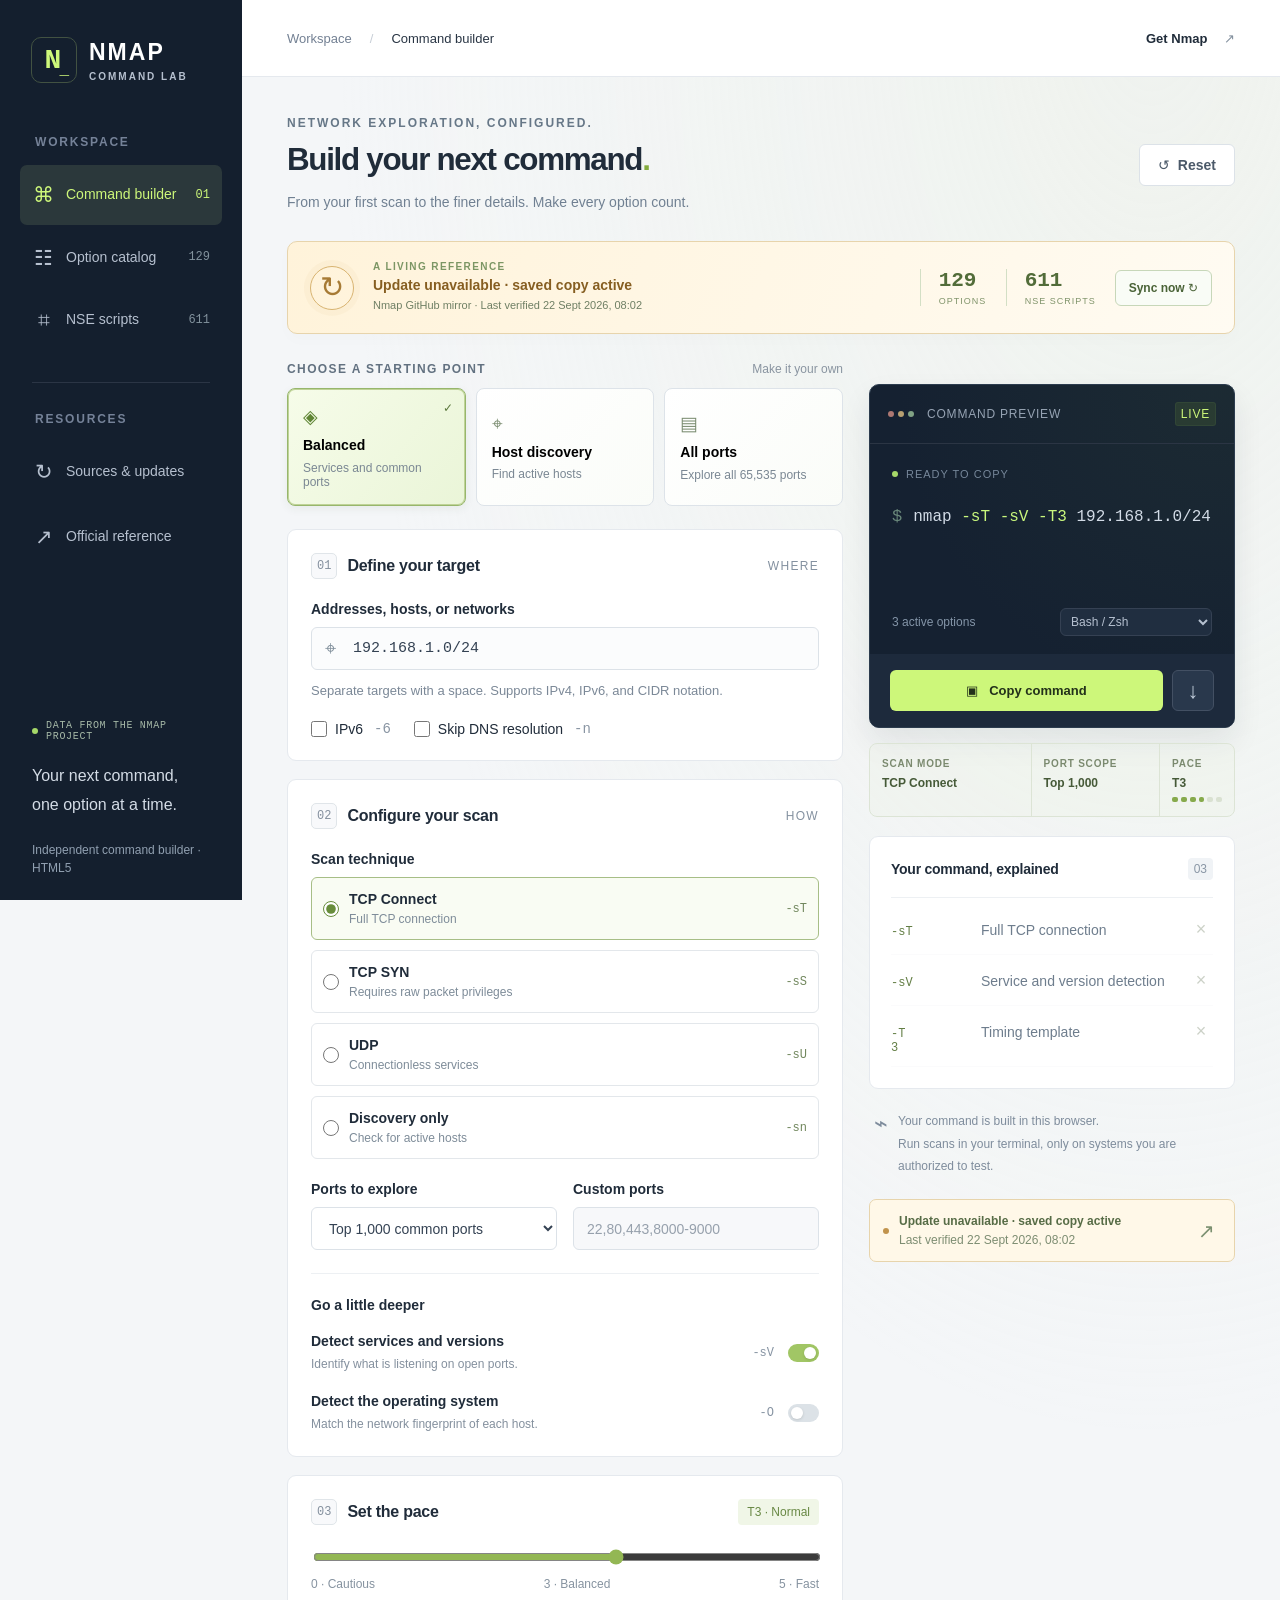
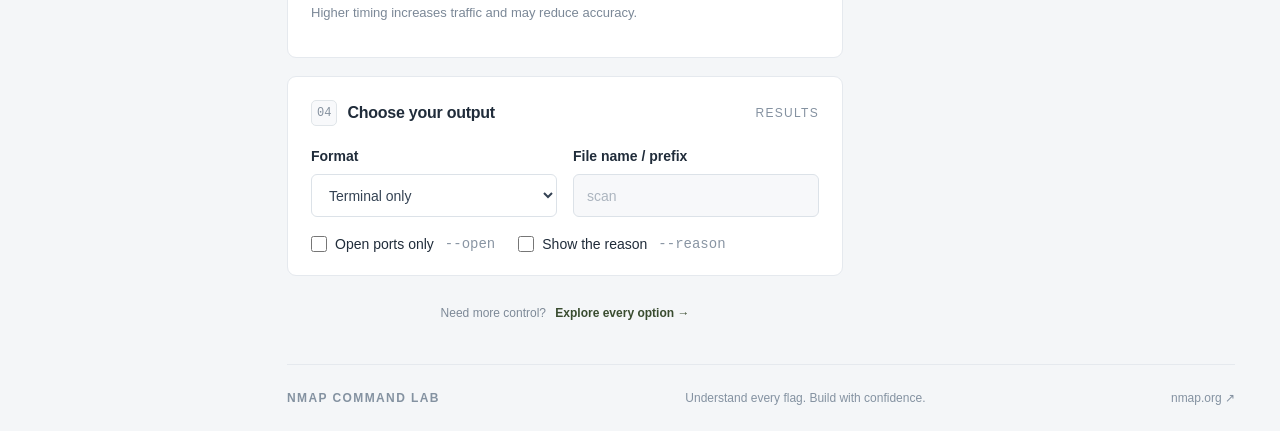
==== index.html @ 3e1b9a52 "Add files via upload" ====
<!doctype html>
<html lang="en">
<head>
  <meta charset="utf-8"><meta name="viewport" content="width=device-width, initial-scale=1">
  <title>Nmap Command Lab — Command builder</title>
  <meta name="description" content="Build Nmap commands with a live preview, an updatable official catalog, and NSE scripts.">
  <link rel="icon" type="image/svg+xml" href="data:image/svg+xml,%3Csvg xmlns='http://www.w3.org/2000/svg' viewBox='0 0 32 32'%3E%3Crect width='32' height='32' rx='8' fill='%23141e2c'/%3E%3Cpath d='M8 23V9l16 14V9' stroke='%23c9f565' stroke-width='3' fill='none'/%3E%3C/svg%3E">
  <style>:root{font-family:Inter,ui-sans-serif,-apple-system,BlinkMacSystemFont,"Segoe UI",sans-serif;color:#202c3a;background:#f4f6f8;font-synthesis:none;--navy:#141f2e;--lime:#cdf77a;--muted:#708092;--line:#e5e9ee}*{box-sizing:border-box}body{margin:0}button,input,select{font:inherit}button,a,input,select{-webkit-tap-highlight-color:transparent}button,a{touch-action:manipulation}button{cursor:pointer}button:disabled{opacity:.45;cursor:not-allowed}a{color:inherit}button:focus-visible,a:focus-visible,input:focus-visible,select:focus-visible{outline:3px solid #799e38;outline-offset:3px}button{transition:background .16s,transform .16s}button:active:not(:disabled){transform:translateY(1px)}.sidebar{width:242px;background:var(--navy);color:#b6c0cf;position:fixed;inset:0 auto 0 0;padding:37px 20px 24px;display:flex;flex-direction:column;z-index:5}.brand{display:flex;gap:12px;align-items:center;color:#fff;text-decoration:none;font-size:23px;letter-spacing:2px;font-weight:750;margin:0 11px 52px}.brand-icon{color:var(--lime);font:700 28px ui-monospace,monospace;border:1px solid #425242;width:46px;height:46px;display:grid;place-content:center;border-radius:10px;position:relative}.brand-icon span{position:absolute;right:5px;bottom:3px;font-size:16px}.brand-sub{display:block;font-size:12px;letter-spacing:2px;margin-top:5px;color:#b6c0cf}.nav-label{font-size:12px;letter-spacing:1.8px;color:#758298;font-weight:700;margin:0 15px 13px}.nav-item{display:flex;align-items:center;gap:11px;width:100%;background:none;border:0;color:inherit;padding:14px 12px;text-align:left;font-size:14px;border-radius:7px;margin:3px 0;text-decoration:none;line-height:1.5}.nav-item:hover{background:#223043;color:#fff}.nav-item.active{background:#2b383b;color:var(--lime)}.nav-icon{font-size:21px;width:23px;text-align:center}.nav-tail{font-size:12px;margin-left:auto;font-family:ui-monospace,monospace;color:#82929d}.nav-item.active .nav-tail{color:var(--lime)}.sidebar-line{border-top:1px solid #2b3545;margin:29px 12px}.sidebar-bottom{margin-top:auto;padding:35px 12px 0}.source-mark{font:10px ui-monospace,monospace;letter-spacing:.7px;color:#a6b9a7;display:flex;align-items:center;gap:8px}.status-dot{width:6px;height:6px;display:inline-block;background:#a6d869;border-radius:50%;flex-shrink:0}.sidebar-bottom p{font-size:16px;line-height:1.8;color:#d4dce6;margin:20px 0}.sidebar-caption{font-size:12px;color:#91a0b1}.application{margin-left:242px}.topbar{height:77px;padding:0 45px;border-bottom:1px solid var(--line);background:#fff;display:flex;align-items:center;justify-content:space-between;font-size:13px}.breadcrumb{color:#738093;display:flex;gap:18px;align-items:center}.breadcrumb strong{font-weight:500;color:#293544}.breadcrumb>span{color:#c7ced6}.download-nmap{text-decoration:none;font-weight:550}.download-nmap span{margin-left:13px;color:#83909e}main{padding:39px 45px 0;max-width:1700px;margin:auto}.page-heading{display:flex;align-items:center;justify-content:space-between;gap:18px;margin-bottom:34px}.eyebrow{font-size:12px;letter-spacing:2px;font-weight:700;color:#667787;margin-bottom:12px}h1{font-size:clamp(25px,2.45vw,37px);letter-spacing:-1.3px;line-height:1.16;margin:0;font-weight:700}h1>span{color:#83ab3d}.page-heading p{font-size:14px;color:#708092;margin:13px 0 0;line-height:1.6}.button{display:inline-flex;align-items:center;justify-content:center;gap:8px;border-radius:6px;padding:12px 18px;border:1px solid transparent;font-size:13px;font-weight:650;white-space:nowrap}.secondary{background:#fff;border-color:#dce2e8;color:#4b5969}.secondary:hover{background:#edf1f5}.primary{background:var(--lime);color:#23311a}.primary:hover{background:#dcff9b}.workspace-grid{display:grid;grid-template-columns:minmax(0,1fr) 366px;gap:26px;align-items:start}.section-label{font-size:12px;letter-spacing:1.4px;font-weight:700;color:#627180;display:flex;justify-content:space-between;margin:0 0 12px}.section-label span{letter-spacing:0;font-size:12px;font-weight:400;color:#8994a0}.profiles{display:grid;grid-template-columns:repeat(3,1fr);gap:10px;margin-bottom:23px}.profile{border:1px solid #dde3e9;background:#fff;border-radius:8px;padding:16px 15px;text-align:left;position:relative;min-height:109px}.profile.active{border-color:#97b66c;background:#f4f9ec;box-shadow:inset 0 0 0 1px #c5d8ab}.profile.active:after{content:'✓';position:absolute;right:12px;top:12px;color:#5a773c;font-size:12px}.profile-symbol{font-size:19px;color:#7b8d71;display:block;margin-bottom:8px}.profile strong{display:block;font-size:13px;font-weight:650}.profile small{display:block;font-size:12px;color:#7a8793;margin-top:5px}.panel{border:1px solid var(--line);border-radius:9px;background:white;padding:23px;margin-bottom:18px}.panel-heading{display:flex;align-items:center;gap:10px;margin-bottom:22px}.step{font-family:ui-monospace,monospace;font-size:12px;border:1px solid #e0e5e9;background:#f8f9fb;color:#84909e;padding:5px;border-radius:5px}h2{font-size:16px;letter-spacing:-.25px;margin:0;font-weight:650}h3{font-size:16px}.panel-meta{margin-left:auto;color:#8491a0;font-size:12px;letter-spacing:1.3px}.panel label:not(.check,.switch,.scan-choice),.field-label{display:block;font-size:13px;font-weight:550;margin:0 0 10px}input:not([type=checkbox],[type=radio],[type=range]),select{width:100%;padding:11px 13px;background:#fff;border:1px solid #dce2e8;border-radius:6px;min-height:43px;color:#344253;font-size:14px}input::placeholder{color:#96a0ac}input:disabled{background:#f7f8fa;color:#acb5bf}input[type=checkbox],input[type=radio]{accent-color:#688d3b;width:16px;height:16px;margin:0;flex-shrink:0}.target-input{position:relative}.target-input>span{position:absolute;left:14px;top:10px;font-size:20px;color:#82909c}.target-input input{padding-left:41px!important;font:15px ui-monospace,SFMono-Regular,Consolas,monospace!important;background:#fbfcfd!important}.input-hint{font-size:12px;color:#7b8897;line-height:1.7;margin:10px 0}.inline-options{display:flex;gap:23px;margin-top:19px;flex-wrap:wrap}.check{font-size:12px;display:flex;align-items:center;gap:8px;cursor:pointer}.check code{color:#8995a3;margin-left:3px}code{font-family:ui-monospace,SFMono-Regular,Consolas,monospace}.scan-choices{display:grid;grid-template-columns:1fr 1fr;gap:10px;margin-bottom:22px}.scan-choice{display:flex;align-items:center;gap:10px;border:1px solid #e3e7eb;border-radius:6px;padding:13px 11px;cursor:pointer}.scan-choice:has(input:checked){border-color:#a7be86;background:#f9fcf3}.scan-choice strong{font-size:12px;display:block;font-weight:600}.scan-choice small{font-size:12px;color:#7e8c99;display:block;margin-top:5px}.scan-choice code{margin-left:auto;color:#71875d;font-size:12px}.form-row{display:grid;grid-template-columns:1fr 1fr;gap:16px}.divider{border-top:1px solid #edf0f3;margin:23px 0}.switch-row{display:flex;align-items:center;gap:14px;margin-top:19px}.switch-row strong{font-size:13px;font-weight:550}.switch-row small{display:block;font-size:12px;color:#84909e;margin-top:5px;line-height:1.5}.switch-row>code{margin-left:auto;font-size:12px;color:#8794a3}.switch{position:relative;display:block;width:31px;height:18px;flex-shrink:0;cursor:pointer}.switch input{position:absolute;opacity:0}.switch span{display:block;width:31px;height:18px;border-radius:10px;background:#dce2e7;transition:.15s}.switch span:after{content:'';width:12px;height:12px;position:absolute;left:3px;top:3px;background:#fff;border-radius:50%;box-shadow:0 1px 3px #0002;transition:.15s}.switch input:checked+span{background:#a1c665}.switch input:checked+span:after{transform:translateX(13px)}.switch input:focus-visible+span{outline:3px solid #738f41;outline-offset:3px}.timing-tag{margin-left:auto;color:#688844;font-size:12px;background:#f0f6e7;padding:6px 9px;border-radius:4px}input[type=range]{width:100%;accent-color:#93b754;cursor:pointer}.range-labels{display:flex;justify-content:space-between;font-size:12px;color:#8693a0;margin-top:8px}.advanced-link{width:100%;padding:12px 0;background:transparent;border:0;color:#7d8997;font-size:12px}.advanced-link strong{color:#394c30;margin-left:6px}.result-column{position:sticky;top:25px;padding-top:22px}.terminal{background:#152131;color:#b5c0cf;border-radius:10px;overflow:hidden;box-shadow:0 10px 30px #15213110}.terminal-top{display:flex;align-items:center;padding:17px 18px;border-bottom:1px solid #2b3544;gap:13px;font-size:12px;letter-spacing:1.4px;color:#96a3b3}.terminal-dots{display:flex;gap:4px}.terminal-dots i{height:6px;width:6px;background:#526173;border-radius:50%}.terminal-dots i:first-child{background:#ad7872}.terminal-dots i:nth-child(2){background:#b7a071}.terminal-dots i:nth-child(3){background:#80a284}.live{margin-left:auto;color:var(--lime);font-size:12px;background:#293b32;padding:4px 5px;border-radius:3px}.terminal-body{padding:24px 22px 18px}.terminal-caption{color:#76879a;font-size:12px;letter-spacing:1.2px}.command-line{display:flex;align-items:baseline;gap:11px;margin:22px 0 27px;min-height:79px}.prompt{font-family:monospace;color:#69877a;font-size:17px}.command-line code{font-size:16px;line-height:1.9;color:var(--lime);overflow-wrap:anywhere;white-space:pre-wrap}.terminal-bottom{display:flex;align-items:center;justify-content:space-between;gap:10px;font-size:12px;color:#8495a8}.terminal-bottom select{font-size:12px;width:139px;min-height:28px;padding:4px 6px;background:#202e40;border-color:#354153;color:#b5c0cf}.terminal-actions{padding:16px 20px;background:#1d2a3c;display:flex;gap:9px}.terminal-actions .primary{flex:1;font-size:13px}.export{color:#bdc9d7;background:#29384c;border:1px solid #435063;border-radius:6px;width:42px;font-size:22px}.command-details{background:#fff;border:1px solid var(--line);border-radius:9px;padding:21px;margin-top:19px}.details-heading{display:flex;align-items:center;justify-content:space-between;border-bottom:1px solid #edf0f3;padding-bottom:17px;margin-bottom:6px}.details-heading h2{font-size:14px}.details-heading>span{font-size:12px;background:#f0f3f6;border-radius:4px;padding:4px 6px;color:#8996a5}.command-part{display:grid;grid-template-columns:76px 1fr;align-items:baseline;gap:10px;padding:11px 0}.command-part code{font-size:12px;color:#637e45;overflow-wrap:anywhere}.command-part div{font-size:12px;color:#6e7d8d;line-height:1.65}.local-note{display:flex;gap:10px;margin:21px 5px;color:#7e8c9c}.local-note>span{font-size:23px}.local-note p{font-size:12px;line-height:1.9;margin:0}.catalog-status{display:flex;align-items:center;gap:10px;border:1px solid #dce4d8;background:#f0f5eb;padding:14px 13px;border-radius:7px;margin-top:21px}.catalog-status strong{display:block;font-size:12px;font-weight:600;color:#576c46}.catalog-status small{display:block;font-size:12px;color:#7d8d72;margin-top:5px}.catalog-status button{background:none;border:0;color:#7b9070;margin-left:auto;font-size:20px}.notice,.error,.warning{font-size:12px;line-height:1.7;padding:13px 15px;border-radius:6px;margin-top:12px}.notice,.warning{background:#fff8e8;color:#85642c;border:1px solid #eee2c7}.error{background:#fff0ef;color:#a64747;border:1px solid #efd0cd}.filter-row{display:flex;gap:10px;margin:18px 0}.filter-row select{max-width:200px}.catalog-option{padding:17px 0;border-top:1px solid #e8edf1}.catalog-option .check{align-items:flex-start;font-size:14px}.catalog-option code{font-size:13px;color:#47612f;display:block;margin:0 0 6px}.catalog-option .option-text{flex:1}.catalog-option a,.script-row a{font-size:13px;color:#788a9b;text-decoration:none}.catalog-option small{display:block;color:#80909e;margin:7px 0;font-size:12px}.catalog-option input[type=text]{margin:10px 0 0 24px;width:calc(100% - 24px);font-family:monospace}.script-row{display:flex;align-items:center;gap:10px;padding:14px 0;border-top:1px solid var(--line)}.script-row .check{flex:1}.script-row code{font-size:13px;color:#455564}.script-row small{display:block;font-size:12px;color:#8493a2;margin-top:6px}.script-row input{margin-right:8px}#script-expression,#script-args{margin-bottom:19px;font-family:monospace}.source-details{margin:25px 0;line-height:1.8;font-size:14px}.source-details a{display:block;overflow-wrap:anywhere;color:#476d32}.source-details small{display:block;font-size:12px;color:#7f8b98;overflow-wrap:anywhere}.explanation{padding-left:21px;font-size:14px;line-height:1.9;color:#667786}.panel>p{font-size:14px;line-height:1.8}.empty{padding:25px;color:#768596;line-height:1.8;font-size:14px}footer{display:flex;justify-content:space-between;gap:15px;padding:26px 0;margin-top:32px;border-top:1px solid var(--line);font-size:12px;color:#8492a1}footer>span:first-child{letter-spacing:1.4px;font-weight:650}footer a{text-decoration:none}#toast{position:fixed;bottom:25px;left:50%;transform:translateX(-50%);background:#25362a;color:#dff6bf;padding:15px 24px;border-radius:8px;box-shadow:0 5px 20px #0002;z-index:20;font-size:14px}.sr-only,.skip:not(:focus){position:absolute;width:1px;height:1px;overflow:hidden;clip-path:inset(50%)}.skip:focus{position:fixed;top:10px;left:10px;z-index:100;background:#fff;padding:15px}[hidden]{display:none!important}
@media(min-width:1500px){.workspace-grid{grid-template-columns:minmax(0,1fr) 410px}.command-line code{font-size:18px}.sidebar{width:262px}.application{margin-left:262px}.panel{padding:27px}.profile{padding:20px}.scan-choice{padding:17px}}
@media(max-width:1180px){.sidebar{width:210px;padding:30px 12px}.application{margin-left:210px}main{padding:30px 25px 0}.topbar{padding:0 25px}.workspace-grid{grid-template-columns:minmax(0,1fr) 310px;gap:19px}.panel{padding:19px}.scan-choices{grid-template-columns:1fr}.profile{padding:12px 9px}.profile small{font-size:12px}.terminal-body{padding:21px 17px}.terminal-actions{padding:14px}.brand{margin-left:6px;gap:9px;font-size:21px}.section-label span{display:none}.page-heading{align-items:flex-start}}
@media(max-width:970px){.sidebar{width:76px;padding:24px 9px}.brand{margin:0 auto 28px;justify-content:center}.brand>span:last-child,.nav-label,.nav-tail,.sidebar-bottom,.sidebar-line{display:none}.nav-item{font-size:0;justify-content:center;padding:13px 4px;gap:0}.nav-icon{font-size:23px}.sidebar>.nav-item{font-size:0}.sidebar>.nav-item:not(:has(.nav-icon)){display:none}.application{margin-left:76px}.workspace-grid{grid-template-columns:minmax(0,1fr) 300px;gap:18px}h1{font-size:27px}.page-heading p{font-size:12px}.page-heading .button{padding:10px;font-size:12px}.profiles{gap:7px}.profile strong{font-size:12px}.profile small{font-size:12px}.form-row{grid-template-columns:1fr}.inline-options{gap:13px}}
@media(max-width:760px){.sidebar{position:static;width:auto;flex-direction:row;align-items:center;padding:12px 16px;gap:12px}.brand{margin:0 auto 0 0}.brand-icon{width:34px;height:34px;font-size:23px}.sidebar nav{display:flex}.sidebar>.nav-item{width:40px;margin:0}.sidebar>.nav-item:last-of-type{display:none}.nav-item{margin:0;width:44px;height:40px}.application{margin-left:0}.topbar{height:56px;padding:0 20px}main{padding:27px 18px 0}.page-heading{margin-bottom:25px}.eyebrow{font-size:12px;letter-spacing:1.4px}h1{font-size:27px;max-width:360px}.page-heading p{font-size:13px}.page-heading .button span{display:none}.page-heading .button{font-size:20px;line-height:1;padding:8px}.workspace-grid{grid-template-columns:1fr}.result-column{position:static;padding-top:0;grid-row:1}.terminal-body{padding:18px}.terminal-caption{display:none}.command-line{min-height:0;margin:0 0 20px}.command-line code{font-size:15px}.terminal-top{padding:12px 16px}.terminal-actions{padding:12px 16px}.command-details,.local-note{display:none}.catalog-status{margin-top:12px;padding:10px}.catalog-status small{display:inline;margin-left:8px}.catalog-status strong{display:inline}.catalog-status button{font-size:16px}.profiles{margin-top:10px}.profile{padding:13px}.profile strong{font-size:13px}.profile small{font-size:12px}.scan-choices,.form-row{grid-template-columns:1fr 1fr}.scan-choice{padding:12px 9px;gap:7px}.scan-choice code{font-size:12px}.scan-choice small{font-size:12px}.scan-choice strong{font-size:12px}.filter-row{flex-direction:column}.filter-row select{max-width:none}footer>span:nth-child(2){display:none}.terminal-bottom select{min-height:30px}.catalog-status .status-dot{align-self:center}}
@media(prefers-reduced-motion:reduce){*{transition:none!important;animation:none!important;scroll-behavior:auto!important}}

/* Readable control labels at every breakpoint. */
.button,.panel label:not(.check,.switch,.scan-choice),.field-label,.check,.scan-choice strong,.switch-row strong,.profile strong,.command-part div{font-size:14px}.panel>p{font-size:16px}.panel .input-hint{font-size:13px}.scan-choice small,.switch-row small,.local-note p,.command-part code{font-size:12px}.terminal-top{letter-spacing:.8px}.terminal-caption{font-size:12px;letter-spacing:.7px}.terminal-bottom{font-size:12px}.terminal-bottom select{font-size:12px;width:152px}.terminal-top .live{font-size:12px}.profile{min-width:0}.profile strong{line-height:1.4}.brand-sub{font-size:10px}.nav-tail{font-size:12px}.scan-choices{grid-template-columns:1fr}.range-labels{font-size:12px}.catalog-status small,.catalog-status strong{font-size:12px}.command-part{grid-template-columns:85px 1fr}.command-details{max-height:430px;overflow:auto}@media(min-width:1300px){.scan-choices{grid-template-columns:1fr 1fr}}@media(max-width:420px){.profiles{grid-template-columns:1fr}.profile{min-height:0;display:grid;grid-template-columns:24px 1fr;gap:4px 10px}.profile-symbol{grid-row:span 2;margin:0}.profile small{margin:0}.form-row{grid-template-columns:1fr}.catalog-status small{display:block;margin-left:0}.page-heading h1{font-size:25px}.terminal-bottom select{width:148px}}
/* Interaction feedback follows the actual configuration, never a simulated scan. */
body{background:radial-gradient(ellipse at 90% 0,#e8eedf66,transparent 50%),#f4f6f8}
.profile{transition:transform .2s,box-shadow .2s,border-color .2s;background-image:linear-gradient(135deg,#fff,#fafcf8)}
.profile:hover{transform:translateY(-3px);box-shadow:0 10px 22px #22331b0e;border-color:#a5bc8c}
.profile.active{background:linear-gradient(130deg,#f6fce9,#eaf5d8);box-shadow:inset 0 0 0 1px #bfd397,0 3px 10px #344b2010}
.profile.active .profile-symbol{color:#5f8534}
.panel{transition:border-color .2s,box-shadow .2s}.panel:focus-within{border-color:#afc491;box-shadow:0 0 0 3px #a6c97610}
.view:not([hidden]){animation:reveal-panel .25s ease-out}.scan-choice{transition:background .18s,border-color .18s,box-shadow .18s}.scan-choice:hover{border-color:#abc087;box-shadow:0 2px 8px #314a1010}
.terminal{background:radial-gradient(ellipse at 95% 0,#2d42384a,transparent 65%),#152131;border:1px solid #2c3c4e;transition:border-color .25s,box-shadow .25s;box-shadow:0 14px 30px #14233315}
.terminal.has-errors{border-color:#b36558}.terminal .terminal-caption{display:flex;align-items:center;gap:8px;letter-spacing:1px;text-transform:uppercase;font-size:11px}.terminal.has-errors .terminal-caption{color:#ffc0ae}.terminal.has-errors .terminal-caption .status-dot{background:#ef977c}
.command-line code{color:#d2dbe6}.command-line .syntax-flag{color:#c9f77d}.terminal-actions .primary:not(:disabled):hover{box-shadow:0 0 22px #c9f77d24}.live{border:1px solid #4b644442}
.plan-strip{display:grid;grid-template-columns:1.5fr 1.2fr .7fr;background:#eaf0e44d;border:1px solid #dce4d5;border-radius:8px;margin-top:15px;overflow:hidden}.plan-strip>div{padding:14px 12px;min-width:0}.plan-strip>div+div{border-left:1px solid #dce4d5}.plan-strip small{font-size:10px;color:#7b8a6f;font-weight:600;letter-spacing:.8px;display:block;margin-bottom:7px}.plan-strip strong{font-size:12px;color:#465a38;display:block;overflow-wrap:anywhere;font-weight:600}.pace-meter{display:flex;gap:3px;margin-top:7px;height:5px}.pace-meter span{flex:1;background:#d9e1d1;border-radius:2px;transition:background .2s}.pace-meter .lit{background:#86aa4c}
body .command-part{grid-template-columns:80px minmax(0,1fr) 24px;border-bottom:1px solid #edf0f340;transition:background .15s}.command-part:hover{background:#f7faef}.remove-option{border:0;background:none;color:#8e9a84;width:24px;height:28px;font-size:18px;border-radius:4px;opacity:.45}.command-part:hover .remove-option,.remove-option:focus-visible{opacity:1}.remove-option:hover{background:#edf2e2;color:#405c28}
#connected-edition{text-decoration:none}.catalog-option{transition:background .2s}.catalog-option:has(input:checked){background:#f8fbf2}.script-row:has(input:checked){background:#f1f7e8}.script-row{transition:background .15s}.script-row:hover{background:#f8faf4}
@keyframes reveal-panel{from{opacity:.65;transform:translateY(6px)}to{opacity:1;transform:translateY(0)}}
@media(max-width:760px){.plan-strip{margin-top:12px}.plan-strip>div{padding:10px}.plan-strip small{font-size:10px}.terminal .terminal-caption{display:flex;margin-bottom:14px}.command-line{margin-bottom:18px}.result-column{padding-bottom:5px}}
@media(prefers-reduced-motion:reduce){.view:not([hidden]){animation:none}.profile:hover{transform:none}}
.sync-banner{display:flex;align-items:center;gap:19px;margin:-7px 0 28px;padding:19px 22px;border:1px solid #dce6d2;border-radius:10px;background:linear-gradient(110deg,#eaf4db,#f8fbf3 65%,#fff);box-shadow:0 6px 16px #22351104;position:relative;overflow:hidden}
.sync-emblem{flex:0 0 44px;width:44px;height:44px;border:1px solid #afca91;border-radius:50%;display:grid;place-items:center;box-shadow:0 0 0 6px #aac77613;color:#719441;font-size:29px}.sync-emblem span{display:block;line-height:1}.sync-description{flex:1;min-width:0}.sync-kicker{display:block;font-size:10px;letter-spacing:1.4px;color:#7c9664;font-weight:750;margin-bottom:5px}.sync-description>strong{display:block;font-size:14px;font-weight:650;color:#34492a}.sync-description>small{display:block;font-size:11px;line-height:1.6;color:#6f7f64;margin-top:4px}.sync-stat{border-left:1px solid #d3dfc5;padding-left:18px;min-width:67px}.sync-stat strong{display:block;font:600 21px ui-monospace,monospace;color:#526c39}.sync-stat span{display:block;font-size:9px;letter-spacing:1px;color:#80946b;margin-top:4px}.sync-button{background:#f9fcf6;border:1px solid #c7d7b9;color:#4a6337;padding:10px 13px;font-size:12px}.sync-button:hover{background:#e4efd9}.sync-banner.is-stale{background:linear-gradient(110deg,#fff3da,#fffbf2);border-color:#e7d4ac}.is-stale .sync-emblem{color:#a77b35;border-color:#d8b370;box-shadow:0 0 0 6px #d5b56f14}.is-stale .sync-description strong{color:#865e21}.catalog-status.is-stale{background:#fff8e8;border-color:#e7d4ac}.catalog-status.is-stale .status-dot{background:#c1934c}.sync-banner.is-syncing .sync-emblem span{animation:sync-rotate 1.5s linear infinite}.sync-banner.is-syncing:after{content:'';height:2px;width:35%;position:absolute;left:0;bottom:0;background:#89b04f;animation:sync-track 1.3s ease-in-out infinite}
.source-overview{padding:23px;background:#152131;border-radius:9px;color:#dae6cd;position:relative;overflow:hidden;background-image:radial-gradient(ellipse at 110% 0,#aaca6033,transparent 60%)}.source-edition{font:11px ui-monospace,monospace;letter-spacing:1.4px;color:#c8ec8d}.source-overview h3{font-size:25px;color:white;letter-spacing:-.7px;margin:15px 0 8px}.source-overview p{font-size:14px;color:#a5b0ba;line-height:1.7;margin:0}.verification-time{border-top:1px solid #ffffff16;padding-top:16px;margin-top:18px}.verification-time>span{font-size:10px;color:#758994;letter-spacing:1px;display:block}.verification-time strong{display:block;font:14px ui-monospace,monospace;color:#d2ecac;margin-top:6px}.source-cards{display:grid;grid-template-columns:1fr;gap:11px;margin-top:15px}.source-card{border:1px solid #e0e7dc;border-radius:8px;padding:17px;background:linear-gradient(135deg,#fff,#fbfcf8)}.source-card-top{display:flex;justify-content:space-between;font:11px ui-monospace,monospace;color:#8b9980}.source-state{border:1px solid #d6e5c3;border-radius:12px;padding:1px 8px;color:#6c8c45;background:#f4f9ed}.source-card h3{font-size:16px;margin:12px 0 5px}.source-card p{font-size:13px;color:#75816e;line-height:1.6;margin:0 0 12px}.source-card>a{font-size:13px;font-weight:600;text-decoration:none;color:#5b8131}.source-card details{border-top:1px solid #e7ecdf;margin-top:13px;padding-top:9px}.source-card summary{font-size:11px;color:#92a081;cursor:pointer}.source-card details code{display:block;overflow-wrap:anywhere;color:#7c8972;font-size:11px;margin-top:10px}.catalog-changes{font-size:13px;line-height:1.7;padding:13px;background:#f3f6ed;border-left:2px solid #a5c177;color:#687858;border-radius:0 5px 5px 0;margin:14px 0}
@keyframes sync-rotate{to{transform:rotate(360deg)}}@keyframes sync-track{from{transform:translateX(-100%)}to{transform:translateX(390%)}}
@media(max-width:1180px){.sync-stat{display:none}.sync-banner{gap:14px;padding:17px}.sync-description>small{font-size:11px}}
@media(max-width:760px){.sync-banner{margin-top:0;gap:12px;flex-wrap:wrap;padding:15px}.sync-description{min-width:170px}.sync-button{margin-left:55px}.sync-description>strong{font-size:13px}.sync-emblem{width:36px;height:36px;flex-basis:36px;font-size:24px}.source-overview h3{font-size:23px}}
@media(prefers-reduced-motion:reduce){.sync-banner.is-syncing .sync-emblem span,.sync-banner.is-syncing:after{animation:none}}
</style>
</head>
<body>
<a class="skip" href="#workspace">Skip to command builder</a>
<aside class="sidebar">
  <a class="brand" href="./index.html" aria-label="Nmap Command Lab"><span class="brand-icon">N<span>_</span></span><span>NMAP<span class="brand-sub">COMMAND LAB</span></span></a>
  <div class="nav-label">WORKSPACE</div>
  <nav aria-label="Main navigation">
    <button class="nav-item active" data-view="builder"><span class="nav-icon">⌘</span> Command builder <span class="nav-tail">01</span></button>
    <button class="nav-item" data-view="catalog"><span class="nav-icon">☷</span> Option catalog <span class="nav-tail" id="option-count">—</span></button>
    <button class="nav-item" data-view="scripts"><span class="nav-icon">⌗</span> NSE scripts <span class="nav-tail" id="script-count">—</span></button>
  </nav>
  <div class="sidebar-line"></div><div class="nav-label">RESOURCES</div>
  <button class="nav-item" data-view="sources"><span class="nav-icon">↻</span> Sources & updates</button>
  <a class="nav-item" href="https://nmap.org/book/man.html" target="_blank" rel="noreferrer"><span class="nav-icon">↗</span> Official reference</a>
  <div class="sidebar-bottom"><div class="source-mark"><span class="status-dot"></span> DATA FROM THE NMAP PROJECT</div><p>Your next command,<br>one option at a time.</p><span class="sidebar-caption">Independent command builder · HTML5</span></div>
</aside>
<div class="application">
  <header class="topbar"><div class="breadcrumb">Workspace <span>/</span> <strong id="breadcrumb">Command builder</strong></div><a href="https://nmap.org/download.html" target="_blank" rel="noreferrer" class="download-nmap">Get Nmap <span>↗</span></a></header>
  <main id="workspace">
    <div class="page-heading"><div><div class="eyebrow">NETWORK EXPLORATION, CONFIGURED.</div><h1 id="page-title">Build your next command<span>.</span></h1><p id="page-subtitle">From your first scan to the finer details. Make every option count.</p></div><button id="reset" class="button secondary" aria-label="Reset configuration">↺ <span>Reset</span></button></div>
    <section class="sync-banner" aria-label="Catalog freshness"><div class="sync-emblem" aria-hidden="true"><span>↻</span></div><div class="sync-description"><span class="sync-kicker">A LIVING REFERENCE</span><strong id="sync-title">Loading your verified catalog</strong><small id="sync-subtitle">Official Nmap sources · Automatic updates</small></div><div class="sync-stat"><strong id="sync-options">—</strong><span>OPTIONS</span></div><div class="sync-stat"><strong id="sync-scripts">—</strong><span>NSE SCRIPTS</span></div><button id="sync-now" class="button sync-button">Sync now ↻</button></section>
    <div class="workspace-grid">
      <div class="editor">
        <section id="builder-view" class="view">
          <div class="section-label">CHOOSE A STARTING POINT <span>Make it your own</span></div>
          <div class="profiles" aria-label="Quick profiles">
            <button data-profile="balanced" class="profile active"><span class="profile-symbol">◈</span><strong>Balanced</strong><small>Services and common ports</small></button>
            <button data-profile="discovery" class="profile"><span class="profile-symbol">⌖</span><strong>Host discovery</strong><small>Find active hosts</small></button>
            <button data-profile="complete" class="profile"><span class="profile-symbol">▤</span><strong>All ports</strong><small>Explore all 65,535 ports</small></button>
          </div>
          <section class="panel target-panel"><div class="panel-heading"><span class="step">01</span><h2>Define your target</h2><span class="panel-meta">WHERE</span></div><label for="target">Addresses, hosts, or networks</label><div class="target-input"><span>⌖</span><input id="target" value="192.168.1.0/24" placeholder="192.168.1.0/24 or host.example" spellcheck="false" autocomplete="off"></div><div class="input-hint">Separate targets with a space. Supports IPv4, IPv6, and CIDR notation.</div><div class="inline-options"><label class="check"><input type="checkbox" data-flag="-6"> IPv6 <code>-6</code></label><label class="check"><input type="checkbox" data-flag="-n"> Skip DNS resolution <code>-n</code></label></div></section>
          <section class="panel"><div class="panel-heading"><span class="step">02</span><h2>Configure your scan</h2><span class="panel-meta">HOW</span></div><div class="field-label">Scan technique</div><div class="scan-choices">
            <label class="scan-choice"><input type="radio" name="scan" value="-sT" checked><span><strong>TCP Connect</strong><small>Full TCP connection</small></span><code>-sT</code></label>
            <label class="scan-choice"><input type="radio" name="scan" value="-sS"><span><strong>TCP SYN</strong><small>Requires raw packet privileges</small></span><code>-sS</code></label>
            <label class="scan-choice"><input type="radio" name="scan" value="-sU"><span><strong>UDP</strong><small>Connectionless services</small></span><code>-sU</code></label>
            <label class="scan-choice"><input type="radio" name="scan" value="-sn"><span><strong>Discovery only</strong><small>Check for active hosts</small></span><code>-sn</code></label>
          </div><div class="form-row"><div><label for="ports-mode">Ports to explore</label><select id="ports-mode"><option value="default">Top 1,000 common ports</option><option value="fast">Top 100 common ports</option><option value="all">All ports (1–65535)</option><option value="custom">Custom port range</option></select></div><div><label for="ports">Custom ports</label><input id="ports" placeholder="22,80,443,8000-9000" disabled></div></div>
            <div class="divider"></div><div class="field-label">Go a little deeper</div><div class="switch-row"><div><strong>Detect services and versions</strong><small>Identify what is listening on open ports.</small></div><code>-sV</code><label class="switch"><input type="checkbox" data-flag="-sV" checked aria-label="Detect services and versions"><span></span></label></div><div class="switch-row"><div><strong>Detect the operating system</strong><small>Match the network fingerprint of each host.</small></div><code>-O</code><label class="switch"><input type="checkbox" data-flag="-O" aria-label="Detect the operating system"><span></span></label></div>
          </section>
          <section class="panel"><div class="panel-heading"><span class="step">03</span><h2>Set the pace</h2><span id="timing-name" class="timing-tag">T3 · Normal</span></div><label for="timing" class="sr-only">Timing template from 0 to 5</label><input id="timing" type="range" min="0" max="5" value="3"><div class="range-labels"><span>0 · Cautious</span><span>3 · Balanced</span><span>5 · Fast</span></div><p class="input-hint">Higher timing increases traffic and may reduce accuracy.</p></section>
          <section class="panel"><div class="panel-heading"><span class="step">04</span><h2>Choose your output</h2><span class="panel-meta">RESULTS</span></div><div class="form-row"><div><label for="output-format">Format</label><select id="output-format"><option value="">Terminal only</option><option value="-oN">Normal text</option><option value="-oX">XML</option><option value="-oG">Grepable</option><option value="-oA">All main formats</option></select></div><div><label for="output-file">File name / prefix</label><input id="output-file" value="scan" disabled></div></div><div class="inline-options"><label class="check"><input type="checkbox" data-flag="--open"> Open ports only <code>--open</code></label><label class="check"><input type="checkbox" data-flag="--reason"> Show the reason <code>--reason</code></label></div></section>
          <button class="advanced-link" data-view="catalog">Need more control? <strong>Explore every option →</strong></button>
        </section>
        <section id="catalog-view" class="view" hidden><div class="panel"><div class="panel-heading"><h2>Official option catalog</h2><span class="panel-meta" id="catalog-total"></span></div><p class="input-hint">Enable an option and set its value. Each entry links to the official reference.</p><div class="filter-row"><input id="option-search" type="search" placeholder="Search flags or descriptions…" aria-label="Search options"><select id="category-filter" aria-label="Category"><option value="">All categories</option></select></div><label class="check"><input id="only-active" type="checkbox"> Show active options only</label><div id="option-list"></div></div></section>
        <section id="scripts-view" class="view" hidden><div class="panel"><div class="panel-heading"><h2>Nmap Scripting Engine</h2><code>--script</code></div><p class="input-hint">Select individual scripts from the official index, or write an NSE expression.</p><label for="script-expression">Scripts, categories, or expression</label><input id="script-expression" placeholder="default and safe" spellcheck="false"><label for="script-args">Script arguments</label><input id="script-args" placeholder="http.useragent=MyAgent" spellcheck="false"><div class="filter-row"><input id="script-search" type="search" placeholder="Search for a script…" aria-label="Search scripts"><select id="script-category" aria-label="NSE category"><option value="">All categories</option></select></div><div id="script-selection" class="input-hint"></div><div id="script-list"></div><button id="more-scripts" class="button secondary">Load more scripts</button></div></section>
        <section id="sources-view" class="view" hidden><div class="panel"><div class="panel-heading"><h2>One catalog. Traceable sources.</h2></div><p>Options come from the Nmap reference; scripts come from the NSE index. The connected edition checks Nmap SVN, with the official Nmap GitHub mirror as a fallback. The standalone HTML checks that mirror directly. No third-party proxy is used.</p><div class="source-details" id="source-details"></div><button id="refresh" class="button primary">↻ Check for updates</button><p id="refresh-status" role="status"></p><div id="catalog-changes" class="catalog-changes"></div><a id="connected-edition" class="button secondary" href="https://nmap-command-lab.grissinbon.chatgpt.site" target="_blank" rel="noreferrer" hidden>Open connected edition ↗</a><div class="divider"></div><h3>Freshness you can verify</h3><p class="input-hint">The official GitHub mirror is synchronized from SVN hourly. A verified catalog means the sources were checked at the displayed time; it does not guarantee that an offline copy is current. <a href="https://github.com/nmap/nmap/blob/master/CONTRIBUTING.md" target="_blank" rel="noreferrer">Nmap mirror policy ↗</a></p><ol class="explanation"><li>Automatic verification runs when the catalog is over 24 hours old, while the page stays open, and when you return to the tab.</li><li>The server uses conditional requests. Direct browser updates use the CORS-enabled official mirror. Both enforce timeouts, size limits and schema checks.</li><li>A new catalog becomes active only when every source passes validation.</li><li>A failed check keeps the previous catalog and displays a warning. Successful updates are saved in this browser when storage is available.</li></ol><div class="notice">The SVN channel includes features in development. Check <code>nmap --version</code>: your installation may not support every option. Local checks cover major conflicts, not every possible combination.</div><p class="input-hint">Nmap is a trademark of Insecure.Com LLC. This is an independent, unaffiliated project. Technical labels are derived from the official reference. <a href="https://nmap.org/book/man-legal.html" target="_blank" rel="noreferrer">Licensing and attribution ↗</a></p></div></section>
      </div>
      <aside class="result-column" aria-label="Generated command"><section class="terminal"><div class="terminal-top"><div class="terminal-dots"><i></i><i></i><i></i></div><span>COMMAND PREVIEW</span><span class="live">LIVE</span></div><div class="terminal-body"><div class="terminal-caption"><span class="status-dot"></span><span id="config-state">Ready to copy</span></div><div class="command-line"><span class="prompt">$</span><code id="command">Loading catalog…</code></div><div class="terminal-bottom"><span id="active-count">— active options</span><select id="shell" aria-label="Command shell"><option value="posix">Bash / Zsh</option><option value="powershell">PowerShell 7.3+</option></select></div></div><div class="terminal-actions"><button id="copy" class="button primary" disabled>▣ &nbsp; Copy command</button><button id="export" class="export" aria-label="Download command" title="Download command" disabled>↓</button></div></section>
        <section class="plan-strip" aria-label="Live scan plan"><div><small>SCAN MODE</small><strong id="plan-scan">TCP Connect</strong></div><div><small>PORT SCOPE</small><strong id="plan-ports">Top 1,000</strong></div><div><small>PACE</small><strong id="plan-timing">T3</strong><div class="pace-meter" aria-hidden="true"><span></span><span></span><span></span><span></span><span></span><span></span></div></div></section><section class="command-details"><div class="details-heading"><h2>Your command, explained</h2><span id="parts-count">00</span></div><div id="command-parts"></div></section>
        <div id="validation" aria-live="polite"></div>
        <div class="local-note"><span>⌁</span><p>Your command is built in this browser.<br>Run scans in your terminal, only on systems you are authorized to test.</p></div>
        <div class="catalog-status"><span class="status-dot"></span><div><strong id="catalog-status">Loading the catalog</strong><small id="catalog-date">Connecting to sources</small></div><button data-view="sources" aria-label="Catalog details">↗</button></div>
      </aside>
    </div>
    <footer><span>NMAP COMMAND LAB</span><span>Understand every flag. Build with confidence.</span><a href="https://nmap.org" target="_blank" rel="noreferrer">nmap.org ↗</a></footer>
  </main>
</div><div id="toast" role="status" hidden></div>
<script>(()=>{
'use strict';
const EMBEDDED_CATALOG={"schemaVersion":1,"parserRevision":2,"version":"7.991SVN","channel":"Official SVN / development","transport":"github-mirror","checkedAt":"2026-09-22T08:02:59.886Z","changedAt":"2026-09-21T16:42:23.843Z","changes":{"updated":false,"addedOptions":[],"addedScripts":[]},"options":[{"flag":"-iL","label":"Input from list","category":"man-target-specification","argument":"required","placeholder":"inputfilename","join":"separate","docs":"https://nmap.org/book/man-target-specification.html"},{"flag":"-iR","label":"Choose random targets","category":"man-target-specification","argument":"required","placeholder":"num hosts","join":"separate","docs":"https://nmap.org/book/man-target-specification.html"},{"flag":"--exclude","label":"Exclude hosts/networks","category":"man-target-specification","argument":"required","placeholder":"host1","join":"separate","docs":"https://nmap.org/book/man-target-specification.html"},{"flag":"--excludefile","label":"Exclude list from file","category":"man-target-specification","argument":"required","placeholder":"exclude_file","join":"separate","docs":"https://nmap.org/book/man-target-specification.html"},{"flag":"-n","label":"No reverse DNS resolution","category":"man-target-specification","argument":"none","placeholder":"","join":"separate","docs":"https://nmap.org/book/man-target-specification.html"},{"flag":"-R","label":"Reverse DNS resolution for all targets","category":"man-target-specification","argument":"none","placeholder":"","join":"separate","docs":"https://nmap.org/book/man-target-specification.html"},{"flag":"--resolve-all","label":"Scan each resolved address","category":"man-target-specification","argument":"none","placeholder":"","join":"separate","docs":"https://nmap.org/book/man-target-specification.html"},{"flag":"--unique","label":"Scan each address only once","category":"man-target-specification","argument":"none","placeholder":"","join":"separate","docs":"https://nmap.org/book/man-target-specification.html"},{"flag":"--system-dns","label":"Use system DNS resolver","category":"man-target-specification","argument":"none","placeholder":"","join":"separate","docs":"https://nmap.org/book/man-target-specification.html"},{"flag":"--dns-servers","label":"Servers to use for DNS queries","category":"man-target-specification","argument":"required","placeholder":"server1","join":"separate","docs":"https://nmap.org/book/man-target-specification.html"},{"flag":"-sL","label":"List Scan","category":"man-host-discovery","argument":"none","placeholder":"","join":"separate","docs":"https://nmap.org/book/man-host-discovery.html"},{"flag":"-sn","label":"No port scan","category":"man-host-discovery","argument":"none","placeholder":"","join":"separate","docs":"https://nmap.org/book/man-host-discovery.html"},{"flag":"-Pn","label":"No ping","category":"man-host-discovery","argument":"none","placeholder":"","join":"separate","docs":"https://nmap.org/book/man-host-discovery.html"},{"flag":"-PS","label":"TCP SYN Ping","category":"man-host-discovery","argument":"optional","placeholder":"port list","join":"attached","docs":"https://nmap.org/book/man-host-discovery.html"},{"flag":"-PA","label":"TCP ACK Ping","category":"man-host-discovery","argument":"optional","placeholder":"port list","join":"attached","docs":"https://nmap.org/book/man-host-discovery.html"},{"flag":"-PU","label":"UDP Ping","category":"man-host-discovery","argument":"optional","placeholder":"port list","join":"attached","docs":"https://nmap.org/book/man-host-discovery.html"},{"flag":"-PY","label":"SCTP INIT Ping","category":"man-host-discovery","argument":"optional","placeholder":"port list","join":"attached","docs":"https://nmap.org/book/man-host-discovery.html"},{"flag":"-PE","label":"ICMP Ping Types","category":"man-host-discovery","argument":"none","placeholder":"","join":"separate","docs":"https://nmap.org/book/man-host-discovery.html"},{"flag":"-PP","label":"ICMP Ping Types","category":"man-host-discovery","argument":"none","placeholder":"","join":"separate","docs":"https://nmap.org/book/man-host-discovery.html"},{"flag":"-PM","label":"ICMP Ping Types","category":"man-host-discovery","argument":"none","placeholder":"","join":"separate","docs":"https://nmap.org/book/man-host-discovery.html"},{"flag":"-PO","label":"IP Protocol Ping","category":"man-host-discovery","argument":"optional","placeholder":"protocol list","join":"attached","docs":"https://nmap.org/book/man-host-discovery.html"},{"flag":"--disable-arp-ping","label":"No ARP or ND Ping","category":"man-host-discovery","argument":"none","placeholder":"","join":"separate","docs":"https://nmap.org/book/man-host-discovery.html"},{"flag":"--discovery-ignore-rst","label":"--discovery-ignore-rst","category":"man-host-discovery","argument":"none","placeholder":"","join":"separate","docs":"https://nmap.org/book/man-host-discovery.html"},{"flag":"--traceroute","label":"Trace path to host","category":"man-host-discovery","argument":"none","placeholder":"","join":"separate","docs":"https://nmap.org/book/man-host-discovery.html"},{"flag":"-sS","label":"TCP SYN scan","category":"man-port-scanning-techniques","argument":"none","placeholder":"","join":"separate","docs":"https://nmap.org/book/man-port-scanning-techniques.html"},{"flag":"-sT","label":"TCP connect scan","category":"man-port-scanning-techniques","argument":"none","placeholder":"","join":"separate","docs":"https://nmap.org/book/man-port-scanning-techniques.html"},{"flag":"-sU","label":"UDP scans","category":"man-port-scanning-techniques","argument":"none","placeholder":"","join":"separate","docs":"https://nmap.org/book/man-port-scanning-techniques.html"},{"flag":"-sY","label":"SCTP INIT scan","category":"man-port-scanning-techniques","argument":"none","placeholder":"","join":"separate","docs":"https://nmap.org/book/man-port-scanning-techniques.html"},{"flag":"-sN","label":"TCP NULL, FIN, and Xmas scans","category":"man-port-scanning-techniques","argument":"none","placeholder":"","join":"separate","docs":"https://nmap.org/book/man-port-scanning-techniques.html"},{"flag":"-sF","label":"TCP NULL, FIN, and Xmas scans","category":"man-port-scanning-techniques","argument":"none","placeholder":"","join":"separate","docs":"https://nmap.org/book/man-port-scanning-techniques.html"},{"flag":"-sX","label":"TCP NULL, FIN, and Xmas scans","category":"man-port-scanning-techniques","argument":"none","placeholder":"","join":"separate","docs":"https://nmap.org/book/man-port-scanning-techniques.html"},{"flag":"-sA","label":"TCP ACK scan","category":"man-port-scanning-techniques","argument":"none","placeholder":"","join":"separate","docs":"https://nmap.org/book/man-port-scanning-techniques.html"},{"flag":"-sW","label":"TCP Window scan","category":"man-port-scanning-techniques","argument":"none","placeholder":"","join":"separate","docs":"https://nmap.org/book/man-port-scanning-techniques.html"},{"flag":"-sM","label":"TCP Maimon scan","category":"man-port-scanning-techniques","argument":"none","placeholder":"","join":"separate","docs":"https://nmap.org/book/man-port-scanning-techniques.html"},{"flag":"--scanflags","label":"Custom TCP scan","category":"man-port-scanning-techniques","argument":"required","placeholder":"flags","join":"separate","docs":"https://nmap.org/book/man-port-scanning-techniques.html"},{"flag":"-sZ","label":"SCTP COOKIE ECHO scan","category":"man-port-scanning-techniques","argument":"none","placeholder":"","join":"separate","docs":"https://nmap.org/book/man-port-scanning-techniques.html"},{"flag":"-sI","label":"idle scan","category":"man-port-scanning-techniques","argument":"required","placeholder":"zombie host","join":"separate","docs":"https://nmap.org/book/man-port-scanning-techniques.html"},{"flag":"-sO","label":"IP protocol scan","category":"man-port-scanning-techniques","argument":"none","placeholder":"","join":"separate","docs":"https://nmap.org/book/man-port-scanning-techniques.html"},{"flag":"-b","label":"FTP bounce scan","category":"man-port-scanning-techniques","argument":"required","placeholder":"FTP relay host","join":"separate","docs":"https://nmap.org/book/man-port-scanning-techniques.html"},{"flag":"-p","label":"Only scan specified ports","category":"man-port-specification","argument":"required","placeholder":"port ranges","join":"separate","docs":"https://nmap.org/book/man-port-specification.html"},{"flag":"--exclude-ports","label":"Exclude the specified ports from scanning","category":"man-port-specification","argument":"required","placeholder":"port ranges","join":"separate","docs":"https://nmap.org/book/man-port-specification.html"},{"flag":"-F","label":"Fast (limited port) scan","category":"man-port-specification","argument":"none","placeholder":"","join":"separate","docs":"https://nmap.org/book/man-port-specification.html"},{"flag":"-r","label":"Don't randomize ports","category":"man-port-specification","argument":"none","placeholder":"","join":"separate","docs":"https://nmap.org/book/man-port-specification.html"},{"flag":"--port-ratio","label":"--port-ratio","category":"man-port-specification","argument":"required","placeholder":"ratio","join":"separate","docs":"https://nmap.org/book/man-port-specification.html"},{"flag":"--top-ports","label":"--top-ports","category":"man-port-specification","argument":"required","placeholder":"n","join":"separate","docs":"https://nmap.org/book/man-port-specification.html"},{"flag":"-sV","label":"Version detection","category":"man-version-detection","argument":"none","placeholder":"","join":"separate","docs":"https://nmap.org/book/man-version-detection.html"},{"flag":"--allports","label":"Don't exclude any ports from version detection","category":"man-version-detection","argument":"none","placeholder":"","join":"separate","docs":"https://nmap.org/book/man-version-detection.html"},{"flag":"--version-intensity","label":"Set version scan intensity","category":"man-version-detection","argument":"required","placeholder":"intensity","join":"separate","docs":"https://nmap.org/book/man-version-detection.html"},{"flag":"--version-light","label":"Enable light mode","category":"man-version-detection","argument":"none","placeholder":"","join":"separate","docs":"https://nmap.org/book/man-version-detection.html"},{"flag":"--version-all","label":"Try every single probe","category":"man-version-detection","argument":"none","placeholder":"","join":"separate","docs":"https://nmap.org/book/man-version-detection.html"},{"flag":"--version-trace","label":"Trace version scan activity","category":"man-version-detection","argument":"none","placeholder":"","join":"separate","docs":"https://nmap.org/book/man-version-detection.html"},{"flag":"-O","label":"Enable OS detection","category":"man-os-detection","argument":"none","placeholder":"","join":"separate","docs":"https://nmap.org/book/man-os-detection.html"},{"flag":"--osscan-limit","label":"Limit OS detection to promising targets","category":"man-os-detection","argument":"none","placeholder":"","join":"separate","docs":"https://nmap.org/book/man-os-detection.html"},{"flag":"--osscan-guess","label":"Guess OS detection results","category":"man-os-detection","argument":"none","placeholder":"","join":"separate","docs":"https://nmap.org/book/man-os-detection.html"},{"flag":"--fuzzy","label":"Guess OS detection results","category":"man-os-detection","argument":"none","placeholder":"","join":"separate","docs":"https://nmap.org/book/man-os-detection.html"},{"flag":"--max-os-tries","label":"Set the maximum number of OS detection tries against a target","category":"man-os-detection","argument":"required","placeholder":"number","join":"separate","docs":"https://nmap.org/book/man-os-detection.html"},{"flag":"-sC","label":"-sC","category":"man-nse","argument":"none","placeholder":"","join":"separate","docs":"https://nmap.org/book/man-nse.html"},{"flag":"--script","label":"--script","category":"man-nse","argument":"required","placeholder":"filename","join":"separate","docs":"https://nmap.org/book/man-nse.html"},{"flag":"--script-args","label":"--script-args","category":"man-nse","argument":"required","placeholder":"n1","join":"separate","docs":"https://nmap.org/book/man-nse.html"},{"flag":"--script-args-file","label":"--script-args-file","category":"man-nse","argument":"required","placeholder":"filename","join":"separate","docs":"https://nmap.org/book/man-nse.html"},{"flag":"--script-help","label":"--script-help","category":"man-nse","argument":"required","placeholder":"filename","join":"separate","docs":"https://nmap.org/book/man-nse.html"},{"flag":"--script-trace","label":"--script-trace","category":"man-nse","argument":"none","placeholder":"","join":"separate","docs":"https://nmap.org/book/man-nse.html"},{"flag":"--script-updatedb","label":"--script-updatedb","category":"man-nse","argument":"none","placeholder":"","join":"separate","docs":"https://nmap.org/book/man-nse.html"},{"flag":"--min-hostgroup","label":"Adjust parallel scan group sizes","category":"man-performance","argument":"required","placeholder":"numhosts","join":"separate","docs":"https://nmap.org/book/man-performance.html"},{"flag":"--max-hostgroup","label":"Adjust parallel scan group sizes","category":"man-performance","argument":"required","placeholder":"numhosts","join":"separate","docs":"https://nmap.org/book/man-performance.html"},{"flag":"--min-parallelism","label":"Adjust probe parallelization","category":"man-performance","argument":"required","placeholder":"numprobes","join":"separate","docs":"https://nmap.org/book/man-performance.html"},{"flag":"--max-parallelism","label":"Adjust probe parallelization","category":"man-performance","argument":"required","placeholder":"numprobes","join":"separate","docs":"https://nmap.org/book/man-performance.html"},{"flag":"--min-rtt-timeout","label":"Adjust probe timeouts","category":"man-performance","argument":"required","placeholder":"time","join":"separate","docs":"https://nmap.org/book/man-performance.html"},{"flag":"--max-rtt-timeout","label":"Adjust probe timeouts","category":"man-performance","argument":"required","placeholder":"time","join":"separate","docs":"https://nmap.org/book/man-performance.html"},{"flag":"--initial-rtt-timeout","label":"Adjust probe timeouts","category":"man-performance","argument":"required","placeholder":"time","join":"separate","docs":"https://nmap.org/book/man-performance.html"},{"flag":"--max-retries","label":"Specify the maximum number of port scan probe retransmissions","category":"man-performance","argument":"required","placeholder":"numtries","join":"separate","docs":"https://nmap.org/book/man-performance.html"},{"flag":"--host-timeout","label":"Give up on slow target hosts","category":"man-performance","argument":"required","placeholder":"time","join":"separate","docs":"https://nmap.org/book/man-performance.html"},{"flag":"--script-timeout","label":"--script-timeout","category":"man-performance","argument":"required","placeholder":"time","join":"separate","docs":"https://nmap.org/book/man-performance.html"},{"flag":"--scan-delay","label":"Adjust delay between probes","category":"man-performance","argument":"required","placeholder":"time","join":"separate","docs":"https://nmap.org/book/man-performance.html"},{"flag":"--max-scan-delay","label":"Adjust delay between probes","category":"man-performance","argument":"required","placeholder":"time","join":"separate","docs":"https://nmap.org/book/man-performance.html"},{"flag":"--min-rate","label":"Directly control the scanning rate","category":"man-performance","argument":"required","placeholder":"number","join":"separate","docs":"https://nmap.org/book/man-performance.html"},{"flag":"--max-rate","label":"Directly control the scanning rate","category":"man-performance","argument":"required","placeholder":"number","join":"separate","docs":"https://nmap.org/book/man-performance.html"},{"flag":"--defeat-rst-ratelimit","label":"--defeat-rst-ratelimit","category":"man-performance","argument":"none","placeholder":"","join":"separate","docs":"https://nmap.org/book/man-performance.html"},{"flag":"--defeat-icmp-ratelimit","label":"--defeat-icmp-ratelimit","category":"man-performance","argument":"none","placeholder":"","join":"separate","docs":"https://nmap.org/book/man-performance.html"},{"flag":"--nsock-engine","label":"--nsock-engine","category":"man-performance","argument":"required","placeholder":"engine","join":"separate","docs":"https://nmap.org/book/man-performance.html"},{"flag":"-T","label":"Set a timing template","category":"man-performance","argument":"required","placeholder":"0–5","join":"attached","docs":"https://nmap.org/book/man-performance.html"},{"flag":"-f","label":"using the specified MTU","category":"man-bypass-firewalls-ids","argument":"none","placeholder":"","join":"separate","docs":"https://nmap.org/book/man-bypass-firewalls-ids.html"},{"flag":"--mtu","label":"using the specified MTU","category":"man-bypass-firewalls-ids","argument":"required","placeholder":"number","join":"separate","docs":"https://nmap.org/book/man-bypass-firewalls-ids.html"},{"flag":"-D","label":"Cloak a scan with decoys","category":"man-bypass-firewalls-ids","argument":"required","placeholder":"decoy1","join":"separate","docs":"https://nmap.org/book/man-bypass-firewalls-ids.html"},{"flag":"-S","label":"Spoof source address","category":"man-bypass-firewalls-ids","argument":"required","placeholder":"IP_Address","join":"separate","docs":"https://nmap.org/book/man-bypass-firewalls-ids.html"},{"flag":"-e","label":"Use specified interface","category":"man-bypass-firewalls-ids","argument":"required","placeholder":"interface","join":"separate","docs":"https://nmap.org/book/man-bypass-firewalls-ids.html"},{"flag":"--source-port","label":"Spoof source port number","category":"man-bypass-firewalls-ids","argument":"required","placeholder":"portnumber","join":"separate","docs":"https://nmap.org/book/man-bypass-firewalls-ids.html"},{"flag":"-g","label":"Spoof source port number","category":"man-bypass-firewalls-ids","argument":"required","placeholder":"portnumber","join":"separate","docs":"https://nmap.org/book/man-bypass-firewalls-ids.html"},{"flag":"--data","label":"Append custom binary data to sent packets","category":"man-bypass-firewalls-ids","argument":"required","placeholder":"hex string","join":"separate","docs":"https://nmap.org/book/man-bypass-firewalls-ids.html"},{"flag":"--data-string","label":"Append custom string to sent packets","category":"man-bypass-firewalls-ids","argument":"required","placeholder":"string","join":"separate","docs":"https://nmap.org/book/man-bypass-firewalls-ids.html"},{"flag":"--data-length","label":"Append random data to sent packets","category":"man-bypass-firewalls-ids","argument":"required","placeholder":"number","join":"separate","docs":"https://nmap.org/book/man-bypass-firewalls-ids.html"},{"flag":"--ip-options","label":"Send packets with specified ip options","category":"man-bypass-firewalls-ids","argument":"required","placeholder":"R|S [route]|L [route]|T|U ...","join":"separate","docs":"https://nmap.org/book/man-bypass-firewalls-ids.html"},{"flag":"--ttl","label":"Set IP time-to-live field","category":"man-bypass-firewalls-ids","argument":"required","placeholder":"value","join":"separate","docs":"https://nmap.org/book/man-bypass-firewalls-ids.html"},{"flag":"--randomize-hosts","label":"Randomize target host order","category":"man-bypass-firewalls-ids","argument":"none","placeholder":"","join":"separate","docs":"https://nmap.org/book/man-bypass-firewalls-ids.html"},{"flag":"--spoof-mac","label":"Spoof MAC address","category":"man-bypass-firewalls-ids","argument":"required","placeholder":"MAC address, prefix, or vendor name","join":"separate","docs":"https://nmap.org/book/man-bypass-firewalls-ids.html"},{"flag":"--proxies","label":"Relay TCP connections through a chain of proxies","category":"man-bypass-firewalls-ids","argument":"required","placeholder":"Comma-separated list of proxy URLs","join":"separate","docs":"https://nmap.org/book/man-bypass-firewalls-ids.html"},{"flag":"--badsum","label":"Send packets with bogus TCP/UDP checksums","category":"man-bypass-firewalls-ids","argument":"none","placeholder":"","join":"separate","docs":"https://nmap.org/book/man-bypass-firewalls-ids.html"},{"flag":"--adler32","label":"Use deprecated Adler32 instead of CRC32C for SCTP checksums","category":"man-bypass-firewalls-ids","argument":"none","placeholder":"","join":"separate","docs":"https://nmap.org/book/man-bypass-firewalls-ids.html"},{"flag":"-oN","label":"normal output","category":"man-output","argument":"required","placeholder":"filespec","join":"separate","docs":"https://nmap.org/book/man-output.html"},{"flag":"-oX","label":"XML output","category":"man-output","argument":"required","placeholder":"filespec","join":"separate","docs":"https://nmap.org/book/man-output.html"},{"flag":"-oS","label":"ScRipT KIdd|3 oUTpuT","category":"man-output","argument":"required","placeholder":"filespec","join":"separate","docs":"https://nmap.org/book/man-output.html"},{"flag":"-oG","label":"grepable output","category":"man-output","argument":"required","placeholder":"filespec","join":"separate","docs":"https://nmap.org/book/man-output.html"},{"flag":"-oA","label":"Output to all formats","category":"man-output","argument":"required","placeholder":"basename","join":"separate","docs":"https://nmap.org/book/man-output.html"},{"flag":"-v","label":"Set verbosity level","category":"man-output","argument":"optional","placeholder":"level","join":"attached","docs":"https://nmap.org/book/man-output.html"},{"flag":"-d","label":"Set debugging level","category":"man-output","argument":"optional","placeholder":"level","join":"attached","docs":"https://nmap.org/book/man-output.html"},{"flag":"--reason","label":"Host and port state reasons","category":"man-output","argument":"none","placeholder":"","join":"separate","docs":"https://nmap.org/book/man-output.html"},{"flag":"--stats-every","label":"Print periodic timing stats","category":"man-output","argument":"required","placeholder":"time","join":"separate","docs":"https://nmap.org/book/man-output.html"},{"flag":"--packet-trace","label":"Trace packets and data sent and received","category":"man-output","argument":"none","placeholder":"","join":"separate","docs":"https://nmap.org/book/man-output.html"},{"flag":"--open","label":"Show only open (or possibly open) ports","category":"man-output","argument":"none","placeholder":"","join":"separate","docs":"https://nmap.org/book/man-output.html"},{"flag":"--iflist","label":"List interfaces and routes","category":"man-output","argument":"none","placeholder":"","join":"separate","docs":"https://nmap.org/book/man-output.html"},{"flag":"--append-output","label":"Append to rather than clobber output files","category":"man-output","argument":"none","placeholder":"","join":"separate","docs":"https://nmap.org/book/man-output.html"},{"flag":"--resume","label":"Resume aborted scan","category":"man-output","argument":"required","placeholder":"filename","join":"separate","docs":"https://nmap.org/book/man-output.html"},{"flag":"--noninteractive","label":"Disable runtime interactions","category":"man-output","argument":"none","placeholder":"","join":"separate","docs":"https://nmap.org/book/man-output.html"},{"flag":"--stylesheet","label":"Set XSL stylesheet to transform XML output","category":"man-output","argument":"required","placeholder":"path or URL","join":"separate","docs":"https://nmap.org/book/man-output.html"},{"flag":"--webxml","label":"Load stylesheet from Nmap.Org","category":"man-output","argument":"none","placeholder":"","join":"separate","docs":"https://nmap.org/book/man-output.html"},{"flag":"--no-stylesheet","label":"Omit XSL stylesheet declaration from XML","category":"man-output","argument":"none","placeholder":"","join":"separate","docs":"https://nmap.org/book/man-output.html"},{"flag":"-6","label":"Enable IPv6 scanning","category":"man-misc-options","argument":"none","placeholder":"","join":"separate","docs":"https://nmap.org/book/man-misc-options.html"},{"flag":"-A","label":"Aggressive scan options","category":"man-misc-options","argument":"none","placeholder":"","join":"separate","docs":"https://nmap.org/book/man-misc-options.html"},{"flag":"--datadir","label":"Specify custom Nmap data file location","category":"man-misc-options","argument":"required","placeholder":"directoryname","join":"separate","docs":"https://nmap.org/book/man-misc-options.html"},{"flag":"--servicedb","label":"Specify custom services file","category":"man-misc-options","argument":"required","placeholder":"services file","join":"separate","docs":"https://nmap.org/book/man-misc-options.html"},{"flag":"--versiondb","label":"Specify custom service probes file","category":"man-misc-options","argument":"required","placeholder":"service probes file","join":"separate","docs":"https://nmap.org/book/man-misc-options.html"},{"flag":"--send-eth","label":"Use raw ethernet sending","category":"man-misc-options","argument":"none","placeholder":"","join":"separate","docs":"https://nmap.org/book/man-misc-options.html"},{"flag":"--send-ip","label":"Send at raw IP level","category":"man-misc-options","argument":"none","placeholder":"","join":"separate","docs":"https://nmap.org/book/man-misc-options.html"},{"flag":"--privileged","label":"Assume that the user is fully privileged","category":"man-misc-options","argument":"none","placeholder":"","join":"separate","docs":"https://nmap.org/book/man-misc-options.html"},{"flag":"--unprivileged","label":"Assume that the user lacks raw socket privileges","category":"man-misc-options","argument":"none","placeholder":"","join":"separate","docs":"https://nmap.org/book/man-misc-options.html"},{"flag":"-V","label":"Print version number","category":"man-misc-options","argument":"none","placeholder":"","join":"separate","docs":"https://nmap.org/book/man-misc-options.html"},{"flag":"--version","label":"Print version number","category":"man-misc-options","argument":"none","placeholder":"","join":"separate","docs":"https://nmap.org/book/man-misc-options.html"},{"flag":"-h","label":"Print help summary page","category":"man-misc-options","argument":"none","placeholder":"","join":"separate","docs":"https://nmap.org/book/man-misc-options.html"},{"flag":"--help","label":"Print help summary page","category":"man-misc-options","argument":"none","placeholder":"","join":"separate","docs":"https://nmap.org/book/man-misc-options.html"}],"scripts":[{"name":"acarsd-info","categories":["discovery","safe"]},{"name":"address-info","categories":["default","safe"]},{"name":"afp-brute","categories":["brute","intrusive"]},{"name":"afp-ls","categories":["discovery","safe"]},{"name":"afp-path-vuln","categories":["exploit","intrusive","vuln"]},{"name":"afp-serverinfo","categories":["default","discovery","safe"]},{"name":"afp-showmount","categories":["discovery","safe"]},{"name":"ajp-auth","categories":["auth","default","safe"]},{"name":"ajp-brute","categories":["brute","intrusive"]},{"name":"ajp-headers","categories":["discovery","safe"]},{"name":"ajp-methods","categories":["default","safe"]},{"name":"ajp-request","categories":["discovery","safe"]},{"name":"allseeingeye-info","categories":["discovery","safe","version"]},{"name":"amqp-info","categories":["default","discovery","safe","version"]},{"name":"asn-query","categories":["discovery","external","safe"]},{"name":"auth-owners","categories":["default","safe"]},{"name":"auth-spoof","categories":["malware","safe"]},{"name":"backorifice-brute","categories":["brute","intrusive"]},{"name":"backorifice-info","categories":["default","discovery","safe"]},{"name":"bacnet-info","categories":["discovery","version"]},{"name":"banner","categories":["discovery","safe"]},{"name":"bitcoin-getaddr","categories":["discovery","safe"]},{"name":"bitcoin-info","categories":["discovery","safe"]},{"name":"bitcoinrpc-info","categories":["default","discovery","safe"]},{"name":"bittorrent-discovery","categories":["discovery","safe"]},{"name":"bjnp-discover","categories":["discovery","safe"]},{"name":"broadcast-ataoe-discover","categories":["broadcast","safe"]},{"name":"broadcast-avahi-dos","categories":["broadcast","dos","intrusive","vuln"]},{"name":"broadcast-bjnp-discover","categories":["broadcast","safe"]},{"name":"broadcast-db2-discover","categories":["broadcast","safe"]},{"name":"broadcast-dhcp-discover","categories":["broadcast","safe"]},{"name":"broadcast-dhcp6-discover","categories":["broadcast","safe"]},{"name":"broadcast-dns-service-discovery","categories":["broadcast","safe"]},{"name":"broadcast-dropbox-listener","categories":["broadcast","safe"]},{"name":"broadcast-eigrp-discovery","categories":["broadcast","discovery","safe"]},{"name":"broadcast-hid-discoveryd","categories":["broadcast","discovery","safe"]},{"name":"broadcast-igmp-discovery","categories":["broadcast","discovery","safe"]},{"name":"broadcast-jenkins-discover","categories":["broadcast","discovery","safe"]},{"name":"broadcast-listener","categories":["broadcast","safe"]},{"name":"broadcast-ms-sql-discover","categories":["broadcast","safe"]},{"name":"broadcast-netbios-master-browser","categories":["broadcast","safe"]},{"name":"broadcast-networker-discover","categories":["broadcast","safe"]},{"name":"broadcast-novell-locate","categories":["broadcast","safe"]},{"name":"broadcast-ospf2-discover","categories":["broadcast","discovery","safe"]},{"name":"broadcast-pc-anywhere","categories":["broadcast","safe"]},{"name":"broadcast-pc-duo","categories":["broadcast","safe"]},{"name":"broadcast-pim-discovery","categories":["broadcast","discovery","safe"]},{"name":"broadcast-ping","categories":["broadcast","discovery","safe"]},{"name":"broadcast-pppoe-discover","categories":["broadcast","safe"]},{"name":"broadcast-rip-discover","categories":["broadcast","safe"]},{"name":"broadcast-ripng-discover","categories":["broadcast","safe"]},{"name":"broadcast-sonicwall-discover","categories":["broadcast","safe"]},{"name":"broadcast-sybase-asa-discover","categories":["broadcast","safe"]},{"name":"broadcast-tellstick-discover","categories":["broadcast","safe"]},{"name":"broadcast-upnp-info","categories":["broadcast","safe"]},{"name":"broadcast-versant-locate","categories":["broadcast","safe"]},{"name":"broadcast-wake-on-lan","categories":["broadcast","safe"]},{"name":"broadcast-wpad-discover","categories":["broadcast","safe"]},{"name":"broadcast-wsdd-discover","categories":["broadcast","safe"]},{"name":"broadcast-xdmcp-discover","categories":["broadcast","safe"]},{"name":"cassandra-brute","categories":["brute","intrusive"]},{"name":"cassandra-info","categories":["default","discovery","safe"]},{"name":"cccam-version","categories":["version"]},{"name":"cics-enum","categories":["brute","intrusive"]},{"name":"cics-info","categories":["discovery","safe"]},{"name":"cics-user-brute","categories":["brute","intrusive"]},{"name":"cics-user-enum","categories":["brute","intrusive"]},{"name":"citrix-brute-xml","categories":["brute","intrusive"]},{"name":"citrix-enum-apps-xml","categories":["discovery","safe"]},{"name":"citrix-enum-apps","categories":["discovery","safe"]},{"name":"citrix-enum-servers-xml","categories":["discovery","safe"]},{"name":"citrix-enum-servers","categories":["discovery","safe"]},{"name":"clamav-exec","categories":["exploit","vuln"]},{"name":"clock-skew","categories":["default","safe"]},{"name":"coap-resources","categories":["discovery","safe"]},{"name":"couchdb-databases","categories":["discovery","safe"]},{"name":"couchdb-stats","categories":["discovery","safe"]},{"name":"creds-summary","categories":["auth","default","safe"]},{"name":"cups-info","categories":["discovery","safe"]},{"name":"cups-queue-info","categories":["discovery","safe"]},{"name":"cvs-brute-repository","categories":["brute","intrusive"]},{"name":"cvs-brute","categories":["brute","intrusive"]},{"name":"daap-get-library","categories":["discovery","safe"]},{"name":"daytime","categories":["discovery","safe"]},{"name":"db2-das-info","categories":["discovery","safe","version"]},{"name":"deluge-rpc-brute","categories":["brute","intrusive"]},{"name":"dhcp-discover","categories":["discovery","safe"]},{"name":"dicom-brute","categories":["auth","brute"]},{"name":"dicom-ping","categories":["auth","default","discovery","safe"]},{"name":"dict-info","categories":["discovery","safe"]},{"name":"distcc-cve2004-2687","categories":["exploit","intrusive","vuln"]},{"name":"dns-blacklist","categories":["external","safe"]},{"name":"dns-brute","categories":["discovery","intrusive"]},{"name":"dns-cache-snoop","categories":["discovery","intrusive"]},{"name":"dns-check-zone","categories":["discovery","external","safe"]},{"name":"dns-client-subnet-scan","categories":["discovery","safe"]},{"name":"dns-fuzz","categories":["fuzzer","intrusive"]},{"name":"dns-ip6-arpa-scan","categories":["discovery","intrusive"]},{"name":"dns-nsec-enum","categories":["discovery","intrusive"]},{"name":"dns-nsec3-enum","categories":["discovery","intrusive"]},{"name":"dns-nsid","categories":["default","discovery","safe"]},{"name":"dns-random-srcport","categories":["external","intrusive"]},{"name":"dns-random-txid","categories":["external","intrusive"]},{"name":"dns-recursion","categories":["default","safe"]},{"name":"dns-service-discovery","categories":["default","discovery","safe"]},{"name":"dns-srv-enum","categories":["discovery","safe"]},{"name":"dns-update","categories":["intrusive","vuln"]},{"name":"dns-zeustracker","categories":["discovery","external","malware","safe"]},{"name":"dns-zone-transfer","categories":["discovery","intrusive"]},{"name":"docker-version","categories":["version"]},{"name":"domcon-brute","categories":["brute","intrusive"]},{"name":"domcon-cmd","categories":["auth","intrusive"]},{"name":"domino-enum-users","categories":["auth","intrusive"]},{"name":"dpap-brute","categories":["brute","intrusive"]},{"name":"drda-brute","categories":["brute","intrusive"]},{"name":"drda-info","categories":["discovery","safe","version"]},{"name":"duplicates","categories":["safe"]},{"name":"eap-info","categories":["broadcast","safe"]},{"name":"enip-info","categories":["discovery","version"]},{"name":"epmd-info","categories":["default","discovery","safe"]},{"name":"eppc-enum-processes","categories":["discovery","safe"]},{"name":"fcrdns","categories":["discovery","safe"]},{"name":"finger","categories":["default","discovery","safe"]},{"name":"fingerprint-strings","categories":["version"]},{"name":"firewalk","categories":["discovery","safe"]},{"name":"firewall-bypass","categories":["intrusive","vuln"]},{"name":"flume-master-info","categories":["default","discovery","safe"]},{"name":"fox-info","categories":["discovery","version"]},{"name":"freelancer-info","categories":["default","discovery","safe","version"]},{"name":"ftp-anon","categories":["auth","default","safe"]},{"name":"ftp-bounce","categories":["default","safe"]},{"name":"ftp-brute","categories":["brute","intrusive"]},{"name":"ftp-libopie","categories":["intrusive","vuln"]},{"name":"ftp-proftpd-backdoor","categories":["exploit","intrusive","malware","vuln"]},{"name":"ftp-syst","categories":["default","discovery","safe"]},{"name":"ftp-vsftpd-backdoor","categories":["exploit","intrusive","malware","vuln"]},{"name":"ftp-vuln-cve2010-4221","categories":["intrusive","vuln"]},{"name":"ganglia-info","categories":["default","discovery","safe"]},{"name":"giop-info","categories":["default","discovery","safe"]},{"name":"gkrellm-info","categories":["discovery","safe"]},{"name":"gopher-ls","categories":["default","discovery","safe"]},{"name":"gpsd-info","categories":["discovery","safe"]},{"name":"hadoop-datanode-info","categories":["default","discovery","safe"]},{"name":"hadoop-jobtracker-info","categories":["default","discovery","safe"]},{"name":"hadoop-namenode-info","categories":["default","discovery","safe"]},{"name":"hadoop-secondary-namenode-info","categories":["default","discovery","safe"]},{"name":"hadoop-tasktracker-info","categories":["default","discovery","safe"]},{"name":"hartip-info","categories":["discovery","intrusive"]},{"name":"hbase-master-info","categories":["default","discovery","safe"]},{"name":"hbase-region-info","categories":["default","discovery","safe"]},{"name":"hddtemp-info","categories":["default","discovery","safe"]},{"name":"hnap-info","categories":["default","discovery","safe","version"]},{"name":"hostmap-crtsh","categories":["discovery","external"]},{"name":"hostmap-robtex","categories":["discovery","external","safe"]},{"name":"http-adobe-coldfusion-apsa1301","categories":["exploit","vuln"]},{"name":"http-affiliate-id","categories":["discovery","safe"]},{"name":"http-apache-negotiation","categories":["discovery","safe"]},{"name":"http-apache-server-status","categories":["discovery","safe"]},{"name":"http-aspnet-debug","categories":["discovery","vuln"]},{"name":"http-auth-finder","categories":["discovery","safe"]},{"name":"http-auth","categories":["auth","default","safe"]},{"name":"http-avaya-ipoffice-users","categories":["exploit","vuln"]},{"name":"http-awstatstotals-exec","categories":["exploit","intrusive","vuln"]},{"name":"http-axis2-dir-traversal","categories":["exploit","intrusive","vuln"]},{"name":"http-backup-finder","categories":["discovery","safe"]},{"name":"http-barracuda-dir-traversal","categories":["auth","exploit","intrusive"]},{"name":"http-bigip-cookie","categories":["discovery","safe"]},{"name":"http-brute","categories":["brute","intrusive"]},{"name":"http-cakephp-version","categories":["discovery","safe"]},{"name":"http-chrono","categories":["discovery","intrusive"]},{"name":"http-cisco-anyconnect","categories":["default","discovery","safe"]},{"name":"http-coldfusion-subzero","categories":["exploit"]},{"name":"http-comments-displayer","categories":["discovery","safe"]},{"name":"http-config-backup","categories":["auth","intrusive"]},{"name":"http-cookie-flags","categories":["default","safe","vuln"]},{"name":"http-cors","categories":["default","discovery","safe"]},{"name":"http-cross-domain-policy","categories":["external","safe","vuln"]},{"name":"http-csrf","categories":["exploit","intrusive","vuln"]},{"name":"http-date","categories":["discovery","safe"]},{"name":"http-default-accounts","categories":["auth","discovery","intrusive"]},{"name":"http-devframework","categories":["discovery","intrusive"]},{"name":"http-dlink-backdoor","categories":["exploit","vuln"]},{"name":"http-dombased-xss","categories":["exploit","intrusive","vuln"]},{"name":"http-domino-enum-passwords","categories":["auth","intrusive"]},{"name":"http-drupal-enum-users","categories":["discovery","intrusive"]},{"name":"http-drupal-enum","categories":["discovery","intrusive"]},{"name":"http-enum","categories":["discovery","intrusive","vuln"]},{"name":"http-errors","categories":["discovery","intrusive"]},{"name":"http-exif-spider","categories":["intrusive"]},{"name":"http-favicon","categories":["default","discovery","safe"]},{"name":"http-feed","categories":["discovery","intrusive"]},{"name":"http-fetch","categories":["safe"]},{"name":"http-fileupload-exploiter","categories":["exploit","intrusive","vuln"]},{"name":"http-form-brute","categories":["brute","intrusive"]},{"name":"http-form-fuzzer","categories":["fuzzer","intrusive"]},{"name":"http-frontpage-login","categories":["safe","vuln"]},{"name":"http-generator","categories":["default","discovery","safe"]},{"name":"http-git","categories":["default","safe","vuln"]},{"name":"http-gitweb-projects-enum","categories":["discovery","safe"]},{"name":"http-google-malware","categories":["discovery","external","malware","safe"]},{"name":"http-grep","categories":["discovery","safe"]},{"name":"http-headers","categories":["discovery","safe"]},{"name":"http-hp-ilo-info","categories":["discovery","safe"]},{"name":"http-huawei-hg5xx-vuln","categories":["exploit","vuln"]},{"name":"http-icloud-findmyiphone","categories":["discovery","external","safe"]},{"name":"http-icloud-sendmsg","categories":["discovery","external","safe"]},{"name":"http-iis-short-name-brute","categories":["brute","intrusive"]},{"name":"http-iis-webdav-vuln","categories":["intrusive","vuln"]},{"name":"http-internal-ip-disclosure","categories":["discovery","safe","vuln"]},{"name":"http-joomla-brute","categories":["brute","intrusive"]},{"name":"http-jsonp-detection","categories":["discovery","safe","vuln"]},{"name":"http-litespeed-sourcecode-download","categories":["exploit","intrusive","vuln"]},{"name":"http-ls","categories":["default","discovery","safe"]},{"name":"http-majordomo2-dir-traversal","categories":["exploit","intrusive","vuln"]},{"name":"http-malware-host","categories":["malware","safe"]},{"name":"http-mcmp","categories":["discovery","safe"]},{"name":"http-method-tamper","categories":["auth","vuln"]},{"name":"http-methods","categories":["default","safe"]},{"name":"http-mobileversion-checker","categories":["discovery","safe"]},{"name":"http-ntlm-info","categories":["default","discovery","safe"]},{"name":"http-open-proxy","categories":["default","discovery","external","safe"]},{"name":"http-open-redirect","categories":["discovery","intrusive"]},{"name":"http-passwd","categories":["intrusive","vuln"]},{"name":"http-php-version","categories":["discovery","safe"]},{"name":"http-phpmyadmin-dir-traversal","categories":["exploit","vuln"]},{"name":"http-phpself-xss","categories":["fuzzer","intrusive","vuln"]},{"name":"http-proxy-brute","categories":["brute","external","intrusive"]},{"name":"http-put","categories":["discovery","intrusive"]},{"name":"http-qnap-nas-info","categories":["discovery","safe"]},{"name":"http-referer-checker","categories":["discovery","safe"]},{"name":"http-rfi-spider","categories":["intrusive"]},{"name":"http-robtex-reverse-ip","categories":["discovery","external","safe"]},{"name":"http-robtex-shared-ns","categories":["discovery","external","safe"]},{"name":"http-sap-netweaver-leak","categories":["discovery","safe"]},{"name":"http-security-headers","categories":["discovery","safe"]},{"name":"http-server-header","categories":["version"]},{"name":"http-shellshock","categories":["exploit","intrusive","vuln"]},{"name":"http-sitemap-generator","categories":["discovery","intrusive"]},{"name":"http-slowloris-check","categories":["safe","vuln"]},{"name":"http-slowloris","categories":["dos","intrusive"]},{"name":"http-sql-injection","categories":["intrusive","vuln"]},{"name":"http-stored-xss","categories":["exploit","intrusive","vuln"]},{"name":"http-svn-enum","categories":["default","discovery","safe"]},{"name":"http-svn-info","categories":["default","discovery","safe"]},{"name":"http-title","categories":["default","discovery","safe"]},{"name":"http-tplink-dir-traversal","categories":["exploit","vuln"]},{"name":"http-trace","categories":["discovery","safe","vuln"]},{"name":"http-traceroute","categories":["discovery","safe"]},{"name":"http-trane-info","categories":["discovery","safe","version"]},{"name":"http-unsafe-output-escaping","categories":["discovery","intrusive"]},{"name":"http-useragent-tester","categories":["discovery","safe"]},{"name":"http-userdir-enum","categories":["auth","intrusive"]},{"name":"http-vhosts","categories":["discovery","intrusive"]},{"name":"http-virustotal","categories":["external","malware","safe"]},{"name":"http-vlcstreamer-ls","categories":["discovery","safe"]},{"name":"http-vmware-path-vuln","categories":["safe","vuln"]},{"name":"http-vuln-cve2006-3392","categories":["exploit","intrusive","vuln"]},{"name":"http-vuln-cve2009-3960","categories":["exploit","intrusive","vuln"]},{"name":"http-vuln-cve2010-0738","categories":["auth","safe","vuln"]},{"name":"http-vuln-cve2010-2861","categories":["intrusive","vuln"]},{"name":"http-vuln-cve2011-3192","categories":["safe","vuln"]},{"name":"http-vuln-cve2011-3368","categories":["intrusive","vuln"]},{"name":"http-vuln-cve2012-1823","categories":["exploit","intrusive","vuln"]},{"name":"http-vuln-cve2013-0156","categories":["exploit","vuln"]},{"name":"http-vuln-cve2013-6786","categories":["exploit","vuln"]},{"name":"http-vuln-cve2013-7091","categories":["exploit","intrusive","vuln"]},{"name":"http-vuln-cve2014-2126","categories":["safe","vuln"]},{"name":"http-vuln-cve2014-2127","categories":["safe","vuln"]},{"name":"http-vuln-cve2014-2128","categories":["safe","vuln"]},{"name":"http-vuln-cve2014-2129","categories":["safe","vuln"]},{"name":"http-vuln-cve2014-3704","categories":["exploit","intrusive","vuln"]},{"name":"http-vuln-cve2014-8877","categories":["exploit","intrusive","vuln"]},{"name":"http-vuln-cve2015-1427","categories":["intrusive","vuln"]},{"name":"http-vuln-cve2015-1635","categories":["safe","vuln"]},{"name":"http-vuln-cve2017-1001000","categories":["safe","vuln"]},{"name":"http-vuln-cve2017-5638","categories":["vuln"]},{"name":"http-vuln-cve2017-5689","categories":["auth","exploit","vuln"]},{"name":"http-vuln-cve2017-8917","categories":["intrusive","vuln"]},{"name":"http-vuln-misfortune-cookie","categories":["intrusive","vuln"]},{"name":"http-vuln-wnr1000-creds","categories":["exploit","intrusive","vuln"]},{"name":"http-waf-detect","categories":["discovery","intrusive"]},{"name":"http-waf-fingerprint","categories":["discovery","intrusive"]},{"name":"http-webdav-scan","categories":["default","discovery","safe"]},{"name":"http-wordpress-brute","categories":["brute","intrusive"]},{"name":"http-wordpress-enum","categories":["discovery","intrusive"]},{"name":"http-wordpress-users","categories":["auth","intrusive","vuln"]},{"name":"http-xssed","categories":["discovery","external","safe"]},{"name":"https-redirect","categories":["version"]},{"name":"iax2-brute","categories":["brute","intrusive"]},{"name":"iax2-version","categories":["version"]},{"name":"icap-info","categories":["discovery","safe"]},{"name":"iec-identify","categories":["discovery","intrusive"]},{"name":"iec61850-mms","categories":["discovery","intrusive","version"]},{"name":"ike-version","categories":["default","discovery","safe","version"]},{"name":"imap-brute","categories":["brute","intrusive"]},{"name":"imap-capabilities","categories":["default","safe"]},{"name":"imap-ntlm-info","categories":["default","discovery","safe"]},{"name":"impress-remote-discover","categories":["brute","intrusive"]},{"name":"informix-brute","categories":["brute","intrusive"]},{"name":"informix-query","categories":["auth","intrusive"]},{"name":"informix-tables","categories":["auth","intrusive"]},{"name":"ip-forwarding","categories":["discovery","safe"]},{"name":"ip-geolocation-geoplugin","categories":["discovery","external","safe"]},{"name":"ip-geolocation-ipinfodb","categories":["discovery","external","safe"]},{"name":"ip-geolocation-map-bing","categories":["external","safe"]},{"name":"ip-geolocation-map-google","categories":["external","safe"]},{"name":"ip-geolocation-map-kml","categories":["safe"]},{"name":"ip-geolocation-maxmind","categories":["discovery","external","safe"]},{"name":"ip-https-discover","categories":["default","discovery","safe"]},{"name":"ipidseq","categories":["discovery","safe"]},{"name":"ipmi-brute","categories":["brute","intrusive"]},{"name":"ipmi-cipher-zero","categories":["safe","vuln"]},{"name":"ipmi-version","categories":["discovery","safe"]},{"name":"ipv6-multicast-mld-list","categories":["broadcast","discovery"]},{"name":"ipv6-node-info","categories":["default","discovery","safe"]},{"name":"ipv6-ra-flood","categories":["dos","intrusive"]},{"name":"irc-botnet-channels","categories":["discovery","safe","vuln"]},{"name":"irc-brute","categories":["brute","intrusive"]},{"name":"irc-info","categories":["default","discovery","safe"]},{"name":"irc-sasl-brute","categories":["brute","intrusive"]},{"name":"irc-unrealircd-backdoor","categories":["exploit","intrusive","malware","vuln"]},{"name":"iscsi-brute","categories":["brute","intrusive"]},{"name":"iscsi-info","categories":["default","discovery","safe"]},{"name":"isns-info","categories":["discovery","safe"]},{"name":"jdwp-exec","categories":["exploit","intrusive"]},{"name":"jdwp-info","categories":["default","discovery","safe"]},{"name":"jdwp-inject","categories":["exploit","intrusive"]},{"name":"jdwp-version","categories":["version"]},{"name":"knx-gateway-discover","categories":["broadcast","discovery","safe"]},{"name":"knx-gateway-info","categories":["default","discovery","safe"]},{"name":"krb5-enum-users","categories":["auth","intrusive"]},{"name":"ldap-brute","categories":["brute","intrusive"]},{"name":"ldap-novell-getpass","categories":["discovery","safe"]},{"name":"ldap-rootdse","categories":["discovery","safe"]},{"name":"ldap-search","categories":["discovery","safe"]},{"name":"lexmark-config","categories":["discovery","safe"]},{"name":"llmnr-resolve","categories":["broadcast","discovery","safe"]},{"name":"lltd-discovery","categories":["broadcast","discovery","safe"]},{"name":"lu-enum","categories":["brute","intrusive"]},{"name":"maxdb-info","categories":["default","safe","version"]},{"name":"mcafee-epo-agent","categories":["safe","version"]},{"name":"membase-brute","categories":["brute","intrusive"]},{"name":"membase-http-info","categories":["discovery","safe"]},{"name":"memcached-info","categories":["discovery","safe"]},{"name":"metasploit-info","categories":["intrusive","safe"]},{"name":"metasploit-msgrpc-brute","categories":["brute","intrusive"]},{"name":"metasploit-xmlrpc-brute","categories":["brute","intrusive"]},{"name":"mikrotik-routeros-brute","categories":["brute","intrusive"]},{"name":"mikrotik-routeros-username-brute","categories":["discovery","intrusive"]},{"name":"mikrotik-routeros-version","categories":["default","discovery","safe","version"]},{"name":"mmouse-brute","categories":["brute","intrusive"]},{"name":"mmouse-exec","categories":["intrusive"]},{"name":"modbus-discover","categories":["discovery","intrusive"]},{"name":"mongodb-brute","categories":["brute","intrusive"]},{"name":"mongodb-databases","categories":["default","discovery","safe"]},{"name":"mongodb-info","categories":["default","discovery","safe"]},{"name":"mqtt-subscribe","categories":["discovery","safe","version"]},{"name":"mrinfo","categories":["broadcast","discovery","safe"]},{"name":"ms-sql-brute","categories":["brute","intrusive"]},{"name":"ms-sql-config","categories":["discovery","safe"]},{"name":"ms-sql-dac","categories":["discovery","safe"]},{"name":"ms-sql-dump-hashes","categories":["auth","discovery","safe"]},{"name":"ms-sql-empty-password","categories":["auth","intrusive"]},{"name":"ms-sql-hasdbaccess","categories":["auth","discovery","safe"]},{"name":"ms-sql-info","categories":["default","discovery","safe"]},{"name":"ms-sql-ntlm-info","categories":["default","discovery","safe"]},{"name":"ms-sql-query","categories":["discovery","safe"]},{"name":"ms-sql-tables","categories":["discovery","safe"]},{"name":"ms-sql-xp-cmdshell","categories":["intrusive"]},{"name":"msrpc-enum","categories":["discovery","safe"]},{"name":"mtrace","categories":["broadcast","discovery","safe"]},{"name":"multicast-profinet-discovery","categories":["broadcast","discovery","info","safe"]},{"name":"murmur-version","categories":["version"]},{"name":"mysql-audit","categories":["discovery","safe"]},{"name":"mysql-brute","categories":["brute","intrusive"]},{"name":"mysql-databases","categories":["discovery","intrusive"]},{"name":"mysql-dump-hashes","categories":["auth","discovery","safe"]},{"name":"mysql-empty-password","categories":["auth","intrusive"]},{"name":"mysql-enum","categories":["brute","intrusive"]},{"name":"mysql-info","categories":["default","discovery","safe"]},{"name":"mysql-query","categories":["auth","discovery","safe"]},{"name":"mysql-users","categories":["auth","intrusive"]},{"name":"mysql-variables","categories":["discovery","intrusive"]},{"name":"mysql-vuln-cve2012-2122","categories":["discovery","intrusive","vuln"]},{"name":"nat-pmp-info","categories":["default","discovery","safe"]},{"name":"nat-pmp-mapport","categories":["discovery","safe"]},{"name":"nbd-info","categories":["discovery","intrusive"]},{"name":"nbns-interfaces","categories":["default","discovery","safe"]},{"name":"nbstat","categories":["default","discovery","safe"]},{"name":"ncp-enum-users","categories":["auth","safe"]},{"name":"ncp-serverinfo","categories":["default","discovery","safe"]},{"name":"ndmp-fs-info","categories":["discovery","safe"]},{"name":"ndmp-version","categories":["version"]},{"name":"nessus-brute","categories":["brute","intrusive"]},{"name":"nessus-xmlrpc-brute","categories":["brute","intrusive"]},{"name":"netbus-auth-bypass","categories":["auth","safe","vuln"]},{"name":"netbus-brute","categories":["brute","intrusive"]},{"name":"netbus-info","categories":["default","discovery","safe"]},{"name":"netbus-version","categories":["version"]},{"name":"nexpose-brute","categories":["brute","intrusive"]},{"name":"nfs-ls","categories":["discovery","safe"]},{"name":"nfs-showmount","categories":["discovery","safe"]},{"name":"nfs-statfs","categories":["discovery","safe"]},{"name":"nje-node-brute","categories":["brute","intrusive"]},{"name":"nje-pass-brute","categories":["brute","intrusive"]},{"name":"nntp-ntlm-info","categories":["default","discovery","safe"]},{"name":"nping-brute","categories":["brute","intrusive"]},{"name":"nrpe-enum","categories":["discovery","intrusive"]},{"name":"ntp-info","categories":["default","discovery","safe"]},{"name":"ntp-monlist","categories":["discovery","intrusive"]},{"name":"omp2-brute","categories":["brute","intrusive"]},{"name":"omp2-enum-targets","categories":["discovery","safe"]},{"name":"omron-info","categories":["discovery","version"]},{"name":"openflow-info","categories":["default","safe"]},{"name":"openlookup-info","categories":["default","discovery","safe","version"]},{"name":"openvas-otp-brute","categories":["brute","intrusive"]},{"name":"openwebnet-discovery","categories":["discovery","safe"]},{"name":"oracle-brute-stealth","categories":["brute","intrusive"]},{"name":"oracle-brute","categories":["brute","intrusive"]},{"name":"oracle-enum-users","categories":["auth","intrusive"]},{"name":"oracle-sid-brute","categories":["brute","intrusive"]},{"name":"oracle-tns-version","categories":["safe","version"]},{"name":"ovs-agent-version","categories":["version"]},{"name":"p2p-conficker","categories":["default","safe"]},{"name":"path-mtu","categories":["discovery","safe"]},{"name":"pcanywhere-brute","categories":["brute","intrusive"]},{"name":"pcworx-info","categories":["discovery"]},{"name":"pgsql-brute","categories":["brute","intrusive"]},{"name":"pjl-ready-message","categories":["intrusive"]},{"name":"pop3-brute","categories":["brute","intrusive"]},{"name":"pop3-capabilities","categories":["default","discovery","safe"]},{"name":"pop3-ntlm-info","categories":["default","discovery","safe"]},{"name":"port-states","categories":["safe"]},{"name":"pptp-version","categories":["version"]},{"name":"profinet-cm-lookup","categories":["discovery","intrusive"]},{"name":"puppet-naivesigning","categories":["intrusive","vuln"]},{"name":"qconn-exec","categories":["exploit","intrusive","vuln"]},{"name":"qscan","categories":["discovery","safe"]},{"name":"quake1-info","categories":["default","discovery","safe","version"]},{"name":"quake3-info","categories":["default","discovery","safe","version"]},{"name":"quake3-master-getservers","categories":["default","discovery","safe"]},{"name":"rdp-enum-encryption","categories":["discovery","safe"]},{"name":"rdp-ntlm-info","categories":["default","discovery","safe"]},{"name":"rdp-vuln-ms12-020","categories":["intrusive","vuln"]},{"name":"realvnc-auth-bypass","categories":["auth","safe","vuln"]},{"name":"redis-brute","categories":["brute","intrusive"]},{"name":"redis-info","categories":["discovery","safe"]},{"name":"resolveall","categories":["discovery","safe"]},{"name":"reverse-index","categories":["safe"]},{"name":"rexec-brute","categories":["brute","intrusive"]},{"name":"rfc868-time","categories":["discovery","safe","version"]},{"name":"riak-http-info","categories":["discovery","safe"]},{"name":"rlogin-brute","categories":["brute","intrusive"]},{"name":"rmi-dumpregistry","categories":["default","discovery","safe"]},{"name":"rmi-vuln-classloader","categories":["intrusive","vuln"]},{"name":"rpc-grind","categories":["version"]},{"name":"rpcap-brute","categories":["brute","intrusive"]},{"name":"rpcap-info","categories":["discovery","safe"]},{"name":"rpcinfo","categories":["default","discovery","safe","version"]},{"name":"rsa-vuln-roca","categories":["safe","vuln"]},{"name":"rsync-brute","categories":["brute","intrusive"]},{"name":"rsync-list-modules","categories":["discovery","safe"]},{"name":"rtsp-methods","categories":["default","safe"]},{"name":"rtsp-url-brute","categories":["brute","intrusive"]},{"name":"rusers","categories":["discovery","safe"]},{"name":"s7-info","categories":["discovery","version"]},{"name":"samba-vuln-cve-2012-1182","categories":["intrusive","vuln"]},{"name":"sap-hana-auth","categories":[]},{"name":"servicetags","categories":["default","discovery","safe"]},{"name":"shodan-api","categories":["discovery","external","safe"]},{"name":"sip-brute","categories":["brute","intrusive"]},{"name":"sip-call-spoof","categories":["discovery","intrusive"]},{"name":"sip-enum-users","categories":["auth","intrusive"]},{"name":"sip-methods","categories":["default","discovery","safe"]},{"name":"skypev2-version","categories":["version"]},{"name":"smb-brute","categories":["brute","intrusive"]},{"name":"smb-double-pulsar-backdoor","categories":["malware","safe","vuln"]},{"name":"smb-enum-domains","categories":["discovery","intrusive"]},{"name":"smb-enum-groups","categories":["discovery","intrusive"]},{"name":"smb-enum-processes","categories":["discovery","intrusive"]},{"name":"smb-enum-services","categories":["discovery","intrusive","safe"]},{"name":"smb-enum-sessions","categories":["discovery","intrusive"]},{"name":"smb-enum-shares","categories":["discovery","intrusive"]},{"name":"smb-enum-users","categories":["auth","intrusive"]},{"name":"smb-flood","categories":["dos","intrusive"]},{"name":"smb-ls","categories":["discovery","safe"]},{"name":"smb-mbenum","categories":["discovery","safe"]},{"name":"smb-os-discovery","categories":["default","discovery","safe"]},{"name":"smb-print-text","categories":["intrusive"]},{"name":"smb-protocols","categories":["discovery","safe"]},{"name":"smb-psexec","categories":["intrusive"]},{"name":"smb-security-mode","categories":["default","discovery","safe"]},{"name":"smb-server-stats","categories":["discovery","intrusive"]},{"name":"smb-system-info","categories":["discovery","intrusive"]},{"name":"smb-vuln-conficker","categories":["dos","exploit","intrusive","vuln"]},{"name":"smb-vuln-cve-2017-7494","categories":["intrusive","vuln"]},{"name":"smb-vuln-cve2009-3103","categories":["dos","exploit","intrusive","vuln"]},{"name":"smb-vuln-ms06-025","categories":["dos","exploit","intrusive","vuln"]},{"name":"smb-vuln-ms07-029","categories":["dos","exploit","intrusive","vuln"]},{"name":"smb-vuln-ms08-067","categories":["dos","exploit","intrusive","vuln"]},{"name":"smb-vuln-ms10-054","categories":["dos","intrusive","vuln"]},{"name":"smb-vuln-ms10-061","categories":["intrusive","vuln"]},{"name":"smb-vuln-ms17-010","categories":["safe","vuln"]},{"name":"smb-vuln-regsvc-dos","categories":["dos","exploit","intrusive","vuln"]},{"name":"smb-vuln-webexec","categories":["intrusive","vuln"]},{"name":"smb-webexec-exploit","categories":["exploit","intrusive"]},{"name":"smb2-capabilities","categories":["discovery","safe"]},{"name":"smb2-security-mode","categories":["default","discovery","safe"]},{"name":"smb2-time","categories":["default","discovery","safe"]},{"name":"smb2-vuln-uptime","categories":["safe","vuln"]},{"name":"smtp-brute","categories":["brute","intrusive"]},{"name":"smtp-commands","categories":["default","discovery","safe"]},{"name":"smtp-enum-users","categories":["auth","external","intrusive"]},{"name":"smtp-ntlm-info","categories":["default","discovery","safe"]},{"name":"smtp-open-relay","categories":["discovery","external","intrusive"]},{"name":"smtp-strangeport","categories":["malware","safe"]},{"name":"smtp-vuln-cve2010-4344","categories":["exploit","intrusive","vuln"]},{"name":"smtp-vuln-cve2011-1720","categories":["intrusive","vuln"]},{"name":"smtp-vuln-cve2011-1764","categories":["intrusive","vuln"]},{"name":"sniffer-detect","categories":["discovery","intrusive"]},{"name":"snmp-brute","categories":["brute","intrusive"]},{"name":"snmp-hh3c-logins","categories":["default","discovery","safe"]},{"name":"snmp-info","categories":["default","safe","version"]},{"name":"snmp-interfaces","categories":["default","discovery","safe"]},{"name":"snmp-ios-config","categories":["intrusive"]},{"name":"snmp-netstat","categories":["default","discovery","safe"]},{"name":"snmp-processes","categories":["default","discovery","safe"]},{"name":"snmp-sysdescr","categories":["default","discovery","safe"]},{"name":"snmp-win32-services","categories":["default","discovery","safe"]},{"name":"snmp-win32-shares","categories":["default","discovery","safe"]},{"name":"snmp-win32-software","categories":["default","discovery","safe"]},{"name":"snmp-win32-users","categories":["auth","default","safe"]},{"name":"socks-auth-info","categories":["default","discovery","safe"]},{"name":"socks-brute","categories":["brute","intrusive"]},{"name":"socks-open-proxy","categories":["default","discovery","external","safe"]},{"name":"ssh-auth-methods","categories":["auth","intrusive"]},{"name":"ssh-brute","categories":["brute","intrusive"]},{"name":"ssh-hostkey","categories":["default","discovery","safe"]},{"name":"ssh-publickey-acceptance","categories":["auth","intrusive"]},{"name":"ssh-run","categories":["intrusive"]},{"name":"ssh2-enum-algos","categories":["discovery","safe"]},{"name":"sshv1","categories":["default","safe"]},{"name":"ssl-ccs-injection","categories":["safe","vuln"]},{"name":"ssl-cert-intaddr","categories":["discovery","safe","vuln"]},{"name":"ssl-cert","categories":["default","discovery","safe"]},{"name":"ssl-date","categories":["default","discovery","safe"]},{"name":"ssl-dh-params","categories":["safe","vuln"]},{"name":"ssl-enum-ciphers","categories":["discovery","intrusive"]},{"name":"ssl-heartbleed","categories":["safe","vuln"]},{"name":"ssl-known-key","categories":["default","discovery","safe","vuln"]},{"name":"ssl-poodle","categories":["safe","vuln"]},{"name":"sslv2-drown","categories":["intrusive","vuln"]},{"name":"sslv2","categories":["default","safe"]},{"name":"sstp-discover","categories":["default","discovery","safe"]},{"name":"stun-info","categories":["discovery","safe"]},{"name":"stun-version","categories":["version"]},{"name":"stuxnet-detect","categories":["discovery","intrusive"]},{"name":"supermicro-ipmi-conf","categories":["exploit","vuln"]},{"name":"svn-brute","categories":["brute","intrusive"]},{"name":"targets-asn","categories":["discovery","external","safe"]},{"name":"targets-ipv6-eui64","categories":["discovery"]},{"name":"targets-ipv6-map4to6","categories":["discovery"]},{"name":"targets-ipv6-multicast-echo","categories":["broadcast","discovery","safe"]},{"name":"targets-ipv6-multicast-invalid-dst","categories":["broadcast","discovery","safe"]},{"name":"targets-ipv6-multicast-mld","categories":["broadcast","discovery","safe"]},{"name":"targets-ipv6-multicast-slaac","categories":["broadcast","discovery"]},{"name":"targets-ipv6-wordlist","categories":["discovery"]},{"name":"targets-sniffer","categories":["broadcast","discovery","safe"]},{"name":"targets-traceroute","categories":["discovery","safe"]},{"name":"targets-xml","categories":["safe"]},{"name":"teamspeak2-version","categories":["version"]},{"name":"telnet-brute","categories":["brute","intrusive"]},{"name":"telnet-encryption","categories":["discovery","safe"]},{"name":"telnet-ntlm-info","categories":["default","discovery","safe"]},{"name":"tftp-enum","categories":["discovery","intrusive"]},{"name":"tftp-version","categories":["default","safe","version"]},{"name":"tls-alpn","categories":["default","discovery","safe"]},{"name":"tls-nextprotoneg","categories":["default","discovery","safe"]},{"name":"tls-ticketbleed","categories":["safe","vuln"]},{"name":"tn3270-screen","categories":["discovery","safe"]},{"name":"tor-consensus-checker","categories":["external","safe"]},{"name":"traceroute-geolocation","categories":["discovery","external","safe"]},{"name":"tso-brute","categories":["intrusive"]},{"name":"tso-enum","categories":["brute","intrusive"]},{"name":"ubiquiti-discovery","categories":["default","discovery","safe","version"]},{"name":"unittest","categories":["safe"]},{"name":"unusual-port","categories":["safe"]},{"name":"upnp-info","categories":["default","discovery","safe"]},{"name":"uptime-agent-info","categories":["default","safe"]},{"name":"url-snarf","categories":["safe"]},{"name":"ventrilo-info","categories":["default","discovery","safe","version"]},{"name":"versant-info","categories":["discovery","safe"]},{"name":"vmauthd-brute","categories":["brute","intrusive"]},{"name":"vmware-version","categories":["discovery","safe","version"]},{"name":"vnc-brute","categories":["brute","intrusive"]},{"name":"vnc-info","categories":["default","discovery","safe"]},{"name":"vnc-title","categories":["discovery","intrusive"]},{"name":"voldemort-info","categories":["discovery","safe"]},{"name":"vtam-enum","categories":["brute","intrusive"]},{"name":"vulners","categories":["external","safe","vuln"]},{"name":"vuze-dht-info","categories":["discovery","safe"]},{"name":"wdb-version","categories":["default","discovery","safe","version","vuln"]},{"name":"weblogic-t3-info","categories":["default","discovery","safe","version"]},{"name":"whois-domain","categories":["discovery","external","safe"]},{"name":"whois-ip","categories":["discovery","external","safe"]},{"name":"wsdd-discover","categories":["default","discovery","safe"]},{"name":"x11-access","categories":["auth","default","safe"]},{"name":"xdmcp-discover","categories":["discovery","safe"]},{"name":"xmlrpc-methods","categories":["default","discovery","safe"]},{"name":"xmpp-brute","categories":["brute","intrusive"]},{"name":"xmpp-info","categories":["default","discovery","safe","version"]}],"sources":{"reference":{"url":"https://raw.githubusercontent.com/nmap/nmap/master/docs/refguide.xml","etag":"W/\"7de3eb26f4323875291d791b5d977d53bffec435304c7fd94df20bc93342f8c0\"","lastModified":null,"sha256":"863dce2ddc74d2492191d5d0b22d10fc66963a37985e807cddf2fa8a3b7f8f26"},"usage":{"url":"https://raw.githubusercontent.com/nmap/nmap/master/docs/nmap.usage.txt","etag":"W/\"458dd5187da8cdd14dbade768814dbb15a2e64456fc9c5b6f8878fc10c25927f\"","lastModified":null,"sha256":"2582ee3d0f2d8e42d64655b655a2c886b3bbaf2d4ac131d29daa409c8f27b19a"},"scripts":{"url":"https://raw.githubusercontent.com/nmap/nmap/master/scripts/script.db","etag":"W/\"5bf1598232f392b8bac1cd73394b6b983a91daea926f20d06b4f5e81f440b861\"","lastModified":null,"sha256":"062e06a1fdfa50747bd8f06ed3b1e4da04376163d8ccc0b1c31b7d6c6e8ace3e"}}};
const SOURCES = {
  reference: 'https://svn.nmap.org/nmap/docs/refguide.xml',
  usage: 'https://svn.nmap.org/nmap/docs/nmap.usage.txt',
  scripts: 'https://svn.nmap.org/nmap/scripts/script.db',
};
const MIRROR_SOURCES = {
  reference: 'https://raw.githubusercontent.com/nmap/nmap/master/docs/refguide.xml',
  usage: 'https://raw.githubusercontent.com/nmap/nmap/master/docs/nmap.usage.txt',
  scripts: 'https://raw.githubusercontent.com/nmap/nmap/master/scripts/script.db',
};
const REFRESH_INTERVAL = 86400000;
const CATEGORIES = {
  'man-target-specification': 'Targets and DNS', 'man-host-discovery': 'Host discovery',
  'man-port-scanning-techniques': 'Scan techniques', 'man-port-specification': 'Ports',
  'man-version-detection': 'Services and versions', 'man-os-detection': 'Operating system',
  'man-nse': 'NSE scripting', 'man-performance': 'Timing and performance',
  'man-bypass-firewalls-ids': 'Packets and source', 'man-output': 'Output', 'man-misc-options': 'Other options',
};
const plain = s => s.replace(/<indexterm\b[\s\S]*?<\/indexterm>/g, '').replace(/<[^>]*>/g, '').replace(/&lt;/g, '<').replace(/&gt;/g, '>').replace(/&amp;/g, '&').replace(/&quot;/g, '"').replace(/&apos;/g, "'").replace(/\s+/g, ' ').trim();
const requiredOverrides = { '--scanflags': 'flags', '--max-os-tries': 'number', '--mtu': 'number', '--nsock-engine': 'engine', '-T': '0–5' };
const optionalAttached = new Set(['-PS', '-PA', '-PU', '-PY', '-PO', '-v', '-d']);

function parseReference(xml) {
  if (!xml.includes("id='man-nmap1'") && !xml.includes('id="man-nmap1"')) throw new Error('Unrecognized reference format');
  const found = new Map();
  for (const section of xml.split(/<refsect1\s/).slice(1)) {
    const id = section.match(/id=['"]([^'"]+)['"]/)?.[1];
    if (!CATEGORIES[id]) continue;
    for (const match of section.matchAll(/<term>([\s\S]*?)<\/term>/g)) {
      const term = match[1].replace(/<indexterm\b[\s\S]*?<\/indexterm>/g, '');
      const label = plain(term).match(/\(([^()]*(?:\([^()]*\)[^()]*)*)\)\s*$/)?.[1];
      for (const option of term.matchAll(/<option\b[^>]*>([\s\S]*?)<\/option>/g)) {
        const flag = plain(option[1].replace(/<replaceable>[\s\S]*?<\/replaceable>/g, ' ')).match(/^(--[a-z][a-z0-9-]*|-[A-Za-z0-9]+)/)?.[0];
        if (!flag) continue;
        const placeholder = requiredOverrides[flag] || plain(option[1].match(/<replaceable>([\s\S]*?)<\/replaceable>/)?.[1] || '');
        const mode = optionalAttached.has(flag) ? 'optional' : placeholder ? 'required' : 'none';
        const item = { flag, label: label || flag, category: id, argument: mode, placeholder,
          join: optionalAttached.has(flag) || flag === '-T' ? 'attached' : 'separate',
          docs: `https://nmap.org/book/${id}.html` };
        if (!found.has(flag) || (placeholder && !found.get(flag).placeholder)) found.set(flag, item);
      }
    }
  }
  const result = [...found.values()];
  if (result.length < 110 || result.length > 500 || !found.has('-sS') || !found.has('--script')) throw new Error('Incomplete option catalog: keeping the previous copy');
  return result;
}

function parseScripts(db) {
  const scripts = [...db.matchAll(/Entry\s*\{\s*filename\s*=\s*"([a-zA-Z0-9_-]+)\.nse"\s*,\s*categories\s*=\s*\{([^}]+)\}\s*\}/g)].map(m => ({name: m[1], categories: [...m[2].matchAll(/"([a-z]+)"/g)].map(c => c[1])}));
  if (scripts.length < 500 || scripts.length > 3000 || new Set(scripts.map(s => s.name)).size !== scripts.length) throw new Error('Invalid NSE index');
  return scripts;
}

function validateCatalog(candidate) {
  const fail = () => { throw new Error('Invalid or incompatible catalog'); };
  if (!candidate || candidate.schemaVersion !== 1 || candidate.parserRevision !== 2 || !/^[\w.+-]{1,40}$/.test(candidate.version)) fail();
  const checked = Date.parse(candidate.checkedAt);
  if (!Number.isFinite(checked) || checked > Date.now() + 300000) fail();
  if (!Array.isArray(candidate.options) || candidate.options.length < 110 || candidate.options.length > 500 || !Array.isArray(candidate.scripts) || candidate.scripts.length < 500 || candidate.scripts.length > 3000) fail();
  const flags = new Set();
  for (const option of candidate.options) {
    if (!/^--?[A-Za-z0-9][A-Za-z0-9-]*$/.test(option.flag) || flags.has(option.flag) || !CATEGORIES[option.category] || !['none','required','optional'].includes(option.argument) || !['attached','separate'].includes(option.join) || typeof option.label !== 'string' || option.label.length > 500 || typeof option.placeholder !== 'string' || option.placeholder.length > 300 || option.docs !== `https://nmap.org/book/${option.category}.html`) fail();
    flags.add(option.flag);
  }
  if (!flags.has('-sS') || !flags.has('--script')) fail();
  const scripts = new Set();
  for (const script of candidate.scripts) {
    if (!/^[a-zA-Z0-9_-]+$/.test(script.name) || scripts.has(script.name) || !Array.isArray(script.categories) || script.categories.some(c => !/^[a-z]+$/.test(c))) fail();
    scripts.add(script.name);
  }
  for (const key of Object.keys(SOURCES)) {
    const source = candidate.sources?.[key];
    if (!source || ![SOURCES[key],MIRROR_SOURCES[key]].includes(source.url) || !/^[a-f0-9]{64}$/.test(source.sha256)) fail();
  }
  if (candidate.changes && (typeof candidate.changes.updated !== 'boolean' || !Array.isArray(candidate.changes.addedOptions) || !Array.isArray(candidate.changes.addedScripts))) fail();
  return candidate;
}

function newestCatalog(...candidates) {
  const valid = candidates.filter(candidate => { try { validateCatalog(candidate); return true; } catch { return false; } });
  return valid.sort((a,b) => Date.parse(b.checkedAt) - Date.parse(a.checkedAt))[0];
}

function catalogFreshness(catalog, now = Date.now()) {
  const age = now - Date.parse(catalog.checkedAt);
  return { stale: !Number.isFinite(age) || age >= REFRESH_INTERVAL, age: Math.max(0,age), nextCheckAt: new Date(Date.parse(catalog.checkedAt)+REFRESH_INTERVAL).toISOString() };
}

async function downloadCatalog(previous, fetcher = fetch, { mirror = false, conditional = true, onProgress = () => {} } = {}) {
  const sources = mirror ? MIRROR_SOURCES : SOURCES;
  const downloaded = await Promise.all(Object.entries(sources).map(async ([key, url]) => {
    const old = conditional && previous?.parserRevision === 2 && previous.sources?.[key]?.url === url ? previous.sources[key] : undefined;
    const headers = { Accept: 'text/plain, application/xml;q=0.9' };
    if (old?.etag) headers['If-None-Match'] = old.etag;
    if (old?.lastModified) headers['If-Modified-Since'] = old.lastModified;
    onProgress(key, 'checking');
    const response = await fetcher(url, { headers, signal: AbortSignal.timeout(12000), redirect: 'error', credentials: 'omit' });
    if (response.status === 304 && old) { onProgress(key, 'verified'); return [key, null, old]; }
    if (!response.ok || response.status !== 200) throw new Error(`Source ${key}: HTTP ${response.status}`);
    const reader = response.body.getReader();
    let length = 0; const chunks = [];
    while (true) {
      const {done, value} = await reader.read(); if (done) break;
      length += value.length;
      if (length > 1500000) { await reader.cancel(); throw new Error('Source size limit exceeded'); }
      chunks.push(value);
    }
    const bytes = new Uint8Array(length); let offset = 0;
    for (const chunk of chunks) { bytes.set(chunk, offset); offset += chunk.length; }
    const body = new TextDecoder().decode(bytes);
    const hash = [...new Uint8Array(await crypto.subtle.digest('SHA-256', bytes))].map(b => b.toString(16).padStart(2,'0')).join('');
    onProgress(key, 'verified');
    return [key, body, { url, etag: response.headers.get('etag'), lastModified: response.headers.get('last-modified'), sha256: hash }];
  }));
  const contents = Object.fromEntries(downloaded.map(([k,v]) => [k,v]));
  const version = contents.usage === null ? previous.version : contents.usage.match(/^Nmap\s+(\S+)/)?.[1];
  if (!version) throw new Error('Unrecognized Nmap version');
  const options = contents.reference === null ? previous.options : parseReference(contents.reference);
  const scripts = contents.scripts === null ? previous.scripts : parseScripts(contents.scripts);
  if (previous && (options.length < previous.options.length * .95 || scripts.length < previous.scripts.length * .95)) throw new Error('Unexpected catalog reduction: update rejected');
  const now = new Date().toISOString();
  const changed = downloaded.some(([key,,value]) => value.sha256 !== previous?.sources?.[key]?.sha256);
  const before = new Set(previous?.options?.map(o => o.flag) || []);
  const beforeScripts = new Set(previous?.scripts?.map(s => s.name) || []);
  return validateCatalog({ schemaVersion: 1, parserRevision: 2, version, channel: 'Official SVN / development', transport: mirror ? 'github-mirror' : 'svn', checkedAt: now,
    changedAt: changed ? now : previous?.changedAt || previous?.checkedAt || now,
    changes: { updated: changed, addedOptions: previous ? options.filter(o => !before.has(o.flag)).map(o => o.flag) : [], addedScripts: previous ? scripts.filter(s => !beforeScripts.has(s.name)).map(s => s.name) : [] },
    options, scripts, sources: Object.fromEntries(downloaded.map(([k,,v]) => [k,v])) });
}

async function synchronizeCatalog(previous, fetcher = fetch) {
  try { return await downloadCatalog(previous, fetcher); }
  catch { return await downloadCatalog(previous, fetcher, { mirror:true }); }
}

function quote(value, shell = 'posix') {
  if (/[\x00-\x1f\x7f]/.test(value)) throw new Error('Control characters are not allowed.');
  if ((shell === 'powershell' ? /^[a-zA-Z0-9_./:-]+$/ : /^[a-zA-Z0-9_./:,=+@%-]+$/).test(value)) return value;
  return shell === 'powershell' ? `'${value.replaceAll("'", "''")}'` : `'${value.replaceAll("'", "'\"'\"'")}'`;
}
function buildCommand(state, catalog) {
  const selected = new Map(state.options);
  const errors = [], warnings = [], tokens = ['nmap'], parts = [];
  const standalone = ['-h', '--help', '-V', '--version', '--iflist', '--script-updatedb', '--script-help', '--resume'].filter(f => selected.has(f));
  const targets = state.target.trim().split(/[\s,]+/).filter(Boolean);
  if (!targets.length && !selected.has('-iL') && !selected.has('-iR') && !standalone.length) errors.push('Enter at least one target or a host list.');
  if (targets.some(t => t.startsWith('-') || !/^[a-zA-Z0-9_:.\/%-]+$/.test(t))) errors.push('Invalid target: use IP addresses, CIDR, ranges, or hostnames separated by spaces.');
  const exclusive = [
    ['-sS','-sT','-sA','-sW','-sM','-sN','-sF','-sX','-sI','-b'],
    ['-sY','-sZ'], ['-sn','-sL','-Pn'], ['-n','-R'], ['-F','-p','--top-ports','--port-ratio'],
    ['--privileged','--unprivileged'], ['--send-eth','--send-ip'], ['--version-light','--version-all','--version-intensity'],
    ['--stylesheet','--webxml','--no-stylesheet'], ['--source-port','-g'], ['--osscan-guess','--fuzzy'],
  ];
  for (const group of exclusive) { const present = group.filter(f => selected.has(f)); if (present.length > 1) errors.push(`Choose only one of these options: ${present.join(', ')}.`); }
  const scans = [...selected.keys()].filter(f => /^-s[STUAWMNFXIYOZ]$/.test(f) || f === '-b');
  if (selected.has('-sO') && scans.length > 1) errors.push('-sO cannot be combined with other scan techniques.');
  if (selected.has('-sL') || selected.has('-sn')) {
    if (scans.length || ['-p','--top-ports','-F','--port-ratio','-sV','-O','-A'].some(f => selected.has(f))) errors.push('A discovery-only scan cannot include port scanning techniques, port selection, or service/OS detection.');
  }
  if (standalone.length && (selected.size > 1 || (targets.length && !selected.has('--script-help')))) errors.push('Utility and resume commands require an empty profile and no targets.');
  if ([...selected.keys()].some(f => ['-sS','-sU','-sA','-sW','-sM','-sN','-sF','-sX','-sI','-sY','-sZ','-sO','-O','-A','-f'].includes(f))) warnings.push('This configuration may require administrator privileges and raw packet support.');
  if (selected.has('-A')) warnings.push('-A enables OS detection, version detection, default scripts, and traceroute.');
  if (selected.has('--script') || selected.has('-sC')) warnings.push('Scripts may make active requests. Review their categories and documentation before use.');
  for (const [flag, raw] of selected) {
    const item = catalog.options.find(o => o.flag === flag);
    if (!item) { errors.push(`Option not found in the catalog: ${flag}`); continue; }
    const value = String(raw ?? '').trim();
    if (item.argument === 'required' && !value) errors.push(`Enter a value for ${flag}.`);
    if (item.argument === 'none' && value) errors.push(`${flag} does not accept a value.`);
    if (flag === '-T' && !/^[0-5]$/.test(value)) errors.push('Timing must be between 0 and 5.');
    if (['-v','-d'].includes(flag) && value && !/^\d+$/.test(value)) errors.push(`${flag}: the level must be a non-negative integer.`);
    if (['-PS','-PA','-PU','-PY','-PO'].includes(flag) && value && !validPorts(value, flag === '-PO' ? 255 : 65535)) errors.push(`${flag}: invalid port/protocol list.`);
    if (flag === '--version-intensity' && !/^[0-9]$/.test(value)) errors.push('Intensity must be between 0 and 9.');
    if (['--top-ports','--min-rate','--max-rate','--min-hostgroup','--max-hostgroup','--min-parallelism','--max-parallelism','--max-os-tries'].includes(flag) && (!/^\d+$/.test(value) || Number(value) < 1)) errors.push(`${flag}: a positive integer is required.`);
    if (['--max-retries','-iR','--data-length'].includes(flag) && !/^\d+$/.test(value)) errors.push(`${flag}: a non-negative integer is required.`);
    if (['-p','--exclude-ports'].includes(flag) && !validPorts(value, selected.has('-sO') ? 255 : 65535)) errors.push(`${flag}: invalid port/protocol list.`);
    if (['-g','--source-port'].includes(flag) && (!/^\d+$/.test(value) || Number(value) > 65535)) errors.push(`${flag}: invalid port number.`);
    if (flag === '--port-ratio' && (!/^0?(?:\.\d+)$|^0$|^1(?:\.0+)?$/.test(value))) errors.push('The port ratio must be between 0 and 1.');
    if (['--min-rtt-timeout','--max-rtt-timeout','--initial-rtt-timeout','--host-timeout','--script-timeout','--scan-delay','--max-scan-delay','--stats-every'].includes(flag) && !/^\d+(?:\.\d+)?(?:ms|s|m|h)?$/.test(value)) errors.push(`${flag}: invalid duration (e.g. 500ms, 30s, 5m).`);
    try {
      const args = value ? (item.join === 'attached' ? [flag + value] : [flag, value]) : [flag];
      tokens.push(...args.map(t => quote(t, state.shell)));
      parts.push({flag, value, label:item.label});
    } catch(e) { errors.push(e.message); }
  }
  for (const [min,max] of [['--min-rate','--max-rate'],['--min-hostgroup','--max-hostgroup'],['--min-parallelism','--max-parallelism']]) if (selected.has(min) && selected.has(max) && Number(selected.get(min)) > Number(selected.get(max))) errors.push(`${min} exceeds ${max}.`);
  if (selected.has('--unprivileged') && warnings.some(w => w.includes('privileges'))) errors.push('The selected raw packet options conflict with --unprivileged.');
  if (targets.some(t => t.includes(':')) && !selected.has('-6')) warnings.push('Enable -6 for an IPv6 target.');
  if (selected.has('-T') && Number(selected.get('-T')) > 3) warnings.push('Aggressive timing may reduce accuracy on slow or rate-limited networks.');
  for (const target of targets) { try {tokens.push(quote(target, state.shell));} catch(e) {errors.push(e.message);} }
  return {command:tokens.join(' '), errors:[...new Set(errors)], warnings:[...new Set(warnings)], parts};
}
function validPorts(value, maximum = 65535) {
  if (value === '-') return true;
  return value.split(',').every(part => {
    const p = part.replace(/^[TUSP]:/, '');
    if (/^[a-zA-Z][a-zA-Z0-9*?-]*$/.test(p) && maximum === 65535) return true;
    if (!/^\d+(?:-\d*)?$|^-\d+$/.test(p)) return false;
    const [a,b] = p.split('-'); const low = a === '' ? 1 : Number(a); const high = b === undefined ? low : b === '' ? maximum : Number(b);
    return low >= 0 && high <= maximum && low <= high;
  });
}

const $ = selector => document.querySelector(selector);
const $$ = selector => [...document.querySelectorAll(selector)];
const categories = {'man-target-specification':'Targets and DNS','man-host-discovery':'Host discovery','man-port-scanning-techniques':'Scan techniques','man-port-specification':'Ports','man-version-detection':'Services and versions','man-os-detection':'Operating system','man-nse':'NSE scripting','man-performance':'Timing and performance','man-bypass-firewalls-ids':'Packets and source','man-output':'Output','man-misc-options':'Other options'};
const translations = {'-sT':'Full TCP connection','-sS':'TCP SYN scan','-sU':'UDP port scan','-sn':'Discover active hosts only','-sV':'Service and version detection','-O':'Operating system detection','-T':'Timing template','-p':'Ports to explore','-F':'Top 100 common ports','-6':'IPv6 scan','-n':'Disable DNS resolution','--open':'Show open ports only','--reason':'Explain port states','--script':'Run the selected scripts','--script-args':'Script arguments','-oA':'Save in all three main formats','-oN':'Save a text report','-oX':'Save an XML report'};
let catalog = null, currentView = 'builder', scriptLimit = 60, result;
let syncing = false, lastAttempt = 0, refreshTimer;
const sourceProgress = new Map();
const state = {target:'192.168.1.0/24',shell:'posix', options:new Map([['-sT',''],['-sV',''],['-T','3']])};
const escape = value => String(value).replace(/[&<>"']/g, c => ({'&':'&amp;','<':'&lt;','>':'&gt;','"':'&quot;',"'":'&#39;'}[c]));
function toast(message) { $('#toast').textContent = message; $('#toast').hidden = false; clearTimeout(toast.timer); toast.timer = setTimeout(() => $('#toast').hidden = true, 3000); }
function customProfile() { $$('[data-profile]').forEach(b => b.classList.remove('active')); }
function setOption(flag, enabled, value = '') { if (enabled) state.options.set(flag, value); else state.options.delete(flag); customProfile(); update(); }
function update() {
  if (!catalog) return;
  result = buildCommand(state, catalog);
  $('#command').innerHTML = escape(result.command).replace(/(^|\s)(--?[a-zA-Z0-9][a-zA-Z0-9-]*)/g, '$1<span class="syntax-flag">$2</span>');
  $('#active-count').textContent = `${state.options.size} active options`;
  $('#parts-count').textContent = String(state.options.size).padStart(2,'0');
  $('#command-parts').innerHTML = result.parts.map(p => `<div class="command-part"><code>${escape(p.flag)}${p.value ? '<br>'+escape(p.value) : ''}</code><div>${escape(translations[p.flag] || p.label)}</div><button class="remove-option" data-remove="${escape(p.flag)}" aria-label="Remove ${escape(p.flag)}" title="Remove ${escape(p.flag)}">×</button></div>`).join('') || '<p class="input-hint">Choose a profile or add options from the catalog.</p>';
  $('#validation').innerHTML = [...result.errors.map(e=>`<div class="error">${escape(e)}</div>`),...result.warnings.map(w=>`<div class="warning">${escape(w)}</div>`)].join('');
  $('#copy').disabled = $('#export').disabled = result.errors.length > 0;
  $('#config-state').textContent = result.errors.length ? `${result.errors.length} issue${result.errors.length===1?'':'s'} to resolve` : 'Ready to copy';
  $('.terminal').classList.toggle('has-errors',result.errors.length>0);
  const scanNames={'-sT':'TCP Connect','-sS':'TCP SYN','-sU':'UDP','-sn':'Discovery','-sL':'List only','-sO':'IP protocol'};
  $('#plan-scan').textContent = [...state.options.keys()].filter(f=>scanNames[f]).map(f=>scanNames[f]).join(' + ') || 'Default / custom';
  $('#plan-ports').textContent = state.options.has('-sn') || state.options.has('-sL') ? 'No port scan' : state.options.get('-p') === '-' ? 'All 65,535' : state.options.has('-p') ? 'Custom range' : state.options.has('-F') ? 'Top 100' : state.options.has('--top-ports') ? `Top ${state.options.get('--top-ports')}` : 'Top 1,000';
  $('#plan-timing').textContent = `T${state.options.get('-T')||'3'}`;
  $$('.pace-meter span').forEach((bar,i)=>bar.classList.toggle('lit',i<=Number(state.options.get('-T')||3)));
  if(!matchMedia('(prefers-reduced-motion: reduce)').matches) $('#command').animate([{opacity:.5,transform:'translateY(3px)'},{opacity:1,transform:'translateY(0)'}],{duration:190});
}
function syncControls() {
  $('#target').value = state.target;
  $$('[data-flag]').forEach(input => {input.checked = state.options.has(input.dataset.flag);});
  $$('[name=scan]').forEach(input => input.checked = state.options.has(input.value));
  const p = state.options.get('-p');
  $('#ports-mode').value = state.options.has('-F') ? 'fast' : p === '-' ? 'all' : p !== undefined ? 'custom' : 'default';
  $('#ports').disabled = $('#ports-mode').value !== 'custom'; $('#ports').value = p && p !== '-' ? p : '';
  $('#timing').value = state.options.get('-T') || '3';
  $('#timing-name').textContent = state.options.has('-T') ? `T${state.options.get('-T')} · ${['Paranoid','Sneaky','Polite','Normal','Aggressive','Insane'][state.options.get('-T')] || 'Custom'}` : 'Default timing';
  const out = ['-oN','-oX','-oG','-oA'].find(f => state.options.has(f));
  $('#output-format').value = out || ''; $('#output-file').disabled = !out;
  if (out) $('#output-file').value = state.options.get(out);
  $('#script-expression').value = state.options.get('--script') || '';
  $('#script-args').value = state.options.get('--script-args') || '';
}
function profile(name) {
  state.options = new Map(name === 'discovery' ? [['-sn',''],['-T','3']] : name === 'complete' ? [['-sT',''],['-sV',''],['-p','-'],['-T','3']] : [['-sT',''],['-sV',''],['-T','3']]);
  $$('[data-profile]').forEach(b => b.classList.toggle('active',b.dataset.profile === name)); syncControls(); update();
}
const titles = {builder:['Command builder','Build your next command','From your first scan to the finer details. Make every option count.'], catalog:['Option catalog','Every option at your fingertips','Explore the official reference and shape your configuration.'], scripts:['NSE scripts','Give your scan new capabilities','Scripts and categories from the official Nmap index.'], sources:['Sources & updates','Official data. Clear provenance','Verify your catalog and inspect the sources behind every update.']};
function showView(view) {
  if (!titles[view]) return;
  currentView = view;
  $$('.view').forEach(section => section.hidden = section.id !== `${view}-view`);
  $$('.nav-item[data-view]').forEach(b => b.classList.toggle('active',b.dataset.view === view));
  $('#breadcrumb').textContent = titles[view][0]; $('#page-title').innerHTML = escape(titles[view][1])+'<span>.</span>'; $('#page-subtitle').textContent = titles[view][2];
  if (catalog) {syncControls(); if(view === 'catalog') renderOptions(); if(view === 'scripts') renderScripts();}
}
function renderOptions() {
  const query = $('#option-search').value.toLowerCase(); const category = $('#category-filter').value;
  const options = catalog.options.filter(o => (!category || o.category === category) && (!$('#only-active').checked || state.options.has(o.flag)) && `${o.flag} ${o.label} ${translations[o.flag] || ''}`.toLowerCase().includes(query));
  $('#catalog-total').textContent = `${options.length} OPTIONS`;
  $('#option-list').innerHTML = options.map(o => `<div class="catalog-option"><div class="check"><input type="checkbox" data-option="${escape(o.flag)}" aria-label="Enable ${escape(o.flag)}" ${state.options.has(o.flag)?'checked':''}><div class="option-text"><code>${escape(o.flag)}</code>${escape(translations[o.flag] || o.label)}<small>${escape(categories[o.category] || o.category)}</small></div><a href="${escape(o.docs)}" target="_blank" rel="noreferrer" aria-label="Reference for ${escape(o.flag)}">↗</a></div>${o.argument !== 'none' ? `<input type="text" data-value="${escape(o.flag)}" aria-label="Value for ${escape(o.flag)}" placeholder="${escape(o.placeholder || 'optional value')}${o.argument==='optional'?' (optional)':''}" value="${escape(state.options.get(o.flag)||'')}" ${state.options.has(o.flag)?'':'disabled'}>`:''}</div>`).join('') || '<div class="empty">No options match your search.</div>';
}
function renderScripts() {
  const query = $('#script-search').value.toLowerCase(), category = $('#script-category').value;
  const scripts = catalog.scripts.filter(s => s.name.includes(query) && (!category || s.categories.includes(category)));
  const selected = (state.options.get('--script') || '').split(',').map(s=>s.trim());
  $('#script-selection').textContent = `${scripts.length} scripts found · ${selected.filter(s => catalog.scripts.some(c => c.name === s)).length} selected individually`;
  $('#script-list').innerHTML = scripts.slice(0,scriptLimit).map(s=>`<div class="script-row"><label class="check"><input type="checkbox" data-script="${s.name}" ${selected.includes(s.name)?'checked':''}><span><code>${s.name}</code><small>${s.categories.join(' · ')}</small></span></label><a href="https://nmap.org/nsedoc/scripts/${s.name}.html" target="_blank" rel="noreferrer" aria-label="Documentation for ${s.name}">↗</a></div>`).join('') || '<div class="empty">No scripts match your search.</div>';
  $('#more-scripts').hidden = scripts.length <= scriptLimit;
}
function renderSources() {
  $('#option-count').textContent = catalog.options.length; $('#script-count').textContent = catalog.scripts.length;
  const freshness = catalogFreshness(catalog);
  const failed = catalog.status === 'fallback';
  const status = syncing ? 'Checking official sources' : failed ? 'Update unavailable · saved copy active' : freshness.stale ? 'Verification overdue' : 'Verified against official sources';
  const sourceName = catalog.sources.reference.url.includes('githubusercontent') ? 'Nmap GitHub mirror' : 'Nmap SVN';
  const checked = new Date(catalog.checkedAt).toLocaleString('en-GB',{dateStyle:'medium',timeStyle:'short'});
  $('#catalog-status').textContent = syncing ? 'Checking for updates…' : failed || freshness.stale ? status : `Nmap ${catalog.version} · Verified`;
  $('#catalog-date').textContent = `Last verified ${checked}`;
  $('#sync-title').textContent = status;
  $('#sync-subtitle').textContent = `${sourceName} · Last verified ${checked}`;
  $('#sync-options').textContent = catalog.options.length;
  $('#sync-scripts').textContent = catalog.scripts.length;
  $('.sync-banner').classList.toggle('is-stale', !syncing && (failed || freshness.stale));
  $('.sync-banner').classList.toggle('is-syncing', syncing);
  $('.catalog-status').classList.toggle('is-stale', failed || freshness.stale);
  $('#sync-now').disabled = $('#refresh').disabled = syncing;
  $('#sync-now').textContent = syncing ? 'Syncing…' : 'Sync now ↻';
  $('#source-details').innerHTML = `<div class="source-overview"><span class="source-edition">NMAP ${escape(catalog.version)}</span><h3>Your catalog. Connected.</h3><p>${catalog.options.length} documented options and ${catalog.scripts.length} NSE scripts, from the Nmap project.</p><div class="verification-time"><span>LAST SUCCESSFUL VERIFICATION</span><strong>${checked}</strong></div></div><div class="source-cards">`+Object.entries(catalog.sources).map(([key,source],i)=>`<article class="source-card"><div class="source-card-top"><span>0${i+1}</span><span class="source-state">${syncing ? sourceProgress.get(key)||'checking' : failed ? 'saved copy' : freshness.stale ? 'check due' : 'verified'}</span></div><h3>${escape({reference:'Command reference',usage:'CLI version',scripts:'NSE script index'}[key] || key)}</h3><p>${escape({reference:'Flags, parameters, syntax and categories.',usage:'The development version behind this catalog.',scripts:'Script names and their official categories.'}[key])}</p><a href="${escape(source.url)}" target="_blank" rel="noreferrer">View official source ↗</a><details><summary>Source fingerprint</summary><code>${escape(source.sha256)}</code></details></article>`).join('')+'</div>';
  const changes = catalog.changes;
  $('#catalog-changes').textContent = changes?.updated ? `Last successful check: source content changed. ${changes.addedOptions.length} new options and ${changes.addedScripts.length} new scripts detected.` : changes ? 'Last successful check: source content is unchanged. Verification time has been refreshed.' : 'Embedded reference loaded. Sync to compare it with the official sources.';
  $('#refresh-status').textContent = syncing ? 'Downloading and validating the three official source files…' : catalog.warning || `Automatic verification is enabled. Next check due ${new Date(freshness.nextCheckAt).toLocaleString('en-GB',{dateStyle:'medium',timeStyle:'short'})}.`;
}
function activateCatalog(candidate) {
  validateCatalog(candidate);
  const selectedCategory = $('#category-filter').value;
  const selectedScriptCategory = $('#script-category').value;
  catalog = candidate;
  $('#category-filter').innerHTML = '<option value="">All categories</option>'+Object.entries(categories).map(([k,v])=>`<option value="${k}">${v}</option>`).join('');
  $('#script-category').innerHTML = '<option value="">All categories</option>'+[...new Set(catalog.scripts.flatMap(s=>s.categories))].sort().map(c=>`<option>${escape(c)}</option>`).join('');
  $('#category-filter').value = selectedCategory;
  $('#script-category').value = selectedScriptCategory;
  renderSources(); syncControls(); update(); showView(currentView);
}
async function loadCatalog(refresh = false) {
  if(syncing || Date.now()-lastAttempt < 60000) { if(refresh && !syncing) toast('Please wait one minute between checks.'); return; }
  if(!refresh && catalog && catalog.status !== 'fallback' && !catalogFreshness(catalog).stale) {renderSources();scheduleRefresh();return;}
  syncing = true; lastAttempt = Date.now(); sourceProgress.clear(); renderSources();
  try {
    let candidate;
    if(location.protocol !== 'file:') {
      try {
        const response = await fetch('/api/catalog'+(refresh?'?refresh=1':''), {signal:AbortSignal.timeout(28000)});
        if(!response.ok)throw new Error('Catalog service unavailable');
        candidate=validateCatalog(await response.json());
        if(candidate.status==='fallback') candidate=undefined;
      } catch { candidate=undefined; }
    }
    if(!candidate) candidate={...await downloadCatalog(catalog,fetch,{mirror:true,conditional:false,onProgress(key,status){sourceProgress.set(key,status);renderSources();}}),status:'verified'};
    const newest = newestCatalog(candidate,catalog);
    activateCatalog({...newest,status:candidate.status||'verified',warning:undefined});
    try {const {status,warning,...persisted}=catalog;localStorage.setItem('nmap-catalog-v1',JSON.stringify(persisted));} catch {}
    if (refresh) toast(catalog.changes?.updated ? 'Catalog updated from the Nmap project.' : 'Catalog verified. You have the latest available source data.');
  } catch {
    if (catalog) {activateCatalog({...catalog,status:'fallback',warning:'Live verification failed. The last available verified catalog is still usable; its date has not been changed.'});if(refresh)toast('Sources could not be verified. Your saved catalog is still available.');}
    else {$('#command').textContent='Catalog unavailable';$('#catalog-status').textContent='Connection unavailable';$('#catalog-date').textContent='Try again in Sources & updates';$('#refresh-status').textContent='Unable to load the catalog. Select Check for updates to try again.';}
  } finally {syncing=false;renderSources();scheduleRefresh();}
}
function scheduleRefresh(){clearTimeout(refreshTimer);const age=catalog?catalogFreshness(catalog).age:REFRESH_INTERVAL;const delay=catalog?.status==='fallback'?300000:Math.max(60000,REFRESH_INTERVAL-age);refreshTimer=setTimeout(()=>{if(!document.hidden)loadCatalog();else scheduleRefresh();},delay);}
$$('[data-view]').forEach(b => b.addEventListener('click',()=>showView(b.dataset.view)));
$$('[data-profile]').forEach(b => b.addEventListener('click',()=>profile(b.dataset.profile)));
$('#target').addEventListener('input',e=>{state.target=e.target.value;update();});
$$('[data-flag]').forEach(input=>input.addEventListener('change',()=>setOption(input.dataset.flag,input.checked)));
$$('[name=scan]').forEach(input=>input.addEventListener('change',()=>{
  ['-sS','-sT','-sU','-sA','-sW','-sM','-sN','-sF','-sX','-sI','-sY','-sZ','-sO','-b','-sn','-sL'].forEach(f=>state.options.delete(f));
  if(input.value==='-sn') ['-sV','-O','-A','-p','-F','--top-ports','--port-ratio','-Pn'].forEach(f=>state.options.delete(f));
  setOption(input.value,true);syncControls();
}));
$('#ports-mode').addEventListener('change',e=>{['-p','-F','--top-ports','--port-ratio'].forEach(f=>state.options.delete(f));if(e.target.value==='fast')state.options.set('-F','');if(e.target.value==='all')state.options.set('-p','-');if(e.target.value==='custom')state.options.set('-p',$('#ports').value);$('#ports').disabled=e.target.value!=='custom';customProfile();update();});
$('#ports').addEventListener('input',e=>setOption('-p',true,e.target.value));
$('#timing').addEventListener('input',e=>{setOption('-T',true,e.target.value);$('#timing-name').textContent=`T${e.target.value} · ${['Paranoid','Sneaky','Polite','Normal','Aggressive','Insane'][e.target.value]}`;});
$('#output-format').addEventListener('change',e=>{['-oN','-oX','-oG','-oA'].forEach(f=>state.options.delete(f));$('#output-file').disabled=!e.target.value;if(e.target.value)state.options.set(e.target.value,$('#output-file').value);customProfile();update();});
$('#output-file').addEventListener('input',e=>{if($('#output-format').value)setOption($('#output-format').value,true,e.target.value);});
$('#shell').addEventListener('change',e=>{state.shell=e.target.value;update();});
$('#reset').addEventListener('click',()=>{state.target='';state.options.clear();customProfile();syncControls();update();showView(currentView);toast('Configuration cleared.');});
$('#option-search').addEventListener('input',()=>catalog&&renderOptions());$('#category-filter').addEventListener('change',()=>catalog&&renderOptions());$('#only-active').addEventListener('change',()=>catalog&&renderOptions());
$('#option-list').addEventListener('change',e=>{if(e.target.dataset.option){setOption(e.target.dataset.option,e.target.checked);renderOptions();}});
$('#option-list').addEventListener('input',e=>{if(e.target.dataset.value)setOption(e.target.dataset.value,true,e.target.value);});
for (const [id,flag] of [['script-expression','--script'],['script-args','--script-args']]) $(`#${id}`).addEventListener('input',e=>{setOption(flag,Boolean(e.target.value.trim()),e.target.value);if(id==='script-expression')renderScripts();});
for (const id of ['script-search','script-category']) $(`#${id}`).addEventListener(id==='script-search'?'input':'change',()=>{scriptLimit=60;if(catalog)renderScripts();});
$('#script-list').addEventListener('change',e=>{if(!e.target.dataset.script)return;const scripts=new Set((state.options.get('--script')||'').split(',').map(s=>s.trim()).filter(Boolean));if(e.target.checked)scripts.add(e.target.dataset.script);else scripts.delete(e.target.dataset.script);setOption('--script',scripts.size>0,[...scripts].join(','));$('#script-expression').value=state.options.get('--script')||'';renderScripts();});
$('#more-scripts').addEventListener('click',()=>{scriptLimit+=60;renderScripts();});
$('#command-parts').addEventListener('click',event=>{const button=event.target.closest('[data-remove]');if(!button)return;setOption(button.dataset.remove,false);syncControls();if(currentView==='catalog')renderOptions();if(currentView==='scripts')renderScripts();});
$('#refresh').addEventListener('click',()=>loadCatalog(true));
$('#sync-now').addEventListener('click',()=>loadCatalog(true));
document.addEventListener('visibilitychange',()=>{if(!document.hidden)loadCatalog();});
window.addEventListener('online',()=>{lastAttempt=0;loadCatalog(true);});
$('#copy').addEventListener('click',async()=>{if(!result||result.errors.length)return;try {await navigator.clipboard.writeText(result.command);toast('Command copied to the clipboard.');}catch{const range=document.createRange();range.selectNodeContents($('#command'));const selection=window.getSelection();selection.removeAllRanges();selection.addRange(range);toast('Command selected. Press Ctrl+C to copy.');}});
$('#export').addEventListener('click',()=>{if(!result||result.errors.length)return;const blob=new Blob([result.command+'\n'],{type:'text/plain;charset=utf-8'});const url=URL.createObjectURL(blob);const a=document.createElement('a');a.href=url;a.download='nmap-command.txt';a.click();setTimeout(()=>URL.revokeObjectURL(url),1000);});
if(document.modelContext?.registerTool){try {Promise.resolve(document.modelContext.registerTool({name:'read_nmap_command',title:'Read the Nmap command',description:'Return the current command and configuration errors. Does not execute scans.',inputSchema:{type:'object',properties:{},additionalProperties:false},annotations:{readOnlyHint:true,untrustedContentHint:true},execute(input){if(!input||typeof input!=='object'||Object.keys(input).length)throw new Error('No parameters are allowed');if(!result)throw new Error('Catalog is not ready');return result;}})).catch(()=>{});}catch{}}
let storedCatalog;
try {storedCatalog=JSON.parse(localStorage.getItem('nmap-catalog-v1'));} catch {}
const initialCatalog=newestCatalog(typeof EMBEDDED_CATALOG!=='undefined'?EMBEDDED_CATALOG:undefined,storedCatalog);
if(initialCatalog)activateCatalog({...initialCatalog,status:'snapshot',warning:undefined});
loadCatalog();

})();</script></body></html>
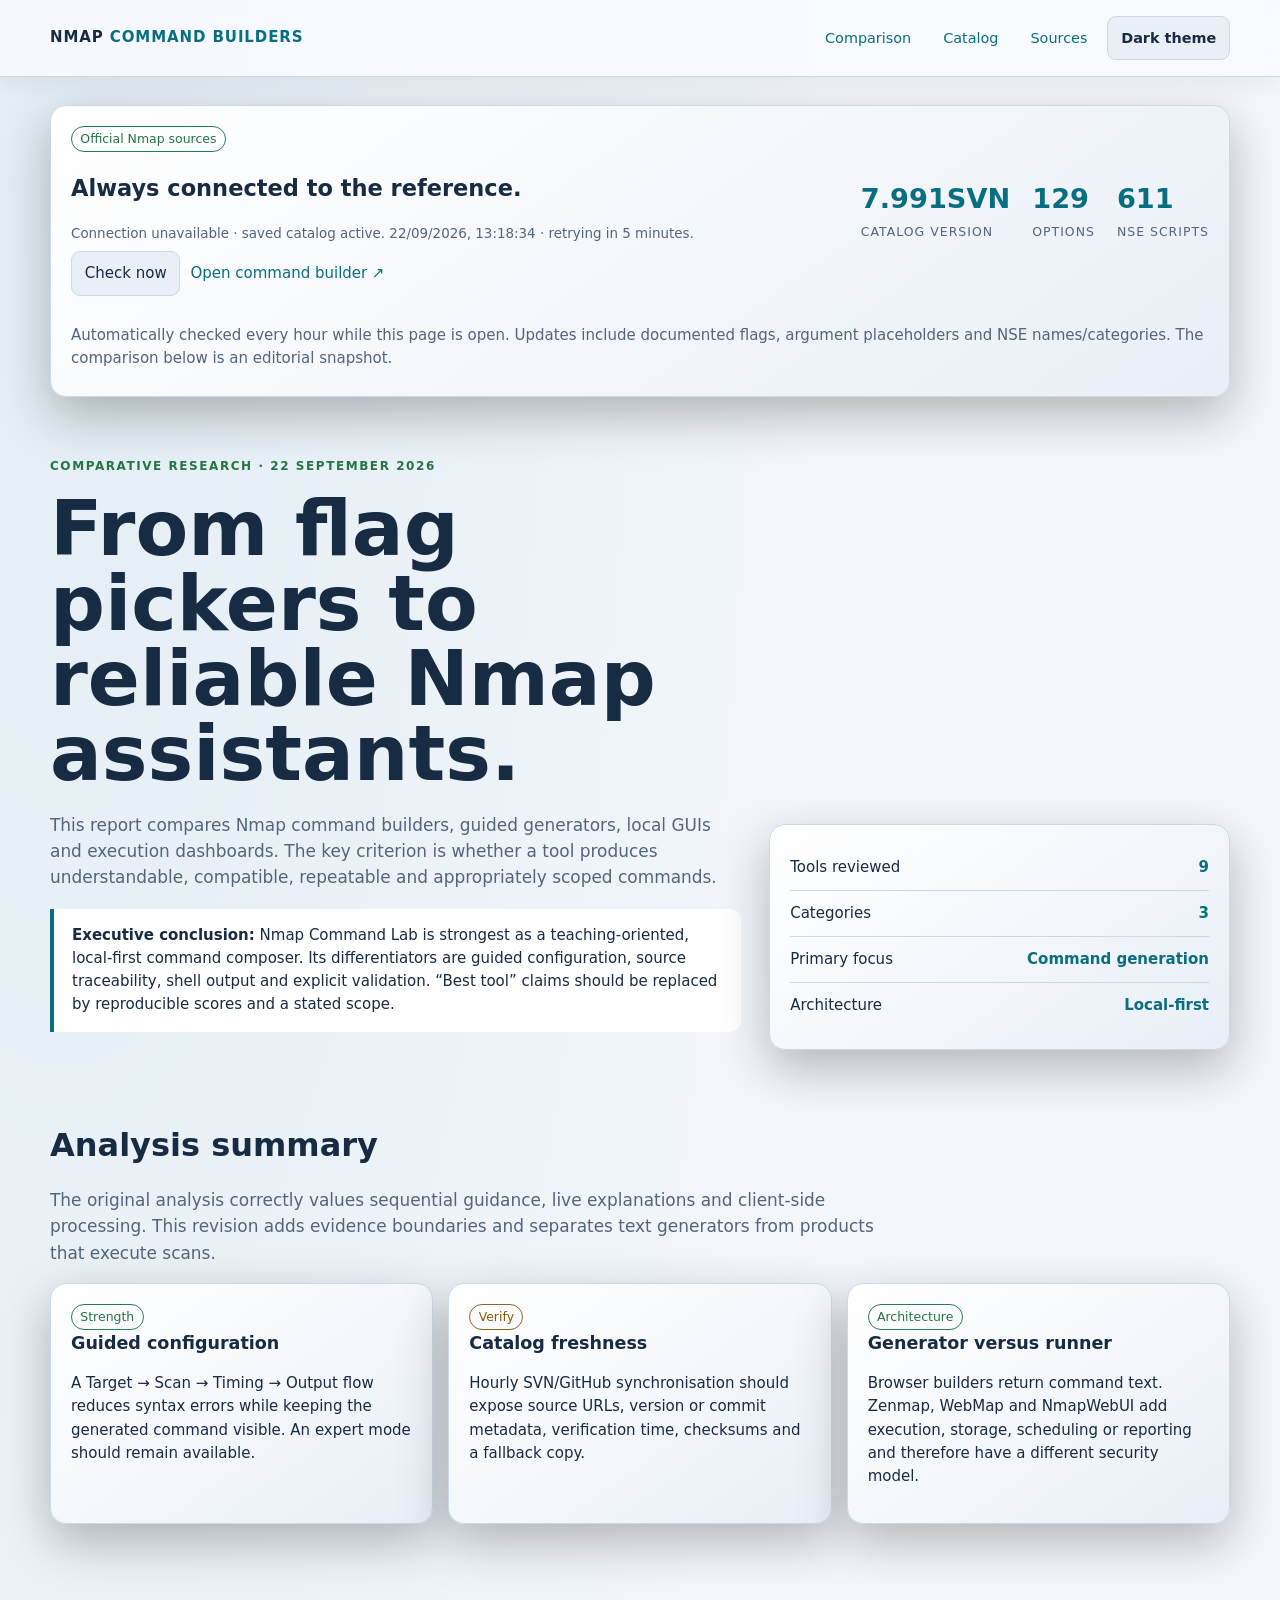
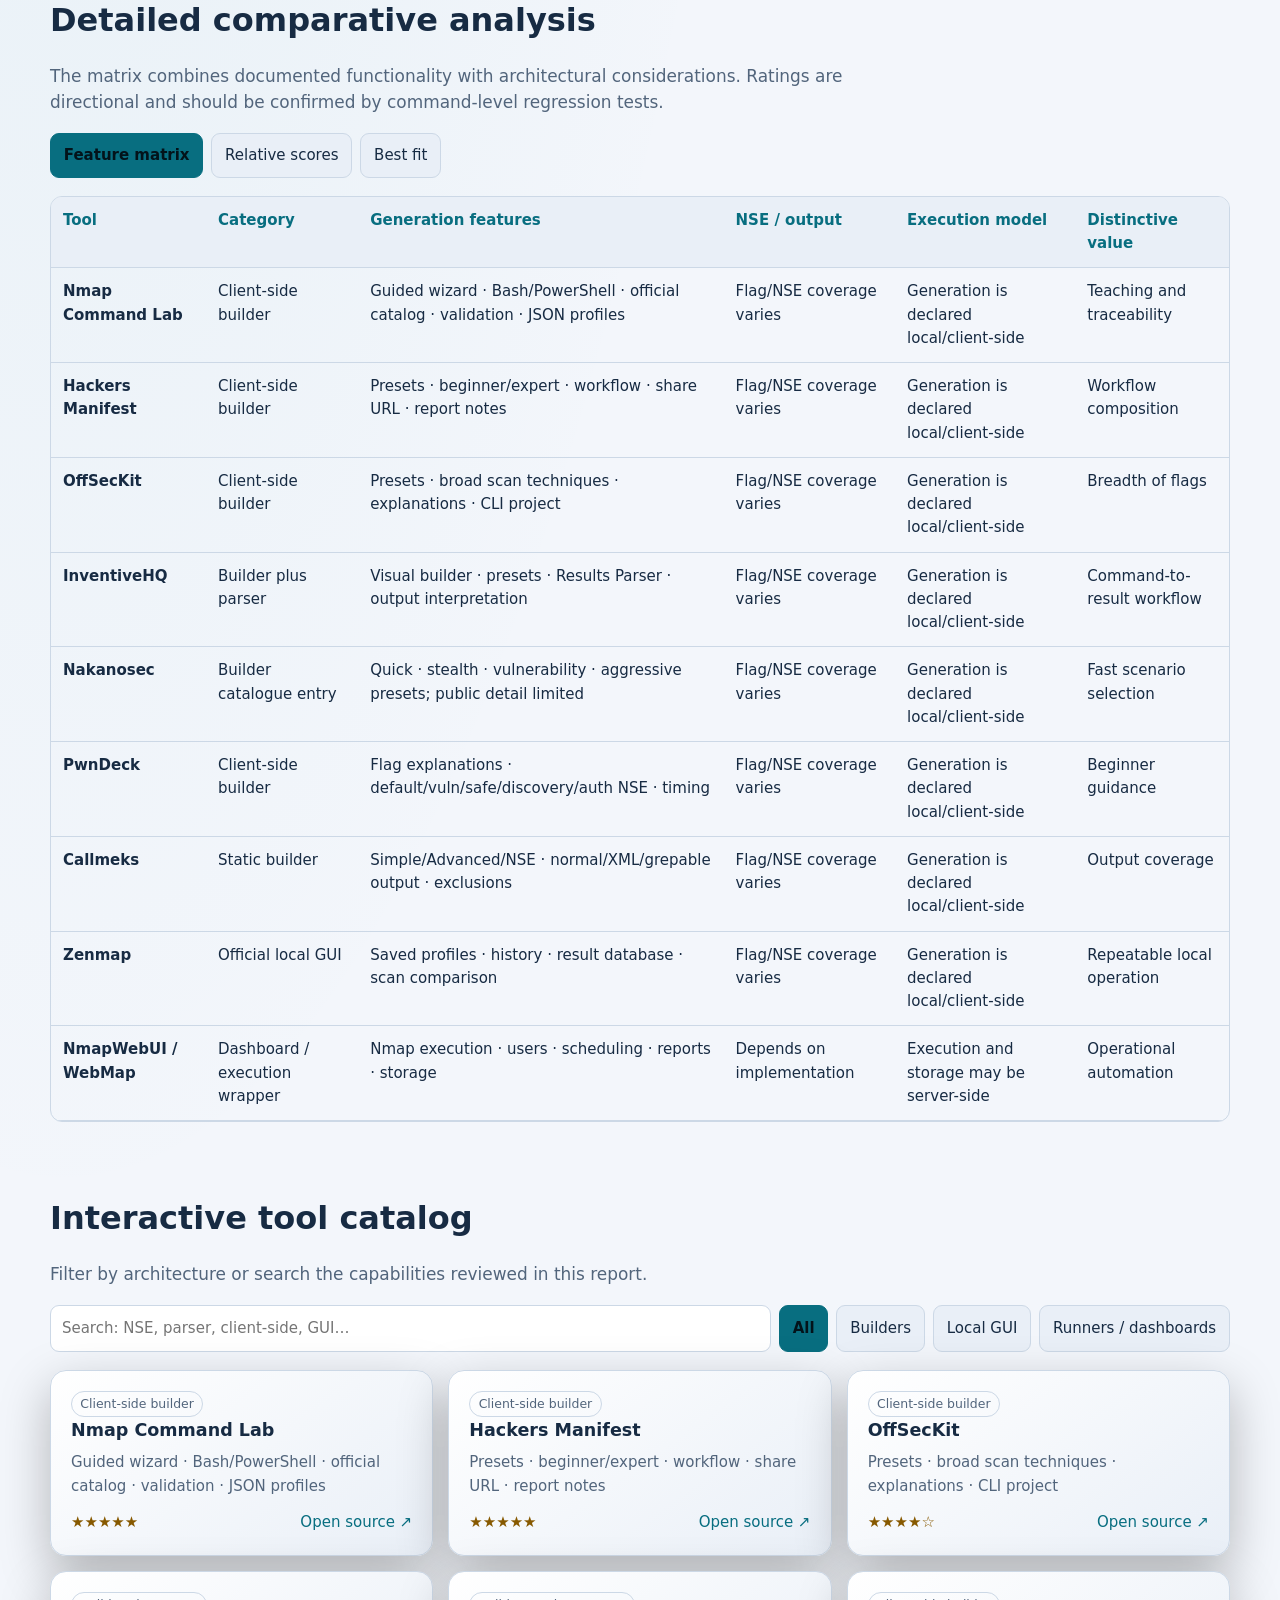
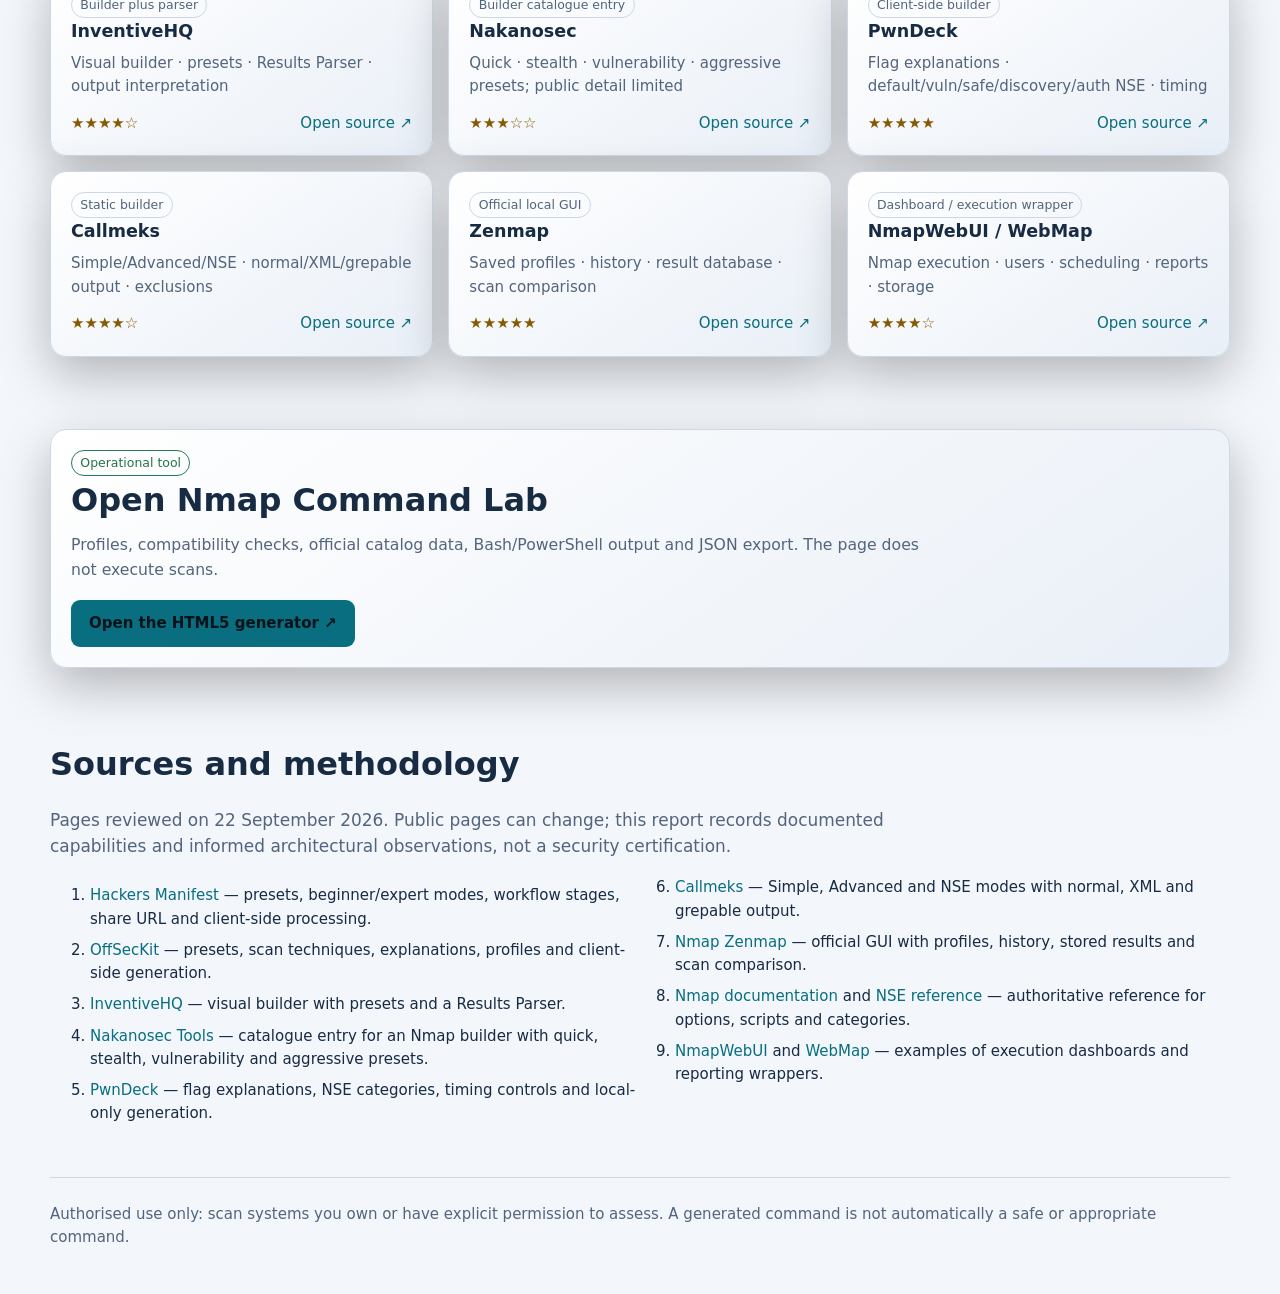
==== commit 12d08ffd: "Add files via upload" ====
--- a/index.html
+++ b/index.html
@@ -1,104 +1,61 @@
 <!doctype html>
 <html lang="en">
 <head>
-  <meta charset="utf-8"><meta name="viewport" content="width=device-width, initial-scale=1">
-  <title>Nmap Command Lab — Command builder</title>
-  <meta name="description" content="Build Nmap commands with a live preview, an updatable official catalog, and NSE scripts.">
-  <link rel="icon" type="image/svg+xml" href="data:image/svg+xml,%3Csvg xmlns='http://www.w3.org/2000/svg' viewBox='0 0 32 32'%3E%3Crect width='32' height='32' rx='8' fill='%23141e2c'/%3E%3Cpath d='M8 23V9l16 14V9' stroke='%23c9f565' stroke-width='3' fill='none'/%3E%3C/svg%3E">
-  <style>:root{font-family:Inter,ui-sans-serif,-apple-system,BlinkMacSystemFont,"Segoe UI",sans-serif;color:#202c3a;background:#f4f6f8;font-synthesis:none;--navy:#141f2e;--lime:#cdf77a;--muted:#708092;--line:#e5e9ee}*{box-sizing:border-box}body{margin:0}button,input,select{font:inherit}button,a,input,select{-webkit-tap-highlight-color:transparent}button,a{touch-action:manipulation}button{cursor:pointer}button:disabled{opacity:.45;cursor:not-allowed}a{color:inherit}button:focus-visible,a:focus-visible,input:focus-visible,select:focus-visible{outline:3px solid #799e38;outline-offset:3px}button{transition:background .16s,transform .16s}button:active:not(:disabled){transform:translateY(1px)}.sidebar{width:242px;background:var(--navy);color:#b6c0cf;position:fixed;inset:0 auto 0 0;padding:37px 20px 24px;display:flex;flex-direction:column;z-index:5}.brand{display:flex;gap:12px;align-items:center;color:#fff;text-decoration:none;font-size:23px;letter-spacing:2px;font-weight:750;margin:0 11px 52px}.brand-icon{color:var(--lime);font:700 28px ui-monospace,monospace;border:1px solid #425242;width:46px;height:46px;display:grid;place-content:center;border-radius:10px;position:relative}.brand-icon span{position:absolute;right:5px;bottom:3px;font-size:16px}.brand-sub{display:block;font-size:12px;letter-spacing:2px;margin-top:5px;color:#b6c0cf}.nav-label{font-size:12px;letter-spacing:1.8px;color:#758298;font-weight:700;margin:0 15px 13px}.nav-item{display:flex;align-items:center;gap:11px;width:100%;background:none;border:0;color:inherit;padding:14px 12px;text-align:left;font-size:14px;border-radius:7px;margin:3px 0;text-decoration:none;line-height:1.5}.nav-item:hover{background:#223043;color:#fff}.nav-item.active{background:#2b383b;color:var(--lime)}.nav-icon{font-size:21px;width:23px;text-align:center}.nav-tail{font-size:12px;margin-left:auto;font-family:ui-monospace,monospace;color:#82929d}.nav-item.active .nav-tail{color:var(--lime)}.sidebar-line{border-top:1px solid #2b3545;margin:29px 12px}.sidebar-bottom{margin-top:auto;padding:35px 12px 0}.source-mark{font:10px ui-monospace,monospace;letter-spacing:.7px;color:#a6b9a7;display:flex;align-items:center;gap:8px}.status-dot{width:6px;height:6px;display:inline-block;background:#a6d869;border-radius:50%;flex-shrink:0}.sidebar-bottom p{font-size:16px;line-height:1.8;color:#d4dce6;margin:20px 0}.sidebar-caption{font-size:12px;color:#91a0b1}.application{margin-left:242px}.topbar{height:77px;padding:0 45px;border-bottom:1px solid var(--line);background:#fff;display:flex;align-items:center;justify-content:space-between;font-size:13px}.breadcrumb{color:#738093;display:flex;gap:18px;align-items:center}.breadcrumb strong{font-weight:500;color:#293544}.breadcrumb>span{color:#c7ced6}.download-nmap{text-decoration:none;font-weight:550}.download-nmap span{margin-left:13px;color:#83909e}main{padding:39px 45px 0;max-width:1700px;margin:auto}.page-heading{display:flex;align-items:center;justify-content:space-between;gap:18px;margin-bottom:34px}.eyebrow{font-size:12px;letter-spacing:2px;font-weight:700;color:#667787;margin-bottom:12px}h1{font-size:clamp(25px,2.45vw,37px);letter-spacing:-1.3px;line-height:1.16;margin:0;font-weight:700}h1>span{color:#83ab3d}.page-heading p{font-size:14px;color:#708092;margin:13px 0 0;line-height:1.6}.button{display:inline-flex;align-items:center;justify-content:center;gap:8px;border-radius:6px;padding:12px 18px;border:1px solid transparent;font-size:13px;font-weight:650;white-space:nowrap}.secondary{background:#fff;border-color:#dce2e8;color:#4b5969}.secondary:hover{background:#edf1f5}.primary{background:var(--lime);color:#23311a}.primary:hover{background:#dcff9b}.workspace-grid{display:grid;grid-template-columns:minmax(0,1fr) 366px;gap:26px;align-items:start}.section-label{font-size:12px;letter-spacing:1.4px;font-weight:700;color:#627180;display:flex;justify-content:space-between;margin:0 0 12px}.section-label span{letter-spacing:0;font-size:12px;font-weight:400;color:#8994a0}.profiles{display:grid;grid-template-columns:repeat(3,1fr);gap:10px;margin-bottom:23px}.profile{border:1px solid #dde3e9;background:#fff;border-radius:8px;padding:16px 15px;text-align:left;position:relative;min-height:109px}.profile.active{border-color:#97b66c;background:#f4f9ec;box-shadow:inset 0 0 0 1px #c5d8ab}.profile.active:after{content:'✓';position:absolute;right:12px;top:12px;color:#5a773c;font-size:12px}.profile-symbol{font-size:19px;color:#7b8d71;display:block;margin-bottom:8px}.profile strong{display:block;font-size:13px;font-weight:650}.profile small{display:block;font-size:12px;color:#7a8793;margin-top:5px}.panel{border:1px solid var(--line);border-radius:9px;background:white;padding:23px;margin-bottom:18px}.panel-heading{display:flex;align-items:center;gap:10px;margin-bottom:22px}.step{font-family:ui-monospace,monospace;font-size:12px;border:1px solid #e0e5e9;background:#f8f9fb;color:#84909e;padding:5px;border-radius:5px}h2{font-size:16px;letter-spacing:-.25px;margin:0;font-weight:650}h3{font-size:16px}.panel-meta{margin-left:auto;color:#8491a0;font-size:12px;letter-spacing:1.3px}.panel label:not(.check,.switch,.scan-choice),.field-label{display:block;font-size:13px;font-weight:550;margin:0 0 10px}input:not([type=checkbox],[type=radio],[type=range]),select{width:100%;padding:11px 13px;background:#fff;border:1px solid #dce2e8;border-radius:6px;min-height:43px;color:#344253;font-size:14px}input::placeholder{color:#96a0ac}input:disabled{background:#f7f8fa;color:#acb5bf}input[type=checkbox],input[type=radio]{accent-color:#688d3b;width:16px;height:16px;margin:0;flex-shrink:0}.target-input{position:relative}.target-input>span{position:absolute;left:14px;top:10px;font-size:20px;color:#82909c}.target-input input{padding-left:41px!important;font:15px ui-monospace,SFMono-Regular,Consolas,monospace!important;background:#fbfcfd!important}.input-hint{font-size:12px;color:#7b8897;line-height:1.7;margin:10px 0}.inline-options{display:flex;gap:23px;margin-top:19px;flex-wrap:wrap}.check{font-size:12px;display:flex;align-items:center;gap:8px;cursor:pointer}.check code{color:#8995a3;margin-left:3px}code{font-family:ui-monospace,SFMono-Regular,Consolas,monospace}.scan-choices{display:grid;grid-template-columns:1fr 1fr;gap:10px;margin-bottom:22px}.scan-choice{display:flex;align-items:center;gap:10px;border:1px solid #e3e7eb;border-radius:6px;padding:13px 11px;cursor:pointer}.scan-choice:has(input:checked){border-color:#a7be86;background:#f9fcf3}.scan-choice strong{font-size:12px;display:block;font-weight:600}.scan-choice small{font-size:12px;color:#7e8c99;display:block;margin-top:5px}.scan-choice code{margin-left:auto;color:#71875d;font-size:12px}.form-row{display:grid;grid-template-columns:1fr 1fr;gap:16px}.divider{border-top:1px solid #edf0f3;margin:23px 0}.switch-row{display:flex;align-items:center;gap:14px;margin-top:19px}.switch-row strong{font-size:13px;font-weight:550}.switch-row small{display:block;font-size:12px;color:#84909e;margin-top:5px;line-height:1.5}.switch-row>code{margin-left:auto;font-size:12px;color:#8794a3}.switch{position:relative;display:block;width:31px;height:18px;flex-shrink:0;cursor:pointer}.switch input{position:absolute;opacity:0}.switch span{display:block;width:31px;height:18px;border-radius:10px;background:#dce2e7;transition:.15s}.switch span:after{content:'';width:12px;height:12px;position:absolute;left:3px;top:3px;background:#fff;border-radius:50%;box-shadow:0 1px 3px #0002;transition:.15s}.switch input:checked+span{background:#a1c665}.switch input:checked+span:after{transform:translateX(13px)}.switch input:focus-visible+span{outline:3px solid #738f41;outline-offset:3px}.timing-tag{margin-left:auto;color:#688844;font-size:12px;background:#f0f6e7;padding:6px 9px;border-radius:4px}input[type=range]{width:100%;accent-color:#93b754;cursor:pointer}.range-labels{display:flex;justify-content:space-between;font-size:12px;color:#8693a0;margin-top:8px}.advanced-link{width:100%;padding:12px 0;background:transparent;border:0;color:#7d8997;font-size:12px}.advanced-link strong{color:#394c30;margin-left:6px}.result-column{position:sticky;top:25px;padding-top:22px}.terminal{background:#152131;color:#b5c0cf;border-radius:10px;overflow:hidden;box-shadow:0 10px 30px #15213110}.terminal-top{display:flex;align-items:center;padding:17px 18px;border-bottom:1px solid #2b3544;gap:13px;font-size:12px;letter-spacing:1.4px;color:#96a3b3}.terminal-dots{display:flex;gap:4px}.terminal-dots i{height:6px;width:6px;background:#526173;border-radius:50%}.terminal-dots i:first-child{background:#ad7872}.terminal-dots i:nth-child(2){background:#b7a071}.terminal-dots i:nth-child(3){background:#80a284}.live{margin-left:auto;color:var(--lime);font-size:12px;background:#293b32;padding:4px 5px;border-radius:3px}.terminal-body{padding:24px 22px 18px}.terminal-caption{color:#76879a;font-size:12px;letter-spacing:1.2px}.command-line{display:flex;align-items:baseline;gap:11px;margin:22px 0 27px;min-height:79px}.prompt{font-family:monospace;color:#69877a;font-size:17px}.command-line code{font-size:16px;line-height:1.9;color:var(--lime);overflow-wrap:anywhere;white-space:pre-wrap}.terminal-bottom{display:flex;align-items:center;justify-content:space-between;gap:10px;font-size:12px;color:#8495a8}.terminal-bottom select{font-size:12px;width:139px;min-height:28px;padding:4px 6px;background:#202e40;border-color:#354153;color:#b5c0cf}.terminal-actions{padding:16px 20px;background:#1d2a3c;display:flex;gap:9px}.terminal-actions .primary{flex:1;font-size:13px}.export{color:#bdc9d7;background:#29384c;border:1px solid #435063;border-radius:6px;width:42px;font-size:22px}.command-details{background:#fff;border:1px solid var(--line);border-radius:9px;padding:21px;margin-top:19px}.details-heading{display:flex;align-items:center;justify-content:space-between;border-bottom:1px solid #edf0f3;padding-bottom:17px;margin-bottom:6px}.details-heading h2{font-size:14px}.details-heading>span{font-size:12px;background:#f0f3f6;border-radius:4px;padding:4px 6px;color:#8996a5}.command-part{display:grid;grid-template-columns:76px 1fr;align-items:baseline;gap:10px;padding:11px 0}.command-part code{font-size:12px;color:#637e45;overflow-wrap:anywhere}.command-part div{font-size:12px;color:#6e7d8d;line-height:1.65}.local-note{display:flex;gap:10px;margin:21px 5px;color:#7e8c9c}.local-note>span{font-size:23px}.local-note p{font-size:12px;line-height:1.9;margin:0}.catalog-status{display:flex;align-items:center;gap:10px;border:1px solid #dce4d8;background:#f0f5eb;padding:14px 13px;border-radius:7px;margin-top:21px}.catalog-status strong{display:block;font-size:12px;font-weight:600;color:#576c46}.catalog-status small{display:block;font-size:12px;color:#7d8d72;margin-top:5px}.catalog-status button{background:none;border:0;color:#7b9070;margin-left:auto;font-size:20px}.notice,.error,.warning{font-size:12px;line-height:1.7;padding:13px 15px;border-radius:6px;margin-top:12px}.notice,.warning{background:#fff8e8;color:#85642c;border:1px solid #eee2c7}.error{background:#fff0ef;color:#a64747;border:1px solid #efd0cd}.filter-row{display:flex;gap:10px;margin:18px 0}.filter-row select{max-width:200px}.catalog-option{padding:17px 0;border-top:1px solid #e8edf1}.catalog-option .check{align-items:flex-start;font-size:14px}.catalog-option code{font-size:13px;color:#47612f;display:block;margin:0 0 6px}.catalog-option .option-text{flex:1}.catalog-option a,.script-row a{font-size:13px;color:#788a9b;text-decoration:none}.catalog-option small{display:block;color:#80909e;margin:7px 0;font-size:12px}.catalog-option input[type=text]{margin:10px 0 0 24px;width:calc(100% - 24px);font-family:monospace}.script-row{display:flex;align-items:center;gap:10px;padding:14px 0;border-top:1px solid var(--line)}.script-row .check{flex:1}.script-row code{font-size:13px;color:#455564}.script-row small{display:block;font-size:12px;color:#8493a2;margin-top:6px}.script-row input{margin-right:8px}#script-expression,#script-args{margin-bottom:19px;font-family:monospace}.source-details{margin:25px 0;line-height:1.8;font-size:14px}.source-details a{display:block;overflow-wrap:anywhere;color:#476d32}.source-details small{display:block;font-size:12px;color:#7f8b98;overflow-wrap:anywhere}.explanation{padding-left:21px;font-size:14px;line-height:1.9;color:#667786}.panel>p{font-size:14px;line-height:1.8}.empty{padding:25px;color:#768596;line-height:1.8;font-size:14px}footer{display:flex;justify-content:space-between;gap:15px;padding:26px 0;margin-top:32px;border-top:1px solid var(--line);font-size:12px;color:#8492a1}footer>span:first-child{letter-spacing:1.4px;font-weight:650}footer a{text-decoration:none}#toast{position:fixed;bottom:25px;left:50%;transform:translateX(-50%);background:#25362a;color:#dff6bf;padding:15px 24px;border-radius:8px;box-shadow:0 5px 20px #0002;z-index:20;font-size:14px}.sr-only,.skip:not(:focus){position:absolute;width:1px;height:1px;overflow:hidden;clip-path:inset(50%)}.skip:focus{position:fixed;top:10px;left:10px;z-index:100;background:#fff;padding:15px}[hidden]{display:none!important}
-@media(min-width:1500px){.workspace-grid{grid-template-columns:minmax(0,1fr) 410px}.command-line code{font-size:18px}.sidebar{width:262px}.application{margin-left:262px}.panel{padding:27px}.profile{padding:20px}.scan-choice{padding:17px}}
-@media(max-width:1180px){.sidebar{width:210px;padding:30px 12px}.application{margin-left:210px}main{padding:30px 25px 0}.topbar{padding:0 25px}.workspace-grid{grid-template-columns:minmax(0,1fr) 310px;gap:19px}.panel{padding:19px}.scan-choices{grid-template-columns:1fr}.profile{padding:12px 9px}.profile small{font-size:12px}.terminal-body{padding:21px 17px}.terminal-actions{padding:14px}.brand{margin-left:6px;gap:9px;font-size:21px}.section-label span{display:none}.page-heading{align-items:flex-start}}
-@media(max-width:970px){.sidebar{width:76px;padding:24px 9px}.brand{margin:0 auto 28px;justify-content:center}.brand>span:last-child,.nav-label,.nav-tail,.sidebar-bottom,.sidebar-line{display:none}.nav-item{font-size:0;justify-content:center;padding:13px 4px;gap:0}.nav-icon{font-size:23px}.sidebar>.nav-item{font-size:0}.sidebar>.nav-item:not(:has(.nav-icon)){display:none}.application{margin-left:76px}.workspace-grid{grid-template-columns:minmax(0,1fr) 300px;gap:18px}h1{font-size:27px}.page-heading p{font-size:12px}.page-heading .button{padding:10px;font-size:12px}.profiles{gap:7px}.profile strong{font-size:12px}.profile small{font-size:12px}.form-row{grid-template-columns:1fr}.inline-options{gap:13px}}
-@media(max-width:760px){.sidebar{position:static;width:auto;flex-direction:row;align-items:center;padding:12px 16px;gap:12px}.brand{margin:0 auto 0 0}.brand-icon{width:34px;height:34px;font-size:23px}.sidebar nav{display:flex}.sidebar>.nav-item{width:40px;margin:0}.sidebar>.nav-item:last-of-type{display:none}.nav-item{margin:0;width:44px;height:40px}.application{margin-left:0}.topbar{height:56px;padding:0 20px}main{padding:27px 18px 0}.page-heading{margin-bottom:25px}.eyebrow{font-size:12px;letter-spacing:1.4px}h1{font-size:27px;max-width:360px}.page-heading p{font-size:13px}.page-heading .button span{display:none}.page-heading .button{font-size:20px;line-height:1;padding:8px}.workspace-grid{grid-template-columns:1fr}.result-column{position:static;padding-top:0;grid-row:1}.terminal-body{padding:18px}.terminal-caption{display:none}.command-line{min-height:0;margin:0 0 20px}.command-line code{font-size:15px}.terminal-top{padding:12px 16px}.terminal-actions{padding:12px 16px}.command-details,.local-note{display:none}.catalog-status{margin-top:12px;padding:10px}.catalog-status small{display:inline;margin-left:8px}.catalog-status strong{display:inline}.catalog-status button{font-size:16px}.profiles{margin-top:10px}.profile{padding:13px}.profile strong{font-size:13px}.profile small{font-size:12px}.scan-choices,.form-row{grid-template-columns:1fr 1fr}.scan-choice{padding:12px 9px;gap:7px}.scan-choice code{font-size:12px}.scan-choice small{font-size:12px}.scan-choice strong{font-size:12px}.filter-row{flex-direction:column}.filter-row select{max-width:none}footer>span:nth-child(2){display:none}.terminal-bottom select{min-height:30px}.catalog-status .status-dot{align-self:center}}
-@media(prefers-reduced-motion:reduce){*{transition:none!important;animation:none!important;scroll-behavior:auto!important}}
-
-/* Readable control labels at every breakpoint. */
-.button,.panel label:not(.check,.switch,.scan-choice),.field-label,.check,.scan-choice strong,.switch-row strong,.profile strong,.command-part div{font-size:14px}.panel>p{font-size:16px}.panel .input-hint{font-size:13px}.scan-choice small,.switch-row small,.local-note p,.command-part code{font-size:12px}.terminal-top{letter-spacing:.8px}.terminal-caption{font-size:12px;letter-spacing:.7px}.terminal-bottom{font-size:12px}.terminal-bottom select{font-size:12px;width:152px}.terminal-top .live{font-size:12px}.profile{min-width:0}.profile strong{line-height:1.4}.brand-sub{font-size:10px}.nav-tail{font-size:12px}.scan-choices{grid-template-columns:1fr}.range-labels{font-size:12px}.catalog-status small,.catalog-status strong{font-size:12px}.command-part{grid-template-columns:85px 1fr}.command-details{max-height:430px;overflow:auto}@media(min-width:1300px){.scan-choices{grid-template-columns:1fr 1fr}}@media(max-width:420px){.profiles{grid-template-columns:1fr}.profile{min-height:0;display:grid;grid-template-columns:24px 1fr;gap:4px 10px}.profile-symbol{grid-row:span 2;margin:0}.profile small{margin:0}.form-row{grid-template-columns:1fr}.catalog-status small{display:block;margin-left:0}.page-heading h1{font-size:25px}.terminal-bottom select{width:148px}}
-/* Interaction feedback follows the actual configuration, never a simulated scan. */
-body{background:radial-gradient(ellipse at 90% 0,#e8eedf66,transparent 50%),#f4f6f8}
-.profile{transition:transform .2s,box-shadow .2s,border-color .2s;background-image:linear-gradient(135deg,#fff,#fafcf8)}
-.profile:hover{transform:translateY(-3px);box-shadow:0 10px 22px #22331b0e;border-color:#a5bc8c}
-.profile.active{background:linear-gradient(130deg,#f6fce9,#eaf5d8);box-shadow:inset 0 0 0 1px #bfd397,0 3px 10px #344b2010}
-.profile.active .profile-symbol{color:#5f8534}
-.panel{transition:border-color .2s,box-shadow .2s}.panel:focus-within{border-color:#afc491;box-shadow:0 0 0 3px #a6c97610}
-.view:not([hidden]){animation:reveal-panel .25s ease-out}.scan-choice{transition:background .18s,border-color .18s,box-shadow .18s}.scan-choice:hover{border-color:#abc087;box-shadow:0 2px 8px #314a1010}
-.terminal{background:radial-gradient(ellipse at 95% 0,#2d42384a,transparent 65%),#152131;border:1px solid #2c3c4e;transition:border-color .25s,box-shadow .25s;box-shadow:0 14px 30px #14233315}
-.terminal.has-errors{border-color:#b36558}.terminal .terminal-caption{display:flex;align-items:center;gap:8px;letter-spacing:1px;text-transform:uppercase;font-size:11px}.terminal.has-errors .terminal-caption{color:#ffc0ae}.terminal.has-errors .terminal-caption .status-dot{background:#ef977c}
-.command-line code{color:#d2dbe6}.command-line .syntax-flag{color:#c9f77d}.terminal-actions .primary:not(:disabled):hover{box-shadow:0 0 22px #c9f77d24}.live{border:1px solid #4b644442}
-.plan-strip{display:grid;grid-template-columns:1.5fr 1.2fr .7fr;background:#eaf0e44d;border:1px solid #dce4d5;border-radius:8px;margin-top:15px;overflow:hidden}.plan-strip>div{padding:14px 12px;min-width:0}.plan-strip>div+div{border-left:1px solid #dce4d5}.plan-strip small{font-size:10px;color:#7b8a6f;font-weight:600;letter-spacing:.8px;display:block;margin-bottom:7px}.plan-strip strong{font-size:12px;color:#465a38;display:block;overflow-wrap:anywhere;font-weight:600}.pace-meter{display:flex;gap:3px;margin-top:7px;height:5px}.pace-meter span{flex:1;background:#d9e1d1;border-radius:2px;transition:background .2s}.pace-meter .lit{background:#86aa4c}
-body .command-part{grid-template-columns:80px minmax(0,1fr) 24px;border-bottom:1px solid #edf0f340;transition:background .15s}.command-part:hover{background:#f7faef}.remove-option{border:0;background:none;color:#8e9a84;width:24px;height:28px;font-size:18px;border-radius:4px;opacity:.45}.command-part:hover .remove-option,.remove-option:focus-visible{opacity:1}.remove-option:hover{background:#edf2e2;color:#405c28}
-#connected-edition{text-decoration:none}.catalog-option{transition:background .2s}.catalog-option:has(input:checked){background:#f8fbf2}.script-row:has(input:checked){background:#f1f7e8}.script-row{transition:background .15s}.script-row:hover{background:#f8faf4}
-@keyframes reveal-panel{from{opacity:.65;transform:translateY(6px)}to{opacity:1;transform:translateY(0)}}
-@media(max-width:760px){.plan-strip{margin-top:12px}.plan-strip>div{padding:10px}.plan-strip small{font-size:10px}.terminal .terminal-caption{display:flex;margin-bottom:14px}.command-line{margin-bottom:18px}.result-column{padding-bottom:5px}}
-@media(prefers-reduced-motion:reduce){.view:not([hidden]){animation:none}.profile:hover{transform:none}}
-.sync-banner{display:flex;align-items:center;gap:19px;margin:-7px 0 28px;padding:19px 22px;border:1px solid #dce6d2;border-radius:10px;background:linear-gradient(110deg,#eaf4db,#f8fbf3 65%,#fff);box-shadow:0 6px 16px #22351104;position:relative;overflow:hidden}
-.sync-emblem{flex:0 0 44px;width:44px;height:44px;border:1px solid #afca91;border-radius:50%;display:grid;place-items:center;box-shadow:0 0 0 6px #aac77613;color:#719441;font-size:29px}.sync-emblem span{display:block;line-height:1}.sync-description{flex:1;min-width:0}.sync-kicker{display:block;font-size:10px;letter-spacing:1.4px;color:#7c9664;font-weight:750;margin-bottom:5px}.sync-description>strong{display:block;font-size:14px;font-weight:650;color:#34492a}.sync-description>small{display:block;font-size:11px;line-height:1.6;color:#6f7f64;margin-top:4px}.sync-stat{border-left:1px solid #d3dfc5;padding-left:18px;min-width:67px}.sync-stat strong{display:block;font:600 21px ui-monospace,monospace;color:#526c39}.sync-stat span{display:block;font-size:9px;letter-spacing:1px;color:#80946b;margin-top:4px}.sync-button{background:#f9fcf6;border:1px solid #c7d7b9;color:#4a6337;padding:10px 13px;font-size:12px}.sync-button:hover{background:#e4efd9}.sync-banner.is-stale{background:linear-gradient(110deg,#fff3da,#fffbf2);border-color:#e7d4ac}.is-stale .sync-emblem{color:#a77b35;border-color:#d8b370;box-shadow:0 0 0 6px #d5b56f14}.is-stale .sync-description strong{color:#865e21}.catalog-status.is-stale{background:#fff8e8;border-color:#e7d4ac}.catalog-status.is-stale .status-dot{background:#c1934c}.sync-banner.is-syncing .sync-emblem span{animation:sync-rotate 1.5s linear infinite}.sync-banner.is-syncing:after{content:'';height:2px;width:35%;position:absolute;left:0;bottom:0;background:#89b04f;animation:sync-track 1.3s ease-in-out infinite}
-.source-overview{padding:23px;background:#152131;border-radius:9px;color:#dae6cd;position:relative;overflow:hidden;background-image:radial-gradient(ellipse at 110% 0,#aaca6033,transparent 60%)}.source-edition{font:11px ui-monospace,monospace;letter-spacing:1.4px;color:#c8ec8d}.source-overview h3{font-size:25px;color:white;letter-spacing:-.7px;margin:15px 0 8px}.source-overview p{font-size:14px;color:#a5b0ba;line-height:1.7;margin:0}.verification-time{border-top:1px solid #ffffff16;padding-top:16px;margin-top:18px}.verification-time>span{font-size:10px;color:#758994;letter-spacing:1px;display:block}.verification-time strong{display:block;font:14px ui-monospace,monospace;color:#d2ecac;margin-top:6px}.source-cards{display:grid;grid-template-columns:1fr;gap:11px;margin-top:15px}.source-card{border:1px solid #e0e7dc;border-radius:8px;padding:17px;background:linear-gradient(135deg,#fff,#fbfcf8)}.source-card-top{display:flex;justify-content:space-between;font:11px ui-monospace,monospace;color:#8b9980}.source-state{border:1px solid #d6e5c3;border-radius:12px;padding:1px 8px;color:#6c8c45;background:#f4f9ed}.source-card h3{font-size:16px;margin:12px 0 5px}.source-card p{font-size:13px;color:#75816e;line-height:1.6;margin:0 0 12px}.source-card>a{font-size:13px;font-weight:600;text-decoration:none;color:#5b8131}.source-card details{border-top:1px solid #e7ecdf;margin-top:13px;padding-top:9px}.source-card summary{font-size:11px;color:#92a081;cursor:pointer}.source-card details code{display:block;overflow-wrap:anywhere;color:#7c8972;font-size:11px;margin-top:10px}.catalog-changes{font-size:13px;line-height:1.7;padding:13px;background:#f3f6ed;border-left:2px solid #a5c177;color:#687858;border-radius:0 5px 5px 0;margin:14px 0}
-@keyframes sync-rotate{to{transform:rotate(360deg)}}@keyframes sync-track{from{transform:translateX(-100%)}to{transform:translateX(390%)}}
-@media(max-width:1180px){.sync-stat{display:none}.sync-banner{gap:14px;padding:17px}.sync-description>small{font-size:11px}}
-@media(max-width:760px){.sync-banner{margin-top:0;gap:12px;flex-wrap:wrap;padding:15px}.sync-description{min-width:170px}.sync-button{margin-left:55px}.sync-description>strong{font-size:13px}.sync-emblem{width:36px;height:36px;flex-basis:36px;font-size:24px}.source-overview h3{font-size:23px}}
-@media(prefers-reduced-motion:reduce){.sync-banner.is-syncing .sync-emblem span,.sync-banner.is-syncing:after{animation:none}}
+<meta charset="utf-8"><meta name="viewport" content="width=device-width,initial-scale=1">
+<meta name="description" content="Comparative analysis of Nmap command builders, guided generators and local tools.">
+<title>Nmap Command Builders · Comparative Analysis</title>
+<style>
+:root{--bg:#09101d;--p:#111d31;--p2:#172841;--t:#eaf3ff;--m:#99acc1;--l:#29405d;--c:#61e5f4;--g:#8cf0b4;--a:#ffd166}*{box-sizing:border-box}body{margin:0;background:radial-gradient(circle at 8% 0,#1b4269,transparent 32rem),var(--bg);color:var(--t);font:15px/1.55 system-ui,sans-serif}a{color:var(--c);text-decoration:none}a:hover{text-decoration:underline}button,input{font:inherit}button{cursor:pointer;color:var(--t);background:var(--p2);border:1px solid var(--l);border-radius:9px;padding:.6rem .8rem}.wrap{max-width:1220px;margin:auto;padding:0 20px}.top{position:sticky;top:0;z-index:2;background:#09101de8;backdrop-filter:blur(14px);border-bottom:1px solid var(--l)}.nav{min-height:62px;display:flex;justify-content:space-between;align-items:center;gap:18px}.brand{font-weight:800;letter-spacing:.06em}.brand i{font-style:normal;color:var(--c)}.navlinks{display:flex;gap:14px;font-size:.9rem}.hero{padding:60px 0 35px;display:grid;grid-template-columns:1.2fr .8fr;gap:28px;align-items:end}.eyebrow{color:var(--g);font-weight:800;letter-spacing:.13em;text-transform:uppercase;font-size:.75rem}.hero h1{font-size:clamp(2.5rem,6vw,5rem);line-height:.98;margin:15px 0 20px}.hero p,.lead{color:var(--m);max-width:860px;font-size:1.06rem}.card{background:linear-gradient(145deg,var(--p),var(--p2));border:1px solid var(--l);border-radius:16px;padding:20px;box-shadow:0 18px 50px #0004}.metric{display:flex;justify-content:space-between;padding:11px 0;border-bottom:1px solid var(--l)}.metric:last-child{border:0}.metric strong{color:var(--c)}.callout{border-left:4px solid var(--c);background:var(--p);padding:15px 18px;margin:18px 0;border-radius:0 12px 12px 0}.section{padding:36px 0}.section h2{font-size:2rem;margin:0 0 8px}.grid{display:grid;grid-template-columns:repeat(3,1fr);gap:15px}.card h3{margin:0 0 7px}.tag{display:inline-block;border:1px solid var(--l);border-radius:999px;padding:.15rem .52rem;color:var(--m);font-size:.78rem}.good{color:var(--g);border-color:#267c57}.warn{color:var(--a);border-color:#84672a}.tabs,.toolbar{display:flex;flex-wrap:wrap;gap:8px;margin:18px 0}.active{background:var(--c);color:#03131a;border-color:var(--c);font-weight:700}.tabpane{display:none}.tabpane.active{display:block}.table-wrap{overflow:auto;border:1px solid var(--l);border-radius:12px}.compare{width:100%;border-collapse:collapse;min-width:960px}.compare th,.compare td{text-align:left;padding:12px;border-bottom:1px solid var(--l);vertical-align:top}.compare th{color:var(--c);background:var(--p2)}.toolbar input{flex:1;min-width:250px;background:var(--p);color:var(--t);border:1px solid var(--l);border-radius:9px;padding:.68rem}.tool-card{display:flex;flex-direction:column;gap:12px}.meta{color:var(--m);min-height:48px}.bottom{display:flex;justify-content:space-between;align-items:center;margin-top:auto}.stars{color:var(--a)}.barrow{display:grid;grid-template-columns:175px 1fr 35px;gap:9px;align-items:center;margin:10px 0}.bar{height:9px;background:var(--p2);border-radius:99px;overflow:hidden}.bar i{display:block;height:100%;background:linear-gradient(90deg,var(--c),var(--g))}.launch{display:flex;justify-content:space-between;align-items:center;gap:18px;flex-wrap:wrap}.launch a{padding:12px 18px;border-radius:9px;background:var(--c);color:#03131a;font-weight:800}.sources{columns:2;column-gap:30px}.sources li{break-inside:avoid;margin:8px 0}.foot{border-top:1px solid var(--l);padding:25px 0 45px;color:var(--m)}@media(max-width:850px){.hero{grid-template-columns:1fr}.grid{grid-template-columns:1fr 1fr}.navlinks a{display:none}.sources{columns:1}}@media(max-width:560px){.grid{grid-template-columns:1fr}.hero h1{font-size:3rem}.wrap{padding:0 14px}}
+
+:root{color-scheme:dark;--header:#09101ded}
+html[data-theme=light]{color-scheme:light;--bg:#f3f6fb;--p:#fff;--p2:#e9eff7;--t:#172b43;--m:#52657c;--l:#ccd8e6;--c:#086e80;--g:#267443;--a:#875900;--header:#f7faffed}
+html{scroll-padding-top:100px;scroll-behavior:smooth}
+body{background:radial-gradient(ellipse at 5% 0,#359daf18,transparent 48rem),var(--bg)}
+.top{background:var(--header);box-shadow:0 4px 24px #00000012}
+.nav{min-height:76px;gap:24px}.navlinks{align-items:center;gap:8px}
+.navlinks a{display:inline-flex;align-items:center;justify-content:center;min-height:42px;padding:8px 12px;border-radius:9px}
+.navlinks a:hover{background:var(--p2);text-decoration:none}.brand{line-height:1.3;flex-shrink:0}
+#theme{min-height:42px;white-space:nowrap;font-weight:650}
+.tabpane.active{background:transparent;color:var(--t);font-weight:400}
+button:focus-visible,a:focus-visible,input:focus-visible{outline:3px solid var(--c);outline-offset:4px}
+.live-catalog{display:flex;align-items:center;gap:22px;flex-wrap:wrap;margin:28px 0 0}
+.live-catalog .live-copy{flex:1;min-width:220px}.live-catalog p{margin:6px 0;color:var(--m)}
+.live-number{font-size:1.7rem;color:var(--c);display:block;font-variant-numeric:tabular-nums}
+.live-stat small{color:var(--m);font-size:.78rem;text-transform:uppercase;letter-spacing:.08em}
+.live-actions{display:flex;align-items:center;gap:10px;flex-wrap:wrap}
+#live-status{font-size:.84rem}.hero-card{min-width:0}
+.metric{gap:20px;align-items:center}.metric strong{text-align:right}
+@media(max-width:850px){.nav{align-items:flex-start;flex-direction:column;gap:10px;padding-top:14px;padding-bottom:14px}.navlinks{width:100%;flex-wrap:wrap}.navlinks a{display:inline-flex}html{scroll-padding-top:150px}.navlinks #theme{margin-left:auto}}
+@media(max-width:420px){.navlinks{gap:2px}.navlinks a{padding:6px;font-size:12px}.brand{font-size:14px}.barrow{grid-template-columns:130px 1fr 35px}.toolbar input{min-width:0;width:100%}}
+@media(prefers-reduced-motion:reduce){html{scroll-behavior:auto}*{transition:none!important}}
 </style>
 </head>
 <body>
-<a class="skip" href="#workspace">Skip to command builder</a>
-<aside class="sidebar">
-  <a class="brand" href="./index.html" aria-label="Nmap Command Lab"><span class="brand-icon">N<span>_</span></span><span>NMAP<span class="brand-sub">COMMAND LAB</span></span></a>
-  <div class="nav-label">WORKSPACE</div>
-  <nav aria-label="Main navigation">
-    <button class="nav-item active" data-view="builder"><span class="nav-icon">⌘</span> Command builder <span class="nav-tail">01</span></button>
-    <button class="nav-item" data-view="catalog"><span class="nav-icon">☷</span> Option catalog <span class="nav-tail" id="option-count">—</span></button>
-    <button class="nav-item" data-view="scripts"><span class="nav-icon">⌗</span> NSE scripts <span class="nav-tail" id="script-count">—</span></button>
-  </nav>
-  <div class="sidebar-line"></div><div class="nav-label">RESOURCES</div>
-  <button class="nav-item" data-view="sources"><span class="nav-icon">↻</span> Sources & updates</button>
-  <a class="nav-item" href="https://nmap.org/book/man.html" target="_blank" rel="noreferrer"><span class="nav-icon">↗</span> Official reference</a>
-  <div class="sidebar-bottom"><div class="source-mark"><span class="status-dot"></span> DATA FROM THE NMAP PROJECT</div><p>Your next command,<br>one option at a time.</p><span class="sidebar-caption">Independent command builder · HTML5</span></div>
-</aside>
-<div class="application">
-  <header class="topbar"><div class="breadcrumb">Workspace <span>/</span> <strong id="breadcrumb">Command builder</strong></div><a href="https://nmap.org/download.html" target="_blank" rel="noreferrer" class="download-nmap">Get Nmap <span>↗</span></a></header>
-  <main id="workspace">
-    <div class="page-heading"><div><div class="eyebrow">NETWORK EXPLORATION, CONFIGURED.</div><h1 id="page-title">Build your next command<span>.</span></h1><p id="page-subtitle">From your first scan to the finer details. Make every option count.</p></div><button id="reset" class="button secondary" aria-label="Reset configuration">↺ <span>Reset</span></button></div>
-    <section class="sync-banner" aria-label="Catalog freshness"><div class="sync-emblem" aria-hidden="true"><span>↻</span></div><div class="sync-description"><span class="sync-kicker">A LIVING REFERENCE</span><strong id="sync-title">Loading your verified catalog</strong><small id="sync-subtitle">Official Nmap sources · Automatic updates</small></div><div class="sync-stat"><strong id="sync-options">—</strong><span>OPTIONS</span></div><div class="sync-stat"><strong id="sync-scripts">—</strong><span>NSE SCRIPTS</span></div><button id="sync-now" class="button sync-button">Sync now ↻</button></section>
-    <div class="workspace-grid">
-      <div class="editor">
-        <section id="builder-view" class="view">
-          <div class="section-label">CHOOSE A STARTING POINT <span>Make it your own</span></div>
-          <div class="profiles" aria-label="Quick profiles">
-            <button data-profile="balanced" class="profile active"><span class="profile-symbol">◈</span><strong>Balanced</strong><small>Services and common ports</small></button>
-            <button data-profile="discovery" class="profile"><span class="profile-symbol">⌖</span><strong>Host discovery</strong><small>Find active hosts</small></button>
-            <button data-profile="complete" class="profile"><span class="profile-symbol">▤</span><strong>All ports</strong><small>Explore all 65,535 ports</small></button>
-          </div>
-          <section class="panel target-panel"><div class="panel-heading"><span class="step">01</span><h2>Define your target</h2><span class="panel-meta">WHERE</span></div><label for="target">Addresses, hosts, or networks</label><div class="target-input"><span>⌖</span><input id="target" value="192.168.1.0/24" placeholder="192.168.1.0/24 or host.example" spellcheck="false" autocomplete="off"></div><div class="input-hint">Separate targets with a space. Supports IPv4, IPv6, and CIDR notation.</div><div class="inline-options"><label class="check"><input type="checkbox" data-flag="-6"> IPv6 <code>-6</code></label><label class="check"><input type="checkbox" data-flag="-n"> Skip DNS resolution <code>-n</code></label></div></section>
-          <section class="panel"><div class="panel-heading"><span class="step">02</span><h2>Configure your scan</h2><span class="panel-meta">HOW</span></div><div class="field-label">Scan technique</div><div class="scan-choices">
-            <label class="scan-choice"><input type="radio" name="scan" value="-sT" checked><span><strong>TCP Connect</strong><small>Full TCP connection</small></span><code>-sT</code></label>
-            <label class="scan-choice"><input type="radio" name="scan" value="-sS"><span><strong>TCP SYN</strong><small>Requires raw packet privileges</small></span><code>-sS</code></label>
-            <label class="scan-choice"><input type="radio" name="scan" value="-sU"><span><strong>UDP</strong><small>Connectionless services</small></span><code>-sU</code></label>
-            <label class="scan-choice"><input type="radio" name="scan" value="-sn"><span><strong>Discovery only</strong><small>Check for active hosts</small></span><code>-sn</code></label>
-          </div><div class="form-row"><div><label for="ports-mode">Ports to explore</label><select id="ports-mode"><option value="default">Top 1,000 common ports</option><option value="fast">Top 100 common ports</option><option value="all">All ports (1–65535)</option><option value="custom">Custom port range</option></select></div><div><label for="ports">Custom ports</label><input id="ports" placeholder="22,80,443,8000-9000" disabled></div></div>
-            <div class="divider"></div><div class="field-label">Go a little deeper</div><div class="switch-row"><div><strong>Detect services and versions</strong><small>Identify what is listening on open ports.</small></div><code>-sV</code><label class="switch"><input type="checkbox" data-flag="-sV" checked aria-label="Detect services and versions"><span></span></label></div><div class="switch-row"><div><strong>Detect the operating system</strong><small>Match the network fingerprint of each host.</small></div><code>-O</code><label class="switch"><input type="checkbox" data-flag="-O" aria-label="Detect the operating system"><span></span></label></div>
-          </section>
-          <section class="panel"><div class="panel-heading"><span class="step">03</span><h2>Set the pace</h2><span id="timing-name" class="timing-tag">T3 · Normal</span></div><label for="timing" class="sr-only">Timing template from 0 to 5</label><input id="timing" type="range" min="0" max="5" value="3"><div class="range-labels"><span>0 · Cautious</span><span>3 · Balanced</span><span>5 · Fast</span></div><p class="input-hint">Higher timing increases traffic and may reduce accuracy.</p></section>
-          <section class="panel"><div class="panel-heading"><span class="step">04</span><h2>Choose your output</h2><span class="panel-meta">RESULTS</span></div><div class="form-row"><div><label for="output-format">Format</label><select id="output-format"><option value="">Terminal only</option><option value="-oN">Normal text</option><option value="-oX">XML</option><option value="-oG">Grepable</option><option value="-oA">All main formats</option></select></div><div><label for="output-file">File name / prefix</label><input id="output-file" value="scan" disabled></div></div><div class="inline-options"><label class="check"><input type="checkbox" data-flag="--open"> Open ports only <code>--open</code></label><label class="check"><input type="checkbox" data-flag="--reason"> Show the reason <code>--reason</code></label></div></section>
-          <button class="advanced-link" data-view="catalog">Need more control? <strong>Explore every option →</strong></button>
-        </section>
-        <section id="catalog-view" class="view" hidden><div class="panel"><div class="panel-heading"><h2>Official option catalog</h2><span class="panel-meta" id="catalog-total"></span></div><p class="input-hint">Enable an option and set its value. Each entry links to the official reference.</p><div class="filter-row"><input id="option-search" type="search" placeholder="Search flags or descriptions…" aria-label="Search options"><select id="category-filter" aria-label="Category"><option value="">All categories</option></select></div><label class="check"><input id="only-active" type="checkbox"> Show active options only</label><div id="option-list"></div></div></section>
-        <section id="scripts-view" class="view" hidden><div class="panel"><div class="panel-heading"><h2>Nmap Scripting Engine</h2><code>--script</code></div><p class="input-hint">Select individual scripts from the official index, or write an NSE expression.</p><label for="script-expression">Scripts, categories, or expression</label><input id="script-expression" placeholder="default and safe" spellcheck="false"><label for="script-args">Script arguments</label><input id="script-args" placeholder="http.useragent=MyAgent" spellcheck="false"><div class="filter-row"><input id="script-search" type="search" placeholder="Search for a script…" aria-label="Search scripts"><select id="script-category" aria-label="NSE category"><option value="">All categories</option></select></div><div id="script-selection" class="input-hint"></div><div id="script-list"></div><button id="more-scripts" class="button secondary">Load more scripts</button></div></section>
-        <section id="sources-view" class="view" hidden><div class="panel"><div class="panel-heading"><h2>One catalog. Traceable sources.</h2></div><p>Options come from the Nmap reference; scripts come from the NSE index. The connected edition checks Nmap SVN, with the official Nmap GitHub mirror as a fallback. The standalone HTML checks that mirror directly. No third-party proxy is used.</p><div class="source-details" id="source-details"></div><button id="refresh" class="button primary">↻ Check for updates</button><p id="refresh-status" role="status"></p><div id="catalog-changes" class="catalog-changes"></div><a id="connected-edition" class="button secondary" href="https://nmap-command-lab.grissinbon.chatgpt.site" target="_blank" rel="noreferrer" hidden>Open connected edition ↗</a><div class="divider"></div><h3>Freshness you can verify</h3><p class="input-hint">The official GitHub mirror is synchronized from SVN hourly. A verified catalog means the sources were checked at the displayed time; it does not guarantee that an offline copy is current. <a href="https://github.com/nmap/nmap/blob/master/CONTRIBUTING.md" target="_blank" rel="noreferrer">Nmap mirror policy ↗</a></p><ol class="explanation"><li>Automatic verification runs when the catalog is over 24 hours old, while the page stays open, and when you return to the tab.</li><li>The server uses conditional requests. Direct browser updates use the CORS-enabled official mirror. Both enforce timeouts, size limits and schema checks.</li><li>A new catalog becomes active only when every source passes validation.</li><li>A failed check keeps the previous catalog and displays a warning. Successful updates are saved in this browser when storage is available.</li></ol><div class="notice">The SVN channel includes features in development. Check <code>nmap --version</code>: your installation may not support every option. Local checks cover major conflicts, not every possible combination.</div><p class="input-hint">Nmap is a trademark of Insecure.Com LLC. This is an independent, unaffiliated project. Technical labels are derived from the official reference. <a href="https://nmap.org/book/man-legal.html" target="_blank" rel="noreferrer">Licensing and attribution ↗</a></p></div></section>
-      </div>
-      <aside class="result-column" aria-label="Generated command"><section class="terminal"><div class="terminal-top"><div class="terminal-dots"><i></i><i></i><i></i></div><span>COMMAND PREVIEW</span><span class="live">LIVE</span></div><div class="terminal-body"><div class="terminal-caption"><span class="status-dot"></span><span id="config-state">Ready to copy</span></div><div class="command-line"><span class="prompt">$</span><code id="command">Loading catalog…</code></div><div class="terminal-bottom"><span id="active-count">— active options</span><select id="shell" aria-label="Command shell"><option value="posix">Bash / Zsh</option><option value="powershell">PowerShell 7.3+</option></select></div></div><div class="terminal-actions"><button id="copy" class="button primary" disabled>▣ &nbsp; Copy command</button><button id="export" class="export" aria-label="Download command" title="Download command" disabled>↓</button></div></section>
-        <section class="plan-strip" aria-label="Live scan plan"><div><small>SCAN MODE</small><strong id="plan-scan">TCP Connect</strong></div><div><small>PORT SCOPE</small><strong id="plan-ports">Top 1,000</strong></div><div><small>PACE</small><strong id="plan-timing">T3</strong><div class="pace-meter" aria-hidden="true"><span></span><span></span><span></span><span></span><span></span><span></span></div></div></section><section class="command-details"><div class="details-heading"><h2>Your command, explained</h2><span id="parts-count">00</span></div><div id="command-parts"></div></section>
-        <div id="validation" aria-live="polite"></div>
-        <div class="local-note"><span>⌁</span><p>Your command is built in this browser.<br>Run scans in your terminal, only on systems you are authorized to test.</p></div>
-        <div class="catalog-status"><span class="status-dot"></span><div><strong id="catalog-status">Loading the catalog</strong><small id="catalog-date">Connecting to sources</small></div><button data-view="sources" aria-label="Catalog details">↗</button></div>
-      </aside>
-    </div>
-    <footer><span>NMAP COMMAND LAB</span><span>Understand every flag. Build with confidence.</span><a href="https://nmap.org" target="_blank" rel="noreferrer">nmap.org ↗</a></footer>
-  </main>
-</div><div id="toast" role="status" hidden></div>
-<script>(()=>{
-'use strict';
-const EMBEDDED_CATALOG={"schemaVersion":1,"parserRevision":2,"version":"7.991SVN","channel":"Official SVN / development","transport":"github-mirror","checkedAt":"2026-09-22T08:02:59.886Z","changedAt":"2026-09-21T16:42:23.843Z","changes":{"updated":false,"addedOptions":[],"addedScripts":[]},"options":[{"flag":"-iL","label":"Input from list","category":"man-target-specification","argument":"required","placeholder":"inputfilename","join":"separate","docs":"https://nmap.org/book/man-target-specification.html"},{"flag":"-iR","label":"Choose random targets","category":"man-target-specification","argument":"required","placeholder":"num hosts","join":"separate","docs":"https://nmap.org/book/man-target-specification.html"},{"flag":"--exclude","label":"Exclude hosts/networks","category":"man-target-specification","argument":"required","placeholder":"host1","join":"separate","docs":"https://nmap.org/book/man-target-specification.html"},{"flag":"--excludefile","label":"Exclude list from file","category":"man-target-specification","argument":"required","placeholder":"exclude_file","join":"separate","docs":"https://nmap.org/book/man-target-specification.html"},{"flag":"-n","label":"No reverse DNS resolution","category":"man-target-specification","argument":"none","placeholder":"","join":"separate","docs":"https://nmap.org/book/man-target-specification.html"},{"flag":"-R","label":"Reverse DNS resolution for all targets","category":"man-target-specification","argument":"none","placeholder":"","join":"separate","docs":"https://nmap.org/book/man-target-specification.html"},{"flag":"--resolve-all","label":"Scan each resolved address","category":"man-target-specification","argument":"none","placeholder":"","join":"separate","docs":"https://nmap.org/book/man-target-specification.html"},{"flag":"--unique","label":"Scan each address only once","category":"man-target-specification","argument":"none","placeholder":"","join":"separate","docs":"https://nmap.org/book/man-target-specification.html"},{"flag":"--system-dns","label":"Use system DNS resolver","category":"man-target-specification","argument":"none","placeholder":"","join":"separate","docs":"https://nmap.org/book/man-target-specification.html"},{"flag":"--dns-servers","label":"Servers to use for DNS queries","category":"man-target-specification","argument":"required","placeholder":"server1","join":"separate","docs":"https://nmap.org/book/man-target-specification.html"},{"flag":"-sL","label":"List Scan","category":"man-host-discovery","argument":"none","placeholder":"","join":"separate","docs":"https://nmap.org/book/man-host-discovery.html"},{"flag":"-sn","label":"No port scan","category":"man-host-discovery","argument":"none","placeholder":"","join":"separate","docs":"https://nmap.org/book/man-host-discovery.html"},{"flag":"-Pn","label":"No ping","category":"man-host-discovery","argument":"none","placeholder":"","join":"separate","docs":"https://nmap.org/book/man-host-discovery.html"},{"flag":"-PS","label":"TCP SYN Ping","category":"man-host-discovery","argument":"optional","placeholder":"port list","join":"attached","docs":"https://nmap.org/book/man-host-discovery.html"},{"flag":"-PA","label":"TCP ACK Ping","category":"man-host-discovery","argument":"optional","placeholder":"port list","join":"attached","docs":"https://nmap.org/book/man-host-discovery.html"},{"flag":"-PU","label":"UDP Ping","category":"man-host-discovery","argument":"optional","placeholder":"port list","join":"attached","docs":"https://nmap.org/book/man-host-discovery.html"},{"flag":"-PY","label":"SCTP INIT Ping","category":"man-host-discovery","argument":"optional","placeholder":"port list","join":"attached","docs":"https://nmap.org/book/man-host-discovery.html"},{"flag":"-PE","label":"ICMP Ping Types","category":"man-host-discovery","argument":"none","placeholder":"","join":"separate","docs":"https://nmap.org/book/man-host-discovery.html"},{"flag":"-PP","label":"ICMP Ping Types","category":"man-host-discovery","argument":"none","placeholder":"","join":"separate","docs":"https://nmap.org/book/man-host-discovery.html"},{"flag":"-PM","label":"ICMP Ping Types","category":"man-host-discovery","argument":"none","placeholder":"","join":"separate","docs":"https://nmap.org/book/man-host-discovery.html"},{"flag":"-PO","label":"IP Protocol Ping","category":"man-host-discovery","argument":"optional","placeholder":"protocol list","join":"attached","docs":"https://nmap.org/book/man-host-discovery.html"},{"flag":"--disable-arp-ping","label":"No ARP or ND Ping","category":"man-host-discovery","argument":"none","placeholder":"","join":"separate","docs":"https://nmap.org/book/man-host-discovery.html"},{"flag":"--discovery-ignore-rst","label":"--discovery-ignore-rst","category":"man-host-discovery","argument":"none","placeholder":"","join":"separate","docs":"https://nmap.org/book/man-host-discovery.html"},{"flag":"--traceroute","label":"Trace path to host","category":"man-host-discovery","argument":"none","placeholder":"","join":"separate","docs":"https://nmap.org/book/man-host-discovery.html"},{"flag":"-sS","label":"TCP SYN scan","category":"man-port-scanning-techniques","argument":"none","placeholder":"","join":"separate","docs":"https://nmap.org/book/man-port-scanning-techniques.html"},{"flag":"-sT","label":"TCP connect scan","category":"man-port-scanning-techniques","argument":"none","placeholder":"","join":"separate","docs":"https://nmap.org/book/man-port-scanning-techniques.html"},{"flag":"-sU","label":"UDP scans","category":"man-port-scanning-techniques","argument":"none","placeholder":"","join":"separate","docs":"https://nmap.org/book/man-port-scanning-techniques.html"},{"flag":"-sY","label":"SCTP INIT scan","category":"man-port-scanning-techniques","argument":"none","placeholder":"","join":"separate","docs":"https://nmap.org/book/man-port-scanning-techniques.html"},{"flag":"-sN","label":"TCP NULL, FIN, and Xmas scans","category":"man-port-scanning-techniques","argument":"none","placeholder":"","join":"separate","docs":"https://nmap.org/book/man-port-scanning-techniques.html"},{"flag":"-sF","label":"TCP NULL, FIN, and Xmas scans","category":"man-port-scanning-techniques","argument":"none","placeholder":"","join":"separate","docs":"https://nmap.org/book/man-port-scanning-techniques.html"},{"flag":"-sX","label":"TCP NULL, FIN, and Xmas scans","category":"man-port-scanning-techniques","argument":"none","placeholder":"","join":"separate","docs":"https://nmap.org/book/man-port-scanning-techniques.html"},{"flag":"-sA","label":"TCP ACK scan","category":"man-port-scanning-techniques","argument":"none","placeholder":"","join":"separate","docs":"https://nmap.org/book/man-port-scanning-techniques.html"},{"flag":"-sW","label":"TCP Window scan","category":"man-port-scanning-techniques","argument":"none","placeholder":"","join":"separate","docs":"https://nmap.org/book/man-port-scanning-techniques.html"},{"flag":"-sM","label":"TCP Maimon scan","category":"man-port-scanning-techniques","argument":"none","placeholder":"","join":"separate","docs":"https://nmap.org/book/man-port-scanning-techniques.html"},{"flag":"--scanflags","label":"Custom TCP scan","category":"man-port-scanning-techniques","argument":"required","placeholder":"flags","join":"separate","docs":"https://nmap.org/book/man-port-scanning-techniques.html"},{"flag":"-sZ","label":"SCTP COOKIE ECHO scan","category":"man-port-scanning-techniques","argument":"none","placeholder":"","join":"separate","docs":"https://nmap.org/book/man-port-scanning-techniques.html"},{"flag":"-sI","label":"idle scan","category":"man-port-scanning-techniques","argument":"required","placeholder":"zombie host","join":"separate","docs":"https://nmap.org/book/man-port-scanning-techniques.html"},{"flag":"-sO","label":"IP protocol scan","category":"man-port-scanning-techniques","argument":"none","placeholder":"","join":"separate","docs":"https://nmap.org/book/man-port-scanning-techniques.html"},{"flag":"-b","label":"FTP bounce scan","category":"man-port-scanning-techniques","argument":"required","placeholder":"FTP relay host","join":"separate","docs":"https://nmap.org/book/man-port-scanning-techniques.html"},{"flag":"-p","label":"Only scan specified ports","category":"man-port-specification","argument":"required","placeholder":"port ranges","join":"separate","docs":"https://nmap.org/book/man-port-specification.html"},{"flag":"--exclude-ports","label":"Exclude the specified ports from scanning","category":"man-port-specification","argument":"required","placeholder":"port ranges","join":"separate","docs":"https://nmap.org/book/man-port-specification.html"},{"flag":"-F","label":"Fast (limited port) scan","category":"man-port-specification","argument":"none","placeholder":"","join":"separate","docs":"https://nmap.org/book/man-port-specification.html"},{"flag":"-r","label":"Don't randomize ports","category":"man-port-specification","argument":"none","placeholder":"","join":"separate","docs":"https://nmap.org/book/man-port-specification.html"},{"flag":"--port-ratio","label":"--port-ratio","category":"man-port-specification","argument":"required","placeholder":"ratio","join":"separate","docs":"https://nmap.org/book/man-port-specification.html"},{"flag":"--top-ports","label":"--top-ports","category":"man-port-specification","argument":"required","placeholder":"n","join":"separate","docs":"https://nmap.org/book/man-port-specification.html"},{"flag":"-sV","label":"Version detection","category":"man-version-detection","argument":"none","placeholder":"","join":"separate","docs":"https://nmap.org/book/man-version-detection.html"},{"flag":"--allports","label":"Don't exclude any ports from version detection","category":"man-version-detection","argument":"none","placeholder":"","join":"separate","docs":"https://nmap.org/book/man-version-detection.html"},{"flag":"--version-intensity","label":"Set version scan intensity","category":"man-version-detection","argument":"required","placeholder":"intensity","join":"separate","docs":"https://nmap.org/book/man-version-detection.html"},{"flag":"--version-light","label":"Enable light mode","category":"man-version-detection","argument":"none","placeholder":"","join":"separate","docs":"https://nmap.org/book/man-version-detection.html"},{"flag":"--version-all","label":"Try every single probe","category":"man-version-detection","argument":"none","placeholder":"","join":"separate","docs":"https://nmap.org/book/man-version-detection.html"},{"flag":"--version-trace","label":"Trace version scan activity","category":"man-version-detection","argument":"none","placeholder":"","join":"separate","docs":"https://nmap.org/book/man-version-detection.html"},{"flag":"-O","label":"Enable OS detection","category":"man-os-detection","argument":"none","placeholder":"","join":"separate","docs":"https://nmap.org/book/man-os-detection.html"},{"flag":"--osscan-limit","label":"Limit OS detection to promising targets","category":"man-os-detection","argument":"none","placeholder":"","join":"separate","docs":"https://nmap.org/book/man-os-detection.html"},{"flag":"--osscan-guess","label":"Guess OS detection results","category":"man-os-detection","argument":"none","placeholder":"","join":"separate","docs":"https://nmap.org/book/man-os-detection.html"},{"flag":"--fuzzy","label":"Guess OS detection results","category":"man-os-detection","argument":"none","placeholder":"","join":"separate","docs":"https://nmap.org/book/man-os-detection.html"},{"flag":"--max-os-tries","label":"Set the maximum number of OS detection tries against a target","category":"man-os-detection","argument":"required","placeholder":"number","join":"separate","docs":"https://nmap.org/book/man-os-detection.html"},{"flag":"-sC","label":"-sC","category":"man-nse","argument":"none","placeholder":"","join":"separate","docs":"https://nmap.org/book/man-nse.html"},{"flag":"--script","label":"--script","category":"man-nse","argument":"required","placeholder":"filename","join":"separate","docs":"https://nmap.org/book/man-nse.html"},{"flag":"--script-args","label":"--script-args","category":"man-nse","argument":"required","placeholder":"n1","join":"separate","docs":"https://nmap.org/book/man-nse.html"},{"flag":"--script-args-file","label":"--script-args-file","category":"man-nse","argument":"required","placeholder":"filename","join":"separate","docs":"https://nmap.org/book/man-nse.html"},{"flag":"--script-help","label":"--script-help","category":"man-nse","argument":"required","placeholder":"filename","join":"separate","docs":"https://nmap.org/book/man-nse.html"},{"flag":"--script-trace","label":"--script-trace","category":"man-nse","argument":"none","placeholder":"","join":"separate","docs":"https://nmap.org/book/man-nse.html"},{"flag":"--script-updatedb","label":"--script-updatedb","category":"man-nse","argument":"none","placeholder":"","join":"separate","docs":"https://nmap.org/book/man-nse.html"},{"flag":"--min-hostgroup","label":"Adjust parallel scan group sizes","category":"man-performance","argument":"required","placeholder":"numhosts","join":"separate","docs":"https://nmap.org/book/man-performance.html"},{"flag":"--max-hostgroup","label":"Adjust parallel scan group sizes","category":"man-performance","argument":"required","placeholder":"numhosts","join":"separate","docs":"https://nmap.org/book/man-performance.html"},{"flag":"--min-parallelism","label":"Adjust probe parallelization","category":"man-performance","argument":"required","placeholder":"numprobes","join":"separate","docs":"https://nmap.org/book/man-performance.html"},{"flag":"--max-parallelism","label":"Adjust probe parallelization","category":"man-performance","argument":"required","placeholder":"numprobes","join":"separate","docs":"https://nmap.org/book/man-performance.html"},{"flag":"--min-rtt-timeout","label":"Adjust probe timeouts","category":"man-performance","argument":"required","placeholder":"time","join":"separate","docs":"https://nmap.org/book/man-performance.html"},{"flag":"--max-rtt-timeout","label":"Adjust probe timeouts","category":"man-performance","argument":"required","placeholder":"time","join":"separate","docs":"https://nmap.org/book/man-performance.html"},{"flag":"--initial-rtt-timeout","label":"Adjust probe timeouts","category":"man-performance","argument":"required","placeholder":"time","join":"separate","docs":"https://nmap.org/book/man-performance.html"},{"flag":"--max-retries","label":"Specify the maximum number of port scan probe retransmissions","category":"man-performance","argument":"required","placeholder":"numtries","join":"separate","docs":"https://nmap.org/book/man-performance.html"},{"flag":"--host-timeout","label":"Give up on slow target hosts","category":"man-performance","argument":"required","placeholder":"time","join":"separate","docs":"https://nmap.org/book/man-performance.html"},{"flag":"--script-timeout","label":"--script-timeout","category":"man-performance","argument":"required","placeholder":"time","join":"separate","docs":"https://nmap.org/book/man-performance.html"},{"flag":"--scan-delay","label":"Adjust delay between probes","category":"man-performance","argument":"required","placeholder":"time","join":"separate","docs":"https://nmap.org/book/man-performance.html"},{"flag":"--max-scan-delay","label":"Adjust delay between probes","category":"man-performance","argument":"required","placeholder":"time","join":"separate","docs":"https://nmap.org/book/man-performance.html"},{"flag":"--min-rate","label":"Directly control the scanning rate","category":"man-performance","argument":"required","placeholder":"number","join":"separate","docs":"https://nmap.org/book/man-performance.html"},{"flag":"--max-rate","label":"Directly control the scanning rate","category":"man-performance","argument":"required","placeholder":"number","join":"separate","docs":"https://nmap.org/book/man-performance.html"},{"flag":"--defeat-rst-ratelimit","label":"--defeat-rst-ratelimit","category":"man-performance","argument":"none","placeholder":"","join":"separate","docs":"https://nmap.org/book/man-performance.html"},{"flag":"--defeat-icmp-ratelimit","label":"--defeat-icmp-ratelimit","category":"man-performance","argument":"none","placeholder":"","join":"separate","docs":"https://nmap.org/book/man-performance.html"},{"flag":"--nsock-engine","label":"--nsock-engine","category":"man-performance","argument":"required","placeholder":"engine","join":"separate","docs":"https://nmap.org/book/man-performance.html"},{"flag":"-T","label":"Set a timing template","category":"man-performance","argument":"required","placeholder":"0–5","join":"attached","docs":"https://nmap.org/book/man-performance.html"},{"flag":"-f","label":"using the specified MTU","category":"man-bypass-firewalls-ids","argument":"none","placeholder":"","join":"separate","docs":"https://nmap.org/book/man-bypass-firewalls-ids.html"},{"flag":"--mtu","label":"using the specified MTU","category":"man-bypass-firewalls-ids","argument":"required","placeholder":"number","join":"separate","docs":"https://nmap.org/book/man-bypass-firewalls-ids.html"},{"flag":"-D","label":"Cloak a scan with decoys","category":"man-bypass-firewalls-ids","argument":"required","placeholder":"decoy1","join":"separate","docs":"https://nmap.org/book/man-bypass-firewalls-ids.html"},{"flag":"-S","label":"Spoof source address","category":"man-bypass-firewalls-ids","argument":"required","placeholder":"IP_Address","join":"separate","docs":"https://nmap.org/book/man-bypass-firewalls-ids.html"},{"flag":"-e","label":"Use specified interface","category":"man-bypass-firewalls-ids","argument":"required","placeholder":"interface","join":"separate","docs":"https://nmap.org/book/man-bypass-firewalls-ids.html"},{"flag":"--source-port","label":"Spoof source port number","category":"man-bypass-firewalls-ids","argument":"required","placeholder":"portnumber","join":"separate","docs":"https://nmap.org/book/man-bypass-firewalls-ids.html"},{"flag":"-g","label":"Spoof source port number","category":"man-bypass-firewalls-ids","argument":"required","placeholder":"portnumber","join":"separate","docs":"https://nmap.org/book/man-bypass-firewalls-ids.html"},{"flag":"--data","label":"Append custom binary data to sent packets","category":"man-bypass-firewalls-ids","argument":"required","placeholder":"hex string","join":"separate","docs":"https://nmap.org/book/man-bypass-firewalls-ids.html"},{"flag":"--data-string","label":"Append custom string to sent packets","category":"man-bypass-firewalls-ids","argument":"required","placeholder":"string","join":"separate","docs":"https://nmap.org/book/man-bypass-firewalls-ids.html"},{"flag":"--data-length","label":"Append random data to sent packets","category":"man-bypass-firewalls-ids","argument":"required","placeholder":"number","join":"separate","docs":"https://nmap.org/book/man-bypass-firewalls-ids.html"},{"flag":"--ip-options","label":"Send packets with specified ip options","category":"man-bypass-firewalls-ids","argument":"required","placeholder":"R|S [route]|L [route]|T|U ...","join":"separate","docs":"https://nmap.org/book/man-bypass-firewalls-ids.html"},{"flag":"--ttl","label":"Set IP time-to-live field","category":"man-bypass-firewalls-ids","argument":"required","placeholder":"value","join":"separate","docs":"https://nmap.org/book/man-bypass-firewalls-ids.html"},{"flag":"--randomize-hosts","label":"Randomize target host order","category":"man-bypass-firewalls-ids","argument":"none","placeholder":"","join":"separate","docs":"https://nmap.org/book/man-bypass-firewalls-ids.html"},{"flag":"--spoof-mac","label":"Spoof MAC address","category":"man-bypass-firewalls-ids","argument":"required","placeholder":"MAC address, prefix, or vendor name","join":"separate","docs":"https://nmap.org/book/man-bypass-firewalls-ids.html"},{"flag":"--proxies","label":"Relay TCP connections through a chain of proxies","category":"man-bypass-firewalls-ids","argument":"required","placeholder":"Comma-separated list of proxy URLs","join":"separate","docs":"https://nmap.org/book/man-bypass-firewalls-ids.html"},{"flag":"--badsum","label":"Send packets with bogus TCP/UDP checksums","category":"man-bypass-firewalls-ids","argument":"none","placeholder":"","join":"separate","docs":"https://nmap.org/book/man-bypass-firewalls-ids.html"},{"flag":"--adler32","label":"Use deprecated Adler32 instead of CRC32C for SCTP checksums","category":"man-bypass-firewalls-ids","argument":"none","placeholder":"","join":"separate","docs":"https://nmap.org/book/man-bypass-firewalls-ids.html"},{"flag":"-oN","label":"normal output","category":"man-output","argument":"required","placeholder":"filespec","join":"separate","docs":"https://nmap.org/book/man-output.html"},{"flag":"-oX","label":"XML output","category":"man-output","argument":"required","placeholder":"filespec","join":"separate","docs":"https://nmap.org/book/man-output.html"},{"flag":"-oS","label":"ScRipT KIdd|3 oUTpuT","category":"man-output","argument":"required","placeholder":"filespec","join":"separate","docs":"https://nmap.org/book/man-output.html"},{"flag":"-oG","label":"grepable output","category":"man-output","argument":"required","placeholder":"filespec","join":"separate","docs":"https://nmap.org/book/man-output.html"},{"flag":"-oA","label":"Output to all formats","category":"man-output","argument":"required","placeholder":"basename","join":"separate","docs":"https://nmap.org/book/man-output.html"},{"flag":"-v","label":"Set verbosity level","category":"man-output","argument":"optional","placeholder":"level","join":"attached","docs":"https://nmap.org/book/man-output.html"},{"flag":"-d","label":"Set debugging level","category":"man-output","argument":"optional","placeholder":"level","join":"attached","docs":"https://nmap.org/book/man-output.html"},{"flag":"--reason","label":"Host and port state reasons","category":"man-output","argument":"none","placeholder":"","join":"separate","docs":"https://nmap.org/book/man-output.html"},{"flag":"--stats-every","label":"Print periodic timing stats","category":"man-output","argument":"required","placeholder":"time","join":"separate","docs":"https://nmap.org/book/man-output.html"},{"flag":"--packet-trace","label":"Trace packets and data sent and received","category":"man-output","argument":"none","placeholder":"","join":"separate","docs":"https://nmap.org/book/man-output.html"},{"flag":"--open","label":"Show only open (or possibly open) ports","category":"man-output","argument":"none","placeholder":"","join":"separate","docs":"https://nmap.org/book/man-output.html"},{"flag":"--iflist","label":"List interfaces and routes","category":"man-output","argument":"none","placeholder":"","join":"separate","docs":"https://nmap.org/book/man-output.html"},{"flag":"--append-output","label":"Append to rather than clobber output files","category":"man-output","argument":"none","placeholder":"","join":"separate","docs":"https://nmap.org/book/man-output.html"},{"flag":"--resume","label":"Resume aborted scan","category":"man-output","argument":"required","placeholder":"filename","join":"separate","docs":"https://nmap.org/book/man-output.html"},{"flag":"--noninteractive","label":"Disable runtime interactions","category":"man-output","argument":"none","placeholder":"","join":"separate","docs":"https://nmap.org/book/man-output.html"},{"flag":"--stylesheet","label":"Set XSL stylesheet to transform XML output","category":"man-output","argument":"required","placeholder":"path or URL","join":"separate","docs":"https://nmap.org/book/man-output.html"},{"flag":"--webxml","label":"Load stylesheet from Nmap.Org","category":"man-output","argument":"none","placeholder":"","join":"separate","docs":"https://nmap.org/book/man-output.html"},{"flag":"--no-stylesheet","label":"Omit XSL stylesheet declaration from XML","category":"man-output","argument":"none","placeholder":"","join":"separate","docs":"https://nmap.org/book/man-output.html"},{"flag":"-6","label":"Enable IPv6 scanning","category":"man-misc-options","argument":"none","placeholder":"","join":"separate","docs":"https://nmap.org/book/man-misc-options.html"},{"flag":"-A","label":"Aggressive scan options","category":"man-misc-options","argument":"none","placeholder":"","join":"separate","docs":"https://nmap.org/book/man-misc-options.html"},{"flag":"--datadir","label":"Specify custom Nmap data file location","category":"man-misc-options","argument":"required","placeholder":"directoryname","join":"separate","docs":"https://nmap.org/book/man-misc-options.html"},{"flag":"--servicedb","label":"Specify custom services file","category":"man-misc-options","argument":"required","placeholder":"services file","join":"separate","docs":"https://nmap.org/book/man-misc-options.html"},{"flag":"--versiondb","label":"Specify custom service probes file","category":"man-misc-options","argument":"required","placeholder":"service probes file","join":"separate","docs":"https://nmap.org/book/man-misc-options.html"},{"flag":"--send-eth","label":"Use raw ethernet sending","category":"man-misc-options","argument":"none","placeholder":"","join":"separate","docs":"https://nmap.org/book/man-misc-options.html"},{"flag":"--send-ip","label":"Send at raw IP level","category":"man-misc-options","argument":"none","placeholder":"","join":"separate","docs":"https://nmap.org/book/man-misc-options.html"},{"flag":"--privileged","label":"Assume that the user is fully privileged","category":"man-misc-options","argument":"none","placeholder":"","join":"separate","docs":"https://nmap.org/book/man-misc-options.html"},{"flag":"--unprivileged","label":"Assume that the user lacks raw socket privileges","category":"man-misc-options","argument":"none","placeholder":"","join":"separate","docs":"https://nmap.org/book/man-misc-options.html"},{"flag":"-V","label":"Print version number","category":"man-misc-options","argument":"none","placeholder":"","join":"separate","docs":"https://nmap.org/book/man-misc-options.html"},{"flag":"--version","label":"Print version number","category":"man-misc-options","argument":"none","placeholder":"","join":"separate","docs":"https://nmap.org/book/man-misc-options.html"},{"flag":"-h","label":"Print help summary page","category":"man-misc-options","argument":"none","placeholder":"","join":"separate","docs":"https://nmap.org/book/man-misc-options.html"},{"flag":"--help","label":"Print help summary page","category":"man-misc-options","argument":"none","placeholder":"","join":"separate","docs":"https://nmap.org/book/man-misc-options.html"}],"scripts":[{"name":"acarsd-info","categories":["discovery","safe"]},{"name":"address-info","categories":["default","safe"]},{"name":"afp-brute","categories":["brute","intrusive"]},{"name":"afp-ls","categories":["discovery","safe"]},{"name":"afp-path-vuln","categories":["exploit","intrusive","vuln"]},{"name":"afp-serverinfo","categories":["default","discovery","safe"]},{"name":"afp-showmount","categories":["discovery","safe"]},{"name":"ajp-auth","categories":["auth","default","safe"]},{"name":"ajp-brute","categories":["brute","intrusive"]},{"name":"ajp-headers","categories":["discovery","safe"]},{"name":"ajp-methods","categories":["default","safe"]},{"name":"ajp-request","categories":["discovery","safe"]},{"name":"allseeingeye-info","categories":["discovery","safe","version"]},{"name":"amqp-info","categories":["default","discovery","safe","version"]},{"name":"asn-query","categories":["discovery","external","safe"]},{"name":"auth-owners","categories":["default","safe"]},{"name":"auth-spoof","categories":["malware","safe"]},{"name":"backorifice-brute","categories":["brute","intrusive"]},{"name":"backorifice-info","categories":["default","discovery","safe"]},{"name":"bacnet-info","categories":["discovery","version"]},{"name":"banner","categories":["discovery","safe"]},{"name":"bitcoin-getaddr","categories":["discovery","safe"]},{"name":"bitcoin-info","categories":["discovery","safe"]},{"name":"bitcoinrpc-info","categories":["default","discovery","safe"]},{"name":"bittorrent-discovery","categories":["discovery","safe"]},{"name":"bjnp-discover","categories":["discovery","safe"]},{"name":"broadcast-ataoe-discover","categories":["broadcast","safe"]},{"name":"broadcast-avahi-dos","categories":["broadcast","dos","intrusive","vuln"]},{"name":"broadcast-bjnp-discover","categories":["broadcast","safe"]},{"name":"broadcast-db2-discover","categories":["broadcast","safe"]},{"name":"broadcast-dhcp-discover","categories":["broadcast","safe"]},{"name":"broadcast-dhcp6-discover","categories":["broadcast","safe"]},{"name":"broadcast-dns-service-discovery","categories":["broadcast","safe"]},{"name":"broadcast-dropbox-listener","categories":["broadcast","safe"]},{"name":"broadcast-eigrp-discovery","categories":["broadcast","discovery","safe"]},{"name":"broadcast-hid-discoveryd","categories":["broadcast","discovery","safe"]},{"name":"broadcast-igmp-discovery","categories":["broadcast","discovery","safe"]},{"name":"broadcast-jenkins-discover","categories":["broadcast","discovery","safe"]},{"name":"broadcast-listener","categories":["broadcast","safe"]},{"name":"broadcast-ms-sql-discover","categories":["broadcast","safe"]},{"name":"broadcast-netbios-master-browser","categories":["broadcast","safe"]},{"name":"broadcast-networker-discover","categories":["broadcast","safe"]},{"name":"broadcast-novell-locate","categories":["broadcast","safe"]},{"name":"broadcast-ospf2-discover","categories":["broadcast","discovery","safe"]},{"name":"broadcast-pc-anywhere","categories":["broadcast","safe"]},{"name":"broadcast-pc-duo","categories":["broadcast","safe"]},{"name":"broadcast-pim-discovery","categories":["broadcast","discovery","safe"]},{"name":"broadcast-ping","categories":["broadcast","discovery","safe"]},{"name":"broadcast-pppoe-discover","categories":["broadcast","safe"]},{"name":"broadcast-rip-discover","categories":["broadcast","safe"]},{"name":"broadcast-ripng-discover","categories":["broadcast","safe"]},{"name":"broadcast-sonicwall-discover","categories":["broadcast","safe"]},{"name":"broadcast-sybase-asa-discover","categories":["broadcast","safe"]},{"name":"broadcast-tellstick-discover","categories":["broadcast","safe"]},{"name":"broadcast-upnp-info","categories":["broadcast","safe"]},{"name":"broadcast-versant-locate","categories":["broadcast","safe"]},{"name":"broadcast-wake-on-lan","categories":["broadcast","safe"]},{"name":"broadcast-wpad-discover","categories":["broadcast","safe"]},{"name":"broadcast-wsdd-discover","categories":["broadcast","safe"]},{"name":"broadcast-xdmcp-discover","categories":["broadcast","safe"]},{"name":"cassandra-brute","categories":["brute","intrusive"]},{"name":"cassandra-info","categories":["default","discovery","safe"]},{"name":"cccam-version","categories":["version"]},{"name":"cics-enum","categories":["brute","intrusive"]},{"name":"cics-info","categories":["discovery","safe"]},{"name":"cics-user-brute","categories":["brute","intrusive"]},{"name":"cics-user-enum","categories":["brute","intrusive"]},{"name":"citrix-brute-xml","categories":["brute","intrusive"]},{"name":"citrix-enum-apps-xml","categories":["discovery","safe"]},{"name":"citrix-enum-apps","categories":["discovery","safe"]},{"name":"citrix-enum-servers-xml","categories":["discovery","safe"]},{"name":"citrix-enum-servers","categories":["discovery","safe"]},{"name":"clamav-exec","categories":["exploit","vuln"]},{"name":"clock-skew","categories":["default","safe"]},{"name":"coap-resources","categories":["discovery","safe"]},{"name":"couchdb-databases","categories":["discovery","safe"]},{"name":"couchdb-stats","categories":["discovery","safe"]},{"name":"creds-summary","categories":["auth","default","safe"]},{"name":"cups-info","categories":["discovery","safe"]},{"name":"cups-queue-info","categories":["discovery","safe"]},{"name":"cvs-brute-repository","categories":["brute","intrusive"]},{"name":"cvs-brute","categories":["brute","intrusive"]},{"name":"daap-get-library","categories":["discovery","safe"]},{"name":"daytime","categories":["discovery","safe"]},{"name":"db2-das-info","categories":["discovery","safe","version"]},{"name":"deluge-rpc-brute","categories":["brute","intrusive"]},{"name":"dhcp-discover","categories":["discovery","safe"]},{"name":"dicom-brute","categories":["auth","brute"]},{"name":"dicom-ping","categories":["auth","default","discovery","safe"]},{"name":"dict-info","categories":["discovery","safe"]},{"name":"distcc-cve2004-2687","categories":["exploit","intrusive","vuln"]},{"name":"dns-blacklist","categories":["external","safe"]},{"name":"dns-brute","categories":["discovery","intrusive"]},{"name":"dns-cache-snoop","categories":["discovery","intrusive"]},{"name":"dns-check-zone","categories":["discovery","external","safe"]},{"name":"dns-client-subnet-scan","categories":["discovery","safe"]},{"name":"dns-fuzz","categories":["fuzzer","intrusive"]},{"name":"dns-ip6-arpa-scan","categories":["discovery","intrusive"]},{"name":"dns-nsec-enum","categories":["discovery","intrusive"]},{"name":"dns-nsec3-enum","categories":["discovery","intrusive"]},{"name":"dns-nsid","categories":["default","discovery","safe"]},{"name":"dns-random-srcport","categories":["external","intrusive"]},{"name":"dns-random-txid","categories":["external","intrusive"]},{"name":"dns-recursion","categories":["default","safe"]},{"name":"dns-service-discovery","categories":["default","discovery","safe"]},{"name":"dns-srv-enum","categories":["discovery","safe"]},{"name":"dns-update","categories":["intrusive","vuln"]},{"name":"dns-zeustracker","categories":["discovery","external","malware","safe"]},{"name":"dns-zone-transfer","categories":["discovery","intrusive"]},{"name":"docker-version","categories":["version"]},{"name":"domcon-brute","categories":["brute","intrusive"]},{"name":"domcon-cmd","categories":["auth","intrusive"]},{"name":"domino-enum-users","categories":["auth","intrusive"]},{"name":"dpap-brute","categories":["brute","intrusive"]},{"name":"drda-brute","categories":["brute","intrusive"]},{"name":"drda-info","categories":["discovery","safe","version"]},{"name":"duplicates","categories":["safe"]},{"name":"eap-info","categories":["broadcast","safe"]},{"name":"enip-info","categories":["discovery","version"]},{"name":"epmd-info","categories":["default","discovery","safe"]},{"name":"eppc-enum-processes","categories":["discovery","safe"]},{"name":"fcrdns","categories":["discovery","safe"]},{"name":"finger","categories":["default","discovery","safe"]},{"name":"fingerprint-strings","categories":["version"]},{"name":"firewalk","categories":["discovery","safe"]},{"name":"firewall-bypass","categories":["intrusive","vuln"]},{"name":"flume-master-info","categories":["default","discovery","safe"]},{"name":"fox-info","categories":["discovery","version"]},{"name":"freelancer-info","categories":["default","discovery","safe","version"]},{"name":"ftp-anon","categories":["auth","default","safe"]},{"name":"ftp-bounce","categories":["default","safe"]},{"name":"ftp-brute","categories":["brute","intrusive"]},{"name":"ftp-libopie","categories":["intrusive","vuln"]},{"name":"ftp-proftpd-backdoor","categories":["exploit","intrusive","malware","vuln"]},{"name":"ftp-syst","categories":["default","discovery","safe"]},{"name":"ftp-vsftpd-backdoor","categories":["exploit","intrusive","malware","vuln"]},{"name":"ftp-vuln-cve2010-4221","categories":["intrusive","vuln"]},{"name":"ganglia-info","categories":["default","discovery","safe"]},{"name":"giop-info","categories":["default","discovery","safe"]},{"name":"gkrellm-info","categories":["discovery","safe"]},{"name":"gopher-ls","categories":["default","discovery","safe"]},{"name":"gpsd-info","categories":["discovery","safe"]},{"name":"hadoop-datanode-info","categories":["default","discovery","safe"]},{"name":"hadoop-jobtracker-info","categories":["default","discovery","safe"]},{"name":"hadoop-namenode-info","categories":["default","discovery","safe"]},{"name":"hadoop-secondary-namenode-info","categories":["default","discovery","safe"]},{"name":"hadoop-tasktracker-info","categories":["default","discovery","safe"]},{"name":"hartip-info","categories":["discovery","intrusive"]},{"name":"hbase-master-info","categories":["default","discovery","safe"]},{"name":"hbase-region-info","categories":["default","discovery","safe"]},{"name":"hddtemp-info","categories":["default","discovery","safe"]},{"name":"hnap-info","categories":["default","discovery","safe","version"]},{"name":"hostmap-crtsh","categories":["discovery","external"]},{"name":"hostmap-robtex","categories":["discovery","external","safe"]},{"name":"http-adobe-coldfusion-apsa1301","categories":["exploit","vuln"]},{"name":"http-affiliate-id","categories":["discovery","safe"]},{"name":"http-apache-negotiation","categories":["discovery","safe"]},{"name":"http-apache-server-status","categories":["discovery","safe"]},{"name":"http-aspnet-debug","categories":["discovery","vuln"]},{"name":"http-auth-finder","categories":["discovery","safe"]},{"name":"http-auth","categories":["auth","default","safe"]},{"name":"http-avaya-ipoffice-users","categories":["exploit","vuln"]},{"name":"http-awstatstotals-exec","categories":["exploit","intrusive","vuln"]},{"name":"http-axis2-dir-traversal","categories":["exploit","intrusive","vuln"]},{"name":"http-backup-finder","categories":["discovery","safe"]},{"name":"http-barracuda-dir-traversal","categories":["auth","exploit","intrusive"]},{"name":"http-bigip-cookie","categories":["discovery","safe"]},{"name":"http-brute","categories":["brute","intrusive"]},{"name":"http-cakephp-version","categories":["discovery","safe"]},{"name":"http-chrono","categories":["discovery","intrusive"]},{"name":"http-cisco-anyconnect","categories":["default","discovery","safe"]},{"name":"http-coldfusion-subzero","categories":["exploit"]},{"name":"http-comments-displayer","categories":["discovery","safe"]},{"name":"http-config-backup","categories":["auth","intrusive"]},{"name":"http-cookie-flags","categories":["default","safe","vuln"]},{"name":"http-cors","categories":["default","discovery","safe"]},{"name":"http-cross-domain-policy","categories":["external","safe","vuln"]},{"name":"http-csrf","categories":["exploit","intrusive","vuln"]},{"name":"http-date","categories":["discovery","safe"]},{"name":"http-default-accounts","categories":["auth","discovery","intrusive"]},{"name":"http-devframework","categories":["discovery","intrusive"]},{"name":"http-dlink-backdoor","categories":["exploit","vuln"]},{"name":"http-dombased-xss","categories":["exploit","intrusive","vuln"]},{"name":"http-domino-enum-passwords","categories":["auth","intrusive"]},{"name":"http-drupal-enum-users","categories":["discovery","intrusive"]},{"name":"http-drupal-enum","categories":["discovery","intrusive"]},{"name":"http-enum","categories":["discovery","intrusive","vuln"]},{"name":"http-errors","categories":["discovery","intrusive"]},{"name":"http-exif-spider","categories":["intrusive"]},{"name":"http-favicon","categories":["default","discovery","safe"]},{"name":"http-feed","categories":["discovery","intrusive"]},{"name":"http-fetch","categories":["safe"]},{"name":"http-fileupload-exploiter","categories":["exploit","intrusive","vuln"]},{"name":"http-form-brute","categories":["brute","intrusive"]},{"name":"http-form-fuzzer","categories":["fuzzer","intrusive"]},{"name":"http-frontpage-login","categories":["safe","vuln"]},{"name":"http-generator","categories":["default","discovery","safe"]},{"name":"http-git","categories":["default","safe","vuln"]},{"name":"http-gitweb-projects-enum","categories":["discovery","safe"]},{"name":"http-google-malware","categories":["discovery","external","malware","safe"]},{"name":"http-grep","categories":["discovery","safe"]},{"name":"http-headers","categories":["discovery","safe"]},{"name":"http-hp-ilo-info","categories":["discovery","safe"]},{"name":"http-huawei-hg5xx-vuln","categories":["exploit","vuln"]},{"name":"http-icloud-findmyiphone","categories":["discovery","external","safe"]},{"name":"http-icloud-sendmsg","categories":["discovery","external","safe"]},{"name":"http-iis-short-name-brute","categories":["brute","intrusive"]},{"name":"http-iis-webdav-vuln","categories":["intrusive","vuln"]},{"name":"http-internal-ip-disclosure","categories":["discovery","safe","vuln"]},{"name":"http-joomla-brute","categories":["brute","intrusive"]},{"name":"http-jsonp-detection","categories":["discovery","safe","vuln"]},{"name":"http-litespeed-sourcecode-download","categories":["exploit","intrusive","vuln"]},{"name":"http-ls","categories":["default","discovery","safe"]},{"name":"http-majordomo2-dir-traversal","categories":["exploit","intrusive","vuln"]},{"name":"http-malware-host","categories":["malware","safe"]},{"name":"http-mcmp","categories":["discovery","safe"]},{"name":"http-method-tamper","categories":["auth","vuln"]},{"name":"http-methods","categories":["default","safe"]},{"name":"http-mobileversion-checker","categories":["discovery","safe"]},{"name":"http-ntlm-info","categories":["default","discovery","safe"]},{"name":"http-open-proxy","categories":["default","discovery","external","safe"]},{"name":"http-open-redirect","categories":["discovery","intrusive"]},{"name":"http-passwd","categories":["intrusive","vuln"]},{"name":"http-php-version","categories":["discovery","safe"]},{"name":"http-phpmyadmin-dir-traversal","categories":["exploit","vuln"]},{"name":"http-phpself-xss","categories":["fuzzer","intrusive","vuln"]},{"name":"http-proxy-brute","categories":["brute","external","intrusive"]},{"name":"http-put","categories":["discovery","intrusive"]},{"name":"http-qnap-nas-info","categories":["discovery","safe"]},{"name":"http-referer-checker","categories":["discovery","safe"]},{"name":"http-rfi-spider","categories":["intrusive"]},{"name":"http-robtex-reverse-ip","categories":["discovery","external","safe"]},{"name":"http-robtex-shared-ns","categories":["discovery","external","safe"]},{"name":"http-sap-netweaver-leak","categories":["discovery","safe"]},{"name":"http-security-headers","categories":["discovery","safe"]},{"name":"http-server-header","categories":["version"]},{"name":"http-shellshock","categories":["exploit","intrusive","vuln"]},{"name":"http-sitemap-generator","categories":["discovery","intrusive"]},{"name":"http-slowloris-check","categories":["safe","vuln"]},{"name":"http-slowloris","categories":["dos","intrusive"]},{"name":"http-sql-injection","categories":["intrusive","vuln"]},{"name":"http-stored-xss","categories":["exploit","intrusive","vuln"]},{"name":"http-svn-enum","categories":["default","discovery","safe"]},{"name":"http-svn-info","categories":["default","discovery","safe"]},{"name":"http-title","categories":["default","discovery","safe"]},{"name":"http-tplink-dir-traversal","categories":["exploit","vuln"]},{"name":"http-trace","categories":["discovery","safe","vuln"]},{"name":"http-traceroute","categories":["discovery","safe"]},{"name":"http-trane-info","categories":["discovery","safe","version"]},{"name":"http-unsafe-output-escaping","categories":["discovery","intrusive"]},{"name":"http-useragent-tester","categories":["discovery","safe"]},{"name":"http-userdir-enum","categories":["auth","intrusive"]},{"name":"http-vhosts","categories":["discovery","intrusive"]},{"name":"http-virustotal","categories":["external","malware","safe"]},{"name":"http-vlcstreamer-ls","categories":["discovery","safe"]},{"name":"http-vmware-path-vuln","categories":["safe","vuln"]},{"name":"http-vuln-cve2006-3392","categories":["exploit","intrusive","vuln"]},{"name":"http-vuln-cve2009-3960","categories":["exploit","intrusive","vuln"]},{"name":"http-vuln-cve2010-0738","categories":["auth","safe","vuln"]},{"name":"http-vuln-cve2010-2861","categories":["intrusive","vuln"]},{"name":"http-vuln-cve2011-3192","categories":["safe","vuln"]},{"name":"http-vuln-cve2011-3368","categories":["intrusive","vuln"]},{"name":"http-vuln-cve2012-1823","categories":["exploit","intrusive","vuln"]},{"name":"http-vuln-cve2013-0156","categories":["exploit","vuln"]},{"name":"http-vuln-cve2013-6786","categories":["exploit","vuln"]},{"name":"http-vuln-cve2013-7091","categories":["exploit","intrusive","vuln"]},{"name":"http-vuln-cve2014-2126","categories":["safe","vuln"]},{"name":"http-vuln-cve2014-2127","categories":["safe","vuln"]},{"name":"http-vuln-cve2014-2128","categories":["safe","vuln"]},{"name":"http-vuln-cve2014-2129","categories":["safe","vuln"]},{"name":"http-vuln-cve2014-3704","categories":["exploit","intrusive","vuln"]},{"name":"http-vuln-cve2014-8877","categories":["exploit","intrusive","vuln"]},{"name":"http-vuln-cve2015-1427","categories":["intrusive","vuln"]},{"name":"http-vuln-cve2015-1635","categories":["safe","vuln"]},{"name":"http-vuln-cve2017-1001000","categories":["safe","vuln"]},{"name":"http-vuln-cve2017-5638","categories":["vuln"]},{"name":"http-vuln-cve2017-5689","categories":["auth","exploit","vuln"]},{"name":"http-vuln-cve2017-8917","categories":["intrusive","vuln"]},{"name":"http-vuln-misfortune-cookie","categories":["intrusive","vuln"]},{"name":"http-vuln-wnr1000-creds","categories":["exploit","intrusive","vuln"]},{"name":"http-waf-detect","categories":["discovery","intrusive"]},{"name":"http-waf-fingerprint","categories":["discovery","intrusive"]},{"name":"http-webdav-scan","categories":["default","discovery","safe"]},{"name":"http-wordpress-brute","categories":["brute","intrusive"]},{"name":"http-wordpress-enum","categories":["discovery","intrusive"]},{"name":"http-wordpress-users","categories":["auth","intrusive","vuln"]},{"name":"http-xssed","categories":["discovery","external","safe"]},{"name":"https-redirect","categories":["version"]},{"name":"iax2-brute","categories":["brute","intrusive"]},{"name":"iax2-version","categories":["version"]},{"name":"icap-info","categories":["discovery","safe"]},{"name":"iec-identify","categories":["discovery","intrusive"]},{"name":"iec61850-mms","categories":["discovery","intrusive","version"]},{"name":"ike-version","categories":["default","discovery","safe","version"]},{"name":"imap-brute","categories":["brute","intrusive"]},{"name":"imap-capabilities","categories":["default","safe"]},{"name":"imap-ntlm-info","categories":["default","discovery","safe"]},{"name":"impress-remote-discover","categories":["brute","intrusive"]},{"name":"informix-brute","categories":["brute","intrusive"]},{"name":"informix-query","categories":["auth","intrusive"]},{"name":"informix-tables","categories":["auth","intrusive"]},{"name":"ip-forwarding","categories":["discovery","safe"]},{"name":"ip-geolocation-geoplugin","categories":["discovery","external","safe"]},{"name":"ip-geolocation-ipinfodb","categories":["discovery","external","safe"]},{"name":"ip-geolocation-map-bing","categories":["external","safe"]},{"name":"ip-geolocation-map-google","categories":["external","safe"]},{"name":"ip-geolocation-map-kml","categories":["safe"]},{"name":"ip-geolocation-maxmind","categories":["discovery","external","safe"]},{"name":"ip-https-discover","categories":["default","discovery","safe"]},{"name":"ipidseq","categories":["discovery","safe"]},{"name":"ipmi-brute","categories":["brute","intrusive"]},{"name":"ipmi-cipher-zero","categories":["safe","vuln"]},{"name":"ipmi-version","categories":["discovery","safe"]},{"name":"ipv6-multicast-mld-list","categories":["broadcast","discovery"]},{"name":"ipv6-node-info","categories":["default","discovery","safe"]},{"name":"ipv6-ra-flood","categories":["dos","intrusive"]},{"name":"irc-botnet-channels","categories":["discovery","safe","vuln"]},{"name":"irc-brute","categories":["brute","intrusive"]},{"name":"irc-info","categories":["default","discovery","safe"]},{"name":"irc-sasl-brute","categories":["brute","intrusive"]},{"name":"irc-unrealircd-backdoor","categories":["exploit","intrusive","malware","vuln"]},{"name":"iscsi-brute","categories":["brute","intrusive"]},{"name":"iscsi-info","categories":["default","discovery","safe"]},{"name":"isns-info","categories":["discovery","safe"]},{"name":"jdwp-exec","categories":["exploit","intrusive"]},{"name":"jdwp-info","categories":["default","discovery","safe"]},{"name":"jdwp-inject","categories":["exploit","intrusive"]},{"name":"jdwp-version","categories":["version"]},{"name":"knx-gateway-discover","categories":["broadcast","discovery","safe"]},{"name":"knx-gateway-info","categories":["default","discovery","safe"]},{"name":"krb5-enum-users","categories":["auth","intrusive"]},{"name":"ldap-brute","categories":["brute","intrusive"]},{"name":"ldap-novell-getpass","categories":["discovery","safe"]},{"name":"ldap-rootdse","categories":["discovery","safe"]},{"name":"ldap-search","categories":["discovery","safe"]},{"name":"lexmark-config","categories":["discovery","safe"]},{"name":"llmnr-resolve","categories":["broadcast","discovery","safe"]},{"name":"lltd-discovery","categories":["broadcast","discovery","safe"]},{"name":"lu-enum","categories":["brute","intrusive"]},{"name":"maxdb-info","categories":["default","safe","version"]},{"name":"mcafee-epo-agent","categories":["safe","version"]},{"name":"membase-brute","categories":["brute","intrusive"]},{"name":"membase-http-info","categories":["discovery","safe"]},{"name":"memcached-info","categories":["discovery","safe"]},{"name":"metasploit-info","categories":["intrusive","safe"]},{"name":"metasploit-msgrpc-brute","categories":["brute","intrusive"]},{"name":"metasploit-xmlrpc-brute","categories":["brute","intrusive"]},{"name":"mikrotik-routeros-brute","categories":["brute","intrusive"]},{"name":"mikrotik-routeros-username-brute","categories":["discovery","intrusive"]},{"name":"mikrotik-routeros-version","categories":["default","discovery","safe","version"]},{"name":"mmouse-brute","categories":["brute","intrusive"]},{"name":"mmouse-exec","categories":["intrusive"]},{"name":"modbus-discover","categories":["discovery","intrusive"]},{"name":"mongodb-brute","categories":["brute","intrusive"]},{"name":"mongodb-databases","categories":["default","discovery","safe"]},{"name":"mongodb-info","categories":["default","discovery","safe"]},{"name":"mqtt-subscribe","categories":["discovery","safe","version"]},{"name":"mrinfo","categories":["broadcast","discovery","safe"]},{"name":"ms-sql-brute","categories":["brute","intrusive"]},{"name":"ms-sql-config","categories":["discovery","safe"]},{"name":"ms-sql-dac","categories":["discovery","safe"]},{"name":"ms-sql-dump-hashes","categories":["auth","discovery","safe"]},{"name":"ms-sql-empty-password","categories":["auth","intrusive"]},{"name":"ms-sql-hasdbaccess","categories":["auth","discovery","safe"]},{"name":"ms-sql-info","categories":["default","discovery","safe"]},{"name":"ms-sql-ntlm-info","categories":["default","discovery","safe"]},{"name":"ms-sql-query","categories":["discovery","safe"]},{"name":"ms-sql-tables","categories":["discovery","safe"]},{"name":"ms-sql-xp-cmdshell","categories":["intrusive"]},{"name":"msrpc-enum","categories":["discovery","safe"]},{"name":"mtrace","categories":["broadcast","discovery","safe"]},{"name":"multicast-profinet-discovery","categories":["broadcast","discovery","info","safe"]},{"name":"murmur-version","categories":["version"]},{"name":"mysql-audit","categories":["discovery","safe"]},{"name":"mysql-brute","categories":["brute","intrusive"]},{"name":"mysql-databases","categories":["discovery","intrusive"]},{"name":"mysql-dump-hashes","categories":["auth","discovery","safe"]},{"name":"mysql-empty-password","categories":["auth","intrusive"]},{"name":"mysql-enum","categories":["brute","intrusive"]},{"name":"mysql-info","categories":["default","discovery","safe"]},{"name":"mysql-query","categories":["auth","discovery","safe"]},{"name":"mysql-users","categories":["auth","intrusive"]},{"name":"mysql-variables","categories":["discovery","intrusive"]},{"name":"mysql-vuln-cve2012-2122","categories":["discovery","intrusive","vuln"]},{"name":"nat-pmp-info","categories":["default","discovery","safe"]},{"name":"nat-pmp-mapport","categories":["discovery","safe"]},{"name":"nbd-info","categories":["discovery","intrusive"]},{"name":"nbns-interfaces","categories":["default","discovery","safe"]},{"name":"nbstat","categories":["default","discovery","safe"]},{"name":"ncp-enum-users","categories":["auth","safe"]},{"name":"ncp-serverinfo","categories":["default","discovery","safe"]},{"name":"ndmp-fs-info","categories":["discovery","safe"]},{"name":"ndmp-version","categories":["version"]},{"name":"nessus-brute","categories":["brute","intrusive"]},{"name":"nessus-xmlrpc-brute","categories":["brute","intrusive"]},{"name":"netbus-auth-bypass","categories":["auth","safe","vuln"]},{"name":"netbus-brute","categories":["brute","intrusive"]},{"name":"netbus-info","categories":["default","discovery","safe"]},{"name":"netbus-version","categories":["version"]},{"name":"nexpose-brute","categories":["brute","intrusive"]},{"name":"nfs-ls","categories":["discovery","safe"]},{"name":"nfs-showmount","categories":["discovery","safe"]},{"name":"nfs-statfs","categories":["discovery","safe"]},{"name":"nje-node-brute","categories":["brute","intrusive"]},{"name":"nje-pass-brute","categories":["brute","intrusive"]},{"name":"nntp-ntlm-info","categories":["default","discovery","safe"]},{"name":"nping-brute","categories":["brute","intrusive"]},{"name":"nrpe-enum","categories":["discovery","intrusive"]},{"name":"ntp-info","categories":["default","discovery","safe"]},{"name":"ntp-monlist","categories":["discovery","intrusive"]},{"name":"omp2-brute","categories":["brute","intrusive"]},{"name":"omp2-enum-targets","categories":["discovery","safe"]},{"name":"omron-info","categories":["discovery","version"]},{"name":"openflow-info","categories":["default","safe"]},{"name":"openlookup-info","categories":["default","discovery","safe","version"]},{"name":"openvas-otp-brute","categories":["brute","intrusive"]},{"name":"openwebnet-discovery","categories":["discovery","safe"]},{"name":"oracle-brute-stealth","categories":["brute","intrusive"]},{"name":"oracle-brute","categories":["brute","intrusive"]},{"name":"oracle-enum-users","categories":["auth","intrusive"]},{"name":"oracle-sid-brute","categories":["brute","intrusive"]},{"name":"oracle-tns-version","categories":["safe","version"]},{"name":"ovs-agent-version","categories":["version"]},{"name":"p2p-conficker","categories":["default","safe"]},{"name":"path-mtu","categories":["discovery","safe"]},{"name":"pcanywhere-brute","categories":["brute","intrusive"]},{"name":"pcworx-info","categories":["discovery"]},{"name":"pgsql-brute","categories":["brute","intrusive"]},{"name":"pjl-ready-message","categories":["intrusive"]},{"name":"pop3-brute","categories":["brute","intrusive"]},{"name":"pop3-capabilities","categories":["default","discovery","safe"]},{"name":"pop3-ntlm-info","categories":["default","discovery","safe"]},{"name":"port-states","categories":["safe"]},{"name":"pptp-version","categories":["version"]},{"name":"profinet-cm-lookup","categories":["discovery","intrusive"]},{"name":"puppet-naivesigning","categories":["intrusive","vuln"]},{"name":"qconn-exec","categories":["exploit","intrusive","vuln"]},{"name":"qscan","categories":["discovery","safe"]},{"name":"quake1-info","categories":["default","discovery","safe","version"]},{"name":"quake3-info","categories":["default","discovery","safe","version"]},{"name":"quake3-master-getservers","categories":["default","discovery","safe"]},{"name":"rdp-enum-encryption","categories":["discovery","safe"]},{"name":"rdp-ntlm-info","categories":["default","discovery","safe"]},{"name":"rdp-vuln-ms12-020","categories":["intrusive","vuln"]},{"name":"realvnc-auth-bypass","categories":["auth","safe","vuln"]},{"name":"redis-brute","categories":["brute","intrusive"]},{"name":"redis-info","categories":["discovery","safe"]},{"name":"resolveall","categories":["discovery","safe"]},{"name":"reverse-index","categories":["safe"]},{"name":"rexec-brute","categories":["brute","intrusive"]},{"name":"rfc868-time","categories":["discovery","safe","version"]},{"name":"riak-http-info","categories":["discovery","safe"]},{"name":"rlogin-brute","categories":["brute","intrusive"]},{"name":"rmi-dumpregistry","categories":["default","discovery","safe"]},{"name":"rmi-vuln-classloader","categories":["intrusive","vuln"]},{"name":"rpc-grind","categories":["version"]},{"name":"rpcap-brute","categories":["brute","intrusive"]},{"name":"rpcap-info","categories":["discovery","safe"]},{"name":"rpcinfo","categories":["default","discovery","safe","version"]},{"name":"rsa-vuln-roca","categories":["safe","vuln"]},{"name":"rsync-brute","categories":["brute","intrusive"]},{"name":"rsync-list-modules","categories":["discovery","safe"]},{"name":"rtsp-methods","categories":["default","safe"]},{"name":"rtsp-url-brute","categories":["brute","intrusive"]},{"name":"rusers","categories":["discovery","safe"]},{"name":"s7-info","categories":["discovery","version"]},{"name":"samba-vuln-cve-2012-1182","categories":["intrusive","vuln"]},{"name":"sap-hana-auth","categories":[]},{"name":"servicetags","categories":["default","discovery","safe"]},{"name":"shodan-api","categories":["discovery","external","safe"]},{"name":"sip-brute","categories":["brute","intrusive"]},{"name":"sip-call-spoof","categories":["discovery","intrusive"]},{"name":"sip-enum-users","categories":["auth","intrusive"]},{"name":"sip-methods","categories":["default","discovery","safe"]},{"name":"skypev2-version","categories":["version"]},{"name":"smb-brute","categories":["brute","intrusive"]},{"name":"smb-double-pulsar-backdoor","categories":["malware","safe","vuln"]},{"name":"smb-enum-domains","categories":["discovery","intrusive"]},{"name":"smb-enum-groups","categories":["discovery","intrusive"]},{"name":"smb-enum-processes","categories":["discovery","intrusive"]},{"name":"smb-enum-services","categories":["discovery","intrusive","safe"]},{"name":"smb-enum-sessions","categories":["discovery","intrusive"]},{"name":"smb-enum-shares","categories":["discovery","intrusive"]},{"name":"smb-enum-users","categories":["auth","intrusive"]},{"name":"smb-flood","categories":["dos","intrusive"]},{"name":"smb-ls","categories":["discovery","safe"]},{"name":"smb-mbenum","categories":["discovery","safe"]},{"name":"smb-os-discovery","categories":["default","discovery","safe"]},{"name":"smb-print-text","categories":["intrusive"]},{"name":"smb-protocols","categories":["discovery","safe"]},{"name":"smb-psexec","categories":["intrusive"]},{"name":"smb-security-mode","categories":["default","discovery","safe"]},{"name":"smb-server-stats","categories":["discovery","intrusive"]},{"name":"smb-system-info","categories":["discovery","intrusive"]},{"name":"smb-vuln-conficker","categories":["dos","exploit","intrusive","vuln"]},{"name":"smb-vuln-cve-2017-7494","categories":["intrusive","vuln"]},{"name":"smb-vuln-cve2009-3103","categories":["dos","exploit","intrusive","vuln"]},{"name":"smb-vuln-ms06-025","categories":["dos","exploit","intrusive","vuln"]},{"name":"smb-vuln-ms07-029","categories":["dos","exploit","intrusive","vuln"]},{"name":"smb-vuln-ms08-067","categories":["dos","exploit","intrusive","vuln"]},{"name":"smb-vuln-ms10-054","categories":["dos","intrusive","vuln"]},{"name":"smb-vuln-ms10-061","categories":["intrusive","vuln"]},{"name":"smb-vuln-ms17-010","categories":["safe","vuln"]},{"name":"smb-vuln-regsvc-dos","categories":["dos","exploit","intrusive","vuln"]},{"name":"smb-vuln-webexec","categories":["intrusive","vuln"]},{"name":"smb-webexec-exploit","categories":["exploit","intrusive"]},{"name":"smb2-capabilities","categories":["discovery","safe"]},{"name":"smb2-security-mode","categories":["default","discovery","safe"]},{"name":"smb2-time","categories":["default","discovery","safe"]},{"name":"smb2-vuln-uptime","categories":["safe","vuln"]},{"name":"smtp-brute","categories":["brute","intrusive"]},{"name":"smtp-commands","categories":["default","discovery","safe"]},{"name":"smtp-enum-users","categories":["auth","external","intrusive"]},{"name":"smtp-ntlm-info","categories":["default","discovery","safe"]},{"name":"smtp-open-relay","categories":["discovery","external","intrusive"]},{"name":"smtp-strangeport","categories":["malware","safe"]},{"name":"smtp-vuln-cve2010-4344","categories":["exploit","intrusive","vuln"]},{"name":"smtp-vuln-cve2011-1720","categories":["intrusive","vuln"]},{"name":"smtp-vuln-cve2011-1764","categories":["intrusive","vuln"]},{"name":"sniffer-detect","categories":["discovery","intrusive"]},{"name":"snmp-brute","categories":["brute","intrusive"]},{"name":"snmp-hh3c-logins","categories":["default","discovery","safe"]},{"name":"snmp-info","categories":["default","safe","version"]},{"name":"snmp-interfaces","categories":["default","discovery","safe"]},{"name":"snmp-ios-config","categories":["intrusive"]},{"name":"snmp-netstat","categories":["default","discovery","safe"]},{"name":"snmp-processes","categories":["default","discovery","safe"]},{"name":"snmp-sysdescr","categories":["default","discovery","safe"]},{"name":"snmp-win32-services","categories":["default","discovery","safe"]},{"name":"snmp-win32-shares","categories":["default","discovery","safe"]},{"name":"snmp-win32-software","categories":["default","discovery","safe"]},{"name":"snmp-win32-users","categories":["auth","default","safe"]},{"name":"socks-auth-info","categories":["default","discovery","safe"]},{"name":"socks-brute","categories":["brute","intrusive"]},{"name":"socks-open-proxy","categories":["default","discovery","external","safe"]},{"name":"ssh-auth-methods","categories":["auth","intrusive"]},{"name":"ssh-brute","categories":["brute","intrusive"]},{"name":"ssh-hostkey","categories":["default","discovery","safe"]},{"name":"ssh-publickey-acceptance","categories":["auth","intrusive"]},{"name":"ssh-run","categories":["intrusive"]},{"name":"ssh2-enum-algos","categories":["discovery","safe"]},{"name":"sshv1","categories":["default","safe"]},{"name":"ssl-ccs-injection","categories":["safe","vuln"]},{"name":"ssl-cert-intaddr","categories":["discovery","safe","vuln"]},{"name":"ssl-cert","categories":["default","discovery","safe"]},{"name":"ssl-date","categories":["default","discovery","safe"]},{"name":"ssl-dh-params","categories":["safe","vuln"]},{"name":"ssl-enum-ciphers","categories":["discovery","intrusive"]},{"name":"ssl-heartbleed","categories":["safe","vuln"]},{"name":"ssl-known-key","categories":["default","discovery","safe","vuln"]},{"name":"ssl-poodle","categories":["safe","vuln"]},{"name":"sslv2-drown","categories":["intrusive","vuln"]},{"name":"sslv2","categories":["default","safe"]},{"name":"sstp-discover","categories":["default","discovery","safe"]},{"name":"stun-info","categories":["discovery","safe"]},{"name":"stun-version","categories":["version"]},{"name":"stuxnet-detect","categories":["discovery","intrusive"]},{"name":"supermicro-ipmi-conf","categories":["exploit","vuln"]},{"name":"svn-brute","categories":["brute","intrusive"]},{"name":"targets-asn","categories":["discovery","external","safe"]},{"name":"targets-ipv6-eui64","categories":["discovery"]},{"name":"targets-ipv6-map4to6","categories":["discovery"]},{"name":"targets-ipv6-multicast-echo","categories":["broadcast","discovery","safe"]},{"name":"targets-ipv6-multicast-invalid-dst","categories":["broadcast","discovery","safe"]},{"name":"targets-ipv6-multicast-mld","categories":["broadcast","discovery","safe"]},{"name":"targets-ipv6-multicast-slaac","categories":["broadcast","discovery"]},{"name":"targets-ipv6-wordlist","categories":["discovery"]},{"name":"targets-sniffer","categories":["broadcast","discovery","safe"]},{"name":"targets-traceroute","categories":["discovery","safe"]},{"name":"targets-xml","categories":["safe"]},{"name":"teamspeak2-version","categories":["version"]},{"name":"telnet-brute","categories":["brute","intrusive"]},{"name":"telnet-encryption","categories":["discovery","safe"]},{"name":"telnet-ntlm-info","categories":["default","discovery","safe"]},{"name":"tftp-enum","categories":["discovery","intrusive"]},{"name":"tftp-version","categories":["default","safe","version"]},{"name":"tls-alpn","categories":["default","discovery","safe"]},{"name":"tls-nextprotoneg","categories":["default","discovery","safe"]},{"name":"tls-ticketbleed","categories":["safe","vuln"]},{"name":"tn3270-screen","categories":["discovery","safe"]},{"name":"tor-consensus-checker","categories":["external","safe"]},{"name":"traceroute-geolocation","categories":["discovery","external","safe"]},{"name":"tso-brute","categories":["intrusive"]},{"name":"tso-enum","categories":["brute","intrusive"]},{"name":"ubiquiti-discovery","categories":["default","discovery","safe","version"]},{"name":"unittest","categories":["safe"]},{"name":"unusual-port","categories":["safe"]},{"name":"upnp-info","categories":["default","discovery","safe"]},{"name":"uptime-agent-info","categories":["default","safe"]},{"name":"url-snarf","categories":["safe"]},{"name":"ventrilo-info","categories":["default","discovery","safe","version"]},{"name":"versant-info","categories":["discovery","safe"]},{"name":"vmauthd-brute","categories":["brute","intrusive"]},{"name":"vmware-version","categories":["discovery","safe","version"]},{"name":"vnc-brute","categories":["brute","intrusive"]},{"name":"vnc-info","categories":["default","discovery","safe"]},{"name":"vnc-title","categories":["discovery","intrusive"]},{"name":"voldemort-info","categories":["discovery","safe"]},{"name":"vtam-enum","categories":["brute","intrusive"]},{"name":"vulners","categories":["external","safe","vuln"]},{"name":"vuze-dht-info","categories":["discovery","safe"]},{"name":"wdb-version","categories":["default","discovery","safe","version","vuln"]},{"name":"weblogic-t3-info","categories":["default","discovery","safe","version"]},{"name":"whois-domain","categories":["discovery","external","safe"]},{"name":"whois-ip","categories":["discovery","external","safe"]},{"name":"wsdd-discover","categories":["default","discovery","safe"]},{"name":"x11-access","categories":["auth","default","safe"]},{"name":"xdmcp-discover","categories":["discovery","safe"]},{"name":"xmlrpc-methods","categories":["default","discovery","safe"]},{"name":"xmpp-brute","categories":["brute","intrusive"]},{"name":"xmpp-info","categories":["default","discovery","safe","version"]}],"sources":{"reference":{"url":"https://raw.githubusercontent.com/nmap/nmap/master/docs/refguide.xml","etag":"W/\"7de3eb26f4323875291d791b5d977d53bffec435304c7fd94df20bc93342f8c0\"","lastModified":null,"sha256":"863dce2ddc74d2492191d5d0b22d10fc66963a37985e807cddf2fa8a3b7f8f26"},"usage":{"url":"https://raw.githubusercontent.com/nmap/nmap/master/docs/nmap.usage.txt","etag":"W/\"458dd5187da8cdd14dbade768814dbb15a2e64456fc9c5b6f8878fc10c25927f\"","lastModified":null,"sha256":"2582ee3d0f2d8e42d64655b655a2c886b3bbaf2d4ac131d29daa409c8f27b19a"},"scripts":{"url":"https://raw.githubusercontent.com/nmap/nmap/master/scripts/script.db","etag":"W/\"5bf1598232f392b8bac1cd73394b6b983a91daea926f20d06b4f5e81f440b861\"","lastModified":null,"sha256":"062e06a1fdfa50747bd8f06ed3b1e4da04376163d8ccc0b1c31b7d6c6e8ace3e"}}};
+<header class="top"><div class="wrap nav"><div class="brand">NMAP <i>COMMAND BUILDERS</i></div><nav class="navlinks"><a href="#comparison">Comparison</a><a href="#catalog">Catalog</a><a href="#sources">Sources</a><button id="theme">Theme</button></nav></div></header>
+<main class="wrap">
+<section class="card live-catalog" aria-label="Live official Nmap catalog">
+<div class="live-copy"><span class="tag good">Official Nmap sources</span><h2>Always connected to the reference.</h2><p id="live-status" role="status">Loading the bundled catalog…</p><div class="live-actions"><button id="live-refresh" type="button">Check now</button><a href="nmap-command-lab.html">Open command builder ↗</a></div></div>
+<div class="live-stat"><strong class="live-number" id="live-version">—</strong><small>Catalog version</small></div>
+<div class="live-stat"><strong class="live-number" id="live-options">—</strong><small>Options</small></div>
+<div class="live-stat"><strong class="live-number" id="live-scripts">—</strong><small>NSE scripts</small></div>
+<p>Automatically checked every hour while this page is open. Updates include documented flags, argument placeholders and NSE names/categories. The comparison below is an editorial snapshot.</p>
+</section>
+<section class="hero"><div><div class="eyebrow">Comparative research · 22 September 2026</div><h1>From flag pickers to reliable Nmap assistants.</h1><p>This report compares Nmap command builders, guided generators, local GUIs and execution dashboards. The key criterion is whether a tool produces understandable, compatible, repeatable and appropriately scoped commands.</p><div class="callout"><strong>Executive conclusion:</strong> Nmap Command Lab is strongest as a teaching-oriented, local-first command composer. Its differentiators are guided configuration, source traceability, shell output and explicit validation. “Best tool” claims should be replaced by reproducible scores and a stated scope.</div></div><aside class="card"><div class="metric"><span>Tools reviewed</span><strong>9</strong></div><div class="metric"><span>Categories</span><strong>3</strong></div><div class="metric"><span>Primary focus</span><strong>Command generation</strong></div><div class="metric"><span>Architecture</span><strong>Local-first</strong></div></aside></section>
+<section class="section"><h2>Analysis summary</h2><p class="lead">The original analysis correctly values sequential guidance, live explanations and client-side processing. This revision adds evidence boundaries and separates text generators from products that execute scans.</p><div class="grid"><article class="card"><span class="tag good">Strength</span><h3>Guided configuration</h3><p>A Target → Scan → Timing → Output flow reduces syntax errors while keeping the generated command visible. An expert mode should remain available.</p></article><article class="card"><span class="tag warn">Verify</span><h3>Catalog freshness</h3><p>Hourly SVN/GitHub synchronisation should expose source URLs, version or commit metadata, verification time, checksums and a fallback copy.</p></article><article class="card"><span class="tag good">Architecture</span><h3>Generator versus runner</h3><p>Browser builders return command text. Zenmap, WebMap and NmapWebUI add execution, storage, scheduling or reporting and therefore have a different security model.</p></article></div></section>
+<section class="section" id="comparison"><h2>Detailed comparative analysis</h2><p class="lead">The matrix combines documented functionality with architectural considerations. Ratings are directional and should be confirmed by command-level regression tests.</p><div class="tabs"><button class="tab active" data-tab="matrix">Feature matrix</button><button class="tab" data-tab="scores">Relative scores</button><button class="tab" data-tab="fit">Best fit</button></div><div id="matrix" class="tabpane active"><div class="table-wrap"><table class="compare"><thead><tr><th>Tool</th><th>Category</th><th>Generation features</th><th>NSE / output</th><th>Execution model</th><th>Distinctive value</th></tr></thead><tbody id="matrixRows"></tbody></table></div></div><div id="scores" class="tabpane"><div class="card"><h3>Evaluation dimensions</h3><div id="bars"></div><p class="lead">Scale: 1 = limited, 5 = strong. Scores describe positioning, not the correctness of every generated command.</p></div></div><div id="fit" class="tabpane"><div class="grid"><article class="card"><h3>Learning</h3><p>Nmap Command Lab, Hackers Manifest, PwnDeck and Callmeks offer the clearest path from a flag explanation to a copy-ready command.</p></article><article class="card"><h3>Repeatable local workflows</h3><p>Zenmap remains the strongest fit for saved profiles, history, result storage and scan comparison.</p></article><article class="card"><h3>Command plus result analysis</h3><p>InventiveHQ adds a Results Parser, extending the workflow beyond command composition.</p></article><article class="card"><h3>Operational automation</h3><p>WebMap and NmapWebUI are runners or dashboards. They require stronger controls for authentication, isolation, storage and command injection.</p></article></div></div></section>
+<section class="section" id="catalog"><h2>Interactive tool catalog</h2><p class="lead">Filter by architecture or search the capabilities reviewed in this report.</p><div class="toolbar"><input id="search" type="search" placeholder="Search: NSE, parser, client-side, GUI…" aria-label="Search tools"><button class="filter active" data-filter="all">All</button><button class="filter" data-filter="builder">Builders</button><button class="filter" data-filter="gui">Local GUI</button><button class="filter" data-filter="runner">Runners / dashboards</button></div><div class="grid" id="toolGrid"></div></section>
+<section class="section"><section class="card launch"><div><span class="tag good">Operational tool</span><h2>Open Nmap Command Lab</h2><p class="lead" style="margin:6px 0 0;font-size:.98rem">Profiles, compatibility checks, official catalog data, Bash/PowerShell output and JSON export. The page does not execute scans.</p></div><a href="nmap-command-lab.html">Open the HTML5 generator ↗</a></section></section>
+<section class="section" id="sources"><h2>Sources and methodology</h2><p class="lead">Pages reviewed on 22 September 2026. Public pages can change; this report records documented capabilities and informed architectural observations, not a security certification.</p><ol class="sources"><li><a href="https://hackersmanifest.com/tools/nmap-builder/" target="_blank" rel="noreferrer">Hackers Manifest</a> — presets, beginner/expert modes, workflow stages, share URL and client-side processing.</li><li><a href="https://offseckit.com/tools/nmap" target="_blank" rel="noreferrer">OffSecKit</a> — presets, scan techniques, explanations, profiles and client-side generation.</li><li><a href="https://inventivehq.com/tools/nmap-command-builder" target="_blank" rel="noreferrer">InventiveHQ</a> — visual builder with presets and a Results Parser.</li><li><a href="https://tools.nakanosec.com/" target="_blank" rel="noreferrer">Nakanosec Tools</a> — catalogue entry for an Nmap builder with quick, stealth, vulnerability and aggressive presets.</li><li><a href="https://pwndeck.com/en/tools/nmap-command-builder" target="_blank" rel="noreferrer">PwnDeck</a> — flag explanations, NSE categories, timing controls and local-only generation.</li><li><a href="https://callmeks.github.io/nmap-command-builder/" target="_blank" rel="noreferrer">Callmeks</a> — Simple, Advanced and NSE modes with normal, XML and grepable output.</li><li><a href="https://nmap.org/zenmap/" target="_blank" rel="noreferrer">Nmap Zenmap</a> — official GUI with profiles, history, stored results and scan comparison.</li><li><a href="https://nmap.org/docs.html" target="_blank" rel="noreferrer">Nmap documentation</a> and <a href="https://nmap.org/book/man-nse.html" target="_blank" rel="noreferrer">NSE reference</a> — authoritative reference for options, scripts and categories.</li><li><a href="https://github.com/sphinxid/nmapwebui" target="_blank" rel="noreferrer">NmapWebUI</a> and <a href="https://github.com/SabyasachiRana/WebMap" target="_blank" rel="noreferrer">WebMap</a> — examples of execution dashboards and reporting wrappers.</li></ol></section>
+<footer class="foot">Authorised use only: scan systems you own or have explicit permission to assess. A generated command is not automatically a safe or appropriate command.</footer>
+</main>
+<script>
+const tools=[{name:'Nmap Command Lab',kind:'builder',type:'Client-side builder',features:'Guided wizard · Bash/PowerShell · official catalog · validation · JSON profiles',distinct:'Teaching and traceability',url:'nmap-command-lab.html',score:[5,5,4,4]},{name:'Hackers Manifest',kind:'builder',type:'Client-side builder',features:'Presets · beginner/expert · workflow · share URL · report notes',distinct:'Workflow composition',url:'https://hackersmanifest.com/tools/nmap-builder/',score:[5,4,5,4]},{name:'OffSecKit',kind:'builder',type:'Client-side builder',features:'Presets · broad scan techniques · explanations · CLI project',distinct:'Breadth of flags',url:'https://offseckit.com/tools/nmap',score:[4,4,4,5]},{name:'InventiveHQ',kind:'builder',type:'Builder plus parser',features:'Visual builder · presets · Results Parser · output interpretation',distinct:'Command-to-result workflow',url:'https://inventivehq.com/tools/nmap-command-builder',score:[4,4,4,4]},{name:'Nakanosec',kind:'builder',type:'Builder catalogue entry',features:'Quick · stealth · vulnerability · aggressive presets; public detail limited',distinct:'Fast scenario selection',url:'https://tools.nakanosec.com/',score:[3,3,3,4]},{name:'PwnDeck',kind:'builder',type:'Client-side builder',features:'Flag explanations · default/vuln/safe/discovery/auth NSE · timing',distinct:'Beginner guidance',url:'https://pwndeck.com/en/tools/nmap-command-builder',score:[5,4,5,5]},{name:'Callmeks',kind:'builder',type:'Static builder',features:'Simple/Advanced/NSE · normal/XML/grepable output · exclusions',distinct:'Output coverage',url:'https://callmeks.github.io/nmap-command-builder/',score:[4,4,4,4]},{name:'Zenmap',kind:'gui',type:'Official local GUI',features:'Saved profiles · history · result database · scan comparison',distinct:'Repeatable local operation',url:'https://nmap.org/zenmap/',score:[4,5,4,5]},{name:'NmapWebUI / WebMap',kind:'runner',type:'Dashboard / execution wrapper',features:'Nmap execution · users · scheduling · reports · storage',distinct:'Operational automation',url:'https://github.com/sphinxid/nmapwebui',score:[3,5,3,3]}];
+const esc=s=>s.replace(/[&<>"']/g,c=>({'&':'&amp;','<':'&lt;','>':'&gt;','"':'&quot;',"'":'&#39;'}[c]));
+document.querySelector('#matrixRows').innerHTML=tools.map(t=>'<tr><td><strong>'+esc(t.name)+'</strong></td><td>'+esc(t.type)+'</td><td>'+esc(t.features)+'</td><td>'+(t.kind==='runner'?'Depends on implementation':'Flag/NSE coverage varies')+'</td><td>'+(t.kind==='runner'?'Execution and storage may be server-side':'Generation is declared local/client-side')+'</td><td>'+esc(t.distinct)+'</td></tr>').join('');
+function renderTools(){const q=document.querySelector('#search').value.toLowerCase(),f=document.querySelector('.filter.active').dataset.filter;const out=tools.filter(t=>(f==='all'||t.kind===f)&&((t.name+' '+t.type+' '+t.features+' '+t.distinct).toLowerCase().includes(q)));document.querySelector('#toolGrid').innerHTML=out.map(t=>{const n=Math.round(t.score.reduce((a,b)=>a+b,0)/t.score.length);return '<article class="card tool-card"><div><span class="tag">'+esc(t.type)+'</span><h3>'+esc(t.name)+'</h3><div class="meta">'+esc(t.features)+'</div></div><div class="bottom"><span class="stars">'+('★'.repeat(n)+'☆'.repeat(5-n))+'</span><a href="'+t.url+'" target="_blank" rel="noreferrer">Open source ↗</a></div></article>'}).join('')||'<div class="card"><strong>No matching tools.</strong></div>'}renderTools();
+document.querySelector('#search').addEventListener('input',renderTools);document.querySelectorAll('.filter').forEach(b=>b.addEventListener('click',()=>{document.querySelectorAll('.filter').forEach(x=>x.classList.remove('active'));b.classList.add('active');renderTools()}));document.querySelectorAll('.tab').forEach(b=>b.addEventListener('click',()=>{document.querySelectorAll('.tab,.tabpane').forEach(x=>x.classList.remove('active'));b.classList.add('active');document.querySelector('#'+b.dataset.tab).classList.add('active')}));const dims=[['Guided usability',5],['Flag explanations',4],['NSE coverage',4],['Profiles / workflow',4],['Local-first privacy',4]];document.querySelector('#bars').innerHTML=dims.map(d=>'<div class="barrow"><span>'+d[0]+'</span><div class="bar"><i style="width:'+d[1]*20+'%"></i></div><strong>'+d[1]+'/5</strong></div>').join('');
+</script>
+<script>(()=>{ const EMBEDDED_CATALOG={"schemaVersion":1,"parserRevision":2,"version":"7.991SVN","channel":"Official SVN / development","transport":"github-mirror","checkedAt":"2026-09-22T13:18:34.759Z","changedAt":"2026-09-21T16:42:23.843Z","changes":{"updated":false,"addedOptions":[],"addedScripts":[]},"options":[{"flag":"-iL","label":"Input from list","category":"man-target-specification","argument":"required","placeholder":"inputfilename","join":"separate","docs":"https://nmap.org/book/man-target-specification.html"},{"flag":"-iR","label":"Choose random targets","category":"man-target-specification","argument":"required","placeholder":"num hosts","join":"separate","docs":"https://nmap.org/book/man-target-specification.html"},{"flag":"--exclude","label":"Exclude hosts/networks","category":"man-target-specification","argument":"required","placeholder":"host1","join":"separate","docs":"https://nmap.org/book/man-target-specification.html"},{"flag":"--excludefile","label":"Exclude list from file","category":"man-target-specification","argument":"required","placeholder":"exclude_file","join":"separate","docs":"https://nmap.org/book/man-target-specification.html"},{"flag":"-n","label":"No reverse DNS resolution","category":"man-target-specification","argument":"none","placeholder":"","join":"separate","docs":"https://nmap.org/book/man-target-specification.html"},{"flag":"-R","label":"Reverse DNS resolution for all targets","category":"man-target-specification","argument":"none","placeholder":"","join":"separate","docs":"https://nmap.org/book/man-target-specification.html"},{"flag":"--resolve-all","label":"Scan each resolved address","category":"man-target-specification","argument":"none","placeholder":"","join":"separate","docs":"https://nmap.org/book/man-target-specification.html"},{"flag":"--unique","label":"Scan each address only once","category":"man-target-specification","argument":"none","placeholder":"","join":"separate","docs":"https://nmap.org/book/man-target-specification.html"},{"flag":"--system-dns","label":"Use system DNS resolver","category":"man-target-specification","argument":"none","placeholder":"","join":"separate","docs":"https://nmap.org/book/man-target-specification.html"},{"flag":"--dns-servers","label":"Servers to use for DNS queries","category":"man-target-specification","argument":"required","placeholder":"server1","join":"separate","docs":"https://nmap.org/book/man-target-specification.html"},{"flag":"-sL","label":"List Scan","category":"man-host-discovery","argument":"none","placeholder":"","join":"separate","docs":"https://nmap.org/book/man-host-discovery.html"},{"flag":"-sn","label":"No port scan","category":"man-host-discovery","argument":"none","placeholder":"","join":"separate","docs":"https://nmap.org/book/man-host-discovery.html"},{"flag":"-Pn","label":"No ping","category":"man-host-discovery","argument":"none","placeholder":"","join":"separate","docs":"https://nmap.org/book/man-host-discovery.html"},{"flag":"-PS","label":"TCP SYN Ping","category":"man-host-discovery","argument":"optional","placeholder":"port list","join":"attached","docs":"https://nmap.org/book/man-host-discovery.html"},{"flag":"-PA","label":"TCP ACK Ping","category":"man-host-discovery","argument":"optional","placeholder":"port list","join":"attached","docs":"https://nmap.org/book/man-host-discovery.html"},{"flag":"-PU","label":"UDP Ping","category":"man-host-discovery","argument":"optional","placeholder":"port list","join":"attached","docs":"https://nmap.org/book/man-host-discovery.html"},{"flag":"-PY","label":"SCTP INIT Ping","category":"man-host-discovery","argument":"optional","placeholder":"port list","join":"attached","docs":"https://nmap.org/book/man-host-discovery.html"},{"flag":"-PE","label":"ICMP Ping Types","category":"man-host-discovery","argument":"none","placeholder":"","join":"separate","docs":"https://nmap.org/book/man-host-discovery.html"},{"flag":"-PP","label":"ICMP Ping Types","category":"man-host-discovery","argument":"none","placeholder":"","join":"separate","docs":"https://nmap.org/book/man-host-discovery.html"},{"flag":"-PM","label":"ICMP Ping Types","category":"man-host-discovery","argument":"none","placeholder":"","join":"separate","docs":"https://nmap.org/book/man-host-discovery.html"},{"flag":"-PO","label":"IP Protocol Ping","category":"man-host-discovery","argument":"optional","placeholder":"protocol list","join":"attached","docs":"https://nmap.org/book/man-host-discovery.html"},{"flag":"--disable-arp-ping","label":"No ARP or ND Ping","category":"man-host-discovery","argument":"none","placeholder":"","join":"separate","docs":"https://nmap.org/book/man-host-discovery.html"},{"flag":"--discovery-ignore-rst","label":"--discovery-ignore-rst","category":"man-host-discovery","argument":"none","placeholder":"","join":"separate","docs":"https://nmap.org/book/man-host-discovery.html"},{"flag":"--traceroute","label":"Trace path to host","category":"man-host-discovery","argument":"none","placeholder":"","join":"separate","docs":"https://nmap.org/book/man-host-discovery.html"},{"flag":"-sS","label":"TCP SYN scan","category":"man-port-scanning-techniques","argument":"none","placeholder":"","join":"separate","docs":"https://nmap.org/book/man-port-scanning-techniques.html"},{"flag":"-sT","label":"TCP connect scan","category":"man-port-scanning-techniques","argument":"none","placeholder":"","join":"separate","docs":"https://nmap.org/book/man-port-scanning-techniques.html"},{"flag":"-sU","label":"UDP scans","category":"man-port-scanning-techniques","argument":"none","placeholder":"","join":"separate","docs":"https://nmap.org/book/man-port-scanning-techniques.html"},{"flag":"-sY","label":"SCTP INIT scan","category":"man-port-scanning-techniques","argument":"none","placeholder":"","join":"separate","docs":"https://nmap.org/book/man-port-scanning-techniques.html"},{"flag":"-sN","label":"TCP NULL, FIN, and Xmas scans","category":"man-port-scanning-techniques","argument":"none","placeholder":"","join":"separate","docs":"https://nmap.org/book/man-port-scanning-techniques.html"},{"flag":"-sF","label":"TCP NULL, FIN, and Xmas scans","category":"man-port-scanning-techniques","argument":"none","placeholder":"","join":"separate","docs":"https://nmap.org/book/man-port-scanning-techniques.html"},{"flag":"-sX","label":"TCP NULL, FIN, and Xmas scans","category":"man-port-scanning-techniques","argument":"none","placeholder":"","join":"separate","docs":"https://nmap.org/book/man-port-scanning-techniques.html"},{"flag":"-sA","label":"TCP ACK scan","category":"man-port-scanning-techniques","argument":"none","placeholder":"","join":"separate","docs":"https://nmap.org/book/man-port-scanning-techniques.html"},{"flag":"-sW","label":"TCP Window scan","category":"man-port-scanning-techniques","argument":"none","placeholder":"","join":"separate","docs":"https://nmap.org/book/man-port-scanning-techniques.html"},{"flag":"-sM","label":"TCP Maimon scan","category":"man-port-scanning-techniques","argument":"none","placeholder":"","join":"separate","docs":"https://nmap.org/book/man-port-scanning-techniques.html"},{"flag":"--scanflags","label":"Custom TCP scan","category":"man-port-scanning-techniques","argument":"required","placeholder":"flags","join":"separate","docs":"https://nmap.org/book/man-port-scanning-techniques.html"},{"flag":"-sZ","label":"SCTP COOKIE ECHO scan","category":"man-port-scanning-techniques","argument":"none","placeholder":"","join":"separate","docs":"https://nmap.org/book/man-port-scanning-techniques.html"},{"flag":"-sI","label":"idle scan","category":"man-port-scanning-techniques","argument":"required","placeholder":"zombie host","join":"separate","docs":"https://nmap.org/book/man-port-scanning-techniques.html"},{"flag":"-sO","label":"IP protocol scan","category":"man-port-scanning-techniques","argument":"none","placeholder":"","join":"separate","docs":"https://nmap.org/book/man-port-scanning-techniques.html"},{"flag":"-b","label":"FTP bounce scan","category":"man-port-scanning-techniques","argument":"required","placeholder":"FTP relay host","join":"separate","docs":"https://nmap.org/book/man-port-scanning-techniques.html"},{"flag":"-p","label":"Only scan specified ports","category":"man-port-specification","argument":"required","placeholder":"port ranges","join":"separate","docs":"https://nmap.org/book/man-port-specification.html"},{"flag":"--exclude-ports","label":"Exclude the specified ports from scanning","category":"man-port-specification","argument":"required","placeholder":"port ranges","join":"separate","docs":"https://nmap.org/book/man-port-specification.html"},{"flag":"-F","label":"Fast (limited port) scan","category":"man-port-specification","argument":"none","placeholder":"","join":"separate","docs":"https://nmap.org/book/man-port-specification.html"},{"flag":"-r","label":"Don't randomize ports","category":"man-port-specification","argument":"none","placeholder":"","join":"separate","docs":"https://nmap.org/book/man-port-specification.html"},{"flag":"--port-ratio","label":"--port-ratio","category":"man-port-specification","argument":"required","placeholder":"ratio","join":"separate","docs":"https://nmap.org/book/man-port-specification.html"},{"flag":"--top-ports","label":"--top-ports","category":"man-port-specification","argument":"required","placeholder":"n","join":"separate","docs":"https://nmap.org/book/man-port-specification.html"},{"flag":"-sV","label":"Version detection","category":"man-version-detection","argument":"none","placeholder":"","join":"separate","docs":"https://nmap.org/book/man-version-detection.html"},{"flag":"--allports","label":"Don't exclude any ports from version detection","category":"man-version-detection","argument":"none","placeholder":"","join":"separate","docs":"https://nmap.org/book/man-version-detection.html"},{"flag":"--version-intensity","label":"Set version scan intensity","category":"man-version-detection","argument":"required","placeholder":"intensity","join":"separate","docs":"https://nmap.org/book/man-version-detection.html"},{"flag":"--version-light","label":"Enable light mode","category":"man-version-detection","argument":"none","placeholder":"","join":"separate","docs":"https://nmap.org/book/man-version-detection.html"},{"flag":"--version-all","label":"Try every single probe","category":"man-version-detection","argument":"none","placeholder":"","join":"separate","docs":"https://nmap.org/book/man-version-detection.html"},{"flag":"--version-trace","label":"Trace version scan activity","category":"man-version-detection","argument":"none","placeholder":"","join":"separate","docs":"https://nmap.org/book/man-version-detection.html"},{"flag":"-O","label":"Enable OS detection","category":"man-os-detection","argument":"none","placeholder":"","join":"separate","docs":"https://nmap.org/book/man-os-detection.html"},{"flag":"--osscan-limit","label":"Limit OS detection to promising targets","category":"man-os-detection","argument":"none","placeholder":"","join":"separate","docs":"https://nmap.org/book/man-os-detection.html"},{"flag":"--osscan-guess","label":"Guess OS detection results","category":"man-os-detection","argument":"none","placeholder":"","join":"separate","docs":"https://nmap.org/book/man-os-detection.html"},{"flag":"--fuzzy","label":"Guess OS detection results","category":"man-os-detection","argument":"none","placeholder":"","join":"separate","docs":"https://nmap.org/book/man-os-detection.html"},{"flag":"--max-os-tries","label":"Set the maximum number of OS detection tries against a target","category":"man-os-detection","argument":"required","placeholder":"number","join":"separate","docs":"https://nmap.org/book/man-os-detection.html"},{"flag":"-sC","label":"-sC","category":"man-nse","argument":"none","placeholder":"","join":"separate","docs":"https://nmap.org/book/man-nse.html"},{"flag":"--script","label":"--script","category":"man-nse","argument":"required","placeholder":"filename","join":"separate","docs":"https://nmap.org/book/man-nse.html"},{"flag":"--script-args","label":"--script-args","category":"man-nse","argument":"required","placeholder":"n1","join":"separate","docs":"https://nmap.org/book/man-nse.html"},{"flag":"--script-args-file","label":"--script-args-file","category":"man-nse","argument":"required","placeholder":"filename","join":"separate","docs":"https://nmap.org/book/man-nse.html"},{"flag":"--script-help","label":"--script-help","category":"man-nse","argument":"required","placeholder":"filename","join":"separate","docs":"https://nmap.org/book/man-nse.html"},{"flag":"--script-trace","label":"--script-trace","category":"man-nse","argument":"none","placeholder":"","join":"separate","docs":"https://nmap.org/book/man-nse.html"},{"flag":"--script-updatedb","label":"--script-updatedb","category":"man-nse","argument":"none","placeholder":"","join":"separate","docs":"https://nmap.org/book/man-nse.html"},{"flag":"--min-hostgroup","label":"Adjust parallel scan group sizes","category":"man-performance","argument":"required","placeholder":"numhosts","join":"separate","docs":"https://nmap.org/book/man-performance.html"},{"flag":"--max-hostgroup","label":"Adjust parallel scan group sizes","category":"man-performance","argument":"required","placeholder":"numhosts","join":"separate","docs":"https://nmap.org/book/man-performance.html"},{"flag":"--min-parallelism","label":"Adjust probe parallelization","category":"man-performance","argument":"required","placeholder":"numprobes","join":"separate","docs":"https://nmap.org/book/man-performance.html"},{"flag":"--max-parallelism","label":"Adjust probe parallelization","category":"man-performance","argument":"required","placeholder":"numprobes","join":"separate","docs":"https://nmap.org/book/man-performance.html"},{"flag":"--min-rtt-timeout","label":"Adjust probe timeouts","category":"man-performance","argument":"required","placeholder":"time","join":"separate","docs":"https://nmap.org/book/man-performance.html"},{"flag":"--max-rtt-timeout","label":"Adjust probe timeouts","category":"man-performance","argument":"required","placeholder":"time","join":"separate","docs":"https://nmap.org/book/man-performance.html"},{"flag":"--initial-rtt-timeout","label":"Adjust probe timeouts","category":"man-performance","argument":"required","placeholder":"time","join":"separate","docs":"https://nmap.org/book/man-performance.html"},{"flag":"--max-retries","label":"Specify the maximum number of port scan probe retransmissions","category":"man-performance","argument":"required","placeholder":"numtries","join":"separate","docs":"https://nmap.org/book/man-performance.html"},{"flag":"--host-timeout","label":"Give up on slow target hosts","category":"man-performance","argument":"required","placeholder":"time","join":"separate","docs":"https://nmap.org/book/man-performance.html"},{"flag":"--script-timeout","label":"--script-timeout","category":"man-performance","argument":"required","placeholder":"time","join":"separate","docs":"https://nmap.org/book/man-performance.html"},{"flag":"--scan-delay","label":"Adjust delay between probes","category":"man-performance","argument":"required","placeholder":"time","join":"separate","docs":"https://nmap.org/book/man-performance.html"},{"flag":"--max-scan-delay","label":"Adjust delay between probes","category":"man-performance","argument":"required","placeholder":"time","join":"separate","docs":"https://nmap.org/book/man-performance.html"},{"flag":"--min-rate","label":"Directly control the scanning rate","category":"man-performance","argument":"required","placeholder":"number","join":"separate","docs":"https://nmap.org/book/man-performance.html"},{"flag":"--max-rate","label":"Directly control the scanning rate","category":"man-performance","argument":"required","placeholder":"number","join":"separate","docs":"https://nmap.org/book/man-performance.html"},{"flag":"--defeat-rst-ratelimit","label":"--defeat-rst-ratelimit","category":"man-performance","argument":"none","placeholder":"","join":"separate","docs":"https://nmap.org/book/man-performance.html"},{"flag":"--defeat-icmp-ratelimit","label":"--defeat-icmp-ratelimit","category":"man-performance","argument":"none","placeholder":"","join":"separate","docs":"https://nmap.org/book/man-performance.html"},{"flag":"--nsock-engine","label":"--nsock-engine","category":"man-performance","argument":"required","placeholder":"engine","join":"separate","docs":"https://nmap.org/book/man-performance.html"},{"flag":"-T","label":"Set a timing template","category":"man-performance","argument":"required","placeholder":"0–5","join":"attached","docs":"https://nmap.org/book/man-performance.html"},{"flag":"-f","label":"using the specified MTU","category":"man-bypass-firewalls-ids","argument":"none","placeholder":"","join":"separate","docs":"https://nmap.org/book/man-bypass-firewalls-ids.html"},{"flag":"--mtu","label":"using the specified MTU","category":"man-bypass-firewalls-ids","argument":"required","placeholder":"number","join":"separate","docs":"https://nmap.org/book/man-bypass-firewalls-ids.html"},{"flag":"-D","label":"Cloak a scan with decoys","category":"man-bypass-firewalls-ids","argument":"required","placeholder":"decoy1","join":"separate","docs":"https://nmap.org/book/man-bypass-firewalls-ids.html"},{"flag":"-S","label":"Spoof source address","category":"man-bypass-firewalls-ids","argument":"required","placeholder":"IP_Address","join":"separate","docs":"https://nmap.org/book/man-bypass-firewalls-ids.html"},{"flag":"-e","label":"Use specified interface","category":"man-bypass-firewalls-ids","argument":"required","placeholder":"interface","join":"separate","docs":"https://nmap.org/book/man-bypass-firewalls-ids.html"},{"flag":"--source-port","label":"Spoof source port number","category":"man-bypass-firewalls-ids","argument":"required","placeholder":"portnumber","join":"separate","docs":"https://nmap.org/book/man-bypass-firewalls-ids.html"},{"flag":"-g","label":"Spoof source port number","category":"man-bypass-firewalls-ids","argument":"required","placeholder":"portnumber","join":"separate","docs":"https://nmap.org/book/man-bypass-firewalls-ids.html"},{"flag":"--data","label":"Append custom binary data to sent packets","category":"man-bypass-firewalls-ids","argument":"required","placeholder":"hex string","join":"separate","docs":"https://nmap.org/book/man-bypass-firewalls-ids.html"},{"flag":"--data-string","label":"Append custom string to sent packets","category":"man-bypass-firewalls-ids","argument":"required","placeholder":"string","join":"separate","docs":"https://nmap.org/book/man-bypass-firewalls-ids.html"},{"flag":"--data-length","label":"Append random data to sent packets","category":"man-bypass-firewalls-ids","argument":"required","placeholder":"number","join":"separate","docs":"https://nmap.org/book/man-bypass-firewalls-ids.html"},{"flag":"--ip-options","label":"Send packets with specified ip options","category":"man-bypass-firewalls-ids","argument":"required","placeholder":"R|S [route]|L [route]|T|U ...","join":"separate","docs":"https://nmap.org/book/man-bypass-firewalls-ids.html"},{"flag":"--ttl","label":"Set IP time-to-live field","category":"man-bypass-firewalls-ids","argument":"required","placeholder":"value","join":"separate","docs":"https://nmap.org/book/man-bypass-firewalls-ids.html"},{"flag":"--randomize-hosts","label":"Randomize target host order","category":"man-bypass-firewalls-ids","argument":"none","placeholder":"","join":"separate","docs":"https://nmap.org/book/man-bypass-firewalls-ids.html"},{"flag":"--spoof-mac","label":"Spoof MAC address","category":"man-bypass-firewalls-ids","argument":"required","placeholder":"MAC address, prefix, or vendor name","join":"separate","docs":"https://nmap.org/book/man-bypass-firewalls-ids.html"},{"flag":"--proxies","label":"Relay TCP connections through a chain of proxies","category":"man-bypass-firewalls-ids","argument":"required","placeholder":"Comma-separated list of proxy URLs","join":"separate","docs":"https://nmap.org/book/man-bypass-firewalls-ids.html"},{"flag":"--badsum","label":"Send packets with bogus TCP/UDP checksums","category":"man-bypass-firewalls-ids","argument":"none","placeholder":"","join":"separate","docs":"https://nmap.org/book/man-bypass-firewalls-ids.html"},{"flag":"--adler32","label":"Use deprecated Adler32 instead of CRC32C for SCTP checksums","category":"man-bypass-firewalls-ids","argument":"none","placeholder":"","join":"separate","docs":"https://nmap.org/book/man-bypass-firewalls-ids.html"},{"flag":"-oN","label":"normal output","category":"man-output","argument":"required","placeholder":"filespec","join":"separate","docs":"https://nmap.org/book/man-output.html"},{"flag":"-oX","label":"XML output","category":"man-output","argument":"required","placeholder":"filespec","join":"separate","docs":"https://nmap.org/book/man-output.html"},{"flag":"-oS","label":"ScRipT KIdd|3 oUTpuT","category":"man-output","argument":"required","placeholder":"filespec","join":"separate","docs":"https://nmap.org/book/man-output.html"},{"flag":"-oG","label":"grepable output","category":"man-output","argument":"required","placeholder":"filespec","join":"separate","docs":"https://nmap.org/book/man-output.html"},{"flag":"-oA","label":"Output to all formats","category":"man-output","argument":"required","placeholder":"basename","join":"separate","docs":"https://nmap.org/book/man-output.html"},{"flag":"-v","label":"Set verbosity level","category":"man-output","argument":"optional","placeholder":"level","join":"attached","docs":"https://nmap.org/book/man-output.html"},{"flag":"-d","label":"Set debugging level","category":"man-output","argument":"optional","placeholder":"level","join":"attached","docs":"https://nmap.org/book/man-output.html"},{"flag":"--reason","label":"Host and port state reasons","category":"man-output","argument":"none","placeholder":"","join":"separate","docs":"https://nmap.org/book/man-output.html"},{"flag":"--stats-every","label":"Print periodic timing stats","category":"man-output","argument":"required","placeholder":"time","join":"separate","docs":"https://nmap.org/book/man-output.html"},{"flag":"--packet-trace","label":"Trace packets and data sent and received","category":"man-output","argument":"none","placeholder":"","join":"separate","docs":"https://nmap.org/book/man-output.html"},{"flag":"--open","label":"Show only open (or possibly open) ports","category":"man-output","argument":"none","placeholder":"","join":"separate","docs":"https://nmap.org/book/man-output.html"},{"flag":"--iflist","label":"List interfaces and routes","category":"man-output","argument":"none","placeholder":"","join":"separate","docs":"https://nmap.org/book/man-output.html"},{"flag":"--append-output","label":"Append to rather than clobber output files","category":"man-output","argument":"none","placeholder":"","join":"separate","docs":"https://nmap.org/book/man-output.html"},{"flag":"--resume","label":"Resume aborted scan","category":"man-output","argument":"required","placeholder":"filename","join":"separate","docs":"https://nmap.org/book/man-output.html"},{"flag":"--noninteractive","label":"Disable runtime interactions","category":"man-output","argument":"none","placeholder":"","join":"separate","docs":"https://nmap.org/book/man-output.html"},{"flag":"--stylesheet","label":"Set XSL stylesheet to transform XML output","category":"man-output","argument":"required","placeholder":"path or URL","join":"separate","docs":"https://nmap.org/book/man-output.html"},{"flag":"--webxml","label":"Load stylesheet from Nmap.Org","category":"man-output","argument":"none","placeholder":"","join":"separate","docs":"https://nmap.org/book/man-output.html"},{"flag":"--no-stylesheet","label":"Omit XSL stylesheet declaration from XML","category":"man-output","argument":"none","placeholder":"","join":"separate","docs":"https://nmap.org/book/man-output.html"},{"flag":"-6","label":"Enable IPv6 scanning","category":"man-misc-options","argument":"none","placeholder":"","join":"separate","docs":"https://nmap.org/book/man-misc-options.html"},{"flag":"-A","label":"Aggressive scan options","category":"man-misc-options","argument":"none","placeholder":"","join":"separate","docs":"https://nmap.org/book/man-misc-options.html"},{"flag":"--datadir","label":"Specify custom Nmap data file location","category":"man-misc-options","argument":"required","placeholder":"directoryname","join":"separate","docs":"https://nmap.org/book/man-misc-options.html"},{"flag":"--servicedb","label":"Specify custom services file","category":"man-misc-options","argument":"required","placeholder":"services file","join":"separate","docs":"https://nmap.org/book/man-misc-options.html"},{"flag":"--versiondb","label":"Specify custom service probes file","category":"man-misc-options","argument":"required","placeholder":"service probes file","join":"separate","docs":"https://nmap.org/book/man-misc-options.html"},{"flag":"--send-eth","label":"Use raw ethernet sending","category":"man-misc-options","argument":"none","placeholder":"","join":"separate","docs":"https://nmap.org/book/man-misc-options.html"},{"flag":"--send-ip","label":"Send at raw IP level","category":"man-misc-options","argument":"none","placeholder":"","join":"separate","docs":"https://nmap.org/book/man-misc-options.html"},{"flag":"--privileged","label":"Assume that the user is fully privileged","category":"man-misc-options","argument":"none","placeholder":"","join":"separate","docs":"https://nmap.org/book/man-misc-options.html"},{"flag":"--unprivileged","label":"Assume that the user lacks raw socket privileges","category":"man-misc-options","argument":"none","placeholder":"","join":"separate","docs":"https://nmap.org/book/man-misc-options.html"},{"flag":"-V","label":"Print version number","category":"man-misc-options","argument":"none","placeholder":"","join":"separate","docs":"https://nmap.org/book/man-misc-options.html"},{"flag":"--version","label":"Print version number","category":"man-misc-options","argument":"none","placeholder":"","join":"separate","docs":"https://nmap.org/book/man-misc-options.html"},{"flag":"-h","label":"Print help summary page","category":"man-misc-options","argument":"none","placeholder":"","join":"separate","docs":"https://nmap.org/book/man-misc-options.html"},{"flag":"--help","label":"Print help summary page","category":"man-misc-options","argument":"none","placeholder":"","join":"separate","docs":"https://nmap.org/book/man-misc-options.html"}],"scripts":[{"name":"acarsd-info","categories":["discovery","safe"]},{"name":"address-info","categories":["default","safe"]},{"name":"afp-brute","categories":["brute","intrusive"]},{"name":"afp-ls","categories":["discovery","safe"]},{"name":"afp-path-vuln","categories":["exploit","intrusive","vuln"]},{"name":"afp-serverinfo","categories":["default","discovery","safe"]},{"name":"afp-showmount","categories":["discovery","safe"]},{"name":"ajp-auth","categories":["auth","default","safe"]},{"name":"ajp-brute","categories":["brute","intrusive"]},{"name":"ajp-headers","categories":["discovery","safe"]},{"name":"ajp-methods","categories":["default","safe"]},{"name":"ajp-request","categories":["discovery","safe"]},{"name":"allseeingeye-info","categories":["discovery","safe","version"]},{"name":"amqp-info","categories":["default","discovery","safe","version"]},{"name":"asn-query","categories":["discovery","external","safe"]},{"name":"auth-owners","categories":["default","safe"]},{"name":"auth-spoof","categories":["malware","safe"]},{"name":"backorifice-brute","categories":["brute","intrusive"]},{"name":"backorifice-info","categories":["default","discovery","safe"]},{"name":"bacnet-info","categories":["discovery","version"]},{"name":"banner","categories":["discovery","safe"]},{"name":"bitcoin-getaddr","categories":["discovery","safe"]},{"name":"bitcoin-info","categories":["discovery","safe"]},{"name":"bitcoinrpc-info","categories":["default","discovery","safe"]},{"name":"bittorrent-discovery","categories":["discovery","safe"]},{"name":"bjnp-discover","categories":["discovery","safe"]},{"name":"broadcast-ataoe-discover","categories":["broadcast","safe"]},{"name":"broadcast-avahi-dos","categories":["broadcast","dos","intrusive","vuln"]},{"name":"broadcast-bjnp-discover","categories":["broadcast","safe"]},{"name":"broadcast-db2-discover","categories":["broadcast","safe"]},{"name":"broadcast-dhcp-discover","categories":["broadcast","safe"]},{"name":"broadcast-dhcp6-discover","categories":["broadcast","safe"]},{"name":"broadcast-dns-service-discovery","categories":["broadcast","safe"]},{"name":"broadcast-dropbox-listener","categories":["broadcast","safe"]},{"name":"broadcast-eigrp-discovery","categories":["broadcast","discovery","safe"]},{"name":"broadcast-hid-discoveryd","categories":["broadcast","discovery","safe"]},{"name":"broadcast-igmp-discovery","categories":["broadcast","discovery","safe"]},{"name":"broadcast-jenkins-discover","categories":["broadcast","discovery","safe"]},{"name":"broadcast-listener","categories":["broadcast","safe"]},{"name":"broadcast-ms-sql-discover","categories":["broadcast","safe"]},{"name":"broadcast-netbios-master-browser","categories":["broadcast","safe"]},{"name":"broadcast-networker-discover","categories":["broadcast","safe"]},{"name":"broadcast-novell-locate","categories":["broadcast","safe"]},{"name":"broadcast-ospf2-discover","categories":["broadcast","discovery","safe"]},{"name":"broadcast-pc-anywhere","categories":["broadcast","safe"]},{"name":"broadcast-pc-duo","categories":["broadcast","safe"]},{"name":"broadcast-pim-discovery","categories":["broadcast","discovery","safe"]},{"name":"broadcast-ping","categories":["broadcast","discovery","safe"]},{"name":"broadcast-pppoe-discover","categories":["broadcast","safe"]},{"name":"broadcast-rip-discover","categories":["broadcast","safe"]},{"name":"broadcast-ripng-discover","categories":["broadcast","safe"]},{"name":"broadcast-sonicwall-discover","categories":["broadcast","safe"]},{"name":"broadcast-sybase-asa-discover","categories":["broadcast","safe"]},{"name":"broadcast-tellstick-discover","categories":["broadcast","safe"]},{"name":"broadcast-upnp-info","categories":["broadcast","safe"]},{"name":"broadcast-versant-locate","categories":["broadcast","safe"]},{"name":"broadcast-wake-on-lan","categories":["broadcast","safe"]},{"name":"broadcast-wpad-discover","categories":["broadcast","safe"]},{"name":"broadcast-wsdd-discover","categories":["broadcast","safe"]},{"name":"broadcast-xdmcp-discover","categories":["broadcast","safe"]},{"name":"cassandra-brute","categories":["brute","intrusive"]},{"name":"cassandra-info","categories":["default","discovery","safe"]},{"name":"cccam-version","categories":["version"]},{"name":"cics-enum","categories":["brute","intrusive"]},{"name":"cics-info","categories":["discovery","safe"]},{"name":"cics-user-brute","categories":["brute","intrusive"]},{"name":"cics-user-enum","categories":["brute","intrusive"]},{"name":"citrix-brute-xml","categories":["brute","intrusive"]},{"name":"citrix-enum-apps-xml","categories":["discovery","safe"]},{"name":"citrix-enum-apps","categories":["discovery","safe"]},{"name":"citrix-enum-servers-xml","categories":["discovery","safe"]},{"name":"citrix-enum-servers","categories":["discovery","safe"]},{"name":"clamav-exec","categories":["exploit","vuln"]},{"name":"clock-skew","categories":["default","safe"]},{"name":"coap-resources","categories":["discovery","safe"]},{"name":"couchdb-databases","categories":["discovery","safe"]},{"name":"couchdb-stats","categories":["discovery","safe"]},{"name":"creds-summary","categories":["auth","default","safe"]},{"name":"cups-info","categories":["discovery","safe"]},{"name":"cups-queue-info","categories":["discovery","safe"]},{"name":"cvs-brute-repository","categories":["brute","intrusive"]},{"name":"cvs-brute","categories":["brute","intrusive"]},{"name":"daap-get-library","categories":["discovery","safe"]},{"name":"daytime","categories":["discovery","safe"]},{"name":"db2-das-info","categories":["discovery","safe","version"]},{"name":"deluge-rpc-brute","categories":["brute","intrusive"]},{"name":"dhcp-discover","categories":["discovery","safe"]},{"name":"dicom-brute","categories":["auth","brute"]},{"name":"dicom-ping","categories":["auth","default","discovery","safe"]},{"name":"dict-info","categories":["discovery","safe"]},{"name":"distcc-cve2004-2687","categories":["exploit","intrusive","vuln"]},{"name":"dns-blacklist","categories":["external","safe"]},{"name":"dns-brute","categories":["discovery","intrusive"]},{"name":"dns-cache-snoop","categories":["discovery","intrusive"]},{"name":"dns-check-zone","categories":["discovery","external","safe"]},{"name":"dns-client-subnet-scan","categories":["discovery","safe"]},{"name":"dns-fuzz","categories":["fuzzer","intrusive"]},{"name":"dns-ip6-arpa-scan","categories":["discovery","intrusive"]},{"name":"dns-nsec-enum","categories":["discovery","intrusive"]},{"name":"dns-nsec3-enum","categories":["discovery","intrusive"]},{"name":"dns-nsid","categories":["default","discovery","safe"]},{"name":"dns-random-srcport","categories":["external","intrusive"]},{"name":"dns-random-txid","categories":["external","intrusive"]},{"name":"dns-recursion","categories":["default","safe"]},{"name":"dns-service-discovery","categories":["default","discovery","safe"]},{"name":"dns-srv-enum","categories":["discovery","safe"]},{"name":"dns-update","categories":["intrusive","vuln"]},{"name":"dns-zeustracker","categories":["discovery","external","malware","safe"]},{"name":"dns-zone-transfer","categories":["discovery","intrusive"]},{"name":"docker-version","categories":["version"]},{"name":"domcon-brute","categories":["brute","intrusive"]},{"name":"domcon-cmd","categories":["auth","intrusive"]},{"name":"domino-enum-users","categories":["auth","intrusive"]},{"name":"dpap-brute","categories":["brute","intrusive"]},{"name":"drda-brute","categories":["brute","intrusive"]},{"name":"drda-info","categories":["discovery","safe","version"]},{"name":"duplicates","categories":["safe"]},{"name":"eap-info","categories":["broadcast","safe"]},{"name":"enip-info","categories":["discovery","version"]},{"name":"epmd-info","categories":["default","discovery","safe"]},{"name":"eppc-enum-processes","categories":["discovery","safe"]},{"name":"fcrdns","categories":["discovery","safe"]},{"name":"finger","categories":["default","discovery","safe"]},{"name":"fingerprint-strings","categories":["version"]},{"name":"firewalk","categories":["discovery","safe"]},{"name":"firewall-bypass","categories":["intrusive","vuln"]},{"name":"flume-master-info","categories":["default","discovery","safe"]},{"name":"fox-info","categories":["discovery","version"]},{"name":"freelancer-info","categories":["default","discovery","safe","version"]},{"name":"ftp-anon","categories":["auth","default","safe"]},{"name":"ftp-bounce","categories":["default","safe"]},{"name":"ftp-brute","categories":["brute","intrusive"]},{"name":"ftp-libopie","categories":["intrusive","vuln"]},{"name":"ftp-proftpd-backdoor","categories":["exploit","intrusive","malware","vuln"]},{"name":"ftp-syst","categories":["default","discovery","safe"]},{"name":"ftp-vsftpd-backdoor","categories":["exploit","intrusive","malware","vuln"]},{"name":"ftp-vuln-cve2010-4221","categories":["intrusive","vuln"]},{"name":"ganglia-info","categories":["default","discovery","safe"]},{"name":"giop-info","categories":["default","discovery","safe"]},{"name":"gkrellm-info","categories":["discovery","safe"]},{"name":"gopher-ls","categories":["default","discovery","safe"]},{"name":"gpsd-info","categories":["discovery","safe"]},{"name":"hadoop-datanode-info","categories":["default","discovery","safe"]},{"name":"hadoop-jobtracker-info","categories":["default","discovery","safe"]},{"name":"hadoop-namenode-info","categories":["default","discovery","safe"]},{"name":"hadoop-secondary-namenode-info","categories":["default","discovery","safe"]},{"name":"hadoop-tasktracker-info","categories":["default","discovery","safe"]},{"name":"hartip-info","categories":["discovery","intrusive"]},{"name":"hbase-master-info","categories":["default","discovery","safe"]},{"name":"hbase-region-info","categories":["default","discovery","safe"]},{"name":"hddtemp-info","categories":["default","discovery","safe"]},{"name":"hnap-info","categories":["default","discovery","safe","version"]},{"name":"hostmap-crtsh","categories":["discovery","external"]},{"name":"hostmap-robtex","categories":["discovery","external","safe"]},{"name":"http-adobe-coldfusion-apsa1301","categories":["exploit","vuln"]},{"name":"http-affiliate-id","categories":["discovery","safe"]},{"name":"http-apache-negotiation","categories":["discovery","safe"]},{"name":"http-apache-server-status","categories":["discovery","safe"]},{"name":"http-aspnet-debug","categories":["discovery","vuln"]},{"name":"http-auth-finder","categories":["discovery","safe"]},{"name":"http-auth","categories":["auth","default","safe"]},{"name":"http-avaya-ipoffice-users","categories":["exploit","vuln"]},{"name":"http-awstatstotals-exec","categories":["exploit","intrusive","vuln"]},{"name":"http-axis2-dir-traversal","categories":["exploit","intrusive","vuln"]},{"name":"http-backup-finder","categories":["discovery","safe"]},{"name":"http-barracuda-dir-traversal","categories":["auth","exploit","intrusive"]},{"name":"http-bigip-cookie","categories":["discovery","safe"]},{"name":"http-brute","categories":["brute","intrusive"]},{"name":"http-cakephp-version","categories":["discovery","safe"]},{"name":"http-chrono","categories":["discovery","intrusive"]},{"name":"http-cisco-anyconnect","categories":["default","discovery","safe"]},{"name":"http-coldfusion-subzero","categories":["exploit"]},{"name":"http-comments-displayer","categories":["discovery","safe"]},{"name":"http-config-backup","categories":["auth","intrusive"]},{"name":"http-cookie-flags","categories":["default","safe","vuln"]},{"name":"http-cors","categories":["default","discovery","safe"]},{"name":"http-cross-domain-policy","categories":["external","safe","vuln"]},{"name":"http-csrf","categories":["exploit","intrusive","vuln"]},{"name":"http-date","categories":["discovery","safe"]},{"name":"http-default-accounts","categories":["auth","discovery","intrusive"]},{"name":"http-devframework","categories":["discovery","intrusive"]},{"name":"http-dlink-backdoor","categories":["exploit","vuln"]},{"name":"http-dombased-xss","categories":["exploit","intrusive","vuln"]},{"name":"http-domino-enum-passwords","categories":["auth","intrusive"]},{"name":"http-drupal-enum-users","categories":["discovery","intrusive"]},{"name":"http-drupal-enum","categories":["discovery","intrusive"]},{"name":"http-enum","categories":["discovery","intrusive","vuln"]},{"name":"http-errors","categories":["discovery","intrusive"]},{"name":"http-exif-spider","categories":["intrusive"]},{"name":"http-favicon","categories":["default","discovery","safe"]},{"name":"http-feed","categories":["discovery","intrusive"]},{"name":"http-fetch","categories":["safe"]},{"name":"http-fileupload-exploiter","categories":["exploit","intrusive","vuln"]},{"name":"http-form-brute","categories":["brute","intrusive"]},{"name":"http-form-fuzzer","categories":["fuzzer","intrusive"]},{"name":"http-frontpage-login","categories":["safe","vuln"]},{"name":"http-generator","categories":["default","discovery","safe"]},{"name":"http-git","categories":["default","safe","vuln"]},{"name":"http-gitweb-projects-enum","categories":["discovery","safe"]},{"name":"http-google-malware","categories":["discovery","external","malware","safe"]},{"name":"http-grep","categories":["discovery","safe"]},{"name":"http-headers","categories":["discovery","safe"]},{"name":"http-hp-ilo-info","categories":["discovery","safe"]},{"name":"http-huawei-hg5xx-vuln","categories":["exploit","vuln"]},{"name":"http-icloud-findmyiphone","categories":["discovery","external","safe"]},{"name":"http-icloud-sendmsg","categories":["discovery","external","safe"]},{"name":"http-iis-short-name-brute","categories":["brute","intrusive"]},{"name":"http-iis-webdav-vuln","categories":["intrusive","vuln"]},{"name":"http-internal-ip-disclosure","categories":["discovery","safe","vuln"]},{"name":"http-joomla-brute","categories":["brute","intrusive"]},{"name":"http-jsonp-detection","categories":["discovery","safe","vuln"]},{"name":"http-litespeed-sourcecode-download","categories":["exploit","intrusive","vuln"]},{"name":"http-ls","categories":["default","discovery","safe"]},{"name":"http-majordomo2-dir-traversal","categories":["exploit","intrusive","vuln"]},{"name":"http-malware-host","categories":["malware","safe"]},{"name":"http-mcmp","categories":["discovery","safe"]},{"name":"http-method-tamper","categories":["auth","vuln"]},{"name":"http-methods","categories":["default","safe"]},{"name":"http-mobileversion-checker","categories":["discovery","safe"]},{"name":"http-ntlm-info","categories":["default","discovery","safe"]},{"name":"http-open-proxy","categories":["default","discovery","external","safe"]},{"name":"http-open-redirect","categories":["discovery","intrusive"]},{"name":"http-passwd","categories":["intrusive","vuln"]},{"name":"http-php-version","categories":["discovery","safe"]},{"name":"http-phpmyadmin-dir-traversal","categories":["exploit","vuln"]},{"name":"http-phpself-xss","categories":["fuzzer","intrusive","vuln"]},{"name":"http-proxy-brute","categories":["brute","external","intrusive"]},{"name":"http-put","categories":["discovery","intrusive"]},{"name":"http-qnap-nas-info","categories":["discovery","safe"]},{"name":"http-referer-checker","categories":["discovery","safe"]},{"name":"http-rfi-spider","categories":["intrusive"]},{"name":"http-robtex-reverse-ip","categories":["discovery","external","safe"]},{"name":"http-robtex-shared-ns","categories":["discovery","external","safe"]},{"name":"http-sap-netweaver-leak","categories":["discovery","safe"]},{"name":"http-security-headers","categories":["discovery","safe"]},{"name":"http-server-header","categories":["version"]},{"name":"http-shellshock","categories":["exploit","intrusive","vuln"]},{"name":"http-sitemap-generator","categories":["discovery","intrusive"]},{"name":"http-slowloris-check","categories":["safe","vuln"]},{"name":"http-slowloris","categories":["dos","intrusive"]},{"name":"http-sql-injection","categories":["intrusive","vuln"]},{"name":"http-stored-xss","categories":["exploit","intrusive","vuln"]},{"name":"http-svn-enum","categories":["default","discovery","safe"]},{"name":"http-svn-info","categories":["default","discovery","safe"]},{"name":"http-title","categories":["default","discovery","safe"]},{"name":"http-tplink-dir-traversal","categories":["exploit","vuln"]},{"name":"http-trace","categories":["discovery","safe","vuln"]},{"name":"http-traceroute","categories":["discovery","safe"]},{"name":"http-trane-info","categories":["discovery","safe","version"]},{"name":"http-unsafe-output-escaping","categories":["discovery","intrusive"]},{"name":"http-useragent-tester","categories":["discovery","safe"]},{"name":"http-userdir-enum","categories":["auth","intrusive"]},{"name":"http-vhosts","categories":["discovery","intrusive"]},{"name":"http-virustotal","categories":["external","malware","safe"]},{"name":"http-vlcstreamer-ls","categories":["discovery","safe"]},{"name":"http-vmware-path-vuln","categories":["safe","vuln"]},{"name":"http-vuln-cve2006-3392","categories":["exploit","intrusive","vuln"]},{"name":"http-vuln-cve2009-3960","categories":["exploit","intrusive","vuln"]},{"name":"http-vuln-cve2010-0738","categories":["auth","safe","vuln"]},{"name":"http-vuln-cve2010-2861","categories":["intrusive","vuln"]},{"name":"http-vuln-cve2011-3192","categories":["safe","vuln"]},{"name":"http-vuln-cve2011-3368","categories":["intrusive","vuln"]},{"name":"http-vuln-cve2012-1823","categories":["exploit","intrusive","vuln"]},{"name":"http-vuln-cve2013-0156","categories":["exploit","vuln"]},{"name":"http-vuln-cve2013-6786","categories":["exploit","vuln"]},{"name":"http-vuln-cve2013-7091","categories":["exploit","intrusive","vuln"]},{"name":"http-vuln-cve2014-2126","categories":["safe","vuln"]},{"name":"http-vuln-cve2014-2127","categories":["safe","vuln"]},{"name":"http-vuln-cve2014-2128","categories":["safe","vuln"]},{"name":"http-vuln-cve2014-2129","categories":["safe","vuln"]},{"name":"http-vuln-cve2014-3704","categories":["exploit","intrusive","vuln"]},{"name":"http-vuln-cve2014-8877","categories":["exploit","intrusive","vuln"]},{"name":"http-vuln-cve2015-1427","categories":["intrusive","vuln"]},{"name":"http-vuln-cve2015-1635","categories":["safe","vuln"]},{"name":"http-vuln-cve2017-1001000","categories":["safe","vuln"]},{"name":"http-vuln-cve2017-5638","categories":["vuln"]},{"name":"http-vuln-cve2017-5689","categories":["auth","exploit","vuln"]},{"name":"http-vuln-cve2017-8917","categories":["intrusive","vuln"]},{"name":"http-vuln-misfortune-cookie","categories":["intrusive","vuln"]},{"name":"http-vuln-wnr1000-creds","categories":["exploit","intrusive","vuln"]},{"name":"http-waf-detect","categories":["discovery","intrusive"]},{"name":"http-waf-fingerprint","categories":["discovery","intrusive"]},{"name":"http-webdav-scan","categories":["default","discovery","safe"]},{"name":"http-wordpress-brute","categories":["brute","intrusive"]},{"name":"http-wordpress-enum","categories":["discovery","intrusive"]},{"name":"http-wordpress-users","categories":["auth","intrusive","vuln"]},{"name":"http-xssed","categories":["discovery","external","safe"]},{"name":"https-redirect","categories":["version"]},{"name":"iax2-brute","categories":["brute","intrusive"]},{"name":"iax2-version","categories":["version"]},{"name":"icap-info","categories":["discovery","safe"]},{"name":"iec-identify","categories":["discovery","intrusive"]},{"name":"iec61850-mms","categories":["discovery","intrusive","version"]},{"name":"ike-version","categories":["default","discovery","safe","version"]},{"name":"imap-brute","categories":["brute","intrusive"]},{"name":"imap-capabilities","categories":["default","safe"]},{"name":"imap-ntlm-info","categories":["default","discovery","safe"]},{"name":"impress-remote-discover","categories":["brute","intrusive"]},{"name":"informix-brute","categories":["brute","intrusive"]},{"name":"informix-query","categories":["auth","intrusive"]},{"name":"informix-tables","categories":["auth","intrusive"]},{"name":"ip-forwarding","categories":["discovery","safe"]},{"name":"ip-geolocation-geoplugin","categories":["discovery","external","safe"]},{"name":"ip-geolocation-ipinfodb","categories":["discovery","external","safe"]},{"name":"ip-geolocation-map-bing","categories":["external","safe"]},{"name":"ip-geolocation-map-google","categories":["external","safe"]},{"name":"ip-geolocation-map-kml","categories":["safe"]},{"name":"ip-geolocation-maxmind","categories":["discovery","external","safe"]},{"name":"ip-https-discover","categories":["default","discovery","safe"]},{"name":"ipidseq","categories":["discovery","safe"]},{"name":"ipmi-brute","categories":["brute","intrusive"]},{"name":"ipmi-cipher-zero","categories":["safe","vuln"]},{"name":"ipmi-version","categories":["discovery","safe"]},{"name":"ipv6-multicast-mld-list","categories":["broadcast","discovery"]},{"name":"ipv6-node-info","categories":["default","discovery","safe"]},{"name":"ipv6-ra-flood","categories":["dos","intrusive"]},{"name":"irc-botnet-channels","categories":["discovery","safe","vuln"]},{"name":"irc-brute","categories":["brute","intrusive"]},{"name":"irc-info","categories":["default","discovery","safe"]},{"name":"irc-sasl-brute","categories":["brute","intrusive"]},{"name":"irc-unrealircd-backdoor","categories":["exploit","intrusive","malware","vuln"]},{"name":"iscsi-brute","categories":["brute","intrusive"]},{"name":"iscsi-info","categories":["default","discovery","safe"]},{"name":"isns-info","categories":["discovery","safe"]},{"name":"jdwp-exec","categories":["exploit","intrusive"]},{"name":"jdwp-info","categories":["default","discovery","safe"]},{"name":"jdwp-inject","categories":["exploit","intrusive"]},{"name":"jdwp-version","categories":["version"]},{"name":"knx-gateway-discover","categories":["broadcast","discovery","safe"]},{"name":"knx-gateway-info","categories":["default","discovery","safe"]},{"name":"krb5-enum-users","categories":["auth","intrusive"]},{"name":"ldap-brute","categories":["brute","intrusive"]},{"name":"ldap-novell-getpass","categories":["discovery","safe"]},{"name":"ldap-rootdse","categories":["discovery","safe"]},{"name":"ldap-search","categories":["discovery","safe"]},{"name":"lexmark-config","categories":["discovery","safe"]},{"name":"llmnr-resolve","categories":["broadcast","discovery","safe"]},{"name":"lltd-discovery","categories":["broadcast","discovery","safe"]},{"name":"lu-enum","categories":["brute","intrusive"]},{"name":"maxdb-info","categories":["default","safe","version"]},{"name":"mcafee-epo-agent","categories":["safe","version"]},{"name":"membase-brute","categories":["brute","intrusive"]},{"name":"membase-http-info","categories":["discovery","safe"]},{"name":"memcached-info","categories":["discovery","safe"]},{"name":"metasploit-info","categories":["intrusive","safe"]},{"name":"metasploit-msgrpc-brute","categories":["brute","intrusive"]},{"name":"metasploit-xmlrpc-brute","categories":["brute","intrusive"]},{"name":"mikrotik-routeros-brute","categories":["brute","intrusive"]},{"name":"mikrotik-routeros-username-brute","categories":["discovery","intrusive"]},{"name":"mikrotik-routeros-version","categories":["default","discovery","safe","version"]},{"name":"mmouse-brute","categories":["brute","intrusive"]},{"name":"mmouse-exec","categories":["intrusive"]},{"name":"modbus-discover","categories":["discovery","intrusive"]},{"name":"mongodb-brute","categories":["brute","intrusive"]},{"name":"mongodb-databases","categories":["default","discovery","safe"]},{"name":"mongodb-info","categories":["default","discovery","safe"]},{"name":"mqtt-subscribe","categories":["discovery","safe","version"]},{"name":"mrinfo","categories":["broadcast","discovery","safe"]},{"name":"ms-sql-brute","categories":["brute","intrusive"]},{"name":"ms-sql-config","categories":["discovery","safe"]},{"name":"ms-sql-dac","categories":["discovery","safe"]},{"name":"ms-sql-dump-hashes","categories":["auth","discovery","safe"]},{"name":"ms-sql-empty-password","categories":["auth","intrusive"]},{"name":"ms-sql-hasdbaccess","categories":["auth","discovery","safe"]},{"name":"ms-sql-info","categories":["default","discovery","safe"]},{"name":"ms-sql-ntlm-info","categories":["default","discovery","safe"]},{"name":"ms-sql-query","categories":["discovery","safe"]},{"name":"ms-sql-tables","categories":["discovery","safe"]},{"name":"ms-sql-xp-cmdshell","categories":["intrusive"]},{"name":"msrpc-enum","categories":["discovery","safe"]},{"name":"mtrace","categories":["broadcast","discovery","safe"]},{"name":"multicast-profinet-discovery","categories":["broadcast","discovery","info","safe"]},{"name":"murmur-version","categories":["version"]},{"name":"mysql-audit","categories":["discovery","safe"]},{"name":"mysql-brute","categories":["brute","intrusive"]},{"name":"mysql-databases","categories":["discovery","intrusive"]},{"name":"mysql-dump-hashes","categories":["auth","discovery","safe"]},{"name":"mysql-empty-password","categories":["auth","intrusive"]},{"name":"mysql-enum","categories":["brute","intrusive"]},{"name":"mysql-info","categories":["default","discovery","safe"]},{"name":"mysql-query","categories":["auth","discovery","safe"]},{"name":"mysql-users","categories":["auth","intrusive"]},{"name":"mysql-variables","categories":["discovery","intrusive"]},{"name":"mysql-vuln-cve2012-2122","categories":["discovery","intrusive","vuln"]},{"name":"nat-pmp-info","categories":["default","discovery","safe"]},{"name":"nat-pmp-mapport","categories":["discovery","safe"]},{"name":"nbd-info","categories":["discovery","intrusive"]},{"name":"nbns-interfaces","categories":["default","discovery","safe"]},{"name":"nbstat","categories":["default","discovery","safe"]},{"name":"ncp-enum-users","categories":["auth","safe"]},{"name":"ncp-serverinfo","categories":["default","discovery","safe"]},{"name":"ndmp-fs-info","categories":["discovery","safe"]},{"name":"ndmp-version","categories":["version"]},{"name":"nessus-brute","categories":["brute","intrusive"]},{"name":"nessus-xmlrpc-brute","categories":["brute","intrusive"]},{"name":"netbus-auth-bypass","categories":["auth","safe","vuln"]},{"name":"netbus-brute","categories":["brute","intrusive"]},{"name":"netbus-info","categories":["default","discovery","safe"]},{"name":"netbus-version","categories":["version"]},{"name":"nexpose-brute","categories":["brute","intrusive"]},{"name":"nfs-ls","categories":["discovery","safe"]},{"name":"nfs-showmount","categories":["discovery","safe"]},{"name":"nfs-statfs","categories":["discovery","safe"]},{"name":"nje-node-brute","categories":["brute","intrusive"]},{"name":"nje-pass-brute","categories":["brute","intrusive"]},{"name":"nntp-ntlm-info","categories":["default","discovery","safe"]},{"name":"nping-brute","categories":["brute","intrusive"]},{"name":"nrpe-enum","categories":["discovery","intrusive"]},{"name":"ntp-info","categories":["default","discovery","safe"]},{"name":"ntp-monlist","categories":["discovery","intrusive"]},{"name":"omp2-brute","categories":["brute","intrusive"]},{"name":"omp2-enum-targets","categories":["discovery","safe"]},{"name":"omron-info","categories":["discovery","version"]},{"name":"openflow-info","categories":["default","safe"]},{"name":"openlookup-info","categories":["default","discovery","safe","version"]},{"name":"openvas-otp-brute","categories":["brute","intrusive"]},{"name":"openwebnet-discovery","categories":["discovery","safe"]},{"name":"oracle-brute-stealth","categories":["brute","intrusive"]},{"name":"oracle-brute","categories":["brute","intrusive"]},{"name":"oracle-enum-users","categories":["auth","intrusive"]},{"name":"oracle-sid-brute","categories":["brute","intrusive"]},{"name":"oracle-tns-version","categories":["safe","version"]},{"name":"ovs-agent-version","categories":["version"]},{"name":"p2p-conficker","categories":["default","safe"]},{"name":"path-mtu","categories":["discovery","safe"]},{"name":"pcanywhere-brute","categories":["brute","intrusive"]},{"name":"pcworx-info","categories":["discovery"]},{"name":"pgsql-brute","categories":["brute","intrusive"]},{"name":"pjl-ready-message","categories":["intrusive"]},{"name":"pop3-brute","categories":["brute","intrusive"]},{"name":"pop3-capabilities","categories":["default","discovery","safe"]},{"name":"pop3-ntlm-info","categories":["default","discovery","safe"]},{"name":"port-states","categories":["safe"]},{"name":"pptp-version","categories":["version"]},{"name":"profinet-cm-lookup","categories":["discovery","intrusive"]},{"name":"puppet-naivesigning","categories":["intrusive","vuln"]},{"name":"qconn-exec","categories":["exploit","intrusive","vuln"]},{"name":"qscan","categories":["discovery","safe"]},{"name":"quake1-info","categories":["default","discovery","safe","version"]},{"name":"quake3-info","categories":["default","discovery","safe","version"]},{"name":"quake3-master-getservers","categories":["default","discovery","safe"]},{"name":"rdp-enum-encryption","categories":["discovery","safe"]},{"name":"rdp-ntlm-info","categories":["default","discovery","safe"]},{"name":"rdp-vuln-ms12-020","categories":["intrusive","vuln"]},{"name":"realvnc-auth-bypass","categories":["auth","safe","vuln"]},{"name":"redis-brute","categories":["brute","intrusive"]},{"name":"redis-info","categories":["discovery","safe"]},{"name":"resolveall","categories":["discovery","safe"]},{"name":"reverse-index","categories":["safe"]},{"name":"rexec-brute","categories":["brute","intrusive"]},{"name":"rfc868-time","categories":["discovery","safe","version"]},{"name":"riak-http-info","categories":["discovery","safe"]},{"name":"rlogin-brute","categories":["brute","intrusive"]},{"name":"rmi-dumpregistry","categories":["default","discovery","safe"]},{"name":"rmi-vuln-classloader","categories":["intrusive","vuln"]},{"name":"rpc-grind","categories":["version"]},{"name":"rpcap-brute","categories":["brute","intrusive"]},{"name":"rpcap-info","categories":["discovery","safe"]},{"name":"rpcinfo","categories":["default","discovery","safe","version"]},{"name":"rsa-vuln-roca","categories":["safe","vuln"]},{"name":"rsync-brute","categories":["brute","intrusive"]},{"name":"rsync-list-modules","categories":["discovery","safe"]},{"name":"rtsp-methods","categories":["default","safe"]},{"name":"rtsp-url-brute","categories":["brute","intrusive"]},{"name":"rusers","categories":["discovery","safe"]},{"name":"s7-info","categories":["discovery","version"]},{"name":"samba-vuln-cve-2012-1182","categories":["intrusive","vuln"]},{"name":"sap-hana-auth","categories":[]},{"name":"servicetags","categories":["default","discovery","safe"]},{"name":"shodan-api","categories":["discovery","external","safe"]},{"name":"sip-brute","categories":["brute","intrusive"]},{"name":"sip-call-spoof","categories":["discovery","intrusive"]},{"name":"sip-enum-users","categories":["auth","intrusive"]},{"name":"sip-methods","categories":["default","discovery","safe"]},{"name":"skypev2-version","categories":["version"]},{"name":"smb-brute","categories":["brute","intrusive"]},{"name":"smb-double-pulsar-backdoor","categories":["malware","safe","vuln"]},{"name":"smb-enum-domains","categories":["discovery","intrusive"]},{"name":"smb-enum-groups","categories":["discovery","intrusive"]},{"name":"smb-enum-processes","categories":["discovery","intrusive"]},{"name":"smb-enum-services","categories":["discovery","intrusive","safe"]},{"name":"smb-enum-sessions","categories":["discovery","intrusive"]},{"name":"smb-enum-shares","categories":["discovery","intrusive"]},{"name":"smb-enum-users","categories":["auth","intrusive"]},{"name":"smb-flood","categories":["dos","intrusive"]},{"name":"smb-ls","categories":["discovery","safe"]},{"name":"smb-mbenum","categories":["discovery","safe"]},{"name":"smb-os-discovery","categories":["default","discovery","safe"]},{"name":"smb-print-text","categories":["intrusive"]},{"name":"smb-protocols","categories":["discovery","safe"]},{"name":"smb-psexec","categories":["intrusive"]},{"name":"smb-security-mode","categories":["default","discovery","safe"]},{"name":"smb-server-stats","categories":["discovery","intrusive"]},{"name":"smb-system-info","categories":["discovery","intrusive"]},{"name":"smb-vuln-conficker","categories":["dos","exploit","intrusive","vuln"]},{"name":"smb-vuln-cve-2017-7494","categories":["intrusive","vuln"]},{"name":"smb-vuln-cve2009-3103","categories":["dos","exploit","intrusive","vuln"]},{"name":"smb-vuln-ms06-025","categories":["dos","exploit","intrusive","vuln"]},{"name":"smb-vuln-ms07-029","categories":["dos","exploit","intrusive","vuln"]},{"name":"smb-vuln-ms08-067","categories":["dos","exploit","intrusive","vuln"]},{"name":"smb-vuln-ms10-054","categories":["dos","intrusive","vuln"]},{"name":"smb-vuln-ms10-061","categories":["intrusive","vuln"]},{"name":"smb-vuln-ms17-010","categories":["safe","vuln"]},{"name":"smb-vuln-regsvc-dos","categories":["dos","exploit","intrusive","vuln"]},{"name":"smb-vuln-webexec","categories":["intrusive","vuln"]},{"name":"smb-webexec-exploit","categories":["exploit","intrusive"]},{"name":"smb2-capabilities","categories":["discovery","safe"]},{"name":"smb2-security-mode","categories":["default","discovery","safe"]},{"name":"smb2-time","categories":["default","discovery","safe"]},{"name":"smb2-vuln-uptime","categories":["safe","vuln"]},{"name":"smtp-brute","categories":["brute","intrusive"]},{"name":"smtp-commands","categories":["default","discovery","safe"]},{"name":"smtp-enum-users","categories":["auth","external","intrusive"]},{"name":"smtp-ntlm-info","categories":["default","discovery","safe"]},{"name":"smtp-open-relay","categories":["discovery","external","intrusive"]},{"name":"smtp-strangeport","categories":["malware","safe"]},{"name":"smtp-vuln-cve2010-4344","categories":["exploit","intrusive","vuln"]},{"name":"smtp-vuln-cve2011-1720","categories":["intrusive","vuln"]},{"name":"smtp-vuln-cve2011-1764","categories":["intrusive","vuln"]},{"name":"sniffer-detect","categories":["discovery","intrusive"]},{"name":"snmp-brute","categories":["brute","intrusive"]},{"name":"snmp-hh3c-logins","categories":["default","discovery","safe"]},{"name":"snmp-info","categories":["default","safe","version"]},{"name":"snmp-interfaces","categories":["default","discovery","safe"]},{"name":"snmp-ios-config","categories":["intrusive"]},{"name":"snmp-netstat","categories":["default","discovery","safe"]},{"name":"snmp-processes","categories":["default","discovery","safe"]},{"name":"snmp-sysdescr","categories":["default","discovery","safe"]},{"name":"snmp-win32-services","categories":["default","discovery","safe"]},{"name":"snmp-win32-shares","categories":["default","discovery","safe"]},{"name":"snmp-win32-software","categories":["default","discovery","safe"]},{"name":"snmp-win32-users","categories":["auth","default","safe"]},{"name":"socks-auth-info","categories":["default","discovery","safe"]},{"name":"socks-brute","categories":["brute","intrusive"]},{"name":"socks-open-proxy","categories":["default","discovery","external","safe"]},{"name":"ssh-auth-methods","categories":["auth","intrusive"]},{"name":"ssh-brute","categories":["brute","intrusive"]},{"name":"ssh-hostkey","categories":["default","discovery","safe"]},{"name":"ssh-publickey-acceptance","categories":["auth","intrusive"]},{"name":"ssh-run","categories":["intrusive"]},{"name":"ssh2-enum-algos","categories":["discovery","safe"]},{"name":"sshv1","categories":["default","safe"]},{"name":"ssl-ccs-injection","categories":["safe","vuln"]},{"name":"ssl-cert-intaddr","categories":["discovery","safe","vuln"]},{"name":"ssl-cert","categories":["default","discovery","safe"]},{"name":"ssl-date","categories":["default","discovery","safe"]},{"name":"ssl-dh-params","categories":["safe","vuln"]},{"name":"ssl-enum-ciphers","categories":["discovery","intrusive"]},{"name":"ssl-heartbleed","categories":["safe","vuln"]},{"name":"ssl-known-key","categories":["default","discovery","safe","vuln"]},{"name":"ssl-poodle","categories":["safe","vuln"]},{"name":"sslv2-drown","categories":["intrusive","vuln"]},{"name":"sslv2","categories":["default","safe"]},{"name":"sstp-discover","categories":["default","discovery","safe"]},{"name":"stun-info","categories":["discovery","safe"]},{"name":"stun-version","categories":["version"]},{"name":"stuxnet-detect","categories":["discovery","intrusive"]},{"name":"supermicro-ipmi-conf","categories":["exploit","vuln"]},{"name":"svn-brute","categories":["brute","intrusive"]},{"name":"targets-asn","categories":["discovery","external","safe"]},{"name":"targets-ipv6-eui64","categories":["discovery"]},{"name":"targets-ipv6-map4to6","categories":["discovery"]},{"name":"targets-ipv6-multicast-echo","categories":["broadcast","discovery","safe"]},{"name":"targets-ipv6-multicast-invalid-dst","categories":["broadcast","discovery","safe"]},{"name":"targets-ipv6-multicast-mld","categories":["broadcast","discovery","safe"]},{"name":"targets-ipv6-multicast-slaac","categories":["broadcast","discovery"]},{"name":"targets-ipv6-wordlist","categories":["discovery"]},{"name":"targets-sniffer","categories":["broadcast","discovery","safe"]},{"name":"targets-traceroute","categories":["discovery","safe"]},{"name":"targets-xml","categories":["safe"]},{"name":"teamspeak2-version","categories":["version"]},{"name":"telnet-brute","categories":["brute","intrusive"]},{"name":"telnet-encryption","categories":["discovery","safe"]},{"name":"telnet-ntlm-info","categories":["default","discovery","safe"]},{"name":"tftp-enum","categories":["discovery","intrusive"]},{"name":"tftp-version","categories":["default","safe","version"]},{"name":"tls-alpn","categories":["default","discovery","safe"]},{"name":"tls-nextprotoneg","categories":["default","discovery","safe"]},{"name":"tls-ticketbleed","categories":["safe","vuln"]},{"name":"tn3270-screen","categories":["discovery","safe"]},{"name":"tor-consensus-checker","categories":["external","safe"]},{"name":"traceroute-geolocation","categories":["discovery","external","safe"]},{"name":"tso-brute","categories":["intrusive"]},{"name":"tso-enum","categories":["brute","intrusive"]},{"name":"ubiquiti-discovery","categories":["default","discovery","safe","version"]},{"name":"unittest","categories":["safe"]},{"name":"unusual-port","categories":["safe"]},{"name":"upnp-info","categories":["default","discovery","safe"]},{"name":"uptime-agent-info","categories":["default","safe"]},{"name":"url-snarf","categories":["safe"]},{"name":"ventrilo-info","categories":["default","discovery","safe","version"]},{"name":"versant-info","categories":["discovery","safe"]},{"name":"vmauthd-brute","categories":["brute","intrusive"]},{"name":"vmware-version","categories":["discovery","safe","version"]},{"name":"vnc-brute","categories":["brute","intrusive"]},{"name":"vnc-info","categories":["default","discovery","safe"]},{"name":"vnc-title","categories":["discovery","intrusive"]},{"name":"voldemort-info","categories":["discovery","safe"]},{"name":"vtam-enum","categories":["brute","intrusive"]},{"name":"vulners","categories":["external","safe","vuln"]},{"name":"vuze-dht-info","categories":["discovery","safe"]},{"name":"wdb-version","categories":["default","discovery","safe","version","vuln"]},{"name":"weblogic-t3-info","categories":["default","discovery","safe","version"]},{"name":"whois-domain","categories":["discovery","external","safe"]},{"name":"whois-ip","categories":["discovery","external","safe"]},{"name":"wsdd-discover","categories":["default","discovery","safe"]},{"name":"x11-access","categories":["auth","default","safe"]},{"name":"xdmcp-discover","categories":["discovery","safe"]},{"name":"xmlrpc-methods","categories":["default","discovery","safe"]},{"name":"xmpp-brute","categories":["brute","intrusive"]},{"name":"xmpp-info","categories":["default","discovery","safe","version"]}],"sources":{"reference":{"url":"https://raw.githubusercontent.com/nmap/nmap/master/docs/refguide.xml","etag":"W/\"7de3eb26f4323875291d791b5d977d53bffec435304c7fd94df20bc93342f8c0\"","lastModified":null,"sha256":"863dce2ddc74d2492191d5d0b22d10fc66963a37985e807cddf2fa8a3b7f8f26"},"usage":{"url":"https://raw.githubusercontent.com/nmap/nmap/master/docs/nmap.usage.txt","etag":"W/\"458dd5187da8cdd14dbade768814dbb15a2e64456fc9c5b6f8878fc10c25927f\"","lastModified":null,"sha256":"2582ee3d0f2d8e42d64655b655a2c886b3bbaf2d4ac131d29daa409c8f27b19a"},"scripts":{"url":"https://raw.githubusercontent.com/nmap/nmap/master/scripts/script.db","etag":"W/\"5bf1598232f392b8bac1cd73394b6b983a91daea926f20d06b4f5e81f440b861\"","lastModified":null,"sha256":"062e06a1fdfa50747bd8f06ed3b1e4da04376163d8ccc0b1c31b7d6c6e8ace3e"}}};
 const SOURCES = {
   reference: 'https://svn.nmap.org/nmap/docs/refguide.xml',
   usage: 'https://svn.nmap.org/nmap/docs/nmap.usage.txt',
@@ -109,7 +66,7 @@
   usage: 'https://raw.githubusercontent.com/nmap/nmap/master/docs/nmap.usage.txt',
   scripts: 'https://raw.githubusercontent.com/nmap/nmap/master/scripts/script.db',
 };
-const REFRESH_INTERVAL = 86400000;
+const REFRESH_INTERVAL = 3600000;
 const CATEGORIES = {
   'man-target-specification': 'Targets and DNS', 'man-host-discovery': 'Host discovery',
   'man-port-scanning-techniques': 'Scan techniques', 'man-port-specification': 'Ports',
@@ -235,240 +192,76 @@
   catch { return await downloadCatalog(previous, fetcher, { mirror:true }); }
 }
 
-function quote(value, shell = 'posix') {
-  if (/[\x00-\x1f\x7f]/.test(value)) throw new Error('Control characters are not allowed.');
-  if ((shell === 'powershell' ? /^[a-zA-Z0-9_./:-]+$/ : /^[a-zA-Z0-9_./:,=+@%-]+$/).test(value)) return value;
-  return shell === 'powershell' ? `'${value.replaceAll("'", "''")}'` : `'${value.replaceAll("'", "'\"'\"'")}'`;
-}
-function buildCommand(state, catalog) {
-  const selected = new Map(state.options);
-  const errors = [], warnings = [], tokens = ['nmap'], parts = [];
-  const standalone = ['-h', '--help', '-V', '--version', '--iflist', '--script-updatedb', '--script-help', '--resume'].filter(f => selected.has(f));
-  const targets = state.target.trim().split(/[\s,]+/).filter(Boolean);
-  if (!targets.length && !selected.has('-iL') && !selected.has('-iR') && !standalone.length) errors.push('Enter at least one target or a host list.');
-  if (targets.some(t => t.startsWith('-') || !/^[a-zA-Z0-9_:.\/%-]+$/.test(t))) errors.push('Invalid target: use IP addresses, CIDR, ranges, or hostnames separated by spaces.');
-  const exclusive = [
-    ['-sS','-sT','-sA','-sW','-sM','-sN','-sF','-sX','-sI','-b'],
-    ['-sY','-sZ'], ['-sn','-sL','-Pn'], ['-n','-R'], ['-F','-p','--top-ports','--port-ratio'],
-    ['--privileged','--unprivileged'], ['--send-eth','--send-ip'], ['--version-light','--version-all','--version-intensity'],
-    ['--stylesheet','--webxml','--no-stylesheet'], ['--source-port','-g'], ['--osscan-guess','--fuzzy'],
-  ];
-  for (const group of exclusive) { const present = group.filter(f => selected.has(f)); if (present.length > 1) errors.push(`Choose only one of these options: ${present.join(', ')}.`); }
-  const scans = [...selected.keys()].filter(f => /^-s[STUAWMNFXIYOZ]$/.test(f) || f === '-b');
-  if (selected.has('-sO') && scans.length > 1) errors.push('-sO cannot be combined with other scan techniques.');
-  if (selected.has('-sL') || selected.has('-sn')) {
-    if (scans.length || ['-p','--top-ports','-F','--port-ratio','-sV','-O','-A'].some(f => selected.has(f))) errors.push('A discovery-only scan cannot include port scanning techniques, port selection, or service/OS detection.');
-  }
-  if (standalone.length && (selected.size > 1 || (targets.length && !selected.has('--script-help')))) errors.push('Utility and resume commands require an empty profile and no targets.');
-  if ([...selected.keys()].some(f => ['-sS','-sU','-sA','-sW','-sM','-sN','-sF','-sX','-sI','-sY','-sZ','-sO','-O','-A','-f'].includes(f))) warnings.push('This configuration may require administrator privileges and raw packet support.');
-  if (selected.has('-A')) warnings.push('-A enables OS detection, version detection, default scripts, and traceroute.');
-  if (selected.has('--script') || selected.has('-sC')) warnings.push('Scripts may make active requests. Review their categories and documentation before use.');
-  for (const [flag, raw] of selected) {
-    const item = catalog.options.find(o => o.flag === flag);
-    if (!item) { errors.push(`Option not found in the catalog: ${flag}`); continue; }
-    const value = String(raw ?? '').trim();
-    if (item.argument === 'required' && !value) errors.push(`Enter a value for ${flag}.`);
-    if (item.argument === 'none' && value) errors.push(`${flag} does not accept a value.`);
-    if (flag === '-T' && !/^[0-5]$/.test(value)) errors.push('Timing must be between 0 and 5.');
-    if (['-v','-d'].includes(flag) && value && !/^\d+$/.test(value)) errors.push(`${flag}: the level must be a non-negative integer.`);
-    if (['-PS','-PA','-PU','-PY','-PO'].includes(flag) && value && !validPorts(value, flag === '-PO' ? 255 : 65535)) errors.push(`${flag}: invalid port/protocol list.`);
-    if (flag === '--version-intensity' && !/^[0-9]$/.test(value)) errors.push('Intensity must be between 0 and 9.');
-    if (['--top-ports','--min-rate','--max-rate','--min-hostgroup','--max-hostgroup','--min-parallelism','--max-parallelism','--max-os-tries'].includes(flag) && (!/^\d+$/.test(value) || Number(value) < 1)) errors.push(`${flag}: a positive integer is required.`);
-    if (['--max-retries','-iR','--data-length'].includes(flag) && !/^\d+$/.test(value)) errors.push(`${flag}: a non-negative integer is required.`);
-    if (['-p','--exclude-ports'].includes(flag) && !validPorts(value, selected.has('-sO') ? 255 : 65535)) errors.push(`${flag}: invalid port/protocol list.`);
-    if (['-g','--source-port'].includes(flag) && (!/^\d+$/.test(value) || Number(value) > 65535)) errors.push(`${flag}: invalid port number.`);
-    if (flag === '--port-ratio' && (!/^0?(?:\.\d+)$|^0$|^1(?:\.0+)?$/.test(value))) errors.push('The port ratio must be between 0 and 1.');
-    if (['--min-rtt-timeout','--max-rtt-timeout','--initial-rtt-timeout','--host-timeout','--script-timeout','--scan-delay','--max-scan-delay','--stats-every'].includes(flag) && !/^\d+(?:\.\d+)?(?:ms|s|m|h)?$/.test(value)) errors.push(`${flag}: invalid duration (e.g. 500ms, 30s, 5m).`);
-    try {
-      const args = value ? (item.join === 'attached' ? [flag + value] : [flag, value]) : [flag];
-      tokens.push(...args.map(t => quote(t, state.shell)));
-      parts.push({flag, value, label:item.label});
-    } catch(e) { errors.push(e.message); }
-  }
-  for (const [min,max] of [['--min-rate','--max-rate'],['--min-hostgroup','--max-hostgroup'],['--min-parallelism','--max-parallelism']]) if (selected.has(min) && selected.has(max) && Number(selected.get(min)) > Number(selected.get(max))) errors.push(`${min} exceeds ${max}.`);
-  if (selected.has('--unprivileged') && warnings.some(w => w.includes('privileges'))) errors.push('The selected raw packet options conflict with --unprivileged.');
-  if (targets.some(t => t.includes(':')) && !selected.has('-6')) warnings.push('Enable -6 for an IPv6 target.');
-  if (selected.has('-T') && Number(selected.get('-T')) > 3) warnings.push('Aggressive timing may reduce accuracy on slow or rate-limited networks.');
-  for (const target of targets) { try {tokens.push(quote(target, state.shell));} catch(e) {errors.push(e.message);} }
-  return {command:tokens.join(' '), errors:[...new Set(errors)], warnings:[...new Set(warnings)], parts};
-}
-function validPorts(value, maximum = 65535) {
-  if (value === '-') return true;
-  return value.split(',').every(part => {
-    const p = part.replace(/^[TUSP]:/, '');
-    if (/^[a-zA-Z][a-zA-Z0-9*?-]*$/.test(p) && maximum === 65535) return true;
-    if (!/^\d+(?:-\d*)?$|^-\d+$/.test(p)) return false;
-    const [a,b] = p.split('-'); const low = a === '' ? 1 : Number(a); const high = b === undefined ? low : b === '' ? maximum : Number(b);
-    return low >= 0 && high <= maximum && low <= high;
+function initializeTheme() {
+  const root = document.documentElement;
+  if (!root) return;
+  const button = document.querySelector('#theme');
+  const media = matchMedia('(prefers-color-scheme: dark)');
+  let saved;
+  try { saved = localStorage.getItem('nmap-theme'); } catch {}
+  let explicit = saved === 'light' || saved === 'dark';
+  function apply(value) {
+    root.dataset.theme = value;
+    if (button) {
+      button.textContent = value === 'dark' ? 'Light theme' : 'Dark theme';
+      button.setAttribute('aria-label', 'Switch to ' + (value === 'dark' ? 'light' : 'dark') + ' theme');
+      button.setAttribute('aria-pressed', String(value === 'dark'));
+    }
+  }
+  apply(explicit ? saved : media.matches ? 'dark' : 'light');
+  button?.addEventListener('click', () => {
+    explicit = true;
+    const value = root.dataset.theme === 'dark' ? 'light' : 'dark';
+    apply(value);
+    try { localStorage.setItem('nmap-theme', value); } catch {}
   });
-}
-
-const $ = selector => document.querySelector(selector);
-const $$ = selector => [...document.querySelectorAll(selector)];
-const categories = {'man-target-specification':'Targets and DNS','man-host-discovery':'Host discovery','man-port-scanning-techniques':'Scan techniques','man-port-specification':'Ports','man-version-detection':'Services and versions','man-os-detection':'Operating system','man-nse':'NSE scripting','man-performance':'Timing and performance','man-bypass-firewalls-ids':'Packets and source','man-output':'Output','man-misc-options':'Other options'};
-const translations = {'-sT':'Full TCP connection','-sS':'TCP SYN scan','-sU':'UDP port scan','-sn':'Discover active hosts only','-sV':'Service and version detection','-O':'Operating system detection','-T':'Timing template','-p':'Ports to explore','-F':'Top 100 common ports','-6':'IPv6 scan','-n':'Disable DNS resolution','--open':'Show open ports only','--reason':'Explain port states','--script':'Run the selected scripts','--script-args':'Script arguments','-oA':'Save in all three main formats','-oN':'Save a text report','-oX':'Save an XML report'};
-let catalog = null, currentView = 'builder', scriptLimit = 60, result;
-let syncing = false, lastAttempt = 0, refreshTimer;
-const sourceProgress = new Map();
-const state = {target:'192.168.1.0/24',shell:'posix', options:new Map([['-sT',''],['-sV',''],['-T','3']])};
-const escape = value => String(value).replace(/[&<>"']/g, c => ({'&':'&amp;','<':'&lt;','>':'&gt;','"':'&quot;',"'":'&#39;'}[c]));
-function toast(message) { $('#toast').textContent = message; $('#toast').hidden = false; clearTimeout(toast.timer); toast.timer = setTimeout(() => $('#toast').hidden = true, 3000); }
-function customProfile() { $$('[data-profile]').forEach(b => b.classList.remove('active')); }
-function setOption(flag, enabled, value = '') { if (enabled) state.options.set(flag, value); else state.options.delete(flag); customProfile(); update(); }
-function update() {
-  if (!catalog) return;
-  result = buildCommand(state, catalog);
-  $('#command').innerHTML = escape(result.command).replace(/(^|\s)(--?[a-zA-Z0-9][a-zA-Z0-9-]*)/g, '$1<span class="syntax-flag">$2</span>');
-  $('#active-count').textContent = `${state.options.size} active options`;
-  $('#parts-count').textContent = String(state.options.size).padStart(2,'0');
-  $('#command-parts').innerHTML = result.parts.map(p => `<div class="command-part"><code>${escape(p.flag)}${p.value ? '<br>'+escape(p.value) : ''}</code><div>${escape(translations[p.flag] || p.label)}</div><button class="remove-option" data-remove="${escape(p.flag)}" aria-label="Remove ${escape(p.flag)}" title="Remove ${escape(p.flag)}">×</button></div>`).join('') || '<p class="input-hint">Choose a profile or add options from the catalog.</p>';
-  $('#validation').innerHTML = [...result.errors.map(e=>`<div class="error">${escape(e)}</div>`),...result.warnings.map(w=>`<div class="warning">${escape(w)}</div>`)].join('');
-  $('#copy').disabled = $('#export').disabled = result.errors.length > 0;
-  $('#config-state').textContent = result.errors.length ? `${result.errors.length} issue${result.errors.length===1?'':'s'} to resolve` : 'Ready to copy';
-  $('.terminal').classList.toggle('has-errors',result.errors.length>0);
-  const scanNames={'-sT':'TCP Connect','-sS':'TCP SYN','-sU':'UDP','-sn':'Discovery','-sL':'List only','-sO':'IP protocol'};
-  $('#plan-scan').textContent = [...state.options.keys()].filter(f=>scanNames[f]).map(f=>scanNames[f]).join(' + ') || 'Default / custom';
-  $('#plan-ports').textContent = state.options.has('-sn') || state.options.has('-sL') ? 'No port scan' : state.options.get('-p') === '-' ? 'All 65,535' : state.options.has('-p') ? 'Custom range' : state.options.has('-F') ? 'Top 100' : state.options.has('--top-ports') ? `Top ${state.options.get('--top-ports')}` : 'Top 1,000';
-  $('#plan-timing').textContent = `T${state.options.get('-T')||'3'}`;
-  $$('.pace-meter span').forEach((bar,i)=>bar.classList.toggle('lit',i<=Number(state.options.get('-T')||3)));
-  if(!matchMedia('(prefers-reduced-motion: reduce)').matches) $('#command').animate([{opacity:.5,transform:'translateY(3px)'},{opacity:1,transform:'translateY(0)'}],{duration:190});
-}
-function syncControls() {
-  $('#target').value = state.target;
-  $$('[data-flag]').forEach(input => {input.checked = state.options.has(input.dataset.flag);});
-  $$('[name=scan]').forEach(input => input.checked = state.options.has(input.value));
-  const p = state.options.get('-p');
-  $('#ports-mode').value = state.options.has('-F') ? 'fast' : p === '-' ? 'all' : p !== undefined ? 'custom' : 'default';
-  $('#ports').disabled = $('#ports-mode').value !== 'custom'; $('#ports').value = p && p !== '-' ? p : '';
-  $('#timing').value = state.options.get('-T') || '3';
-  $('#timing-name').textContent = state.options.has('-T') ? `T${state.options.get('-T')} · ${['Paranoid','Sneaky','Polite','Normal','Aggressive','Insane'][state.options.get('-T')] || 'Custom'}` : 'Default timing';
-  const out = ['-oN','-oX','-oG','-oA'].find(f => state.options.has(f));
-  $('#output-format').value = out || ''; $('#output-file').disabled = !out;
-  if (out) $('#output-file').value = state.options.get(out);
-  $('#script-expression').value = state.options.get('--script') || '';
-  $('#script-args').value = state.options.get('--script-args') || '';
-}
-function profile(name) {
-  state.options = new Map(name === 'discovery' ? [['-sn',''],['-T','3']] : name === 'complete' ? [['-sT',''],['-sV',''],['-p','-'],['-T','3']] : [['-sT',''],['-sV',''],['-T','3']]);
-  $$('[data-profile]').forEach(b => b.classList.toggle('active',b.dataset.profile === name)); syncControls(); update();
-}
-const titles = {builder:['Command builder','Build your next command','From your first scan to the finer details. Make every option count.'], catalog:['Option catalog','Every option at your fingertips','Explore the official reference and shape your configuration.'], scripts:['NSE scripts','Give your scan new capabilities','Scripts and categories from the official Nmap index.'], sources:['Sources & updates','Official data. Clear provenance','Verify your catalog and inspect the sources behind every update.']};
-function showView(view) {
-  if (!titles[view]) return;
-  currentView = view;
-  $$('.view').forEach(section => section.hidden = section.id !== `${view}-view`);
-  $$('.nav-item[data-view]').forEach(b => b.classList.toggle('active',b.dataset.view === view));
-  $('#breadcrumb').textContent = titles[view][0]; $('#page-title').innerHTML = escape(titles[view][1])+'<span>.</span>'; $('#page-subtitle').textContent = titles[view][2];
-  if (catalog) {syncControls(); if(view === 'catalog') renderOptions(); if(view === 'scripts') renderScripts();}
-}
-function renderOptions() {
-  const query = $('#option-search').value.toLowerCase(); const category = $('#category-filter').value;
-  const options = catalog.options.filter(o => (!category || o.category === category) && (!$('#only-active').checked || state.options.has(o.flag)) && `${o.flag} ${o.label} ${translations[o.flag] || ''}`.toLowerCase().includes(query));
-  $('#catalog-total').textContent = `${options.length} OPTIONS`;
-  $('#option-list').innerHTML = options.map(o => `<div class="catalog-option"><div class="check"><input type="checkbox" data-option="${escape(o.flag)}" aria-label="Enable ${escape(o.flag)}" ${state.options.has(o.flag)?'checked':''}><div class="option-text"><code>${escape(o.flag)}</code>${escape(translations[o.flag] || o.label)}<small>${escape(categories[o.category] || o.category)}</small></div><a href="${escape(o.docs)}" target="_blank" rel="noreferrer" aria-label="Reference for ${escape(o.flag)}">↗</a></div>${o.argument !== 'none' ? `<input type="text" data-value="${escape(o.flag)}" aria-label="Value for ${escape(o.flag)}" placeholder="${escape(o.placeholder || 'optional value')}${o.argument==='optional'?' (optional)':''}" value="${escape(state.options.get(o.flag)||'')}" ${state.options.has(o.flag)?'':'disabled'}>`:''}</div>`).join('') || '<div class="empty">No options match your search.</div>';
-}
-function renderScripts() {
-  const query = $('#script-search').value.toLowerCase(), category = $('#script-category').value;
-  const scripts = catalog.scripts.filter(s => s.name.includes(query) && (!category || s.categories.includes(category)));
-  const selected = (state.options.get('--script') || '').split(',').map(s=>s.trim());
-  $('#script-selection').textContent = `${scripts.length} scripts found · ${selected.filter(s => catalog.scripts.some(c => c.name === s)).length} selected individually`;
-  $('#script-list').innerHTML = scripts.slice(0,scriptLimit).map(s=>`<div class="script-row"><label class="check"><input type="checkbox" data-script="${s.name}" ${selected.includes(s.name)?'checked':''}><span><code>${s.name}</code><small>${s.categories.join(' · ')}</small></span></label><a href="https://nmap.org/nsedoc/scripts/${s.name}.html" target="_blank" rel="noreferrer" aria-label="Documentation for ${s.name}">↗</a></div>`).join('') || '<div class="empty">No scripts match your search.</div>';
-  $('#more-scripts').hidden = scripts.length <= scriptLimit;
-}
-function renderSources() {
-  $('#option-count').textContent = catalog.options.length; $('#script-count').textContent = catalog.scripts.length;
-  const freshness = catalogFreshness(catalog);
-  const failed = catalog.status === 'fallback';
-  const status = syncing ? 'Checking official sources' : failed ? 'Update unavailable · saved copy active' : freshness.stale ? 'Verification overdue' : 'Verified against official sources';
-  const sourceName = catalog.sources.reference.url.includes('githubusercontent') ? 'Nmap GitHub mirror' : 'Nmap SVN';
-  const checked = new Date(catalog.checkedAt).toLocaleString('en-GB',{dateStyle:'medium',timeStyle:'short'});
-  $('#catalog-status').textContent = syncing ? 'Checking for updates…' : failed || freshness.stale ? status : `Nmap ${catalog.version} · Verified`;
-  $('#catalog-date').textContent = `Last verified ${checked}`;
-  $('#sync-title').textContent = status;
-  $('#sync-subtitle').textContent = `${sourceName} · Last verified ${checked}`;
-  $('#sync-options').textContent = catalog.options.length;
-  $('#sync-scripts').textContent = catalog.scripts.length;
-  $('.sync-banner').classList.toggle('is-stale', !syncing && (failed || freshness.stale));
-  $('.sync-banner').classList.toggle('is-syncing', syncing);
-  $('.catalog-status').classList.toggle('is-stale', failed || freshness.stale);
-  $('#sync-now').disabled = $('#refresh').disabled = syncing;
-  $('#sync-now').textContent = syncing ? 'Syncing…' : 'Sync now ↻';
-  $('#source-details').innerHTML = `<div class="source-overview"><span class="source-edition">NMAP ${escape(catalog.version)}</span><h3>Your catalog. Connected.</h3><p>${catalog.options.length} documented options and ${catalog.scripts.length} NSE scripts, from the Nmap project.</p><div class="verification-time"><span>LAST SUCCESSFUL VERIFICATION</span><strong>${checked}</strong></div></div><div class="source-cards">`+Object.entries(catalog.sources).map(([key,source],i)=>`<article class="source-card"><div class="source-card-top"><span>0${i+1}</span><span class="source-state">${syncing ? sourceProgress.get(key)||'checking' : failed ? 'saved copy' : freshness.stale ? 'check due' : 'verified'}</span></div><h3>${escape({reference:'Command reference',usage:'CLI version',scripts:'NSE script index'}[key] || key)}</h3><p>${escape({reference:'Flags, parameters, syntax and categories.',usage:'The development version behind this catalog.',scripts:'Script names and their official categories.'}[key])}</p><a href="${escape(source.url)}" target="_blank" rel="noreferrer">View official source ↗</a><details><summary>Source fingerprint</summary><code>${escape(source.sha256)}</code></details></article>`).join('')+'</div>';
-  const changes = catalog.changes;
-  $('#catalog-changes').textContent = changes?.updated ? `Last successful check: source content changed. ${changes.addedOptions.length} new options and ${changes.addedScripts.length} new scripts detected.` : changes ? 'Last successful check: source content is unchanged. Verification time has been refreshed.' : 'Embedded reference loaded. Sync to compare it with the official sources.';
-  $('#refresh-status').textContent = syncing ? 'Downloading and validating the three official source files…' : catalog.warning || `Automatic verification is enabled. Next check due ${new Date(freshness.nextCheckAt).toLocaleString('en-GB',{dateStyle:'medium',timeStyle:'short'})}.`;
-}
-function activateCatalog(candidate) {
-  validateCatalog(candidate);
-  const selectedCategory = $('#category-filter').value;
-  const selectedScriptCategory = $('#script-category').value;
-  catalog = candidate;
-  $('#category-filter').innerHTML = '<option value="">All categories</option>'+Object.entries(categories).map(([k,v])=>`<option value="${k}">${v}</option>`).join('');
-  $('#script-category').innerHTML = '<option value="">All categories</option>'+[...new Set(catalog.scripts.flatMap(s=>s.categories))].sort().map(c=>`<option>${escape(c)}</option>`).join('');
-  $('#category-filter').value = selectedCategory;
-  $('#script-category').value = selectedScriptCategory;
-  renderSources(); syncControls(); update(); showView(currentView);
-}
-async function loadCatalog(refresh = false) {
-  if(syncing || Date.now()-lastAttempt < 60000) { if(refresh && !syncing) toast('Please wait one minute between checks.'); return; }
-  if(!refresh && catalog && catalog.status !== 'fallback' && !catalogFreshness(catalog).stale) {renderSources();scheduleRefresh();return;}
-  syncing = true; lastAttempt = Date.now(); sourceProgress.clear(); renderSources();
+  media.addEventListener?.('change', event => { if (!explicit) apply(event.matches ? 'dark' : 'light'); });
+  window.addEventListener('storage', event => {
+    if (event.key !== 'nmap-theme') return;
+    explicit = event.newValue === 'dark' || event.newValue === 'light';
+    apply(explicit ? event.newValue : media.matches ? 'dark' : 'light');
+  });
+}
+initializeTheme();
+
+let cached;
+try { cached = JSON.parse(localStorage.getItem('nmap-catalog-v1')); } catch {}
+let current = newestCatalog(EMBEDDED_CATALOG, cached);
+let busy = false, timer, lastAttempt = 0, failed = false;
+const status = document.querySelector('#live-status');
+const refresh = document.querySelector('#live-refresh');
+function renderLive() {
+  document.querySelector('#live-version').textContent = current.version;
+  document.querySelector('#live-options').textContent = current.options.length;
+  document.querySelector('#live-scripts').textContent = current.scripts.length;
+  status.textContent = busy ? 'Checking three official source files…' :
+    (failed ? 'Connection unavailable · saved catalog active. ' : 'Last successful source check: ') +
+    new Date(current.checkedAt).toLocaleString('en-GB') +
+    (failed ? ' · retrying in 5 minutes.' : ' · next check: ' + new Date(catalogFreshness(current).nextCheckAt).toLocaleTimeString('en-GB'));
+  refresh.disabled = busy;
+}
+function scheduleLive() {
+  clearTimeout(timer);
+  timer = setTimeout(() => {
+    if (document.hidden) scheduleLive(); else syncLive();
+  }, failed ? 300000 : Math.max(60000, REFRESH_INTERVAL - catalogFreshness(current).age));
+}
+async function syncLive(force = false) {
+  if (busy || Date.now() - lastAttempt < 60000) return;
+  if (!force && !failed && !catalogFreshness(current).stale) { renderLive(); scheduleLive(); return; }
+  busy = true; lastAttempt = Date.now(); renderLive();
   try {
-    let candidate;
-    if(location.protocol !== 'file:') {
-      try {
-        const response = await fetch('/api/catalog'+(refresh?'?refresh=1':''), {signal:AbortSignal.timeout(28000)});
-        if(!response.ok)throw new Error('Catalog service unavailable');
-        candidate=validateCatalog(await response.json());
-        if(candidate.status==='fallback') candidate=undefined;
-      } catch { candidate=undefined; }
-    }
-    if(!candidate) candidate={...await downloadCatalog(catalog,fetch,{mirror:true,conditional:false,onProgress(key,status){sourceProgress.set(key,status);renderSources();}}),status:'verified'};
-    const newest = newestCatalog(candidate,catalog);
-    activateCatalog({...newest,status:candidate.status||'verified',warning:undefined});
-    try {const {status,warning,...persisted}=catalog;localStorage.setItem('nmap-catalog-v1',JSON.stringify(persisted));} catch {}
-    if (refresh) toast(catalog.changes?.updated ? 'Catalog updated from the Nmap project.' : 'Catalog verified. You have the latest available source data.');
-  } catch {
-    if (catalog) {activateCatalog({...catalog,status:'fallback',warning:'Live verification failed. The last available verified catalog is still usable; its date has not been changed.'});if(refresh)toast('Sources could not be verified. Your saved catalog is still available.');}
-    else {$('#command').textContent='Catalog unavailable';$('#catalog-status').textContent='Connection unavailable';$('#catalog-date').textContent='Try again in Sources & updates';$('#refresh-status').textContent='Unable to load the catalog. Select Check for updates to try again.';}
-  } finally {syncing=false;renderSources();scheduleRefresh();}
-}
-function scheduleRefresh(){clearTimeout(refreshTimer);const age=catalog?catalogFreshness(catalog).age:REFRESH_INTERVAL;const delay=catalog?.status==='fallback'?300000:Math.max(60000,REFRESH_INTERVAL-age);refreshTimer=setTimeout(()=>{if(!document.hidden)loadCatalog();else scheduleRefresh();},delay);}
-$$('[data-view]').forEach(b => b.addEventListener('click',()=>showView(b.dataset.view)));
-$$('[data-profile]').forEach(b => b.addEventListener('click',()=>profile(b.dataset.profile)));
-$('#target').addEventListener('input',e=>{state.target=e.target.value;update();});
-$$('[data-flag]').forEach(input=>input.addEventListener('change',()=>setOption(input.dataset.flag,input.checked)));
-$$('[name=scan]').forEach(input=>input.addEventListener('change',()=>{
-  ['-sS','-sT','-sU','-sA','-sW','-sM','-sN','-sF','-sX','-sI','-sY','-sZ','-sO','-b','-sn','-sL'].forEach(f=>state.options.delete(f));
-  if(input.value==='-sn') ['-sV','-O','-A','-p','-F','--top-ports','--port-ratio','-Pn'].forEach(f=>state.options.delete(f));
-  setOption(input.value,true);syncControls();
-}));
-$('#ports-mode').addEventListener('change',e=>{['-p','-F','--top-ports','--port-ratio'].forEach(f=>state.options.delete(f));if(e.target.value==='fast')state.options.set('-F','');if(e.target.value==='all')state.options.set('-p','-');if(e.target.value==='custom')state.options.set('-p',$('#ports').value);$('#ports').disabled=e.target.value!=='custom';customProfile();update();});
-$('#ports').addEventListener('input',e=>setOption('-p',true,e.target.value));
-$('#timing').addEventListener('input',e=>{setOption('-T',true,e.target.value);$('#timing-name').textContent=`T${e.target.value} · ${['Paranoid','Sneaky','Polite','Normal','Aggressive','Insane'][e.target.value]}`;});
-$('#output-format').addEventListener('change',e=>{['-oN','-oX','-oG','-oA'].forEach(f=>state.options.delete(f));$('#output-file').disabled=!e.target.value;if(e.target.value)state.options.set(e.target.value,$('#output-file').value);customProfile();update();});
-$('#output-file').addEventListener('input',e=>{if($('#output-format').value)setOption($('#output-format').value,true,e.target.value);});
-$('#shell').addEventListener('change',e=>{state.shell=e.target.value;update();});
-$('#reset').addEventListener('click',()=>{state.target='';state.options.clear();customProfile();syncControls();update();showView(currentView);toast('Configuration cleared.');});
-$('#option-search').addEventListener('input',()=>catalog&&renderOptions());$('#category-filter').addEventListener('change',()=>catalog&&renderOptions());$('#only-active').addEventListener('change',()=>catalog&&renderOptions());
-$('#option-list').addEventListener('change',e=>{if(e.target.dataset.option){setOption(e.target.dataset.option,e.target.checked);renderOptions();}});
-$('#option-list').addEventListener('input',e=>{if(e.target.dataset.value)setOption(e.target.dataset.value,true,e.target.value);});
-for (const [id,flag] of [['script-expression','--script'],['script-args','--script-args']]) $(`#${id}`).addEventListener('input',e=>{setOption(flag,Boolean(e.target.value.trim()),e.target.value);if(id==='script-expression')renderScripts();});
-for (const id of ['script-search','script-category']) $(`#${id}`).addEventListener(id==='script-search'?'input':'change',()=>{scriptLimit=60;if(catalog)renderScripts();});
-$('#script-list').addEventListener('change',e=>{if(!e.target.dataset.script)return;const scripts=new Set((state.options.get('--script')||'').split(',').map(s=>s.trim()).filter(Boolean));if(e.target.checked)scripts.add(e.target.dataset.script);else scripts.delete(e.target.dataset.script);setOption('--script',scripts.size>0,[...scripts].join(','));$('#script-expression').value=state.options.get('--script')||'';renderScripts();});
-$('#more-scripts').addEventListener('click',()=>{scriptLimit+=60;renderScripts();});
-$('#command-parts').addEventListener('click',event=>{const button=event.target.closest('[data-remove]');if(!button)return;setOption(button.dataset.remove,false);syncControls();if(currentView==='catalog')renderOptions();if(currentView==='scripts')renderScripts();});
-$('#refresh').addEventListener('click',()=>loadCatalog(true));
-$('#sync-now').addEventListener('click',()=>loadCatalog(true));
-document.addEventListener('visibilitychange',()=>{if(!document.hidden)loadCatalog();});
-window.addEventListener('online',()=>{lastAttempt=0;loadCatalog(true);});
-$('#copy').addEventListener('click',async()=>{if(!result||result.errors.length)return;try {await navigator.clipboard.writeText(result.command);toast('Command copied to the clipboard.');}catch{const range=document.createRange();range.selectNodeContents($('#command'));const selection=window.getSelection();selection.removeAllRanges();selection.addRange(range);toast('Command selected. Press Ctrl+C to copy.');}});
-$('#export').addEventListener('click',()=>{if(!result||result.errors.length)return;const blob=new Blob([result.command+'\n'],{type:'text/plain;charset=utf-8'});const url=URL.createObjectURL(blob);const a=document.createElement('a');a.href=url;a.download='nmap-command.txt';a.click();setTimeout(()=>URL.revokeObjectURL(url),1000);});
-if(document.modelContext?.registerTool){try {Promise.resolve(document.modelContext.registerTool({name:'read_nmap_command',title:'Read the Nmap command',description:'Return the current command and configuration errors. Does not execute scans.',inputSchema:{type:'object',properties:{},additionalProperties:false},annotations:{readOnlyHint:true,untrustedContentHint:true},execute(input){if(!input||typeof input!=='object'||Object.keys(input).length)throw new Error('No parameters are allowed');if(!result)throw new Error('Catalog is not ready');return result;}})).catch(()=>{});}catch{}}
-let storedCatalog;
-try {storedCatalog=JSON.parse(localStorage.getItem('nmap-catalog-v1'));} catch {}
-const initialCatalog=newestCatalog(typeof EMBEDDED_CATALOG!=='undefined'?EMBEDDED_CATALOG:undefined,storedCatalog);
-if(initialCatalog)activateCatalog({...initialCatalog,status:'snapshot',warning:undefined});
-loadCatalog();
-
-})();</script></body></html>
+    const next = await downloadCatalog(current, fetch, {mirror:true, conditional:false});
+    current = newestCatalog(current, next); failed = false;
+    try { localStorage.setItem('nmap-catalog-v1', JSON.stringify(current)); } catch {}
+  } catch { failed = true; }
+  finally { busy = false; renderLive(); scheduleLive(); }
+}
+refresh.addEventListener('click', () => syncLive(true));
+document.addEventListener('visibilitychange', () => { if (!document.hidden) syncLive(); });
+window.addEventListener('online', () => { lastAttempt = 0; syncLive(true); });
+renderLive(); syncLive();
+
+
+})();</script>
+</body></html>
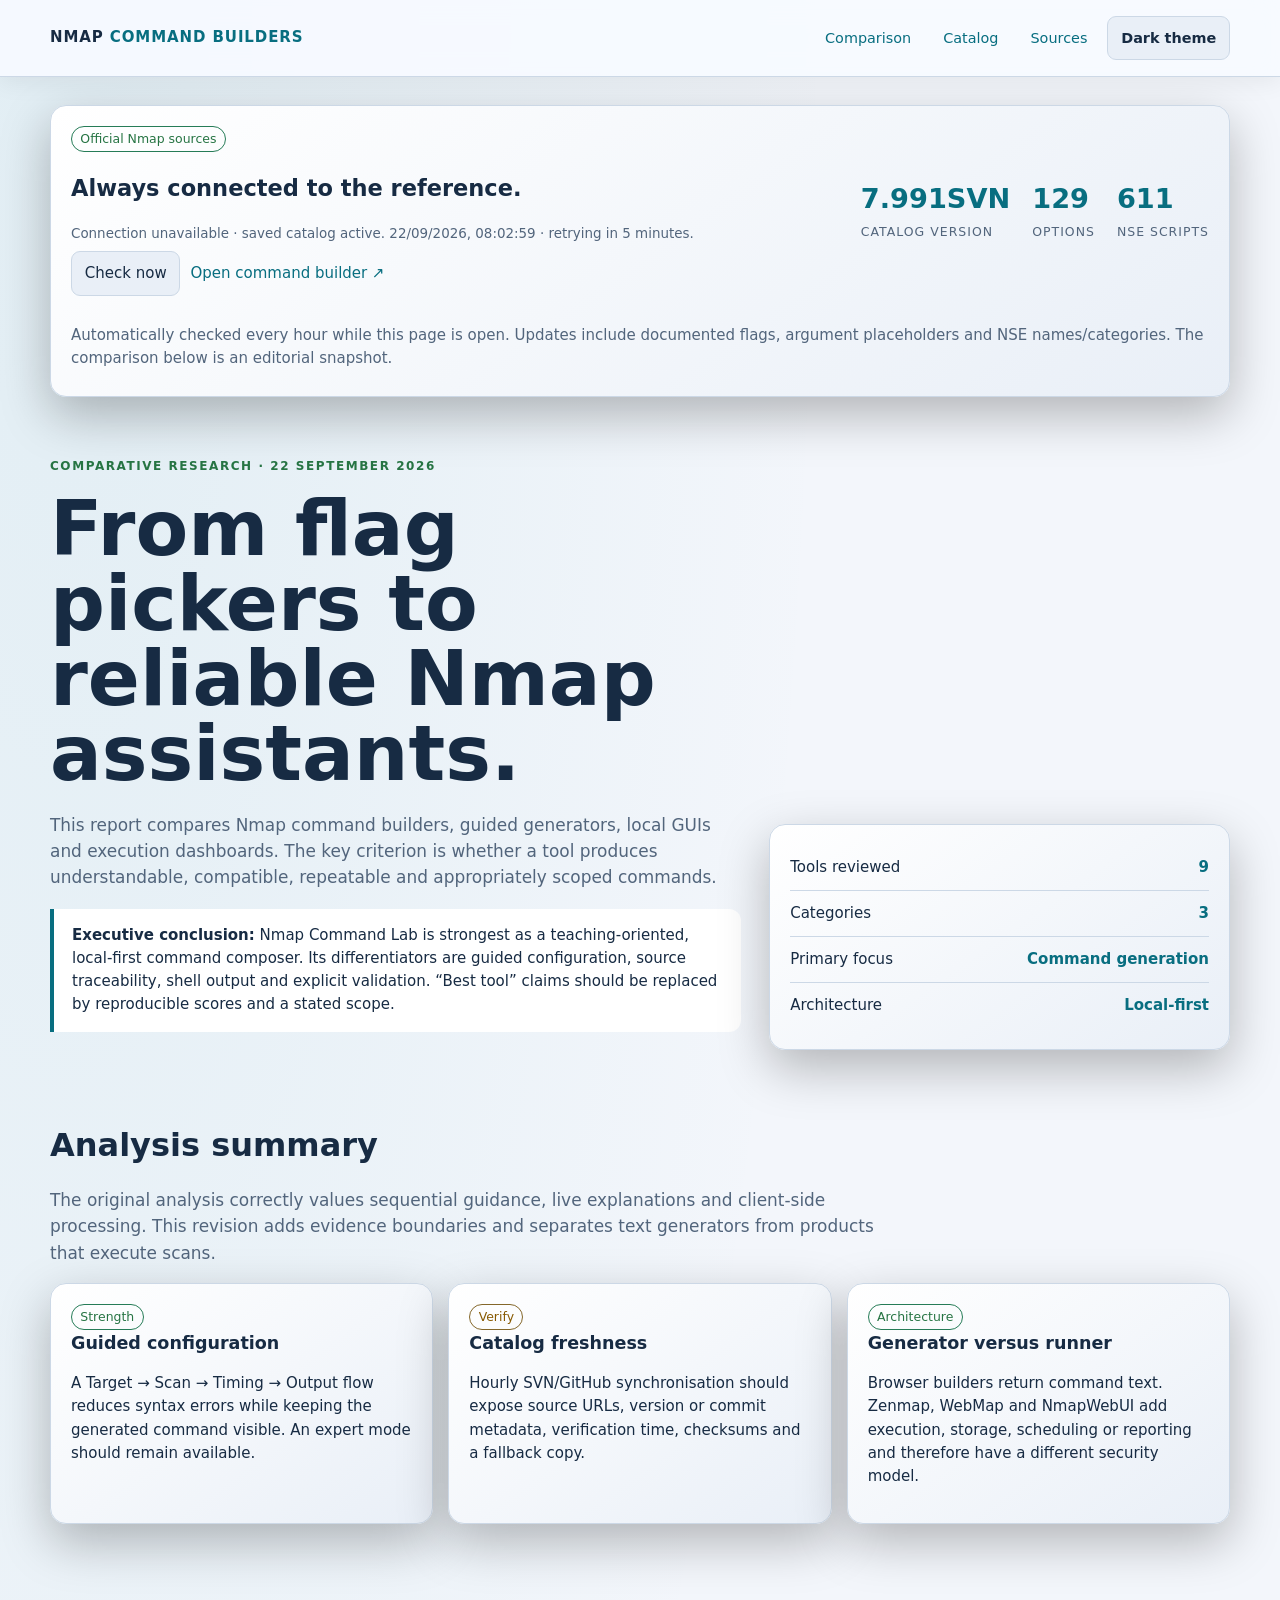
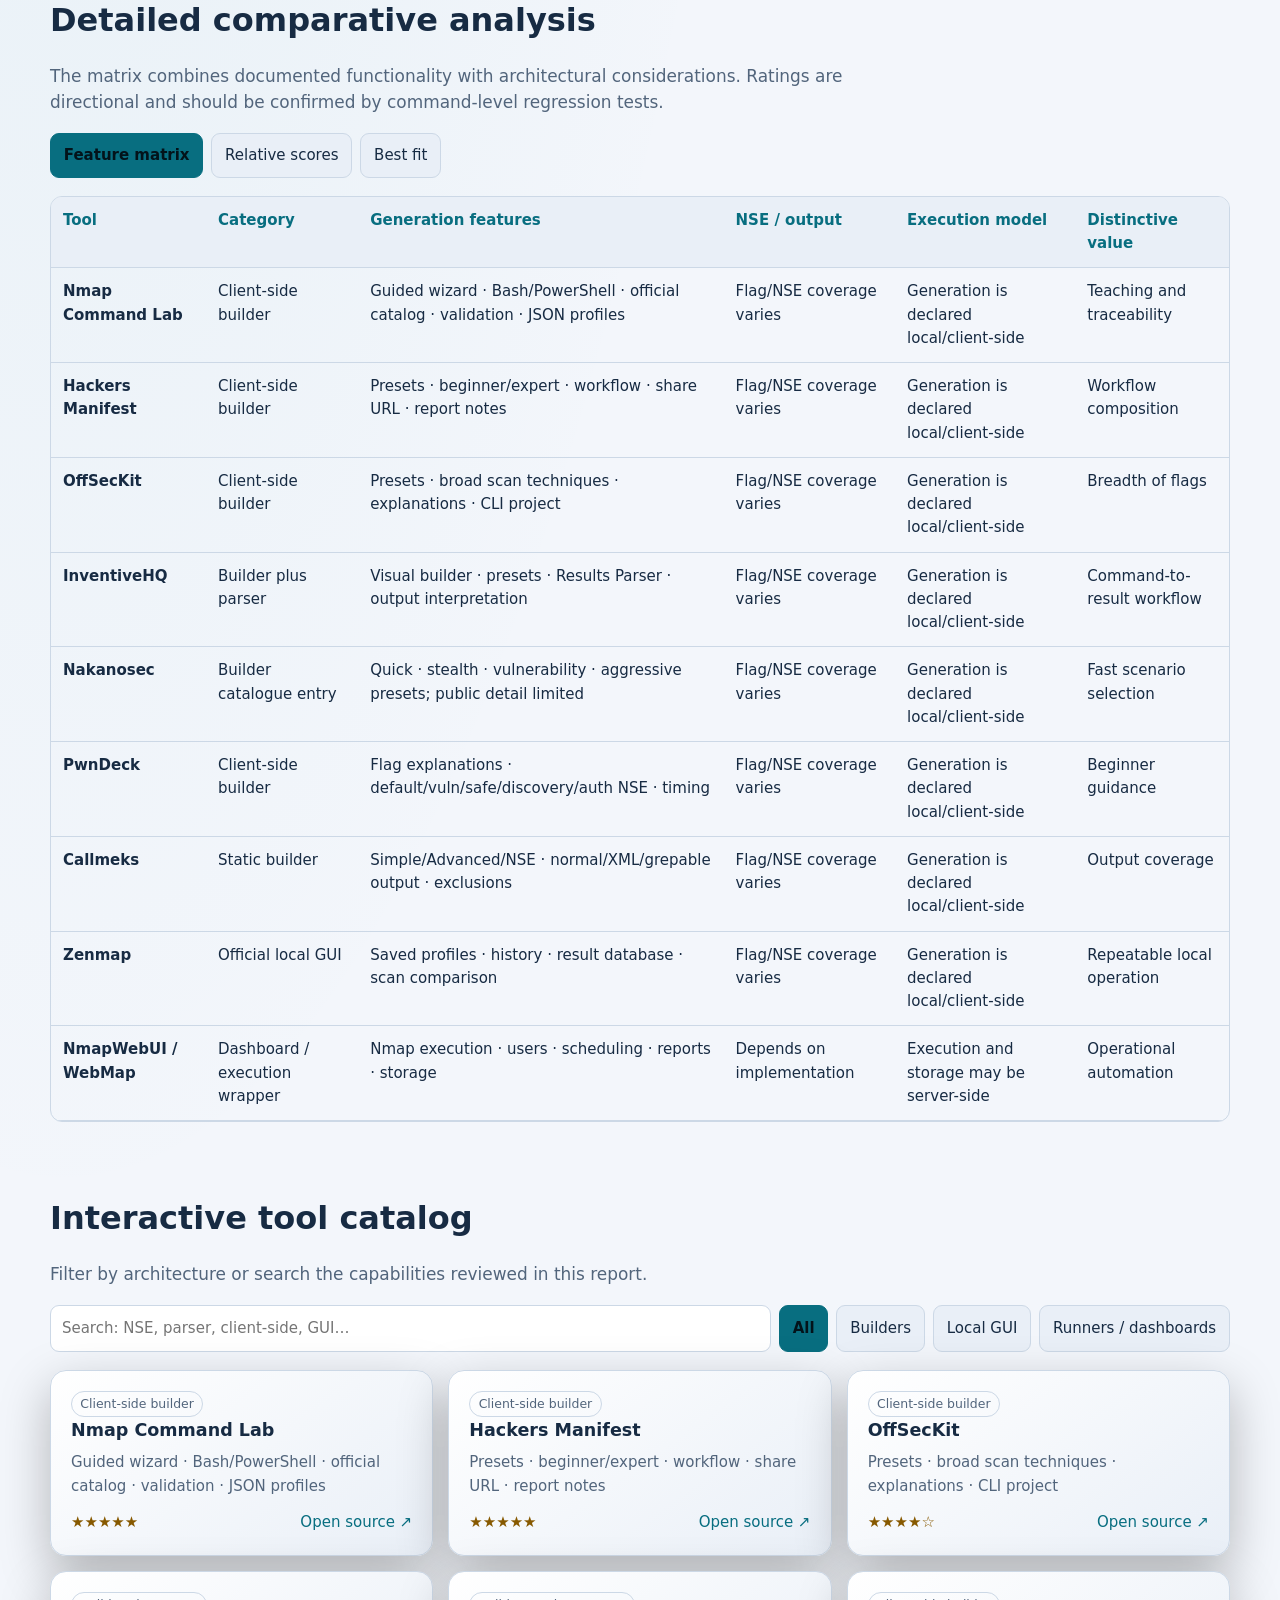
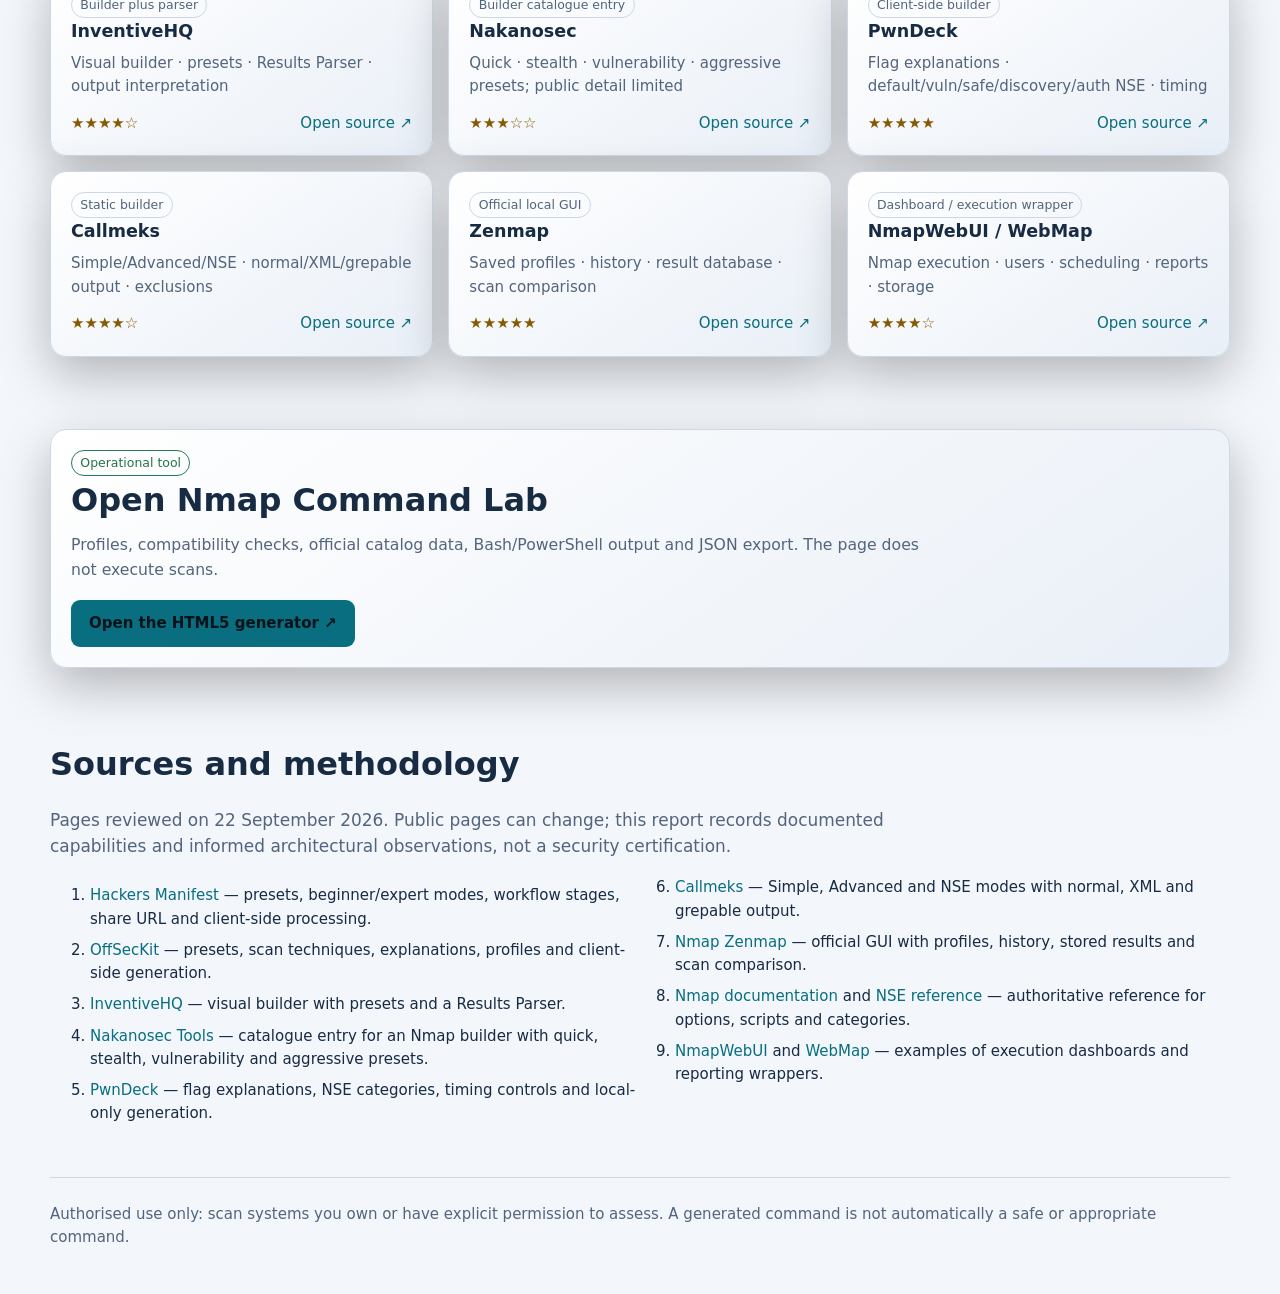
==== commit 183dc116: "Add files via upload" ====
--- a/index.html
+++ b/index.html
@@ -55,7 +55,7 @@
 function renderTools(){const q=document.querySelector('#search').value.toLowerCase(),f=document.querySelector('.filter.active').dataset.filter;const out=tools.filter(t=>(f==='all'||t.kind===f)&&((t.name+' '+t.type+' '+t.features+' '+t.distinct).toLowerCase().includes(q)));document.querySelector('#toolGrid').innerHTML=out.map(t=>{const n=Math.round(t.score.reduce((a,b)=>a+b,0)/t.score.length);return '<article class="card tool-card"><div><span class="tag">'+esc(t.type)+'</span><h3>'+esc(t.name)+'</h3><div class="meta">'+esc(t.features)+'</div></div><div class="bottom"><span class="stars">'+('★'.repeat(n)+'☆'.repeat(5-n))+'</span><a href="'+t.url+'" target="_blank" rel="noreferrer">Open source ↗</a></div></article>'}).join('')||'<div class="card"><strong>No matching tools.</strong></div>'}renderTools();
 document.querySelector('#search').addEventListener('input',renderTools);document.querySelectorAll('.filter').forEach(b=>b.addEventListener('click',()=>{document.querySelectorAll('.filter').forEach(x=>x.classList.remove('active'));b.classList.add('active');renderTools()}));document.querySelectorAll('.tab').forEach(b=>b.addEventListener('click',()=>{document.querySelectorAll('.tab,.tabpane').forEach(x=>x.classList.remove('active'));b.classList.add('active');document.querySelector('#'+b.dataset.tab).classList.add('active')}));const dims=[['Guided usability',5],['Flag explanations',4],['NSE coverage',4],['Profiles / workflow',4],['Local-first privacy',4]];document.querySelector('#bars').innerHTML=dims.map(d=>'<div class="barrow"><span>'+d[0]+'</span><div class="bar"><i style="width:'+d[1]*20+'%"></i></div><strong>'+d[1]+'/5</strong></div>').join('');
 </script>
-<script>(()=>{ const EMBEDDED_CATALOG={"schemaVersion":1,"parserRevision":2,"version":"7.991SVN","channel":"Official SVN / development","transport":"github-mirror","checkedAt":"2026-09-22T13:18:34.759Z","changedAt":"2026-09-21T16:42:23.843Z","changes":{"updated":false,"addedOptions":[],"addedScripts":[]},"options":[{"flag":"-iL","label":"Input from list","category":"man-target-specification","argument":"required","placeholder":"inputfilename","join":"separate","docs":"https://nmap.org/book/man-target-specification.html"},{"flag":"-iR","label":"Choose random targets","category":"man-target-specification","argument":"required","placeholder":"num hosts","join":"separate","docs":"https://nmap.org/book/man-target-specification.html"},{"flag":"--exclude","label":"Exclude hosts/networks","category":"man-target-specification","argument":"required","placeholder":"host1","join":"separate","docs":"https://nmap.org/book/man-target-specification.html"},{"flag":"--excludefile","label":"Exclude list from file","category":"man-target-specification","argument":"required","placeholder":"exclude_file","join":"separate","docs":"https://nmap.org/book/man-target-specification.html"},{"flag":"-n","label":"No reverse DNS resolution","category":"man-target-specification","argument":"none","placeholder":"","join":"separate","docs":"https://nmap.org/book/man-target-specification.html"},{"flag":"-R","label":"Reverse DNS resolution for all targets","category":"man-target-specification","argument":"none","placeholder":"","join":"separate","docs":"https://nmap.org/book/man-target-specification.html"},{"flag":"--resolve-all","label":"Scan each resolved address","category":"man-target-specification","argument":"none","placeholder":"","join":"separate","docs":"https://nmap.org/book/man-target-specification.html"},{"flag":"--unique","label":"Scan each address only once","category":"man-target-specification","argument":"none","placeholder":"","join":"separate","docs":"https://nmap.org/book/man-target-specification.html"},{"flag":"--system-dns","label":"Use system DNS resolver","category":"man-target-specification","argument":"none","placeholder":"","join":"separate","docs":"https://nmap.org/book/man-target-specification.html"},{"flag":"--dns-servers","label":"Servers to use for DNS queries","category":"man-target-specification","argument":"required","placeholder":"server1","join":"separate","docs":"https://nmap.org/book/man-target-specification.html"},{"flag":"-sL","label":"List Scan","category":"man-host-discovery","argument":"none","placeholder":"","join":"separate","docs":"https://nmap.org/book/man-host-discovery.html"},{"flag":"-sn","label":"No port scan","category":"man-host-discovery","argument":"none","placeholder":"","join":"separate","docs":"https://nmap.org/book/man-host-discovery.html"},{"flag":"-Pn","label":"No ping","category":"man-host-discovery","argument":"none","placeholder":"","join":"separate","docs":"https://nmap.org/book/man-host-discovery.html"},{"flag":"-PS","label":"TCP SYN Ping","category":"man-host-discovery","argument":"optional","placeholder":"port list","join":"attached","docs":"https://nmap.org/book/man-host-discovery.html"},{"flag":"-PA","label":"TCP ACK Ping","category":"man-host-discovery","argument":"optional","placeholder":"port list","join":"attached","docs":"https://nmap.org/book/man-host-discovery.html"},{"flag":"-PU","label":"UDP Ping","category":"man-host-discovery","argument":"optional","placeholder":"port list","join":"attached","docs":"https://nmap.org/book/man-host-discovery.html"},{"flag":"-PY","label":"SCTP INIT Ping","category":"man-host-discovery","argument":"optional","placeholder":"port list","join":"attached","docs":"https://nmap.org/book/man-host-discovery.html"},{"flag":"-PE","label":"ICMP Ping Types","category":"man-host-discovery","argument":"none","placeholder":"","join":"separate","docs":"https://nmap.org/book/man-host-discovery.html"},{"flag":"-PP","label":"ICMP Ping Types","category":"man-host-discovery","argument":"none","placeholder":"","join":"separate","docs":"https://nmap.org/book/man-host-discovery.html"},{"flag":"-PM","label":"ICMP Ping Types","category":"man-host-discovery","argument":"none","placeholder":"","join":"separate","docs":"https://nmap.org/book/man-host-discovery.html"},{"flag":"-PO","label":"IP Protocol Ping","category":"man-host-discovery","argument":"optional","placeholder":"protocol list","join":"attached","docs":"https://nmap.org/book/man-host-discovery.html"},{"flag":"--disable-arp-ping","label":"No ARP or ND Ping","category":"man-host-discovery","argument":"none","placeholder":"","join":"separate","docs":"https://nmap.org/book/man-host-discovery.html"},{"flag":"--discovery-ignore-rst","label":"--discovery-ignore-rst","category":"man-host-discovery","argument":"none","placeholder":"","join":"separate","docs":"https://nmap.org/book/man-host-discovery.html"},{"flag":"--traceroute","label":"Trace path to host","category":"man-host-discovery","argument":"none","placeholder":"","join":"separate","docs":"https://nmap.org/book/man-host-discovery.html"},{"flag":"-sS","label":"TCP SYN scan","category":"man-port-scanning-techniques","argument":"none","placeholder":"","join":"separate","docs":"https://nmap.org/book/man-port-scanning-techniques.html"},{"flag":"-sT","label":"TCP connect scan","category":"man-port-scanning-techniques","argument":"none","placeholder":"","join":"separate","docs":"https://nmap.org/book/man-port-scanning-techniques.html"},{"flag":"-sU","label":"UDP scans","category":"man-port-scanning-techniques","argument":"none","placeholder":"","join":"separate","docs":"https://nmap.org/book/man-port-scanning-techniques.html"},{"flag":"-sY","label":"SCTP INIT scan","category":"man-port-scanning-techniques","argument":"none","placeholder":"","join":"separate","docs":"https://nmap.org/book/man-port-scanning-techniques.html"},{"flag":"-sN","label":"TCP NULL, FIN, and Xmas scans","category":"man-port-scanning-techniques","argument":"none","placeholder":"","join":"separate","docs":"https://nmap.org/book/man-port-scanning-techniques.html"},{"flag":"-sF","label":"TCP NULL, FIN, and Xmas scans","category":"man-port-scanning-techniques","argument":"none","placeholder":"","join":"separate","docs":"https://nmap.org/book/man-port-scanning-techniques.html"},{"flag":"-sX","label":"TCP NULL, FIN, and Xmas scans","category":"man-port-scanning-techniques","argument":"none","placeholder":"","join":"separate","docs":"https://nmap.org/book/man-port-scanning-techniques.html"},{"flag":"-sA","label":"TCP ACK scan","category":"man-port-scanning-techniques","argument":"none","placeholder":"","join":"separate","docs":"https://nmap.org/book/man-port-scanning-techniques.html"},{"flag":"-sW","label":"TCP Window scan","category":"man-port-scanning-techniques","argument":"none","placeholder":"","join":"separate","docs":"https://nmap.org/book/man-port-scanning-techniques.html"},{"flag":"-sM","label":"TCP Maimon scan","category":"man-port-scanning-techniques","argument":"none","placeholder":"","join":"separate","docs":"https://nmap.org/book/man-port-scanning-techniques.html"},{"flag":"--scanflags","label":"Custom TCP scan","category":"man-port-scanning-techniques","argument":"required","placeholder":"flags","join":"separate","docs":"https://nmap.org/book/man-port-scanning-techniques.html"},{"flag":"-sZ","label":"SCTP COOKIE ECHO scan","category":"man-port-scanning-techniques","argument":"none","placeholder":"","join":"separate","docs":"https://nmap.org/book/man-port-scanning-techniques.html"},{"flag":"-sI","label":"idle scan","category":"man-port-scanning-techniques","argument":"required","placeholder":"zombie host","join":"separate","docs":"https://nmap.org/book/man-port-scanning-techniques.html"},{"flag":"-sO","label":"IP protocol scan","category":"man-port-scanning-techniques","argument":"none","placeholder":"","join":"separate","docs":"https://nmap.org/book/man-port-scanning-techniques.html"},{"flag":"-b","label":"FTP bounce scan","category":"man-port-scanning-techniques","argument":"required","placeholder":"FTP relay host","join":"separate","docs":"https://nmap.org/book/man-port-scanning-techniques.html"},{"flag":"-p","label":"Only scan specified ports","category":"man-port-specification","argument":"required","placeholder":"port ranges","join":"separate","docs":"https://nmap.org/book/man-port-specification.html"},{"flag":"--exclude-ports","label":"Exclude the specified ports from scanning","category":"man-port-specification","argument":"required","placeholder":"port ranges","join":"separate","docs":"https://nmap.org/book/man-port-specification.html"},{"flag":"-F","label":"Fast (limited port) scan","category":"man-port-specification","argument":"none","placeholder":"","join":"separate","docs":"https://nmap.org/book/man-port-specification.html"},{"flag":"-r","label":"Don't randomize ports","category":"man-port-specification","argument":"none","placeholder":"","join":"separate","docs":"https://nmap.org/book/man-port-specification.html"},{"flag":"--port-ratio","label":"--port-ratio","category":"man-port-specification","argument":"required","placeholder":"ratio","join":"separate","docs":"https://nmap.org/book/man-port-specification.html"},{"flag":"--top-ports","label":"--top-ports","category":"man-port-specification","argument":"required","placeholder":"n","join":"separate","docs":"https://nmap.org/book/man-port-specification.html"},{"flag":"-sV","label":"Version detection","category":"man-version-detection","argument":"none","placeholder":"","join":"separate","docs":"https://nmap.org/book/man-version-detection.html"},{"flag":"--allports","label":"Don't exclude any ports from version detection","category":"man-version-detection","argument":"none","placeholder":"","join":"separate","docs":"https://nmap.org/book/man-version-detection.html"},{"flag":"--version-intensity","label":"Set version scan intensity","category":"man-version-detection","argument":"required","placeholder":"intensity","join":"separate","docs":"https://nmap.org/book/man-version-detection.html"},{"flag":"--version-light","label":"Enable light mode","category":"man-version-detection","argument":"none","placeholder":"","join":"separate","docs":"https://nmap.org/book/man-version-detection.html"},{"flag":"--version-all","label":"Try every single probe","category":"man-version-detection","argument":"none","placeholder":"","join":"separate","docs":"https://nmap.org/book/man-version-detection.html"},{"flag":"--version-trace","label":"Trace version scan activity","category":"man-version-detection","argument":"none","placeholder":"","join":"separate","docs":"https://nmap.org/book/man-version-detection.html"},{"flag":"-O","label":"Enable OS detection","category":"man-os-detection","argument":"none","placeholder":"","join":"separate","docs":"https://nmap.org/book/man-os-detection.html"},{"flag":"--osscan-limit","label":"Limit OS detection to promising targets","category":"man-os-detection","argument":"none","placeholder":"","join":"separate","docs":"https://nmap.org/book/man-os-detection.html"},{"flag":"--osscan-guess","label":"Guess OS detection results","category":"man-os-detection","argument":"none","placeholder":"","join":"separate","docs":"https://nmap.org/book/man-os-detection.html"},{"flag":"--fuzzy","label":"Guess OS detection results","category":"man-os-detection","argument":"none","placeholder":"","join":"separate","docs":"https://nmap.org/book/man-os-detection.html"},{"flag":"--max-os-tries","label":"Set the maximum number of OS detection tries against a target","category":"man-os-detection","argument":"required","placeholder":"number","join":"separate","docs":"https://nmap.org/book/man-os-detection.html"},{"flag":"-sC","label":"-sC","category":"man-nse","argument":"none","placeholder":"","join":"separate","docs":"https://nmap.org/book/man-nse.html"},{"flag":"--script","label":"--script","category":"man-nse","argument":"required","placeholder":"filename","join":"separate","docs":"https://nmap.org/book/man-nse.html"},{"flag":"--script-args","label":"--script-args","category":"man-nse","argument":"required","placeholder":"n1","join":"separate","docs":"https://nmap.org/book/man-nse.html"},{"flag":"--script-args-file","label":"--script-args-file","category":"man-nse","argument":"required","placeholder":"filename","join":"separate","docs":"https://nmap.org/book/man-nse.html"},{"flag":"--script-help","label":"--script-help","category":"man-nse","argument":"required","placeholder":"filename","join":"separate","docs":"https://nmap.org/book/man-nse.html"},{"flag":"--script-trace","label":"--script-trace","category":"man-nse","argument":"none","placeholder":"","join":"separate","docs":"https://nmap.org/book/man-nse.html"},{"flag":"--script-updatedb","label":"--script-updatedb","category":"man-nse","argument":"none","placeholder":"","join":"separate","docs":"https://nmap.org/book/man-nse.html"},{"flag":"--min-hostgroup","label":"Adjust parallel scan group sizes","category":"man-performance","argument":"required","placeholder":"numhosts","join":"separate","docs":"https://nmap.org/book/man-performance.html"},{"flag":"--max-hostgroup","label":"Adjust parallel scan group sizes","category":"man-performance","argument":"required","placeholder":"numhosts","join":"separate","docs":"https://nmap.org/book/man-performance.html"},{"flag":"--min-parallelism","label":"Adjust probe parallelization","category":"man-performance","argument":"required","placeholder":"numprobes","join":"separate","docs":"https://nmap.org/book/man-performance.html"},{"flag":"--max-parallelism","label":"Adjust probe parallelization","category":"man-performance","argument":"required","placeholder":"numprobes","join":"separate","docs":"https://nmap.org/book/man-performance.html"},{"flag":"--min-rtt-timeout","label":"Adjust probe timeouts","category":"man-performance","argument":"required","placeholder":"time","join":"separate","docs":"https://nmap.org/book/man-performance.html"},{"flag":"--max-rtt-timeout","label":"Adjust probe timeouts","category":"man-performance","argument":"required","placeholder":"time","join":"separate","docs":"https://nmap.org/book/man-performance.html"},{"flag":"--initial-rtt-timeout","label":"Adjust probe timeouts","category":"man-performance","argument":"required","placeholder":"time","join":"separate","docs":"https://nmap.org/book/man-performance.html"},{"flag":"--max-retries","label":"Specify the maximum number of port scan probe retransmissions","category":"man-performance","argument":"required","placeholder":"numtries","join":"separate","docs":"https://nmap.org/book/man-performance.html"},{"flag":"--host-timeout","label":"Give up on slow target hosts","category":"man-performance","argument":"required","placeholder":"time","join":"separate","docs":"https://nmap.org/book/man-performance.html"},{"flag":"--script-timeout","label":"--script-timeout","category":"man-performance","argument":"required","placeholder":"time","join":"separate","docs":"https://nmap.org/book/man-performance.html"},{"flag":"--scan-delay","label":"Adjust delay between probes","category":"man-performance","argument":"required","placeholder":"time","join":"separate","docs":"https://nmap.org/book/man-performance.html"},{"flag":"--max-scan-delay","label":"Adjust delay between probes","category":"man-performance","argument":"required","placeholder":"time","join":"separate","docs":"https://nmap.org/book/man-performance.html"},{"flag":"--min-rate","label":"Directly control the scanning rate","category":"man-performance","argument":"required","placeholder":"number","join":"separate","docs":"https://nmap.org/book/man-performance.html"},{"flag":"--max-rate","label":"Directly control the scanning rate","category":"man-performance","argument":"required","placeholder":"number","join":"separate","docs":"https://nmap.org/book/man-performance.html"},{"flag":"--defeat-rst-ratelimit","label":"--defeat-rst-ratelimit","category":"man-performance","argument":"none","placeholder":"","join":"separate","docs":"https://nmap.org/book/man-performance.html"},{"flag":"--defeat-icmp-ratelimit","label":"--defeat-icmp-ratelimit","category":"man-performance","argument":"none","placeholder":"","join":"separate","docs":"https://nmap.org/book/man-performance.html"},{"flag":"--nsock-engine","label":"--nsock-engine","category":"man-performance","argument":"required","placeholder":"engine","join":"separate","docs":"https://nmap.org/book/man-performance.html"},{"flag":"-T","label":"Set a timing template","category":"man-performance","argument":"required","placeholder":"0–5","join":"attached","docs":"https://nmap.org/book/man-performance.html"},{"flag":"-f","label":"using the specified MTU","category":"man-bypass-firewalls-ids","argument":"none","placeholder":"","join":"separate","docs":"https://nmap.org/book/man-bypass-firewalls-ids.html"},{"flag":"--mtu","label":"using the specified MTU","category":"man-bypass-firewalls-ids","argument":"required","placeholder":"number","join":"separate","docs":"https://nmap.org/book/man-bypass-firewalls-ids.html"},{"flag":"-D","label":"Cloak a scan with decoys","category":"man-bypass-firewalls-ids","argument":"required","placeholder":"decoy1","join":"separate","docs":"https://nmap.org/book/man-bypass-firewalls-ids.html"},{"flag":"-S","label":"Spoof source address","category":"man-bypass-firewalls-ids","argument":"required","placeholder":"IP_Address","join":"separate","docs":"https://nmap.org/book/man-bypass-firewalls-ids.html"},{"flag":"-e","label":"Use specified interface","category":"man-bypass-firewalls-ids","argument":"required","placeholder":"interface","join":"separate","docs":"https://nmap.org/book/man-bypass-firewalls-ids.html"},{"flag":"--source-port","label":"Spoof source port number","category":"man-bypass-firewalls-ids","argument":"required","placeholder":"portnumber","join":"separate","docs":"https://nmap.org/book/man-bypass-firewalls-ids.html"},{"flag":"-g","label":"Spoof source port number","category":"man-bypass-firewalls-ids","argument":"required","placeholder":"portnumber","join":"separate","docs":"https://nmap.org/book/man-bypass-firewalls-ids.html"},{"flag":"--data","label":"Append custom binary data to sent packets","category":"man-bypass-firewalls-ids","argument":"required","placeholder":"hex string","join":"separate","docs":"https://nmap.org/book/man-bypass-firewalls-ids.html"},{"flag":"--data-string","label":"Append custom string to sent packets","category":"man-bypass-firewalls-ids","argument":"required","placeholder":"string","join":"separate","docs":"https://nmap.org/book/man-bypass-firewalls-ids.html"},{"flag":"--data-length","label":"Append random data to sent packets","category":"man-bypass-firewalls-ids","argument":"required","placeholder":"number","join":"separate","docs":"https://nmap.org/book/man-bypass-firewalls-ids.html"},{"flag":"--ip-options","label":"Send packets with specified ip options","category":"man-bypass-firewalls-ids","argument":"required","placeholder":"R|S [route]|L [route]|T|U ...","join":"separate","docs":"https://nmap.org/book/man-bypass-firewalls-ids.html"},{"flag":"--ttl","label":"Set IP time-to-live field","category":"man-bypass-firewalls-ids","argument":"required","placeholder":"value","join":"separate","docs":"https://nmap.org/book/man-bypass-firewalls-ids.html"},{"flag":"--randomize-hosts","label":"Randomize target host order","category":"man-bypass-firewalls-ids","argument":"none","placeholder":"","join":"separate","docs":"https://nmap.org/book/man-bypass-firewalls-ids.html"},{"flag":"--spoof-mac","label":"Spoof MAC address","category":"man-bypass-firewalls-ids","argument":"required","placeholder":"MAC address, prefix, or vendor name","join":"separate","docs":"https://nmap.org/book/man-bypass-firewalls-ids.html"},{"flag":"--proxies","label":"Relay TCP connections through a chain of proxies","category":"man-bypass-firewalls-ids","argument":"required","placeholder":"Comma-separated list of proxy URLs","join":"separate","docs":"https://nmap.org/book/man-bypass-firewalls-ids.html"},{"flag":"--badsum","label":"Send packets with bogus TCP/UDP checksums","category":"man-bypass-firewalls-ids","argument":"none","placeholder":"","join":"separate","docs":"https://nmap.org/book/man-bypass-firewalls-ids.html"},{"flag":"--adler32","label":"Use deprecated Adler32 instead of CRC32C for SCTP checksums","category":"man-bypass-firewalls-ids","argument":"none","placeholder":"","join":"separate","docs":"https://nmap.org/book/man-bypass-firewalls-ids.html"},{"flag":"-oN","label":"normal output","category":"man-output","argument":"required","placeholder":"filespec","join":"separate","docs":"https://nmap.org/book/man-output.html"},{"flag":"-oX","label":"XML output","category":"man-output","argument":"required","placeholder":"filespec","join":"separate","docs":"https://nmap.org/book/man-output.html"},{"flag":"-oS","label":"ScRipT KIdd|3 oUTpuT","category":"man-output","argument":"required","placeholder":"filespec","join":"separate","docs":"https://nmap.org/book/man-output.html"},{"flag":"-oG","label":"grepable output","category":"man-output","argument":"required","placeholder":"filespec","join":"separate","docs":"https://nmap.org/book/man-output.html"},{"flag":"-oA","label":"Output to all formats","category":"man-output","argument":"required","placeholder":"basename","join":"separate","docs":"https://nmap.org/book/man-output.html"},{"flag":"-v","label":"Set verbosity level","category":"man-output","argument":"optional","placeholder":"level","join":"attached","docs":"https://nmap.org/book/man-output.html"},{"flag":"-d","label":"Set debugging level","category":"man-output","argument":"optional","placeholder":"level","join":"attached","docs":"https://nmap.org/book/man-output.html"},{"flag":"--reason","label":"Host and port state reasons","category":"man-output","argument":"none","placeholder":"","join":"separate","docs":"https://nmap.org/book/man-output.html"},{"flag":"--stats-every","label":"Print periodic timing stats","category":"man-output","argument":"required","placeholder":"time","join":"separate","docs":"https://nmap.org/book/man-output.html"},{"flag":"--packet-trace","label":"Trace packets and data sent and received","category":"man-output","argument":"none","placeholder":"","join":"separate","docs":"https://nmap.org/book/man-output.html"},{"flag":"--open","label":"Show only open (or possibly open) ports","category":"man-output","argument":"none","placeholder":"","join":"separate","docs":"https://nmap.org/book/man-output.html"},{"flag":"--iflist","label":"List interfaces and routes","category":"man-output","argument":"none","placeholder":"","join":"separate","docs":"https://nmap.org/book/man-output.html"},{"flag":"--append-output","label":"Append to rather than clobber output files","category":"man-output","argument":"none","placeholder":"","join":"separate","docs":"https://nmap.org/book/man-output.html"},{"flag":"--resume","label":"Resume aborted scan","category":"man-output","argument":"required","placeholder":"filename","join":"separate","docs":"https://nmap.org/book/man-output.html"},{"flag":"--noninteractive","label":"Disable runtime interactions","category":"man-output","argument":"none","placeholder":"","join":"separate","docs":"https://nmap.org/book/man-output.html"},{"flag":"--stylesheet","label":"Set XSL stylesheet to transform XML output","category":"man-output","argument":"required","placeholder":"path or URL","join":"separate","docs":"https://nmap.org/book/man-output.html"},{"flag":"--webxml","label":"Load stylesheet from Nmap.Org","category":"man-output","argument":"none","placeholder":"","join":"separate","docs":"https://nmap.org/book/man-output.html"},{"flag":"--no-stylesheet","label":"Omit XSL stylesheet declaration from XML","category":"man-output","argument":"none","placeholder":"","join":"separate","docs":"https://nmap.org/book/man-output.html"},{"flag":"-6","label":"Enable IPv6 scanning","category":"man-misc-options","argument":"none","placeholder":"","join":"separate","docs":"https://nmap.org/book/man-misc-options.html"},{"flag":"-A","label":"Aggressive scan options","category":"man-misc-options","argument":"none","placeholder":"","join":"separate","docs":"https://nmap.org/book/man-misc-options.html"},{"flag":"--datadir","label":"Specify custom Nmap data file location","category":"man-misc-options","argument":"required","placeholder":"directoryname","join":"separate","docs":"https://nmap.org/book/man-misc-options.html"},{"flag":"--servicedb","label":"Specify custom services file","category":"man-misc-options","argument":"required","placeholder":"services file","join":"separate","docs":"https://nmap.org/book/man-misc-options.html"},{"flag":"--versiondb","label":"Specify custom service probes file","category":"man-misc-options","argument":"required","placeholder":"service probes file","join":"separate","docs":"https://nmap.org/book/man-misc-options.html"},{"flag":"--send-eth","label":"Use raw ethernet sending","category":"man-misc-options","argument":"none","placeholder":"","join":"separate","docs":"https://nmap.org/book/man-misc-options.html"},{"flag":"--send-ip","label":"Send at raw IP level","category":"man-misc-options","argument":"none","placeholder":"","join":"separate","docs":"https://nmap.org/book/man-misc-options.html"},{"flag":"--privileged","label":"Assume that the user is fully privileged","category":"man-misc-options","argument":"none","placeholder":"","join":"separate","docs":"https://nmap.org/book/man-misc-options.html"},{"flag":"--unprivileged","label":"Assume that the user lacks raw socket privileges","category":"man-misc-options","argument":"none","placeholder":"","join":"separate","docs":"https://nmap.org/book/man-misc-options.html"},{"flag":"-V","label":"Print version number","category":"man-misc-options","argument":"none","placeholder":"","join":"separate","docs":"https://nmap.org/book/man-misc-options.html"},{"flag":"--version","label":"Print version number","category":"man-misc-options","argument":"none","placeholder":"","join":"separate","docs":"https://nmap.org/book/man-misc-options.html"},{"flag":"-h","label":"Print help summary page","category":"man-misc-options","argument":"none","placeholder":"","join":"separate","docs":"https://nmap.org/book/man-misc-options.html"},{"flag":"--help","label":"Print help summary page","category":"man-misc-options","argument":"none","placeholder":"","join":"separate","docs":"https://nmap.org/book/man-misc-options.html"}],"scripts":[{"name":"acarsd-info","categories":["discovery","safe"]},{"name":"address-info","categories":["default","safe"]},{"name":"afp-brute","categories":["brute","intrusive"]},{"name":"afp-ls","categories":["discovery","safe"]},{"name":"afp-path-vuln","categories":["exploit","intrusive","vuln"]},{"name":"afp-serverinfo","categories":["default","discovery","safe"]},{"name":"afp-showmount","categories":["discovery","safe"]},{"name":"ajp-auth","categories":["auth","default","safe"]},{"name":"ajp-brute","categories":["brute","intrusive"]},{"name":"ajp-headers","categories":["discovery","safe"]},{"name":"ajp-methods","categories":["default","safe"]},{"name":"ajp-request","categories":["discovery","safe"]},{"name":"allseeingeye-info","categories":["discovery","safe","version"]},{"name":"amqp-info","categories":["default","discovery","safe","version"]},{"name":"asn-query","categories":["discovery","external","safe"]},{"name":"auth-owners","categories":["default","safe"]},{"name":"auth-spoof","categories":["malware","safe"]},{"name":"backorifice-brute","categories":["brute","intrusive"]},{"name":"backorifice-info","categories":["default","discovery","safe"]},{"name":"bacnet-info","categories":["discovery","version"]},{"name":"banner","categories":["discovery","safe"]},{"name":"bitcoin-getaddr","categories":["discovery","safe"]},{"name":"bitcoin-info","categories":["discovery","safe"]},{"name":"bitcoinrpc-info","categories":["default","discovery","safe"]},{"name":"bittorrent-discovery","categories":["discovery","safe"]},{"name":"bjnp-discover","categories":["discovery","safe"]},{"name":"broadcast-ataoe-discover","categories":["broadcast","safe"]},{"name":"broadcast-avahi-dos","categories":["broadcast","dos","intrusive","vuln"]},{"name":"broadcast-bjnp-discover","categories":["broadcast","safe"]},{"name":"broadcast-db2-discover","categories":["broadcast","safe"]},{"name":"broadcast-dhcp-discover","categories":["broadcast","safe"]},{"name":"broadcast-dhcp6-discover","categories":["broadcast","safe"]},{"name":"broadcast-dns-service-discovery","categories":["broadcast","safe"]},{"name":"broadcast-dropbox-listener","categories":["broadcast","safe"]},{"name":"broadcast-eigrp-discovery","categories":["broadcast","discovery","safe"]},{"name":"broadcast-hid-discoveryd","categories":["broadcast","discovery","safe"]},{"name":"broadcast-igmp-discovery","categories":["broadcast","discovery","safe"]},{"name":"broadcast-jenkins-discover","categories":["broadcast","discovery","safe"]},{"name":"broadcast-listener","categories":["broadcast","safe"]},{"name":"broadcast-ms-sql-discover","categories":["broadcast","safe"]},{"name":"broadcast-netbios-master-browser","categories":["broadcast","safe"]},{"name":"broadcast-networker-discover","categories":["broadcast","safe"]},{"name":"broadcast-novell-locate","categories":["broadcast","safe"]},{"name":"broadcast-ospf2-discover","categories":["broadcast","discovery","safe"]},{"name":"broadcast-pc-anywhere","categories":["broadcast","safe"]},{"name":"broadcast-pc-duo","categories":["broadcast","safe"]},{"name":"broadcast-pim-discovery","categories":["broadcast","discovery","safe"]},{"name":"broadcast-ping","categories":["broadcast","discovery","safe"]},{"name":"broadcast-pppoe-discover","categories":["broadcast","safe"]},{"name":"broadcast-rip-discover","categories":["broadcast","safe"]},{"name":"broadcast-ripng-discover","categories":["broadcast","safe"]},{"name":"broadcast-sonicwall-discover","categories":["broadcast","safe"]},{"name":"broadcast-sybase-asa-discover","categories":["broadcast","safe"]},{"name":"broadcast-tellstick-discover","categories":["broadcast","safe"]},{"name":"broadcast-upnp-info","categories":["broadcast","safe"]},{"name":"broadcast-versant-locate","categories":["broadcast","safe"]},{"name":"broadcast-wake-on-lan","categories":["broadcast","safe"]},{"name":"broadcast-wpad-discover","categories":["broadcast","safe"]},{"name":"broadcast-wsdd-discover","categories":["broadcast","safe"]},{"name":"broadcast-xdmcp-discover","categories":["broadcast","safe"]},{"name":"cassandra-brute","categories":["brute","intrusive"]},{"name":"cassandra-info","categories":["default","discovery","safe"]},{"name":"cccam-version","categories":["version"]},{"name":"cics-enum","categories":["brute","intrusive"]},{"name":"cics-info","categories":["discovery","safe"]},{"name":"cics-user-brute","categories":["brute","intrusive"]},{"name":"cics-user-enum","categories":["brute","intrusive"]},{"name":"citrix-brute-xml","categories":["brute","intrusive"]},{"name":"citrix-enum-apps-xml","categories":["discovery","safe"]},{"name":"citrix-enum-apps","categories":["discovery","safe"]},{"name":"citrix-enum-servers-xml","categories":["discovery","safe"]},{"name":"citrix-enum-servers","categories":["discovery","safe"]},{"name":"clamav-exec","categories":["exploit","vuln"]},{"name":"clock-skew","categories":["default","safe"]},{"name":"coap-resources","categories":["discovery","safe"]},{"name":"couchdb-databases","categories":["discovery","safe"]},{"name":"couchdb-stats","categories":["discovery","safe"]},{"name":"creds-summary","categories":["auth","default","safe"]},{"name":"cups-info","categories":["discovery","safe"]},{"name":"cups-queue-info","categories":["discovery","safe"]},{"name":"cvs-brute-repository","categories":["brute","intrusive"]},{"name":"cvs-brute","categories":["brute","intrusive"]},{"name":"daap-get-library","categories":["discovery","safe"]},{"name":"daytime","categories":["discovery","safe"]},{"name":"db2-das-info","categories":["discovery","safe","version"]},{"name":"deluge-rpc-brute","categories":["brute","intrusive"]},{"name":"dhcp-discover","categories":["discovery","safe"]},{"name":"dicom-brute","categories":["auth","brute"]},{"name":"dicom-ping","categories":["auth","default","discovery","safe"]},{"name":"dict-info","categories":["discovery","safe"]},{"name":"distcc-cve2004-2687","categories":["exploit","intrusive","vuln"]},{"name":"dns-blacklist","categories":["external","safe"]},{"name":"dns-brute","categories":["discovery","intrusive"]},{"name":"dns-cache-snoop","categories":["discovery","intrusive"]},{"name":"dns-check-zone","categories":["discovery","external","safe"]},{"name":"dns-client-subnet-scan","categories":["discovery","safe"]},{"name":"dns-fuzz","categories":["fuzzer","intrusive"]},{"name":"dns-ip6-arpa-scan","categories":["discovery","intrusive"]},{"name":"dns-nsec-enum","categories":["discovery","intrusive"]},{"name":"dns-nsec3-enum","categories":["discovery","intrusive"]},{"name":"dns-nsid","categories":["default","discovery","safe"]},{"name":"dns-random-srcport","categories":["external","intrusive"]},{"name":"dns-random-txid","categories":["external","intrusive"]},{"name":"dns-recursion","categories":["default","safe"]},{"name":"dns-service-discovery","categories":["default","discovery","safe"]},{"name":"dns-srv-enum","categories":["discovery","safe"]},{"name":"dns-update","categories":["intrusive","vuln"]},{"name":"dns-zeustracker","categories":["discovery","external","malware","safe"]},{"name":"dns-zone-transfer","categories":["discovery","intrusive"]},{"name":"docker-version","categories":["version"]},{"name":"domcon-brute","categories":["brute","intrusive"]},{"name":"domcon-cmd","categories":["auth","intrusive"]},{"name":"domino-enum-users","categories":["auth","intrusive"]},{"name":"dpap-brute","categories":["brute","intrusive"]},{"name":"drda-brute","categories":["brute","intrusive"]},{"name":"drda-info","categories":["discovery","safe","version"]},{"name":"duplicates","categories":["safe"]},{"name":"eap-info","categories":["broadcast","safe"]},{"name":"enip-info","categories":["discovery","version"]},{"name":"epmd-info","categories":["default","discovery","safe"]},{"name":"eppc-enum-processes","categories":["discovery","safe"]},{"name":"fcrdns","categories":["discovery","safe"]},{"name":"finger","categories":["default","discovery","safe"]},{"name":"fingerprint-strings","categories":["version"]},{"name":"firewalk","categories":["discovery","safe"]},{"name":"firewall-bypass","categories":["intrusive","vuln"]},{"name":"flume-master-info","categories":["default","discovery","safe"]},{"name":"fox-info","categories":["discovery","version"]},{"name":"freelancer-info","categories":["default","discovery","safe","version"]},{"name":"ftp-anon","categories":["auth","default","safe"]},{"name":"ftp-bounce","categories":["default","safe"]},{"name":"ftp-brute","categories":["brute","intrusive"]},{"name":"ftp-libopie","categories":["intrusive","vuln"]},{"name":"ftp-proftpd-backdoor","categories":["exploit","intrusive","malware","vuln"]},{"name":"ftp-syst","categories":["default","discovery","safe"]},{"name":"ftp-vsftpd-backdoor","categories":["exploit","intrusive","malware","vuln"]},{"name":"ftp-vuln-cve2010-4221","categories":["intrusive","vuln"]},{"name":"ganglia-info","categories":["default","discovery","safe"]},{"name":"giop-info","categories":["default","discovery","safe"]},{"name":"gkrellm-info","categories":["discovery","safe"]},{"name":"gopher-ls","categories":["default","discovery","safe"]},{"name":"gpsd-info","categories":["discovery","safe"]},{"name":"hadoop-datanode-info","categories":["default","discovery","safe"]},{"name":"hadoop-jobtracker-info","categories":["default","discovery","safe"]},{"name":"hadoop-namenode-info","categories":["default","discovery","safe"]},{"name":"hadoop-secondary-namenode-info","categories":["default","discovery","safe"]},{"name":"hadoop-tasktracker-info","categories":["default","discovery","safe"]},{"name":"hartip-info","categories":["discovery","intrusive"]},{"name":"hbase-master-info","categories":["default","discovery","safe"]},{"name":"hbase-region-info","categories":["default","discovery","safe"]},{"name":"hddtemp-info","categories":["default","discovery","safe"]},{"name":"hnap-info","categories":["default","discovery","safe","version"]},{"name":"hostmap-crtsh","categories":["discovery","external"]},{"name":"hostmap-robtex","categories":["discovery","external","safe"]},{"name":"http-adobe-coldfusion-apsa1301","categories":["exploit","vuln"]},{"name":"http-affiliate-id","categories":["discovery","safe"]},{"name":"http-apache-negotiation","categories":["discovery","safe"]},{"name":"http-apache-server-status","categories":["discovery","safe"]},{"name":"http-aspnet-debug","categories":["discovery","vuln"]},{"name":"http-auth-finder","categories":["discovery","safe"]},{"name":"http-auth","categories":["auth","default","safe"]},{"name":"http-avaya-ipoffice-users","categories":["exploit","vuln"]},{"name":"http-awstatstotals-exec","categories":["exploit","intrusive","vuln"]},{"name":"http-axis2-dir-traversal","categories":["exploit","intrusive","vuln"]},{"name":"http-backup-finder","categories":["discovery","safe"]},{"name":"http-barracuda-dir-traversal","categories":["auth","exploit","intrusive"]},{"name":"http-bigip-cookie","categories":["discovery","safe"]},{"name":"http-brute","categories":["brute","intrusive"]},{"name":"http-cakephp-version","categories":["discovery","safe"]},{"name":"http-chrono","categories":["discovery","intrusive"]},{"name":"http-cisco-anyconnect","categories":["default","discovery","safe"]},{"name":"http-coldfusion-subzero","categories":["exploit"]},{"name":"http-comments-displayer","categories":["discovery","safe"]},{"name":"http-config-backup","categories":["auth","intrusive"]},{"name":"http-cookie-flags","categories":["default","safe","vuln"]},{"name":"http-cors","categories":["default","discovery","safe"]},{"name":"http-cross-domain-policy","categories":["external","safe","vuln"]},{"name":"http-csrf","categories":["exploit","intrusive","vuln"]},{"name":"http-date","categories":["discovery","safe"]},{"name":"http-default-accounts","categories":["auth","discovery","intrusive"]},{"name":"http-devframework","categories":["discovery","intrusive"]},{"name":"http-dlink-backdoor","categories":["exploit","vuln"]},{"name":"http-dombased-xss","categories":["exploit","intrusive","vuln"]},{"name":"http-domino-enum-passwords","categories":["auth","intrusive"]},{"name":"http-drupal-enum-users","categories":["discovery","intrusive"]},{"name":"http-drupal-enum","categories":["discovery","intrusive"]},{"name":"http-enum","categories":["discovery","intrusive","vuln"]},{"name":"http-errors","categories":["discovery","intrusive"]},{"name":"http-exif-spider","categories":["intrusive"]},{"name":"http-favicon","categories":["default","discovery","safe"]},{"name":"http-feed","categories":["discovery","intrusive"]},{"name":"http-fetch","categories":["safe"]},{"name":"http-fileupload-exploiter","categories":["exploit","intrusive","vuln"]},{"name":"http-form-brute","categories":["brute","intrusive"]},{"name":"http-form-fuzzer","categories":["fuzzer","intrusive"]},{"name":"http-frontpage-login","categories":["safe","vuln"]},{"name":"http-generator","categories":["default","discovery","safe"]},{"name":"http-git","categories":["default","safe","vuln"]},{"name":"http-gitweb-projects-enum","categories":["discovery","safe"]},{"name":"http-google-malware","categories":["discovery","external","malware","safe"]},{"name":"http-grep","categories":["discovery","safe"]},{"name":"http-headers","categories":["discovery","safe"]},{"name":"http-hp-ilo-info","categories":["discovery","safe"]},{"name":"http-huawei-hg5xx-vuln","categories":["exploit","vuln"]},{"name":"http-icloud-findmyiphone","categories":["discovery","external","safe"]},{"name":"http-icloud-sendmsg","categories":["discovery","external","safe"]},{"name":"http-iis-short-name-brute","categories":["brute","intrusive"]},{"name":"http-iis-webdav-vuln","categories":["intrusive","vuln"]},{"name":"http-internal-ip-disclosure","categories":["discovery","safe","vuln"]},{"name":"http-joomla-brute","categories":["brute","intrusive"]},{"name":"http-jsonp-detection","categories":["discovery","safe","vuln"]},{"name":"http-litespeed-sourcecode-download","categories":["exploit","intrusive","vuln"]},{"name":"http-ls","categories":["default","discovery","safe"]},{"name":"http-majordomo2-dir-traversal","categories":["exploit","intrusive","vuln"]},{"name":"http-malware-host","categories":["malware","safe"]},{"name":"http-mcmp","categories":["discovery","safe"]},{"name":"http-method-tamper","categories":["auth","vuln"]},{"name":"http-methods","categories":["default","safe"]},{"name":"http-mobileversion-checker","categories":["discovery","safe"]},{"name":"http-ntlm-info","categories":["default","discovery","safe"]},{"name":"http-open-proxy","categories":["default","discovery","external","safe"]},{"name":"http-open-redirect","categories":["discovery","intrusive"]},{"name":"http-passwd","categories":["intrusive","vuln"]},{"name":"http-php-version","categories":["discovery","safe"]},{"name":"http-phpmyadmin-dir-traversal","categories":["exploit","vuln"]},{"name":"http-phpself-xss","categories":["fuzzer","intrusive","vuln"]},{"name":"http-proxy-brute","categories":["brute","external","intrusive"]},{"name":"http-put","categories":["discovery","intrusive"]},{"name":"http-qnap-nas-info","categories":["discovery","safe"]},{"name":"http-referer-checker","categories":["discovery","safe"]},{"name":"http-rfi-spider","categories":["intrusive"]},{"name":"http-robtex-reverse-ip","categories":["discovery","external","safe"]},{"name":"http-robtex-shared-ns","categories":["discovery","external","safe"]},{"name":"http-sap-netweaver-leak","categories":["discovery","safe"]},{"name":"http-security-headers","categories":["discovery","safe"]},{"name":"http-server-header","categories":["version"]},{"name":"http-shellshock","categories":["exploit","intrusive","vuln"]},{"name":"http-sitemap-generator","categories":["discovery","intrusive"]},{"name":"http-slowloris-check","categories":["safe","vuln"]},{"name":"http-slowloris","categories":["dos","intrusive"]},{"name":"http-sql-injection","categories":["intrusive","vuln"]},{"name":"http-stored-xss","categories":["exploit","intrusive","vuln"]},{"name":"http-svn-enum","categories":["default","discovery","safe"]},{"name":"http-svn-info","categories":["default","discovery","safe"]},{"name":"http-title","categories":["default","discovery","safe"]},{"name":"http-tplink-dir-traversal","categories":["exploit","vuln"]},{"name":"http-trace","categories":["discovery","safe","vuln"]},{"name":"http-traceroute","categories":["discovery","safe"]},{"name":"http-trane-info","categories":["discovery","safe","version"]},{"name":"http-unsafe-output-escaping","categories":["discovery","intrusive"]},{"name":"http-useragent-tester","categories":["discovery","safe"]},{"name":"http-userdir-enum","categories":["auth","intrusive"]},{"name":"http-vhosts","categories":["discovery","intrusive"]},{"name":"http-virustotal","categories":["external","malware","safe"]},{"name":"http-vlcstreamer-ls","categories":["discovery","safe"]},{"name":"http-vmware-path-vuln","categories":["safe","vuln"]},{"name":"http-vuln-cve2006-3392","categories":["exploit","intrusive","vuln"]},{"name":"http-vuln-cve2009-3960","categories":["exploit","intrusive","vuln"]},{"name":"http-vuln-cve2010-0738","categories":["auth","safe","vuln"]},{"name":"http-vuln-cve2010-2861","categories":["intrusive","vuln"]},{"name":"http-vuln-cve2011-3192","categories":["safe","vuln"]},{"name":"http-vuln-cve2011-3368","categories":["intrusive","vuln"]},{"name":"http-vuln-cve2012-1823","categories":["exploit","intrusive","vuln"]},{"name":"http-vuln-cve2013-0156","categories":["exploit","vuln"]},{"name":"http-vuln-cve2013-6786","categories":["exploit","vuln"]},{"name":"http-vuln-cve2013-7091","categories":["exploit","intrusive","vuln"]},{"name":"http-vuln-cve2014-2126","categories":["safe","vuln"]},{"name":"http-vuln-cve2014-2127","categories":["safe","vuln"]},{"name":"http-vuln-cve2014-2128","categories":["safe","vuln"]},{"name":"http-vuln-cve2014-2129","categories":["safe","vuln"]},{"name":"http-vuln-cve2014-3704","categories":["exploit","intrusive","vuln"]},{"name":"http-vuln-cve2014-8877","categories":["exploit","intrusive","vuln"]},{"name":"http-vuln-cve2015-1427","categories":["intrusive","vuln"]},{"name":"http-vuln-cve2015-1635","categories":["safe","vuln"]},{"name":"http-vuln-cve2017-1001000","categories":["safe","vuln"]},{"name":"http-vuln-cve2017-5638","categories":["vuln"]},{"name":"http-vuln-cve2017-5689","categories":["auth","exploit","vuln"]},{"name":"http-vuln-cve2017-8917","categories":["intrusive","vuln"]},{"name":"http-vuln-misfortune-cookie","categories":["intrusive","vuln"]},{"name":"http-vuln-wnr1000-creds","categories":["exploit","intrusive","vuln"]},{"name":"http-waf-detect","categories":["discovery","intrusive"]},{"name":"http-waf-fingerprint","categories":["discovery","intrusive"]},{"name":"http-webdav-scan","categories":["default","discovery","safe"]},{"name":"http-wordpress-brute","categories":["brute","intrusive"]},{"name":"http-wordpress-enum","categories":["discovery","intrusive"]},{"name":"http-wordpress-users","categories":["auth","intrusive","vuln"]},{"name":"http-xssed","categories":["discovery","external","safe"]},{"name":"https-redirect","categories":["version"]},{"name":"iax2-brute","categories":["brute","intrusive"]},{"name":"iax2-version","categories":["version"]},{"name":"icap-info","categories":["discovery","safe"]},{"name":"iec-identify","categories":["discovery","intrusive"]},{"name":"iec61850-mms","categories":["discovery","intrusive","version"]},{"name":"ike-version","categories":["default","discovery","safe","version"]},{"name":"imap-brute","categories":["brute","intrusive"]},{"name":"imap-capabilities","categories":["default","safe"]},{"name":"imap-ntlm-info","categories":["default","discovery","safe"]},{"name":"impress-remote-discover","categories":["brute","intrusive"]},{"name":"informix-brute","categories":["brute","intrusive"]},{"name":"informix-query","categories":["auth","intrusive"]},{"name":"informix-tables","categories":["auth","intrusive"]},{"name":"ip-forwarding","categories":["discovery","safe"]},{"name":"ip-geolocation-geoplugin","categories":["discovery","external","safe"]},{"name":"ip-geolocation-ipinfodb","categories":["discovery","external","safe"]},{"name":"ip-geolocation-map-bing","categories":["external","safe"]},{"name":"ip-geolocation-map-google","categories":["external","safe"]},{"name":"ip-geolocation-map-kml","categories":["safe"]},{"name":"ip-geolocation-maxmind","categories":["discovery","external","safe"]},{"name":"ip-https-discover","categories":["default","discovery","safe"]},{"name":"ipidseq","categories":["discovery","safe"]},{"name":"ipmi-brute","categories":["brute","intrusive"]},{"name":"ipmi-cipher-zero","categories":["safe","vuln"]},{"name":"ipmi-version","categories":["discovery","safe"]},{"name":"ipv6-multicast-mld-list","categories":["broadcast","discovery"]},{"name":"ipv6-node-info","categories":["default","discovery","safe"]},{"name":"ipv6-ra-flood","categories":["dos","intrusive"]},{"name":"irc-botnet-channels","categories":["discovery","safe","vuln"]},{"name":"irc-brute","categories":["brute","intrusive"]},{"name":"irc-info","categories":["default","discovery","safe"]},{"name":"irc-sasl-brute","categories":["brute","intrusive"]},{"name":"irc-unrealircd-backdoor","categories":["exploit","intrusive","malware","vuln"]},{"name":"iscsi-brute","categories":["brute","intrusive"]},{"name":"iscsi-info","categories":["default","discovery","safe"]},{"name":"isns-info","categories":["discovery","safe"]},{"name":"jdwp-exec","categories":["exploit","intrusive"]},{"name":"jdwp-info","categories":["default","discovery","safe"]},{"name":"jdwp-inject","categories":["exploit","intrusive"]},{"name":"jdwp-version","categories":["version"]},{"name":"knx-gateway-discover","categories":["broadcast","discovery","safe"]},{"name":"knx-gateway-info","categories":["default","discovery","safe"]},{"name":"krb5-enum-users","categories":["auth","intrusive"]},{"name":"ldap-brute","categories":["brute","intrusive"]},{"name":"ldap-novell-getpass","categories":["discovery","safe"]},{"name":"ldap-rootdse","categories":["discovery","safe"]},{"name":"ldap-search","categories":["discovery","safe"]},{"name":"lexmark-config","categories":["discovery","safe"]},{"name":"llmnr-resolve","categories":["broadcast","discovery","safe"]},{"name":"lltd-discovery","categories":["broadcast","discovery","safe"]},{"name":"lu-enum","categories":["brute","intrusive"]},{"name":"maxdb-info","categories":["default","safe","version"]},{"name":"mcafee-epo-agent","categories":["safe","version"]},{"name":"membase-brute","categories":["brute","intrusive"]},{"name":"membase-http-info","categories":["discovery","safe"]},{"name":"memcached-info","categories":["discovery","safe"]},{"name":"metasploit-info","categories":["intrusive","safe"]},{"name":"metasploit-msgrpc-brute","categories":["brute","intrusive"]},{"name":"metasploit-xmlrpc-brute","categories":["brute","intrusive"]},{"name":"mikrotik-routeros-brute","categories":["brute","intrusive"]},{"name":"mikrotik-routeros-username-brute","categories":["discovery","intrusive"]},{"name":"mikrotik-routeros-version","categories":["default","discovery","safe","version"]},{"name":"mmouse-brute","categories":["brute","intrusive"]},{"name":"mmouse-exec","categories":["intrusive"]},{"name":"modbus-discover","categories":["discovery","intrusive"]},{"name":"mongodb-brute","categories":["brute","intrusive"]},{"name":"mongodb-databases","categories":["default","discovery","safe"]},{"name":"mongodb-info","categories":["default","discovery","safe"]},{"name":"mqtt-subscribe","categories":["discovery","safe","version"]},{"name":"mrinfo","categories":["broadcast","discovery","safe"]},{"name":"ms-sql-brute","categories":["brute","intrusive"]},{"name":"ms-sql-config","categories":["discovery","safe"]},{"name":"ms-sql-dac","categories":["discovery","safe"]},{"name":"ms-sql-dump-hashes","categories":["auth","discovery","safe"]},{"name":"ms-sql-empty-password","categories":["auth","intrusive"]},{"name":"ms-sql-hasdbaccess","categories":["auth","discovery","safe"]},{"name":"ms-sql-info","categories":["default","discovery","safe"]},{"name":"ms-sql-ntlm-info","categories":["default","discovery","safe"]},{"name":"ms-sql-query","categories":["discovery","safe"]},{"name":"ms-sql-tables","categories":["discovery","safe"]},{"name":"ms-sql-xp-cmdshell","categories":["intrusive"]},{"name":"msrpc-enum","categories":["discovery","safe"]},{"name":"mtrace","categories":["broadcast","discovery","safe"]},{"name":"multicast-profinet-discovery","categories":["broadcast","discovery","info","safe"]},{"name":"murmur-version","categories":["version"]},{"name":"mysql-audit","categories":["discovery","safe"]},{"name":"mysql-brute","categories":["brute","intrusive"]},{"name":"mysql-databases","categories":["discovery","intrusive"]},{"name":"mysql-dump-hashes","categories":["auth","discovery","safe"]},{"name":"mysql-empty-password","categories":["auth","intrusive"]},{"name":"mysql-enum","categories":["brute","intrusive"]},{"name":"mysql-info","categories":["default","discovery","safe"]},{"name":"mysql-query","categories":["auth","discovery","safe"]},{"name":"mysql-users","categories":["auth","intrusive"]},{"name":"mysql-variables","categories":["discovery","intrusive"]},{"name":"mysql-vuln-cve2012-2122","categories":["discovery","intrusive","vuln"]},{"name":"nat-pmp-info","categories":["default","discovery","safe"]},{"name":"nat-pmp-mapport","categories":["discovery","safe"]},{"name":"nbd-info","categories":["discovery","intrusive"]},{"name":"nbns-interfaces","categories":["default","discovery","safe"]},{"name":"nbstat","categories":["default","discovery","safe"]},{"name":"ncp-enum-users","categories":["auth","safe"]},{"name":"ncp-serverinfo","categories":["default","discovery","safe"]},{"name":"ndmp-fs-info","categories":["discovery","safe"]},{"name":"ndmp-version","categories":["version"]},{"name":"nessus-brute","categories":["brute","intrusive"]},{"name":"nessus-xmlrpc-brute","categories":["brute","intrusive"]},{"name":"netbus-auth-bypass","categories":["auth","safe","vuln"]},{"name":"netbus-brute","categories":["brute","intrusive"]},{"name":"netbus-info","categories":["default","discovery","safe"]},{"name":"netbus-version","categories":["version"]},{"name":"nexpose-brute","categories":["brute","intrusive"]},{"name":"nfs-ls","categories":["discovery","safe"]},{"name":"nfs-showmount","categories":["discovery","safe"]},{"name":"nfs-statfs","categories":["discovery","safe"]},{"name":"nje-node-brute","categories":["brute","intrusive"]},{"name":"nje-pass-brute","categories":["brute","intrusive"]},{"name":"nntp-ntlm-info","categories":["default","discovery","safe"]},{"name":"nping-brute","categories":["brute","intrusive"]},{"name":"nrpe-enum","categories":["discovery","intrusive"]},{"name":"ntp-info","categories":["default","discovery","safe"]},{"name":"ntp-monlist","categories":["discovery","intrusive"]},{"name":"omp2-brute","categories":["brute","intrusive"]},{"name":"omp2-enum-targets","categories":["discovery","safe"]},{"name":"omron-info","categories":["discovery","version"]},{"name":"openflow-info","categories":["default","safe"]},{"name":"openlookup-info","categories":["default","discovery","safe","version"]},{"name":"openvas-otp-brute","categories":["brute","intrusive"]},{"name":"openwebnet-discovery","categories":["discovery","safe"]},{"name":"oracle-brute-stealth","categories":["brute","intrusive"]},{"name":"oracle-brute","categories":["brute","intrusive"]},{"name":"oracle-enum-users","categories":["auth","intrusive"]},{"name":"oracle-sid-brute","categories":["brute","intrusive"]},{"name":"oracle-tns-version","categories":["safe","version"]},{"name":"ovs-agent-version","categories":["version"]},{"name":"p2p-conficker","categories":["default","safe"]},{"name":"path-mtu","categories":["discovery","safe"]},{"name":"pcanywhere-brute","categories":["brute","intrusive"]},{"name":"pcworx-info","categories":["discovery"]},{"name":"pgsql-brute","categories":["brute","intrusive"]},{"name":"pjl-ready-message","categories":["intrusive"]},{"name":"pop3-brute","categories":["brute","intrusive"]},{"name":"pop3-capabilities","categories":["default","discovery","safe"]},{"name":"pop3-ntlm-info","categories":["default","discovery","safe"]},{"name":"port-states","categories":["safe"]},{"name":"pptp-version","categories":["version"]},{"name":"profinet-cm-lookup","categories":["discovery","intrusive"]},{"name":"puppet-naivesigning","categories":["intrusive","vuln"]},{"name":"qconn-exec","categories":["exploit","intrusive","vuln"]},{"name":"qscan","categories":["discovery","safe"]},{"name":"quake1-info","categories":["default","discovery","safe","version"]},{"name":"quake3-info","categories":["default","discovery","safe","version"]},{"name":"quake3-master-getservers","categories":["default","discovery","safe"]},{"name":"rdp-enum-encryption","categories":["discovery","safe"]},{"name":"rdp-ntlm-info","categories":["default","discovery","safe"]},{"name":"rdp-vuln-ms12-020","categories":["intrusive","vuln"]},{"name":"realvnc-auth-bypass","categories":["auth","safe","vuln"]},{"name":"redis-brute","categories":["brute","intrusive"]},{"name":"redis-info","categories":["discovery","safe"]},{"name":"resolveall","categories":["discovery","safe"]},{"name":"reverse-index","categories":["safe"]},{"name":"rexec-brute","categories":["brute","intrusive"]},{"name":"rfc868-time","categories":["discovery","safe","version"]},{"name":"riak-http-info","categories":["discovery","safe"]},{"name":"rlogin-brute","categories":["brute","intrusive"]},{"name":"rmi-dumpregistry","categories":["default","discovery","safe"]},{"name":"rmi-vuln-classloader","categories":["intrusive","vuln"]},{"name":"rpc-grind","categories":["version"]},{"name":"rpcap-brute","categories":["brute","intrusive"]},{"name":"rpcap-info","categories":["discovery","safe"]},{"name":"rpcinfo","categories":["default","discovery","safe","version"]},{"name":"rsa-vuln-roca","categories":["safe","vuln"]},{"name":"rsync-brute","categories":["brute","intrusive"]},{"name":"rsync-list-modules","categories":["discovery","safe"]},{"name":"rtsp-methods","categories":["default","safe"]},{"name":"rtsp-url-brute","categories":["brute","intrusive"]},{"name":"rusers","categories":["discovery","safe"]},{"name":"s7-info","categories":["discovery","version"]},{"name":"samba-vuln-cve-2012-1182","categories":["intrusive","vuln"]},{"name":"sap-hana-auth","categories":[]},{"name":"servicetags","categories":["default","discovery","safe"]},{"name":"shodan-api","categories":["discovery","external","safe"]},{"name":"sip-brute","categories":["brute","intrusive"]},{"name":"sip-call-spoof","categories":["discovery","intrusive"]},{"name":"sip-enum-users","categories":["auth","intrusive"]},{"name":"sip-methods","categories":["default","discovery","safe"]},{"name":"skypev2-version","categories":["version"]},{"name":"smb-brute","categories":["brute","intrusive"]},{"name":"smb-double-pulsar-backdoor","categories":["malware","safe","vuln"]},{"name":"smb-enum-domains","categories":["discovery","intrusive"]},{"name":"smb-enum-groups","categories":["discovery","intrusive"]},{"name":"smb-enum-processes","categories":["discovery","intrusive"]},{"name":"smb-enum-services","categories":["discovery","intrusive","safe"]},{"name":"smb-enum-sessions","categories":["discovery","intrusive"]},{"name":"smb-enum-shares","categories":["discovery","intrusive"]},{"name":"smb-enum-users","categories":["auth","intrusive"]},{"name":"smb-flood","categories":["dos","intrusive"]},{"name":"smb-ls","categories":["discovery","safe"]},{"name":"smb-mbenum","categories":["discovery","safe"]},{"name":"smb-os-discovery","categories":["default","discovery","safe"]},{"name":"smb-print-text","categories":["intrusive"]},{"name":"smb-protocols","categories":["discovery","safe"]},{"name":"smb-psexec","categories":["intrusive"]},{"name":"smb-security-mode","categories":["default","discovery","safe"]},{"name":"smb-server-stats","categories":["discovery","intrusive"]},{"name":"smb-system-info","categories":["discovery","intrusive"]},{"name":"smb-vuln-conficker","categories":["dos","exploit","intrusive","vuln"]},{"name":"smb-vuln-cve-2017-7494","categories":["intrusive","vuln"]},{"name":"smb-vuln-cve2009-3103","categories":["dos","exploit","intrusive","vuln"]},{"name":"smb-vuln-ms06-025","categories":["dos","exploit","intrusive","vuln"]},{"name":"smb-vuln-ms07-029","categories":["dos","exploit","intrusive","vuln"]},{"name":"smb-vuln-ms08-067","categories":["dos","exploit","intrusive","vuln"]},{"name":"smb-vuln-ms10-054","categories":["dos","intrusive","vuln"]},{"name":"smb-vuln-ms10-061","categories":["intrusive","vuln"]},{"name":"smb-vuln-ms17-010","categories":["safe","vuln"]},{"name":"smb-vuln-regsvc-dos","categories":["dos","exploit","intrusive","vuln"]},{"name":"smb-vuln-webexec","categories":["intrusive","vuln"]},{"name":"smb-webexec-exploit","categories":["exploit","intrusive"]},{"name":"smb2-capabilities","categories":["discovery","safe"]},{"name":"smb2-security-mode","categories":["default","discovery","safe"]},{"name":"smb2-time","categories":["default","discovery","safe"]},{"name":"smb2-vuln-uptime","categories":["safe","vuln"]},{"name":"smtp-brute","categories":["brute","intrusive"]},{"name":"smtp-commands","categories":["default","discovery","safe"]},{"name":"smtp-enum-users","categories":["auth","external","intrusive"]},{"name":"smtp-ntlm-info","categories":["default","discovery","safe"]},{"name":"smtp-open-relay","categories":["discovery","external","intrusive"]},{"name":"smtp-strangeport","categories":["malware","safe"]},{"name":"smtp-vuln-cve2010-4344","categories":["exploit","intrusive","vuln"]},{"name":"smtp-vuln-cve2011-1720","categories":["intrusive","vuln"]},{"name":"smtp-vuln-cve2011-1764","categories":["intrusive","vuln"]},{"name":"sniffer-detect","categories":["discovery","intrusive"]},{"name":"snmp-brute","categories":["brute","intrusive"]},{"name":"snmp-hh3c-logins","categories":["default","discovery","safe"]},{"name":"snmp-info","categories":["default","safe","version"]},{"name":"snmp-interfaces","categories":["default","discovery","safe"]},{"name":"snmp-ios-config","categories":["intrusive"]},{"name":"snmp-netstat","categories":["default","discovery","safe"]},{"name":"snmp-processes","categories":["default","discovery","safe"]},{"name":"snmp-sysdescr","categories":["default","discovery","safe"]},{"name":"snmp-win32-services","categories":["default","discovery","safe"]},{"name":"snmp-win32-shares","categories":["default","discovery","safe"]},{"name":"snmp-win32-software","categories":["default","discovery","safe"]},{"name":"snmp-win32-users","categories":["auth","default","safe"]},{"name":"socks-auth-info","categories":["default","discovery","safe"]},{"name":"socks-brute","categories":["brute","intrusive"]},{"name":"socks-open-proxy","categories":["default","discovery","external","safe"]},{"name":"ssh-auth-methods","categories":["auth","intrusive"]},{"name":"ssh-brute","categories":["brute","intrusive"]},{"name":"ssh-hostkey","categories":["default","discovery","safe"]},{"name":"ssh-publickey-acceptance","categories":["auth","intrusive"]},{"name":"ssh-run","categories":["intrusive"]},{"name":"ssh2-enum-algos","categories":["discovery","safe"]},{"name":"sshv1","categories":["default","safe"]},{"name":"ssl-ccs-injection","categories":["safe","vuln"]},{"name":"ssl-cert-intaddr","categories":["discovery","safe","vuln"]},{"name":"ssl-cert","categories":["default","discovery","safe"]},{"name":"ssl-date","categories":["default","discovery","safe"]},{"name":"ssl-dh-params","categories":["safe","vuln"]},{"name":"ssl-enum-ciphers","categories":["discovery","intrusive"]},{"name":"ssl-heartbleed","categories":["safe","vuln"]},{"name":"ssl-known-key","categories":["default","discovery","safe","vuln"]},{"name":"ssl-poodle","categories":["safe","vuln"]},{"name":"sslv2-drown","categories":["intrusive","vuln"]},{"name":"sslv2","categories":["default","safe"]},{"name":"sstp-discover","categories":["default","discovery","safe"]},{"name":"stun-info","categories":["discovery","safe"]},{"name":"stun-version","categories":["version"]},{"name":"stuxnet-detect","categories":["discovery","intrusive"]},{"name":"supermicro-ipmi-conf","categories":["exploit","vuln"]},{"name":"svn-brute","categories":["brute","intrusive"]},{"name":"targets-asn","categories":["discovery","external","safe"]},{"name":"targets-ipv6-eui64","categories":["discovery"]},{"name":"targets-ipv6-map4to6","categories":["discovery"]},{"name":"targets-ipv6-multicast-echo","categories":["broadcast","discovery","safe"]},{"name":"targets-ipv6-multicast-invalid-dst","categories":["broadcast","discovery","safe"]},{"name":"targets-ipv6-multicast-mld","categories":["broadcast","discovery","safe"]},{"name":"targets-ipv6-multicast-slaac","categories":["broadcast","discovery"]},{"name":"targets-ipv6-wordlist","categories":["discovery"]},{"name":"targets-sniffer","categories":["broadcast","discovery","safe"]},{"name":"targets-traceroute","categories":["discovery","safe"]},{"name":"targets-xml","categories":["safe"]},{"name":"teamspeak2-version","categories":["version"]},{"name":"telnet-brute","categories":["brute","intrusive"]},{"name":"telnet-encryption","categories":["discovery","safe"]},{"name":"telnet-ntlm-info","categories":["default","discovery","safe"]},{"name":"tftp-enum","categories":["discovery","intrusive"]},{"name":"tftp-version","categories":["default","safe","version"]},{"name":"tls-alpn","categories":["default","discovery","safe"]},{"name":"tls-nextprotoneg","categories":["default","discovery","safe"]},{"name":"tls-ticketbleed","categories":["safe","vuln"]},{"name":"tn3270-screen","categories":["discovery","safe"]},{"name":"tor-consensus-checker","categories":["external","safe"]},{"name":"traceroute-geolocation","categories":["discovery","external","safe"]},{"name":"tso-brute","categories":["intrusive"]},{"name":"tso-enum","categories":["brute","intrusive"]},{"name":"ubiquiti-discovery","categories":["default","discovery","safe","version"]},{"name":"unittest","categories":["safe"]},{"name":"unusual-port","categories":["safe"]},{"name":"upnp-info","categories":["default","discovery","safe"]},{"name":"uptime-agent-info","categories":["default","safe"]},{"name":"url-snarf","categories":["safe"]},{"name":"ventrilo-info","categories":["default","discovery","safe","version"]},{"name":"versant-info","categories":["discovery","safe"]},{"name":"vmauthd-brute","categories":["brute","intrusive"]},{"name":"vmware-version","categories":["discovery","safe","version"]},{"name":"vnc-brute","categories":["brute","intrusive"]},{"name":"vnc-info","categories":["default","discovery","safe"]},{"name":"vnc-title","categories":["discovery","intrusive"]},{"name":"voldemort-info","categories":["discovery","safe"]},{"name":"vtam-enum","categories":["brute","intrusive"]},{"name":"vulners","categories":["external","safe","vuln"]},{"name":"vuze-dht-info","categories":["discovery","safe"]},{"name":"wdb-version","categories":["default","discovery","safe","version","vuln"]},{"name":"weblogic-t3-info","categories":["default","discovery","safe","version"]},{"name":"whois-domain","categories":["discovery","external","safe"]},{"name":"whois-ip","categories":["discovery","external","safe"]},{"name":"wsdd-discover","categories":["default","discovery","safe"]},{"name":"x11-access","categories":["auth","default","safe"]},{"name":"xdmcp-discover","categories":["discovery","safe"]},{"name":"xmlrpc-methods","categories":["default","discovery","safe"]},{"name":"xmpp-brute","categories":["brute","intrusive"]},{"name":"xmpp-info","categories":["default","discovery","safe","version"]}],"sources":{"reference":{"url":"https://raw.githubusercontent.com/nmap/nmap/master/docs/refguide.xml","etag":"W/\"7de3eb26f4323875291d791b5d977d53bffec435304c7fd94df20bc93342f8c0\"","lastModified":null,"sha256":"863dce2ddc74d2492191d5d0b22d10fc66963a37985e807cddf2fa8a3b7f8f26"},"usage":{"url":"https://raw.githubusercontent.com/nmap/nmap/master/docs/nmap.usage.txt","etag":"W/\"458dd5187da8cdd14dbade768814dbb15a2e64456fc9c5b6f8878fc10c25927f\"","lastModified":null,"sha256":"2582ee3d0f2d8e42d64655b655a2c886b3bbaf2d4ac131d29daa409c8f27b19a"},"scripts":{"url":"https://raw.githubusercontent.com/nmap/nmap/master/scripts/script.db","etag":"W/\"5bf1598232f392b8bac1cd73394b6b983a91daea926f20d06b4f5e81f440b861\"","lastModified":null,"sha256":"062e06a1fdfa50747bd8f06ed3b1e4da04376163d8ccc0b1c31b7d6c6e8ace3e"}}};
+<script>(()=>{ const EMBEDDED_CATALOG={"schemaVersion":1,"parserRevision":2,"version":"7.991SVN","channel":"Official SVN / development","transport":"github-mirror","checkedAt":"2026-09-22T08:02:59.886Z","changedAt":"2026-09-21T16:42:23.843Z","changes":{"updated":false,"addedOptions":[],"addedScripts":[]},"options":[{"flag":"-iL","label":"Input from list","category":"man-target-specification","argument":"required","placeholder":"inputfilename","join":"separate","docs":"https://nmap.org/book/man-target-specification.html"},{"flag":"-iR","label":"Choose random targets","category":"man-target-specification","argument":"required","placeholder":"num hosts","join":"separate","docs":"https://nmap.org/book/man-target-specification.html"},{"flag":"--exclude","label":"Exclude hosts/networks","category":"man-target-specification","argument":"required","placeholder":"host1","join":"separate","docs":"https://nmap.org/book/man-target-specification.html"},{"flag":"--excludefile","label":"Exclude list from file","category":"man-target-specification","argument":"required","placeholder":"exclude_file","join":"separate","docs":"https://nmap.org/book/man-target-specification.html"},{"flag":"-n","label":"No reverse DNS resolution","category":"man-target-specification","argument":"none","placeholder":"","join":"separate","docs":"https://nmap.org/book/man-target-specification.html"},{"flag":"-R","label":"Reverse DNS resolution for all targets","category":"man-target-specification","argument":"none","placeholder":"","join":"separate","docs":"https://nmap.org/book/man-target-specification.html"},{"flag":"--resolve-all","label":"Scan each resolved address","category":"man-target-specification","argument":"none","placeholder":"","join":"separate","docs":"https://nmap.org/book/man-target-specification.html"},{"flag":"--unique","label":"Scan each address only once","category":"man-target-specification","argument":"none","placeholder":"","join":"separate","docs":"https://nmap.org/book/man-target-specification.html"},{"flag":"--system-dns","label":"Use system DNS resolver","category":"man-target-specification","argument":"none","placeholder":"","join":"separate","docs":"https://nmap.org/book/man-target-specification.html"},{"flag":"--dns-servers","label":"Servers to use for DNS queries","category":"man-target-specification","argument":"required","placeholder":"server1","join":"separate","docs":"https://nmap.org/book/man-target-specification.html"},{"flag":"-sL","label":"List Scan","category":"man-host-discovery","argument":"none","placeholder":"","join":"separate","docs":"https://nmap.org/book/man-host-discovery.html"},{"flag":"-sn","label":"No port scan","category":"man-host-discovery","argument":"none","placeholder":"","join":"separate","docs":"https://nmap.org/book/man-host-discovery.html"},{"flag":"-Pn","label":"No ping","category":"man-host-discovery","argument":"none","placeholder":"","join":"separate","docs":"https://nmap.org/book/man-host-discovery.html"},{"flag":"-PS","label":"TCP SYN Ping","category":"man-host-discovery","argument":"optional","placeholder":"port list","join":"attached","docs":"https://nmap.org/book/man-host-discovery.html"},{"flag":"-PA","label":"TCP ACK Ping","category":"man-host-discovery","argument":"optional","placeholder":"port list","join":"attached","docs":"https://nmap.org/book/man-host-discovery.html"},{"flag":"-PU","label":"UDP Ping","category":"man-host-discovery","argument":"optional","placeholder":"port list","join":"attached","docs":"https://nmap.org/book/man-host-discovery.html"},{"flag":"-PY","label":"SCTP INIT Ping","category":"man-host-discovery","argument":"optional","placeholder":"port list","join":"attached","docs":"https://nmap.org/book/man-host-discovery.html"},{"flag":"-PE","label":"ICMP Ping Types","category":"man-host-discovery","argument":"none","placeholder":"","join":"separate","docs":"https://nmap.org/book/man-host-discovery.html"},{"flag":"-PP","label":"ICMP Ping Types","category":"man-host-discovery","argument":"none","placeholder":"","join":"separate","docs":"https://nmap.org/book/man-host-discovery.html"},{"flag":"-PM","label":"ICMP Ping Types","category":"man-host-discovery","argument":"none","placeholder":"","join":"separate","docs":"https://nmap.org/book/man-host-discovery.html"},{"flag":"-PO","label":"IP Protocol Ping","category":"man-host-discovery","argument":"optional","placeholder":"protocol list","join":"attached","docs":"https://nmap.org/book/man-host-discovery.html"},{"flag":"--disable-arp-ping","label":"No ARP or ND Ping","category":"man-host-discovery","argument":"none","placeholder":"","join":"separate","docs":"https://nmap.org/book/man-host-discovery.html"},{"flag":"--discovery-ignore-rst","label":"--discovery-ignore-rst","category":"man-host-discovery","argument":"none","placeholder":"","join":"separate","docs":"https://nmap.org/book/man-host-discovery.html"},{"flag":"--traceroute","label":"Trace path to host","category":"man-host-discovery","argument":"none","placeholder":"","join":"separate","docs":"https://nmap.org/book/man-host-discovery.html"},{"flag":"-sS","label":"TCP SYN scan","category":"man-port-scanning-techniques","argument":"none","placeholder":"","join":"separate","docs":"https://nmap.org/book/man-port-scanning-techniques.html"},{"flag":"-sT","label":"TCP connect scan","category":"man-port-scanning-techniques","argument":"none","placeholder":"","join":"separate","docs":"https://nmap.org/book/man-port-scanning-techniques.html"},{"flag":"-sU","label":"UDP scans","category":"man-port-scanning-techniques","argument":"none","placeholder":"","join":"separate","docs":"https://nmap.org/book/man-port-scanning-techniques.html"},{"flag":"-sY","label":"SCTP INIT scan","category":"man-port-scanning-techniques","argument":"none","placeholder":"","join":"separate","docs":"https://nmap.org/book/man-port-scanning-techniques.html"},{"flag":"-sN","label":"TCP NULL, FIN, and Xmas scans","category":"man-port-scanning-techniques","argument":"none","placeholder":"","join":"separate","docs":"https://nmap.org/book/man-port-scanning-techniques.html"},{"flag":"-sF","label":"TCP NULL, FIN, and Xmas scans","category":"man-port-scanning-techniques","argument":"none","placeholder":"","join":"separate","docs":"https://nmap.org/book/man-port-scanning-techniques.html"},{"flag":"-sX","label":"TCP NULL, FIN, and Xmas scans","category":"man-port-scanning-techniques","argument":"none","placeholder":"","join":"separate","docs":"https://nmap.org/book/man-port-scanning-techniques.html"},{"flag":"-sA","label":"TCP ACK scan","category":"man-port-scanning-techniques","argument":"none","placeholder":"","join":"separate","docs":"https://nmap.org/book/man-port-scanning-techniques.html"},{"flag":"-sW","label":"TCP Window scan","category":"man-port-scanning-techniques","argument":"none","placeholder":"","join":"separate","docs":"https://nmap.org/book/man-port-scanning-techniques.html"},{"flag":"-sM","label":"TCP Maimon scan","category":"man-port-scanning-techniques","argument":"none","placeholder":"","join":"separate","docs":"https://nmap.org/book/man-port-scanning-techniques.html"},{"flag":"--scanflags","label":"Custom TCP scan","category":"man-port-scanning-techniques","argument":"required","placeholder":"flags","join":"separate","docs":"https://nmap.org/book/man-port-scanning-techniques.html"},{"flag":"-sZ","label":"SCTP COOKIE ECHO scan","category":"man-port-scanning-techniques","argument":"none","placeholder":"","join":"separate","docs":"https://nmap.org/book/man-port-scanning-techniques.html"},{"flag":"-sI","label":"idle scan","category":"man-port-scanning-techniques","argument":"required","placeholder":"zombie host","join":"separate","docs":"https://nmap.org/book/man-port-scanning-techniques.html"},{"flag":"-sO","label":"IP protocol scan","category":"man-port-scanning-techniques","argument":"none","placeholder":"","join":"separate","docs":"https://nmap.org/book/man-port-scanning-techniques.html"},{"flag":"-b","label":"FTP bounce scan","category":"man-port-scanning-techniques","argument":"required","placeholder":"FTP relay host","join":"separate","docs":"https://nmap.org/book/man-port-scanning-techniques.html"},{"flag":"-p","label":"Only scan specified ports","category":"man-port-specification","argument":"required","placeholder":"port ranges","join":"separate","docs":"https://nmap.org/book/man-port-specification.html"},{"flag":"--exclude-ports","label":"Exclude the specified ports from scanning","category":"man-port-specification","argument":"required","placeholder":"port ranges","join":"separate","docs":"https://nmap.org/book/man-port-specification.html"},{"flag":"-F","label":"Fast (limited port) scan","category":"man-port-specification","argument":"none","placeholder":"","join":"separate","docs":"https://nmap.org/book/man-port-specification.html"},{"flag":"-r","label":"Don't randomize ports","category":"man-port-specification","argument":"none","placeholder":"","join":"separate","docs":"https://nmap.org/book/man-port-specification.html"},{"flag":"--port-ratio","label":"--port-ratio","category":"man-port-specification","argument":"required","placeholder":"ratio","join":"separate","docs":"https://nmap.org/book/man-port-specification.html"},{"flag":"--top-ports","label":"--top-ports","category":"man-port-specification","argument":"required","placeholder":"n","join":"separate","docs":"https://nmap.org/book/man-port-specification.html"},{"flag":"-sV","label":"Version detection","category":"man-version-detection","argument":"none","placeholder":"","join":"separate","docs":"https://nmap.org/book/man-version-detection.html"},{"flag":"--allports","label":"Don't exclude any ports from version detection","category":"man-version-detection","argument":"none","placeholder":"","join":"separate","docs":"https://nmap.org/book/man-version-detection.html"},{"flag":"--version-intensity","label":"Set version scan intensity","category":"man-version-detection","argument":"required","placeholder":"intensity","join":"separate","docs":"https://nmap.org/book/man-version-detection.html"},{"flag":"--version-light","label":"Enable light mode","category":"man-version-detection","argument":"none","placeholder":"","join":"separate","docs":"https://nmap.org/book/man-version-detection.html"},{"flag":"--version-all","label":"Try every single probe","category":"man-version-detection","argument":"none","placeholder":"","join":"separate","docs":"https://nmap.org/book/man-version-detection.html"},{"flag":"--version-trace","label":"Trace version scan activity","category":"man-version-detection","argument":"none","placeholder":"","join":"separate","docs":"https://nmap.org/book/man-version-detection.html"},{"flag":"-O","label":"Enable OS detection","category":"man-os-detection","argument":"none","placeholder":"","join":"separate","docs":"https://nmap.org/book/man-os-detection.html"},{"flag":"--osscan-limit","label":"Limit OS detection to promising targets","category":"man-os-detection","argument":"none","placeholder":"","join":"separate","docs":"https://nmap.org/book/man-os-detection.html"},{"flag":"--osscan-guess","label":"Guess OS detection results","category":"man-os-detection","argument":"none","placeholder":"","join":"separate","docs":"https://nmap.org/book/man-os-detection.html"},{"flag":"--fuzzy","label":"Guess OS detection results","category":"man-os-detection","argument":"none","placeholder":"","join":"separate","docs":"https://nmap.org/book/man-os-detection.html"},{"flag":"--max-os-tries","label":"Set the maximum number of OS detection tries against a target","category":"man-os-detection","argument":"required","placeholder":"number","join":"separate","docs":"https://nmap.org/book/man-os-detection.html"},{"flag":"-sC","label":"-sC","category":"man-nse","argument":"none","placeholder":"","join":"separate","docs":"https://nmap.org/book/man-nse.html"},{"flag":"--script","label":"--script","category":"man-nse","argument":"required","placeholder":"filename","join":"separate","docs":"https://nmap.org/book/man-nse.html"},{"flag":"--script-args","label":"--script-args","category":"man-nse","argument":"required","placeholder":"n1","join":"separate","docs":"https://nmap.org/book/man-nse.html"},{"flag":"--script-args-file","label":"--script-args-file","category":"man-nse","argument":"required","placeholder":"filename","join":"separate","docs":"https://nmap.org/book/man-nse.html"},{"flag":"--script-help","label":"--script-help","category":"man-nse","argument":"required","placeholder":"filename","join":"separate","docs":"https://nmap.org/book/man-nse.html"},{"flag":"--script-trace","label":"--script-trace","category":"man-nse","argument":"none","placeholder":"","join":"separate","docs":"https://nmap.org/book/man-nse.html"},{"flag":"--script-updatedb","label":"--script-updatedb","category":"man-nse","argument":"none","placeholder":"","join":"separate","docs":"https://nmap.org/book/man-nse.html"},{"flag":"--min-hostgroup","label":"Adjust parallel scan group sizes","category":"man-performance","argument":"required","placeholder":"numhosts","join":"separate","docs":"https://nmap.org/book/man-performance.html"},{"flag":"--max-hostgroup","label":"Adjust parallel scan group sizes","category":"man-performance","argument":"required","placeholder":"numhosts","join":"separate","docs":"https://nmap.org/book/man-performance.html"},{"flag":"--min-parallelism","label":"Adjust probe parallelization","category":"man-performance","argument":"required","placeholder":"numprobes","join":"separate","docs":"https://nmap.org/book/man-performance.html"},{"flag":"--max-parallelism","label":"Adjust probe parallelization","category":"man-performance","argument":"required","placeholder":"numprobes","join":"separate","docs":"https://nmap.org/book/man-performance.html"},{"flag":"--min-rtt-timeout","label":"Adjust probe timeouts","category":"man-performance","argument":"required","placeholder":"time","join":"separate","docs":"https://nmap.org/book/man-performance.html"},{"flag":"--max-rtt-timeout","label":"Adjust probe timeouts","category":"man-performance","argument":"required","placeholder":"time","join":"separate","docs":"https://nmap.org/book/man-performance.html"},{"flag":"--initial-rtt-timeout","label":"Adjust probe timeouts","category":"man-performance","argument":"required","placeholder":"time","join":"separate","docs":"https://nmap.org/book/man-performance.html"},{"flag":"--max-retries","label":"Specify the maximum number of port scan probe retransmissions","category":"man-performance","argument":"required","placeholder":"numtries","join":"separate","docs":"https://nmap.org/book/man-performance.html"},{"flag":"--host-timeout","label":"Give up on slow target hosts","category":"man-performance","argument":"required","placeholder":"time","join":"separate","docs":"https://nmap.org/book/man-performance.html"},{"flag":"--script-timeout","label":"--script-timeout","category":"man-performance","argument":"required","placeholder":"time","join":"separate","docs":"https://nmap.org/book/man-performance.html"},{"flag":"--scan-delay","label":"Adjust delay between probes","category":"man-performance","argument":"required","placeholder":"time","join":"separate","docs":"https://nmap.org/book/man-performance.html"},{"flag":"--max-scan-delay","label":"Adjust delay between probes","category":"man-performance","argument":"required","placeholder":"time","join":"separate","docs":"https://nmap.org/book/man-performance.html"},{"flag":"--min-rate","label":"Directly control the scanning rate","category":"man-performance","argument":"required","placeholder":"number","join":"separate","docs":"https://nmap.org/book/man-performance.html"},{"flag":"--max-rate","label":"Directly control the scanning rate","category":"man-performance","argument":"required","placeholder":"number","join":"separate","docs":"https://nmap.org/book/man-performance.html"},{"flag":"--defeat-rst-ratelimit","label":"--defeat-rst-ratelimit","category":"man-performance","argument":"none","placeholder":"","join":"separate","docs":"https://nmap.org/book/man-performance.html"},{"flag":"--defeat-icmp-ratelimit","label":"--defeat-icmp-ratelimit","category":"man-performance","argument":"none","placeholder":"","join":"separate","docs":"https://nmap.org/book/man-performance.html"},{"flag":"--nsock-engine","label":"--nsock-engine","category":"man-performance","argument":"required","placeholder":"engine","join":"separate","docs":"https://nmap.org/book/man-performance.html"},{"flag":"-T","label":"Set a timing template","category":"man-performance","argument":"required","placeholder":"0–5","join":"attached","docs":"https://nmap.org/book/man-performance.html"},{"flag":"-f","label":"using the specified MTU","category":"man-bypass-firewalls-ids","argument":"none","placeholder":"","join":"separate","docs":"https://nmap.org/book/man-bypass-firewalls-ids.html"},{"flag":"--mtu","label":"using the specified MTU","category":"man-bypass-firewalls-ids","argument":"required","placeholder":"number","join":"separate","docs":"https://nmap.org/book/man-bypass-firewalls-ids.html"},{"flag":"-D","label":"Cloak a scan with decoys","category":"man-bypass-firewalls-ids","argument":"required","placeholder":"decoy1","join":"separate","docs":"https://nmap.org/book/man-bypass-firewalls-ids.html"},{"flag":"-S","label":"Spoof source address","category":"man-bypass-firewalls-ids","argument":"required","placeholder":"IP_Address","join":"separate","docs":"https://nmap.org/book/man-bypass-firewalls-ids.html"},{"flag":"-e","label":"Use specified interface","category":"man-bypass-firewalls-ids","argument":"required","placeholder":"interface","join":"separate","docs":"https://nmap.org/book/man-bypass-firewalls-ids.html"},{"flag":"--source-port","label":"Spoof source port number","category":"man-bypass-firewalls-ids","argument":"required","placeholder":"portnumber","join":"separate","docs":"https://nmap.org/book/man-bypass-firewalls-ids.html"},{"flag":"-g","label":"Spoof source port number","category":"man-bypass-firewalls-ids","argument":"required","placeholder":"portnumber","join":"separate","docs":"https://nmap.org/book/man-bypass-firewalls-ids.html"},{"flag":"--data","label":"Append custom binary data to sent packets","category":"man-bypass-firewalls-ids","argument":"required","placeholder":"hex string","join":"separate","docs":"https://nmap.org/book/man-bypass-firewalls-ids.html"},{"flag":"--data-string","label":"Append custom string to sent packets","category":"man-bypass-firewalls-ids","argument":"required","placeholder":"string","join":"separate","docs":"https://nmap.org/book/man-bypass-firewalls-ids.html"},{"flag":"--data-length","label":"Append random data to sent packets","category":"man-bypass-firewalls-ids","argument":"required","placeholder":"number","join":"separate","docs":"https://nmap.org/book/man-bypass-firewalls-ids.html"},{"flag":"--ip-options","label":"Send packets with specified ip options","category":"man-bypass-firewalls-ids","argument":"required","placeholder":"R|S [route]|L [route]|T|U ...","join":"separate","docs":"https://nmap.org/book/man-bypass-firewalls-ids.html"},{"flag":"--ttl","label":"Set IP time-to-live field","category":"man-bypass-firewalls-ids","argument":"required","placeholder":"value","join":"separate","docs":"https://nmap.org/book/man-bypass-firewalls-ids.html"},{"flag":"--randomize-hosts","label":"Randomize target host order","category":"man-bypass-firewalls-ids","argument":"none","placeholder":"","join":"separate","docs":"https://nmap.org/book/man-bypass-firewalls-ids.html"},{"flag":"--spoof-mac","label":"Spoof MAC address","category":"man-bypass-firewalls-ids","argument":"required","placeholder":"MAC address, prefix, or vendor name","join":"separate","docs":"https://nmap.org/book/man-bypass-firewalls-ids.html"},{"flag":"--proxies","label":"Relay TCP connections through a chain of proxies","category":"man-bypass-firewalls-ids","argument":"required","placeholder":"Comma-separated list of proxy URLs","join":"separate","docs":"https://nmap.org/book/man-bypass-firewalls-ids.html"},{"flag":"--badsum","label":"Send packets with bogus TCP/UDP checksums","category":"man-bypass-firewalls-ids","argument":"none","placeholder":"","join":"separate","docs":"https://nmap.org/book/man-bypass-firewalls-ids.html"},{"flag":"--adler32","label":"Use deprecated Adler32 instead of CRC32C for SCTP checksums","category":"man-bypass-firewalls-ids","argument":"none","placeholder":"","join":"separate","docs":"https://nmap.org/book/man-bypass-firewalls-ids.html"},{"flag":"-oN","label":"normal output","category":"man-output","argument":"required","placeholder":"filespec","join":"separate","docs":"https://nmap.org/book/man-output.html"},{"flag":"-oX","label":"XML output","category":"man-output","argument":"required","placeholder":"filespec","join":"separate","docs":"https://nmap.org/book/man-output.html"},{"flag":"-oS","label":"ScRipT KIdd|3 oUTpuT","category":"man-output","argument":"required","placeholder":"filespec","join":"separate","docs":"https://nmap.org/book/man-output.html"},{"flag":"-oG","label":"grepable output","category":"man-output","argument":"required","placeholder":"filespec","join":"separate","docs":"https://nmap.org/book/man-output.html"},{"flag":"-oA","label":"Output to all formats","category":"man-output","argument":"required","placeholder":"basename","join":"separate","docs":"https://nmap.org/book/man-output.html"},{"flag":"-v","label":"Set verbosity level","category":"man-output","argument":"optional","placeholder":"level","join":"attached","docs":"https://nmap.org/book/man-output.html"},{"flag":"-d","label":"Set debugging level","category":"man-output","argument":"optional","placeholder":"level","join":"attached","docs":"https://nmap.org/book/man-output.html"},{"flag":"--reason","label":"Host and port state reasons","category":"man-output","argument":"none","placeholder":"","join":"separate","docs":"https://nmap.org/book/man-output.html"},{"flag":"--stats-every","label":"Print periodic timing stats","category":"man-output","argument":"required","placeholder":"time","join":"separate","docs":"https://nmap.org/book/man-output.html"},{"flag":"--packet-trace","label":"Trace packets and data sent and received","category":"man-output","argument":"none","placeholder":"","join":"separate","docs":"https://nmap.org/book/man-output.html"},{"flag":"--open","label":"Show only open (or possibly open) ports","category":"man-output","argument":"none","placeholder":"","join":"separate","docs":"https://nmap.org/book/man-output.html"},{"flag":"--iflist","label":"List interfaces and routes","category":"man-output","argument":"none","placeholder":"","join":"separate","docs":"https://nmap.org/book/man-output.html"},{"flag":"--append-output","label":"Append to rather than clobber output files","category":"man-output","argument":"none","placeholder":"","join":"separate","docs":"https://nmap.org/book/man-output.html"},{"flag":"--resume","label":"Resume aborted scan","category":"man-output","argument":"required","placeholder":"filename","join":"separate","docs":"https://nmap.org/book/man-output.html"},{"flag":"--noninteractive","label":"Disable runtime interactions","category":"man-output","argument":"none","placeholder":"","join":"separate","docs":"https://nmap.org/book/man-output.html"},{"flag":"--stylesheet","label":"Set XSL stylesheet to transform XML output","category":"man-output","argument":"required","placeholder":"path or URL","join":"separate","docs":"https://nmap.org/book/man-output.html"},{"flag":"--webxml","label":"Load stylesheet from Nmap.Org","category":"man-output","argument":"none","placeholder":"","join":"separate","docs":"https://nmap.org/book/man-output.html"},{"flag":"--no-stylesheet","label":"Omit XSL stylesheet declaration from XML","category":"man-output","argument":"none","placeholder":"","join":"separate","docs":"https://nmap.org/book/man-output.html"},{"flag":"-6","label":"Enable IPv6 scanning","category":"man-misc-options","argument":"none","placeholder":"","join":"separate","docs":"https://nmap.org/book/man-misc-options.html"},{"flag":"-A","label":"Aggressive scan options","category":"man-misc-options","argument":"none","placeholder":"","join":"separate","docs":"https://nmap.org/book/man-misc-options.html"},{"flag":"--datadir","label":"Specify custom Nmap data file location","category":"man-misc-options","argument":"required","placeholder":"directoryname","join":"separate","docs":"https://nmap.org/book/man-misc-options.html"},{"flag":"--servicedb","label":"Specify custom services file","category":"man-misc-options","argument":"required","placeholder":"services file","join":"separate","docs":"https://nmap.org/book/man-misc-options.html"},{"flag":"--versiondb","label":"Specify custom service probes file","category":"man-misc-options","argument":"required","placeholder":"service probes file","join":"separate","docs":"https://nmap.org/book/man-misc-options.html"},{"flag":"--send-eth","label":"Use raw ethernet sending","category":"man-misc-options","argument":"none","placeholder":"","join":"separate","docs":"https://nmap.org/book/man-misc-options.html"},{"flag":"--send-ip","label":"Send at raw IP level","category":"man-misc-options","argument":"none","placeholder":"","join":"separate","docs":"https://nmap.org/book/man-misc-options.html"},{"flag":"--privileged","label":"Assume that the user is fully privileged","category":"man-misc-options","argument":"none","placeholder":"","join":"separate","docs":"https://nmap.org/book/man-misc-options.html"},{"flag":"--unprivileged","label":"Assume that the user lacks raw socket privileges","category":"man-misc-options","argument":"none","placeholder":"","join":"separate","docs":"https://nmap.org/book/man-misc-options.html"},{"flag":"-V","label":"Print version number","category":"man-misc-options","argument":"none","placeholder":"","join":"separate","docs":"https://nmap.org/book/man-misc-options.html"},{"flag":"--version","label":"Print version number","category":"man-misc-options","argument":"none","placeholder":"","join":"separate","docs":"https://nmap.org/book/man-misc-options.html"},{"flag":"-h","label":"Print help summary page","category":"man-misc-options","argument":"none","placeholder":"","join":"separate","docs":"https://nmap.org/book/man-misc-options.html"},{"flag":"--help","label":"Print help summary page","category":"man-misc-options","argument":"none","placeholder":"","join":"separate","docs":"https://nmap.org/book/man-misc-options.html"}],"scripts":[{"name":"acarsd-info","categories":["discovery","safe"]},{"name":"address-info","categories":["default","safe"]},{"name":"afp-brute","categories":["brute","intrusive"]},{"name":"afp-ls","categories":["discovery","safe"]},{"name":"afp-path-vuln","categories":["exploit","intrusive","vuln"]},{"name":"afp-serverinfo","categories":["default","discovery","safe"]},{"name":"afp-showmount","categories":["discovery","safe"]},{"name":"ajp-auth","categories":["auth","default","safe"]},{"name":"ajp-brute","categories":["brute","intrusive"]},{"name":"ajp-headers","categories":["discovery","safe"]},{"name":"ajp-methods","categories":["default","safe"]},{"name":"ajp-request","categories":["discovery","safe"]},{"name":"allseeingeye-info","categories":["discovery","safe","version"]},{"name":"amqp-info","categories":["default","discovery","safe","version"]},{"name":"asn-query","categories":["discovery","external","safe"]},{"name":"auth-owners","categories":["default","safe"]},{"name":"auth-spoof","categories":["malware","safe"]},{"name":"backorifice-brute","categories":["brute","intrusive"]},{"name":"backorifice-info","categories":["default","discovery","safe"]},{"name":"bacnet-info","categories":["discovery","version"]},{"name":"banner","categories":["discovery","safe"]},{"name":"bitcoin-getaddr","categories":["discovery","safe"]},{"name":"bitcoin-info","categories":["discovery","safe"]},{"name":"bitcoinrpc-info","categories":["default","discovery","safe"]},{"name":"bittorrent-discovery","categories":["discovery","safe"]},{"name":"bjnp-discover","categories":["discovery","safe"]},{"name":"broadcast-ataoe-discover","categories":["broadcast","safe"]},{"name":"broadcast-avahi-dos","categories":["broadcast","dos","intrusive","vuln"]},{"name":"broadcast-bjnp-discover","categories":["broadcast","safe"]},{"name":"broadcast-db2-discover","categories":["broadcast","safe"]},{"name":"broadcast-dhcp-discover","categories":["broadcast","safe"]},{"name":"broadcast-dhcp6-discover","categories":["broadcast","safe"]},{"name":"broadcast-dns-service-discovery","categories":["broadcast","safe"]},{"name":"broadcast-dropbox-listener","categories":["broadcast","safe"]},{"name":"broadcast-eigrp-discovery","categories":["broadcast","discovery","safe"]},{"name":"broadcast-hid-discoveryd","categories":["broadcast","discovery","safe"]},{"name":"broadcast-igmp-discovery","categories":["broadcast","discovery","safe"]},{"name":"broadcast-jenkins-discover","categories":["broadcast","discovery","safe"]},{"name":"broadcast-listener","categories":["broadcast","safe"]},{"name":"broadcast-ms-sql-discover","categories":["broadcast","safe"]},{"name":"broadcast-netbios-master-browser","categories":["broadcast","safe"]},{"name":"broadcast-networker-discover","categories":["broadcast","safe"]},{"name":"broadcast-novell-locate","categories":["broadcast","safe"]},{"name":"broadcast-ospf2-discover","categories":["broadcast","discovery","safe"]},{"name":"broadcast-pc-anywhere","categories":["broadcast","safe"]},{"name":"broadcast-pc-duo","categories":["broadcast","safe"]},{"name":"broadcast-pim-discovery","categories":["broadcast","discovery","safe"]},{"name":"broadcast-ping","categories":["broadcast","discovery","safe"]},{"name":"broadcast-pppoe-discover","categories":["broadcast","safe"]},{"name":"broadcast-rip-discover","categories":["broadcast","safe"]},{"name":"broadcast-ripng-discover","categories":["broadcast","safe"]},{"name":"broadcast-sonicwall-discover","categories":["broadcast","safe"]},{"name":"broadcast-sybase-asa-discover","categories":["broadcast","safe"]},{"name":"broadcast-tellstick-discover","categories":["broadcast","safe"]},{"name":"broadcast-upnp-info","categories":["broadcast","safe"]},{"name":"broadcast-versant-locate","categories":["broadcast","safe"]},{"name":"broadcast-wake-on-lan","categories":["broadcast","safe"]},{"name":"broadcast-wpad-discover","categories":["broadcast","safe"]},{"name":"broadcast-wsdd-discover","categories":["broadcast","safe"]},{"name":"broadcast-xdmcp-discover","categories":["broadcast","safe"]},{"name":"cassandra-brute","categories":["brute","intrusive"]},{"name":"cassandra-info","categories":["default","discovery","safe"]},{"name":"cccam-version","categories":["version"]},{"name":"cics-enum","categories":["brute","intrusive"]},{"name":"cics-info","categories":["discovery","safe"]},{"name":"cics-user-brute","categories":["brute","intrusive"]},{"name":"cics-user-enum","categories":["brute","intrusive"]},{"name":"citrix-brute-xml","categories":["brute","intrusive"]},{"name":"citrix-enum-apps-xml","categories":["discovery","safe"]},{"name":"citrix-enum-apps","categories":["discovery","safe"]},{"name":"citrix-enum-servers-xml","categories":["discovery","safe"]},{"name":"citrix-enum-servers","categories":["discovery","safe"]},{"name":"clamav-exec","categories":["exploit","vuln"]},{"name":"clock-skew","categories":["default","safe"]},{"name":"coap-resources","categories":["discovery","safe"]},{"name":"couchdb-databases","categories":["discovery","safe"]},{"name":"couchdb-stats","categories":["discovery","safe"]},{"name":"creds-summary","categories":["auth","default","safe"]},{"name":"cups-info","categories":["discovery","safe"]},{"name":"cups-queue-info","categories":["discovery","safe"]},{"name":"cvs-brute-repository","categories":["brute","intrusive"]},{"name":"cvs-brute","categories":["brute","intrusive"]},{"name":"daap-get-library","categories":["discovery","safe"]},{"name":"daytime","categories":["discovery","safe"]},{"name":"db2-das-info","categories":["discovery","safe","version"]},{"name":"deluge-rpc-brute","categories":["brute","intrusive"]},{"name":"dhcp-discover","categories":["discovery","safe"]},{"name":"dicom-brute","categories":["auth","brute"]},{"name":"dicom-ping","categories":["auth","default","discovery","safe"]},{"name":"dict-info","categories":["discovery","safe"]},{"name":"distcc-cve2004-2687","categories":["exploit","intrusive","vuln"]},{"name":"dns-blacklist","categories":["external","safe"]},{"name":"dns-brute","categories":["discovery","intrusive"]},{"name":"dns-cache-snoop","categories":["discovery","intrusive"]},{"name":"dns-check-zone","categories":["discovery","external","safe"]},{"name":"dns-client-subnet-scan","categories":["discovery","safe"]},{"name":"dns-fuzz","categories":["fuzzer","intrusive"]},{"name":"dns-ip6-arpa-scan","categories":["discovery","intrusive"]},{"name":"dns-nsec-enum","categories":["discovery","intrusive"]},{"name":"dns-nsec3-enum","categories":["discovery","intrusive"]},{"name":"dns-nsid","categories":["default","discovery","safe"]},{"name":"dns-random-srcport","categories":["external","intrusive"]},{"name":"dns-random-txid","categories":["external","intrusive"]},{"name":"dns-recursion","categories":["default","safe"]},{"name":"dns-service-discovery","categories":["default","discovery","safe"]},{"name":"dns-srv-enum","categories":["discovery","safe"]},{"name":"dns-update","categories":["intrusive","vuln"]},{"name":"dns-zeustracker","categories":["discovery","external","malware","safe"]},{"name":"dns-zone-transfer","categories":["discovery","intrusive"]},{"name":"docker-version","categories":["version"]},{"name":"domcon-brute","categories":["brute","intrusive"]},{"name":"domcon-cmd","categories":["auth","intrusive"]},{"name":"domino-enum-users","categories":["auth","intrusive"]},{"name":"dpap-brute","categories":["brute","intrusive"]},{"name":"drda-brute","categories":["brute","intrusive"]},{"name":"drda-info","categories":["discovery","safe","version"]},{"name":"duplicates","categories":["safe"]},{"name":"eap-info","categories":["broadcast","safe"]},{"name":"enip-info","categories":["discovery","version"]},{"name":"epmd-info","categories":["default","discovery","safe"]},{"name":"eppc-enum-processes","categories":["discovery","safe"]},{"name":"fcrdns","categories":["discovery","safe"]},{"name":"finger","categories":["default","discovery","safe"]},{"name":"fingerprint-strings","categories":["version"]},{"name":"firewalk","categories":["discovery","safe"]},{"name":"firewall-bypass","categories":["intrusive","vuln"]},{"name":"flume-master-info","categories":["default","discovery","safe"]},{"name":"fox-info","categories":["discovery","version"]},{"name":"freelancer-info","categories":["default","discovery","safe","version"]},{"name":"ftp-anon","categories":["auth","default","safe"]},{"name":"ftp-bounce","categories":["default","safe"]},{"name":"ftp-brute","categories":["brute","intrusive"]},{"name":"ftp-libopie","categories":["intrusive","vuln"]},{"name":"ftp-proftpd-backdoor","categories":["exploit","intrusive","malware","vuln"]},{"name":"ftp-syst","categories":["default","discovery","safe"]},{"name":"ftp-vsftpd-backdoor","categories":["exploit","intrusive","malware","vuln"]},{"name":"ftp-vuln-cve2010-4221","categories":["intrusive","vuln"]},{"name":"ganglia-info","categories":["default","discovery","safe"]},{"name":"giop-info","categories":["default","discovery","safe"]},{"name":"gkrellm-info","categories":["discovery","safe"]},{"name":"gopher-ls","categories":["default","discovery","safe"]},{"name":"gpsd-info","categories":["discovery","safe"]},{"name":"hadoop-datanode-info","categories":["default","discovery","safe"]},{"name":"hadoop-jobtracker-info","categories":["default","discovery","safe"]},{"name":"hadoop-namenode-info","categories":["default","discovery","safe"]},{"name":"hadoop-secondary-namenode-info","categories":["default","discovery","safe"]},{"name":"hadoop-tasktracker-info","categories":["default","discovery","safe"]},{"name":"hartip-info","categories":["discovery","intrusive"]},{"name":"hbase-master-info","categories":["default","discovery","safe"]},{"name":"hbase-region-info","categories":["default","discovery","safe"]},{"name":"hddtemp-info","categories":["default","discovery","safe"]},{"name":"hnap-info","categories":["default","discovery","safe","version"]},{"name":"hostmap-crtsh","categories":["discovery","external"]},{"name":"hostmap-robtex","categories":["discovery","external","safe"]},{"name":"http-adobe-coldfusion-apsa1301","categories":["exploit","vuln"]},{"name":"http-affiliate-id","categories":["discovery","safe"]},{"name":"http-apache-negotiation","categories":["discovery","safe"]},{"name":"http-apache-server-status","categories":["discovery","safe"]},{"name":"http-aspnet-debug","categories":["discovery","vuln"]},{"name":"http-auth-finder","categories":["discovery","safe"]},{"name":"http-auth","categories":["auth","default","safe"]},{"name":"http-avaya-ipoffice-users","categories":["exploit","vuln"]},{"name":"http-awstatstotals-exec","categories":["exploit","intrusive","vuln"]},{"name":"http-axis2-dir-traversal","categories":["exploit","intrusive","vuln"]},{"name":"http-backup-finder","categories":["discovery","safe"]},{"name":"http-barracuda-dir-traversal","categories":["auth","exploit","intrusive"]},{"name":"http-bigip-cookie","categories":["discovery","safe"]},{"name":"http-brute","categories":["brute","intrusive"]},{"name":"http-cakephp-version","categories":["discovery","safe"]},{"name":"http-chrono","categories":["discovery","intrusive"]},{"name":"http-cisco-anyconnect","categories":["default","discovery","safe"]},{"name":"http-coldfusion-subzero","categories":["exploit"]},{"name":"http-comments-displayer","categories":["discovery","safe"]},{"name":"http-config-backup","categories":["auth","intrusive"]},{"name":"http-cookie-flags","categories":["default","safe","vuln"]},{"name":"http-cors","categories":["default","discovery","safe"]},{"name":"http-cross-domain-policy","categories":["external","safe","vuln"]},{"name":"http-csrf","categories":["exploit","intrusive","vuln"]},{"name":"http-date","categories":["discovery","safe"]},{"name":"http-default-accounts","categories":["auth","discovery","intrusive"]},{"name":"http-devframework","categories":["discovery","intrusive"]},{"name":"http-dlink-backdoor","categories":["exploit","vuln"]},{"name":"http-dombased-xss","categories":["exploit","intrusive","vuln"]},{"name":"http-domino-enum-passwords","categories":["auth","intrusive"]},{"name":"http-drupal-enum-users","categories":["discovery","intrusive"]},{"name":"http-drupal-enum","categories":["discovery","intrusive"]},{"name":"http-enum","categories":["discovery","intrusive","vuln"]},{"name":"http-errors","categories":["discovery","intrusive"]},{"name":"http-exif-spider","categories":["intrusive"]},{"name":"http-favicon","categories":["default","discovery","safe"]},{"name":"http-feed","categories":["discovery","intrusive"]},{"name":"http-fetch","categories":["safe"]},{"name":"http-fileupload-exploiter","categories":["exploit","intrusive","vuln"]},{"name":"http-form-brute","categories":["brute","intrusive"]},{"name":"http-form-fuzzer","categories":["fuzzer","intrusive"]},{"name":"http-frontpage-login","categories":["safe","vuln"]},{"name":"http-generator","categories":["default","discovery","safe"]},{"name":"http-git","categories":["default","safe","vuln"]},{"name":"http-gitweb-projects-enum","categories":["discovery","safe"]},{"name":"http-google-malware","categories":["discovery","external","malware","safe"]},{"name":"http-grep","categories":["discovery","safe"]},{"name":"http-headers","categories":["discovery","safe"]},{"name":"http-hp-ilo-info","categories":["discovery","safe"]},{"name":"http-huawei-hg5xx-vuln","categories":["exploit","vuln"]},{"name":"http-icloud-findmyiphone","categories":["discovery","external","safe"]},{"name":"http-icloud-sendmsg","categories":["discovery","external","safe"]},{"name":"http-iis-short-name-brute","categories":["brute","intrusive"]},{"name":"http-iis-webdav-vuln","categories":["intrusive","vuln"]},{"name":"http-internal-ip-disclosure","categories":["discovery","safe","vuln"]},{"name":"http-joomla-brute","categories":["brute","intrusive"]},{"name":"http-jsonp-detection","categories":["discovery","safe","vuln"]},{"name":"http-litespeed-sourcecode-download","categories":["exploit","intrusive","vuln"]},{"name":"http-ls","categories":["default","discovery","safe"]},{"name":"http-majordomo2-dir-traversal","categories":["exploit","intrusive","vuln"]},{"name":"http-malware-host","categories":["malware","safe"]},{"name":"http-mcmp","categories":["discovery","safe"]},{"name":"http-method-tamper","categories":["auth","vuln"]},{"name":"http-methods","categories":["default","safe"]},{"name":"http-mobileversion-checker","categories":["discovery","safe"]},{"name":"http-ntlm-info","categories":["default","discovery","safe"]},{"name":"http-open-proxy","categories":["default","discovery","external","safe"]},{"name":"http-open-redirect","categories":["discovery","intrusive"]},{"name":"http-passwd","categories":["intrusive","vuln"]},{"name":"http-php-version","categories":["discovery","safe"]},{"name":"http-phpmyadmin-dir-traversal","categories":["exploit","vuln"]},{"name":"http-phpself-xss","categories":["fuzzer","intrusive","vuln"]},{"name":"http-proxy-brute","categories":["brute","external","intrusive"]},{"name":"http-put","categories":["discovery","intrusive"]},{"name":"http-qnap-nas-info","categories":["discovery","safe"]},{"name":"http-referer-checker","categories":["discovery","safe"]},{"name":"http-rfi-spider","categories":["intrusive"]},{"name":"http-robtex-reverse-ip","categories":["discovery","external","safe"]},{"name":"http-robtex-shared-ns","categories":["discovery","external","safe"]},{"name":"http-sap-netweaver-leak","categories":["discovery","safe"]},{"name":"http-security-headers","categories":["discovery","safe"]},{"name":"http-server-header","categories":["version"]},{"name":"http-shellshock","categories":["exploit","intrusive","vuln"]},{"name":"http-sitemap-generator","categories":["discovery","intrusive"]},{"name":"http-slowloris-check","categories":["safe","vuln"]},{"name":"http-slowloris","categories":["dos","intrusive"]},{"name":"http-sql-injection","categories":["intrusive","vuln"]},{"name":"http-stored-xss","categories":["exploit","intrusive","vuln"]},{"name":"http-svn-enum","categories":["default","discovery","safe"]},{"name":"http-svn-info","categories":["default","discovery","safe"]},{"name":"http-title","categories":["default","discovery","safe"]},{"name":"http-tplink-dir-traversal","categories":["exploit","vuln"]},{"name":"http-trace","categories":["discovery","safe","vuln"]},{"name":"http-traceroute","categories":["discovery","safe"]},{"name":"http-trane-info","categories":["discovery","safe","version"]},{"name":"http-unsafe-output-escaping","categories":["discovery","intrusive"]},{"name":"http-useragent-tester","categories":["discovery","safe"]},{"name":"http-userdir-enum","categories":["auth","intrusive"]},{"name":"http-vhosts","categories":["discovery","intrusive"]},{"name":"http-virustotal","categories":["external","malware","safe"]},{"name":"http-vlcstreamer-ls","categories":["discovery","safe"]},{"name":"http-vmware-path-vuln","categories":["safe","vuln"]},{"name":"http-vuln-cve2006-3392","categories":["exploit","intrusive","vuln"]},{"name":"http-vuln-cve2009-3960","categories":["exploit","intrusive","vuln"]},{"name":"http-vuln-cve2010-0738","categories":["auth","safe","vuln"]},{"name":"http-vuln-cve2010-2861","categories":["intrusive","vuln"]},{"name":"http-vuln-cve2011-3192","categories":["safe","vuln"]},{"name":"http-vuln-cve2011-3368","categories":["intrusive","vuln"]},{"name":"http-vuln-cve2012-1823","categories":["exploit","intrusive","vuln"]},{"name":"http-vuln-cve2013-0156","categories":["exploit","vuln"]},{"name":"http-vuln-cve2013-6786","categories":["exploit","vuln"]},{"name":"http-vuln-cve2013-7091","categories":["exploit","intrusive","vuln"]},{"name":"http-vuln-cve2014-2126","categories":["safe","vuln"]},{"name":"http-vuln-cve2014-2127","categories":["safe","vuln"]},{"name":"http-vuln-cve2014-2128","categories":["safe","vuln"]},{"name":"http-vuln-cve2014-2129","categories":["safe","vuln"]},{"name":"http-vuln-cve2014-3704","categories":["exploit","intrusive","vuln"]},{"name":"http-vuln-cve2014-8877","categories":["exploit","intrusive","vuln"]},{"name":"http-vuln-cve2015-1427","categories":["intrusive","vuln"]},{"name":"http-vuln-cve2015-1635","categories":["safe","vuln"]},{"name":"http-vuln-cve2017-1001000","categories":["safe","vuln"]},{"name":"http-vuln-cve2017-5638","categories":["vuln"]},{"name":"http-vuln-cve2017-5689","categories":["auth","exploit","vuln"]},{"name":"http-vuln-cve2017-8917","categories":["intrusive","vuln"]},{"name":"http-vuln-misfortune-cookie","categories":["intrusive","vuln"]},{"name":"http-vuln-wnr1000-creds","categories":["exploit","intrusive","vuln"]},{"name":"http-waf-detect","categories":["discovery","intrusive"]},{"name":"http-waf-fingerprint","categories":["discovery","intrusive"]},{"name":"http-webdav-scan","categories":["default","discovery","safe"]},{"name":"http-wordpress-brute","categories":["brute","intrusive"]},{"name":"http-wordpress-enum","categories":["discovery","intrusive"]},{"name":"http-wordpress-users","categories":["auth","intrusive","vuln"]},{"name":"http-xssed","categories":["discovery","external","safe"]},{"name":"https-redirect","categories":["version"]},{"name":"iax2-brute","categories":["brute","intrusive"]},{"name":"iax2-version","categories":["version"]},{"name":"icap-info","categories":["discovery","safe"]},{"name":"iec-identify","categories":["discovery","intrusive"]},{"name":"iec61850-mms","categories":["discovery","intrusive","version"]},{"name":"ike-version","categories":["default","discovery","safe","version"]},{"name":"imap-brute","categories":["brute","intrusive"]},{"name":"imap-capabilities","categories":["default","safe"]},{"name":"imap-ntlm-info","categories":["default","discovery","safe"]},{"name":"impress-remote-discover","categories":["brute","intrusive"]},{"name":"informix-brute","categories":["brute","intrusive"]},{"name":"informix-query","categories":["auth","intrusive"]},{"name":"informix-tables","categories":["auth","intrusive"]},{"name":"ip-forwarding","categories":["discovery","safe"]},{"name":"ip-geolocation-geoplugin","categories":["discovery","external","safe"]},{"name":"ip-geolocation-ipinfodb","categories":["discovery","external","safe"]},{"name":"ip-geolocation-map-bing","categories":["external","safe"]},{"name":"ip-geolocation-map-google","categories":["external","safe"]},{"name":"ip-geolocation-map-kml","categories":["safe"]},{"name":"ip-geolocation-maxmind","categories":["discovery","external","safe"]},{"name":"ip-https-discover","categories":["default","discovery","safe"]},{"name":"ipidseq","categories":["discovery","safe"]},{"name":"ipmi-brute","categories":["brute","intrusive"]},{"name":"ipmi-cipher-zero","categories":["safe","vuln"]},{"name":"ipmi-version","categories":["discovery","safe"]},{"name":"ipv6-multicast-mld-list","categories":["broadcast","discovery"]},{"name":"ipv6-node-info","categories":["default","discovery","safe"]},{"name":"ipv6-ra-flood","categories":["dos","intrusive"]},{"name":"irc-botnet-channels","categories":["discovery","safe","vuln"]},{"name":"irc-brute","categories":["brute","intrusive"]},{"name":"irc-info","categories":["default","discovery","safe"]},{"name":"irc-sasl-brute","categories":["brute","intrusive"]},{"name":"irc-unrealircd-backdoor","categories":["exploit","intrusive","malware","vuln"]},{"name":"iscsi-brute","categories":["brute","intrusive"]},{"name":"iscsi-info","categories":["default","discovery","safe"]},{"name":"isns-info","categories":["discovery","safe"]},{"name":"jdwp-exec","categories":["exploit","intrusive"]},{"name":"jdwp-info","categories":["default","discovery","safe"]},{"name":"jdwp-inject","categories":["exploit","intrusive"]},{"name":"jdwp-version","categories":["version"]},{"name":"knx-gateway-discover","categories":["broadcast","discovery","safe"]},{"name":"knx-gateway-info","categories":["default","discovery","safe"]},{"name":"krb5-enum-users","categories":["auth","intrusive"]},{"name":"ldap-brute","categories":["brute","intrusive"]},{"name":"ldap-novell-getpass","categories":["discovery","safe"]},{"name":"ldap-rootdse","categories":["discovery","safe"]},{"name":"ldap-search","categories":["discovery","safe"]},{"name":"lexmark-config","categories":["discovery","safe"]},{"name":"llmnr-resolve","categories":["broadcast","discovery","safe"]},{"name":"lltd-discovery","categories":["broadcast","discovery","safe"]},{"name":"lu-enum","categories":["brute","intrusive"]},{"name":"maxdb-info","categories":["default","safe","version"]},{"name":"mcafee-epo-agent","categories":["safe","version"]},{"name":"membase-brute","categories":["brute","intrusive"]},{"name":"membase-http-info","categories":["discovery","safe"]},{"name":"memcached-info","categories":["discovery","safe"]},{"name":"metasploit-info","categories":["intrusive","safe"]},{"name":"metasploit-msgrpc-brute","categories":["brute","intrusive"]},{"name":"metasploit-xmlrpc-brute","categories":["brute","intrusive"]},{"name":"mikrotik-routeros-brute","categories":["brute","intrusive"]},{"name":"mikrotik-routeros-username-brute","categories":["discovery","intrusive"]},{"name":"mikrotik-routeros-version","categories":["default","discovery","safe","version"]},{"name":"mmouse-brute","categories":["brute","intrusive"]},{"name":"mmouse-exec","categories":["intrusive"]},{"name":"modbus-discover","categories":["discovery","intrusive"]},{"name":"mongodb-brute","categories":["brute","intrusive"]},{"name":"mongodb-databases","categories":["default","discovery","safe"]},{"name":"mongodb-info","categories":["default","discovery","safe"]},{"name":"mqtt-subscribe","categories":["discovery","safe","version"]},{"name":"mrinfo","categories":["broadcast","discovery","safe"]},{"name":"ms-sql-brute","categories":["brute","intrusive"]},{"name":"ms-sql-config","categories":["discovery","safe"]},{"name":"ms-sql-dac","categories":["discovery","safe"]},{"name":"ms-sql-dump-hashes","categories":["auth","discovery","safe"]},{"name":"ms-sql-empty-password","categories":["auth","intrusive"]},{"name":"ms-sql-hasdbaccess","categories":["auth","discovery","safe"]},{"name":"ms-sql-info","categories":["default","discovery","safe"]},{"name":"ms-sql-ntlm-info","categories":["default","discovery","safe"]},{"name":"ms-sql-query","categories":["discovery","safe"]},{"name":"ms-sql-tables","categories":["discovery","safe"]},{"name":"ms-sql-xp-cmdshell","categories":["intrusive"]},{"name":"msrpc-enum","categories":["discovery","safe"]},{"name":"mtrace","categories":["broadcast","discovery","safe"]},{"name":"multicast-profinet-discovery","categories":["broadcast","discovery","info","safe"]},{"name":"murmur-version","categories":["version"]},{"name":"mysql-audit","categories":["discovery","safe"]},{"name":"mysql-brute","categories":["brute","intrusive"]},{"name":"mysql-databases","categories":["discovery","intrusive"]},{"name":"mysql-dump-hashes","categories":["auth","discovery","safe"]},{"name":"mysql-empty-password","categories":["auth","intrusive"]},{"name":"mysql-enum","categories":["brute","intrusive"]},{"name":"mysql-info","categories":["default","discovery","safe"]},{"name":"mysql-query","categories":["auth","discovery","safe"]},{"name":"mysql-users","categories":["auth","intrusive"]},{"name":"mysql-variables","categories":["discovery","intrusive"]},{"name":"mysql-vuln-cve2012-2122","categories":["discovery","intrusive","vuln"]},{"name":"nat-pmp-info","categories":["default","discovery","safe"]},{"name":"nat-pmp-mapport","categories":["discovery","safe"]},{"name":"nbd-info","categories":["discovery","intrusive"]},{"name":"nbns-interfaces","categories":["default","discovery","safe"]},{"name":"nbstat","categories":["default","discovery","safe"]},{"name":"ncp-enum-users","categories":["auth","safe"]},{"name":"ncp-serverinfo","categories":["default","discovery","safe"]},{"name":"ndmp-fs-info","categories":["discovery","safe"]},{"name":"ndmp-version","categories":["version"]},{"name":"nessus-brute","categories":["brute","intrusive"]},{"name":"nessus-xmlrpc-brute","categories":["brute","intrusive"]},{"name":"netbus-auth-bypass","categories":["auth","safe","vuln"]},{"name":"netbus-brute","categories":["brute","intrusive"]},{"name":"netbus-info","categories":["default","discovery","safe"]},{"name":"netbus-version","categories":["version"]},{"name":"nexpose-brute","categories":["brute","intrusive"]},{"name":"nfs-ls","categories":["discovery","safe"]},{"name":"nfs-showmount","categories":["discovery","safe"]},{"name":"nfs-statfs","categories":["discovery","safe"]},{"name":"nje-node-brute","categories":["brute","intrusive"]},{"name":"nje-pass-brute","categories":["brute","intrusive"]},{"name":"nntp-ntlm-info","categories":["default","discovery","safe"]},{"name":"nping-brute","categories":["brute","intrusive"]},{"name":"nrpe-enum","categories":["discovery","intrusive"]},{"name":"ntp-info","categories":["default","discovery","safe"]},{"name":"ntp-monlist","categories":["discovery","intrusive"]},{"name":"omp2-brute","categories":["brute","intrusive"]},{"name":"omp2-enum-targets","categories":["discovery","safe"]},{"name":"omron-info","categories":["discovery","version"]},{"name":"openflow-info","categories":["default","safe"]},{"name":"openlookup-info","categories":["default","discovery","safe","version"]},{"name":"openvas-otp-brute","categories":["brute","intrusive"]},{"name":"openwebnet-discovery","categories":["discovery","safe"]},{"name":"oracle-brute-stealth","categories":["brute","intrusive"]},{"name":"oracle-brute","categories":["brute","intrusive"]},{"name":"oracle-enum-users","categories":["auth","intrusive"]},{"name":"oracle-sid-brute","categories":["brute","intrusive"]},{"name":"oracle-tns-version","categories":["safe","version"]},{"name":"ovs-agent-version","categories":["version"]},{"name":"p2p-conficker","categories":["default","safe"]},{"name":"path-mtu","categories":["discovery","safe"]},{"name":"pcanywhere-brute","categories":["brute","intrusive"]},{"name":"pcworx-info","categories":["discovery"]},{"name":"pgsql-brute","categories":["brute","intrusive"]},{"name":"pjl-ready-message","categories":["intrusive"]},{"name":"pop3-brute","categories":["brute","intrusive"]},{"name":"pop3-capabilities","categories":["default","discovery","safe"]},{"name":"pop3-ntlm-info","categories":["default","discovery","safe"]},{"name":"port-states","categories":["safe"]},{"name":"pptp-version","categories":["version"]},{"name":"profinet-cm-lookup","categories":["discovery","intrusive"]},{"name":"puppet-naivesigning","categories":["intrusive","vuln"]},{"name":"qconn-exec","categories":["exploit","intrusive","vuln"]},{"name":"qscan","categories":["discovery","safe"]},{"name":"quake1-info","categories":["default","discovery","safe","version"]},{"name":"quake3-info","categories":["default","discovery","safe","version"]},{"name":"quake3-master-getservers","categories":["default","discovery","safe"]},{"name":"rdp-enum-encryption","categories":["discovery","safe"]},{"name":"rdp-ntlm-info","categories":["default","discovery","safe"]},{"name":"rdp-vuln-ms12-020","categories":["intrusive","vuln"]},{"name":"realvnc-auth-bypass","categories":["auth","safe","vuln"]},{"name":"redis-brute","categories":["brute","intrusive"]},{"name":"redis-info","categories":["discovery","safe"]},{"name":"resolveall","categories":["discovery","safe"]},{"name":"reverse-index","categories":["safe"]},{"name":"rexec-brute","categories":["brute","intrusive"]},{"name":"rfc868-time","categories":["discovery","safe","version"]},{"name":"riak-http-info","categories":["discovery","safe"]},{"name":"rlogin-brute","categories":["brute","intrusive"]},{"name":"rmi-dumpregistry","categories":["default","discovery","safe"]},{"name":"rmi-vuln-classloader","categories":["intrusive","vuln"]},{"name":"rpc-grind","categories":["version"]},{"name":"rpcap-brute","categories":["brute","intrusive"]},{"name":"rpcap-info","categories":["discovery","safe"]},{"name":"rpcinfo","categories":["default","discovery","safe","version"]},{"name":"rsa-vuln-roca","categories":["safe","vuln"]},{"name":"rsync-brute","categories":["brute","intrusive"]},{"name":"rsync-list-modules","categories":["discovery","safe"]},{"name":"rtsp-methods","categories":["default","safe"]},{"name":"rtsp-url-brute","categories":["brute","intrusive"]},{"name":"rusers","categories":["discovery","safe"]},{"name":"s7-info","categories":["discovery","version"]},{"name":"samba-vuln-cve-2012-1182","categories":["intrusive","vuln"]},{"name":"sap-hana-auth","categories":[]},{"name":"servicetags","categories":["default","discovery","safe"]},{"name":"shodan-api","categories":["discovery","external","safe"]},{"name":"sip-brute","categories":["brute","intrusive"]},{"name":"sip-call-spoof","categories":["discovery","intrusive"]},{"name":"sip-enum-users","categories":["auth","intrusive"]},{"name":"sip-methods","categories":["default","discovery","safe"]},{"name":"skypev2-version","categories":["version"]},{"name":"smb-brute","categories":["brute","intrusive"]},{"name":"smb-double-pulsar-backdoor","categories":["malware","safe","vuln"]},{"name":"smb-enum-domains","categories":["discovery","intrusive"]},{"name":"smb-enum-groups","categories":["discovery","intrusive"]},{"name":"smb-enum-processes","categories":["discovery","intrusive"]},{"name":"smb-enum-services","categories":["discovery","intrusive","safe"]},{"name":"smb-enum-sessions","categories":["discovery","intrusive"]},{"name":"smb-enum-shares","categories":["discovery","intrusive"]},{"name":"smb-enum-users","categories":["auth","intrusive"]},{"name":"smb-flood","categories":["dos","intrusive"]},{"name":"smb-ls","categories":["discovery","safe"]},{"name":"smb-mbenum","categories":["discovery","safe"]},{"name":"smb-os-discovery","categories":["default","discovery","safe"]},{"name":"smb-print-text","categories":["intrusive"]},{"name":"smb-protocols","categories":["discovery","safe"]},{"name":"smb-psexec","categories":["intrusive"]},{"name":"smb-security-mode","categories":["default","discovery","safe"]},{"name":"smb-server-stats","categories":["discovery","intrusive"]},{"name":"smb-system-info","categories":["discovery","intrusive"]},{"name":"smb-vuln-conficker","categories":["dos","exploit","intrusive","vuln"]},{"name":"smb-vuln-cve-2017-7494","categories":["intrusive","vuln"]},{"name":"smb-vuln-cve2009-3103","categories":["dos","exploit","intrusive","vuln"]},{"name":"smb-vuln-ms06-025","categories":["dos","exploit","intrusive","vuln"]},{"name":"smb-vuln-ms07-029","categories":["dos","exploit","intrusive","vuln"]},{"name":"smb-vuln-ms08-067","categories":["dos","exploit","intrusive","vuln"]},{"name":"smb-vuln-ms10-054","categories":["dos","intrusive","vuln"]},{"name":"smb-vuln-ms10-061","categories":["intrusive","vuln"]},{"name":"smb-vuln-ms17-010","categories":["safe","vuln"]},{"name":"smb-vuln-regsvc-dos","categories":["dos","exploit","intrusive","vuln"]},{"name":"smb-vuln-webexec","categories":["intrusive","vuln"]},{"name":"smb-webexec-exploit","categories":["exploit","intrusive"]},{"name":"smb2-capabilities","categories":["discovery","safe"]},{"name":"smb2-security-mode","categories":["default","discovery","safe"]},{"name":"smb2-time","categories":["default","discovery","safe"]},{"name":"smb2-vuln-uptime","categories":["safe","vuln"]},{"name":"smtp-brute","categories":["brute","intrusive"]},{"name":"smtp-commands","categories":["default","discovery","safe"]},{"name":"smtp-enum-users","categories":["auth","external","intrusive"]},{"name":"smtp-ntlm-info","categories":["default","discovery","safe"]},{"name":"smtp-open-relay","categories":["discovery","external","intrusive"]},{"name":"smtp-strangeport","categories":["malware","safe"]},{"name":"smtp-vuln-cve2010-4344","categories":["exploit","intrusive","vuln"]},{"name":"smtp-vuln-cve2011-1720","categories":["intrusive","vuln"]},{"name":"smtp-vuln-cve2011-1764","categories":["intrusive","vuln"]},{"name":"sniffer-detect","categories":["discovery","intrusive"]},{"name":"snmp-brute","categories":["brute","intrusive"]},{"name":"snmp-hh3c-logins","categories":["default","discovery","safe"]},{"name":"snmp-info","categories":["default","safe","version"]},{"name":"snmp-interfaces","categories":["default","discovery","safe"]},{"name":"snmp-ios-config","categories":["intrusive"]},{"name":"snmp-netstat","categories":["default","discovery","safe"]},{"name":"snmp-processes","categories":["default","discovery","safe"]},{"name":"snmp-sysdescr","categories":["default","discovery","safe"]},{"name":"snmp-win32-services","categories":["default","discovery","safe"]},{"name":"snmp-win32-shares","categories":["default","discovery","safe"]},{"name":"snmp-win32-software","categories":["default","discovery","safe"]},{"name":"snmp-win32-users","categories":["auth","default","safe"]},{"name":"socks-auth-info","categories":["default","discovery","safe"]},{"name":"socks-brute","categories":["brute","intrusive"]},{"name":"socks-open-proxy","categories":["default","discovery","external","safe"]},{"name":"ssh-auth-methods","categories":["auth","intrusive"]},{"name":"ssh-brute","categories":["brute","intrusive"]},{"name":"ssh-hostkey","categories":["default","discovery","safe"]},{"name":"ssh-publickey-acceptance","categories":["auth","intrusive"]},{"name":"ssh-run","categories":["intrusive"]},{"name":"ssh2-enum-algos","categories":["discovery","safe"]},{"name":"sshv1","categories":["default","safe"]},{"name":"ssl-ccs-injection","categories":["safe","vuln"]},{"name":"ssl-cert-intaddr","categories":["discovery","safe","vuln"]},{"name":"ssl-cert","categories":["default","discovery","safe"]},{"name":"ssl-date","categories":["default","discovery","safe"]},{"name":"ssl-dh-params","categories":["safe","vuln"]},{"name":"ssl-enum-ciphers","categories":["discovery","intrusive"]},{"name":"ssl-heartbleed","categories":["safe","vuln"]},{"name":"ssl-known-key","categories":["default","discovery","safe","vuln"]},{"name":"ssl-poodle","categories":["safe","vuln"]},{"name":"sslv2-drown","categories":["intrusive","vuln"]},{"name":"sslv2","categories":["default","safe"]},{"name":"sstp-discover","categories":["default","discovery","safe"]},{"name":"stun-info","categories":["discovery","safe"]},{"name":"stun-version","categories":["version"]},{"name":"stuxnet-detect","categories":["discovery","intrusive"]},{"name":"supermicro-ipmi-conf","categories":["exploit","vuln"]},{"name":"svn-brute","categories":["brute","intrusive"]},{"name":"targets-asn","categories":["discovery","external","safe"]},{"name":"targets-ipv6-eui64","categories":["discovery"]},{"name":"targets-ipv6-map4to6","categories":["discovery"]},{"name":"targets-ipv6-multicast-echo","categories":["broadcast","discovery","safe"]},{"name":"targets-ipv6-multicast-invalid-dst","categories":["broadcast","discovery","safe"]},{"name":"targets-ipv6-multicast-mld","categories":["broadcast","discovery","safe"]},{"name":"targets-ipv6-multicast-slaac","categories":["broadcast","discovery"]},{"name":"targets-ipv6-wordlist","categories":["discovery"]},{"name":"targets-sniffer","categories":["broadcast","discovery","safe"]},{"name":"targets-traceroute","categories":["discovery","safe"]},{"name":"targets-xml","categories":["safe"]},{"name":"teamspeak2-version","categories":["version"]},{"name":"telnet-brute","categories":["brute","intrusive"]},{"name":"telnet-encryption","categories":["discovery","safe"]},{"name":"telnet-ntlm-info","categories":["default","discovery","safe"]},{"name":"tftp-enum","categories":["discovery","intrusive"]},{"name":"tftp-version","categories":["default","safe","version"]},{"name":"tls-alpn","categories":["default","discovery","safe"]},{"name":"tls-nextprotoneg","categories":["default","discovery","safe"]},{"name":"tls-ticketbleed","categories":["safe","vuln"]},{"name":"tn3270-screen","categories":["discovery","safe"]},{"name":"tor-consensus-checker","categories":["external","safe"]},{"name":"traceroute-geolocation","categories":["discovery","external","safe"]},{"name":"tso-brute","categories":["intrusive"]},{"name":"tso-enum","categories":["brute","intrusive"]},{"name":"ubiquiti-discovery","categories":["default","discovery","safe","version"]},{"name":"unittest","categories":["safe"]},{"name":"unusual-port","categories":["safe"]},{"name":"upnp-info","categories":["default","discovery","safe"]},{"name":"uptime-agent-info","categories":["default","safe"]},{"name":"url-snarf","categories":["safe"]},{"name":"ventrilo-info","categories":["default","discovery","safe","version"]},{"name":"versant-info","categories":["discovery","safe"]},{"name":"vmauthd-brute","categories":["brute","intrusive"]},{"name":"vmware-version","categories":["discovery","safe","version"]},{"name":"vnc-brute","categories":["brute","intrusive"]},{"name":"vnc-info","categories":["default","discovery","safe"]},{"name":"vnc-title","categories":["discovery","intrusive"]},{"name":"voldemort-info","categories":["discovery","safe"]},{"name":"vtam-enum","categories":["brute","intrusive"]},{"name":"vulners","categories":["external","safe","vuln"]},{"name":"vuze-dht-info","categories":["discovery","safe"]},{"name":"wdb-version","categories":["default","discovery","safe","version","vuln"]},{"name":"weblogic-t3-info","categories":["default","discovery","safe","version"]},{"name":"whois-domain","categories":["discovery","external","safe"]},{"name":"whois-ip","categories":["discovery","external","safe"]},{"name":"wsdd-discover","categories":["default","discovery","safe"]},{"name":"x11-access","categories":["auth","default","safe"]},{"name":"xdmcp-discover","categories":["discovery","safe"]},{"name":"xmlrpc-methods","categories":["default","discovery","safe"]},{"name":"xmpp-brute","categories":["brute","intrusive"]},{"name":"xmpp-info","categories":["default","discovery","safe","version"]}],"sources":{"reference":{"url":"https://raw.githubusercontent.com/nmap/nmap/master/docs/refguide.xml","etag":"W/\"7de3eb26f4323875291d791b5d977d53bffec435304c7fd94df20bc93342f8c0\"","lastModified":null,"sha256":"863dce2ddc74d2492191d5d0b22d10fc66963a37985e807cddf2fa8a3b7f8f26"},"usage":{"url":"https://raw.githubusercontent.com/nmap/nmap/master/docs/nmap.usage.txt","etag":"W/\"458dd5187da8cdd14dbade768814dbb15a2e64456fc9c5b6f8878fc10c25927f\"","lastModified":null,"sha256":"2582ee3d0f2d8e42d64655b655a2c886b3bbaf2d4ac131d29daa409c8f27b19a"},"scripts":{"url":"https://raw.githubusercontent.com/nmap/nmap/master/scripts/script.db","etag":"W/\"5bf1598232f392b8bac1cd73394b6b983a91daea926f20d06b4f5e81f440b861\"","lastModified":null,"sha256":"062e06a1fdfa50747bd8f06ed3b1e4da04376163d8ccc0b1c31b7d6c6e8ace3e"}}};
 const SOURCES = {
   reference: 'https://svn.nmap.org/nmap/docs/refguide.xml',
   usage: 'https://svn.nmap.org/nmap/docs/nmap.usage.txt',
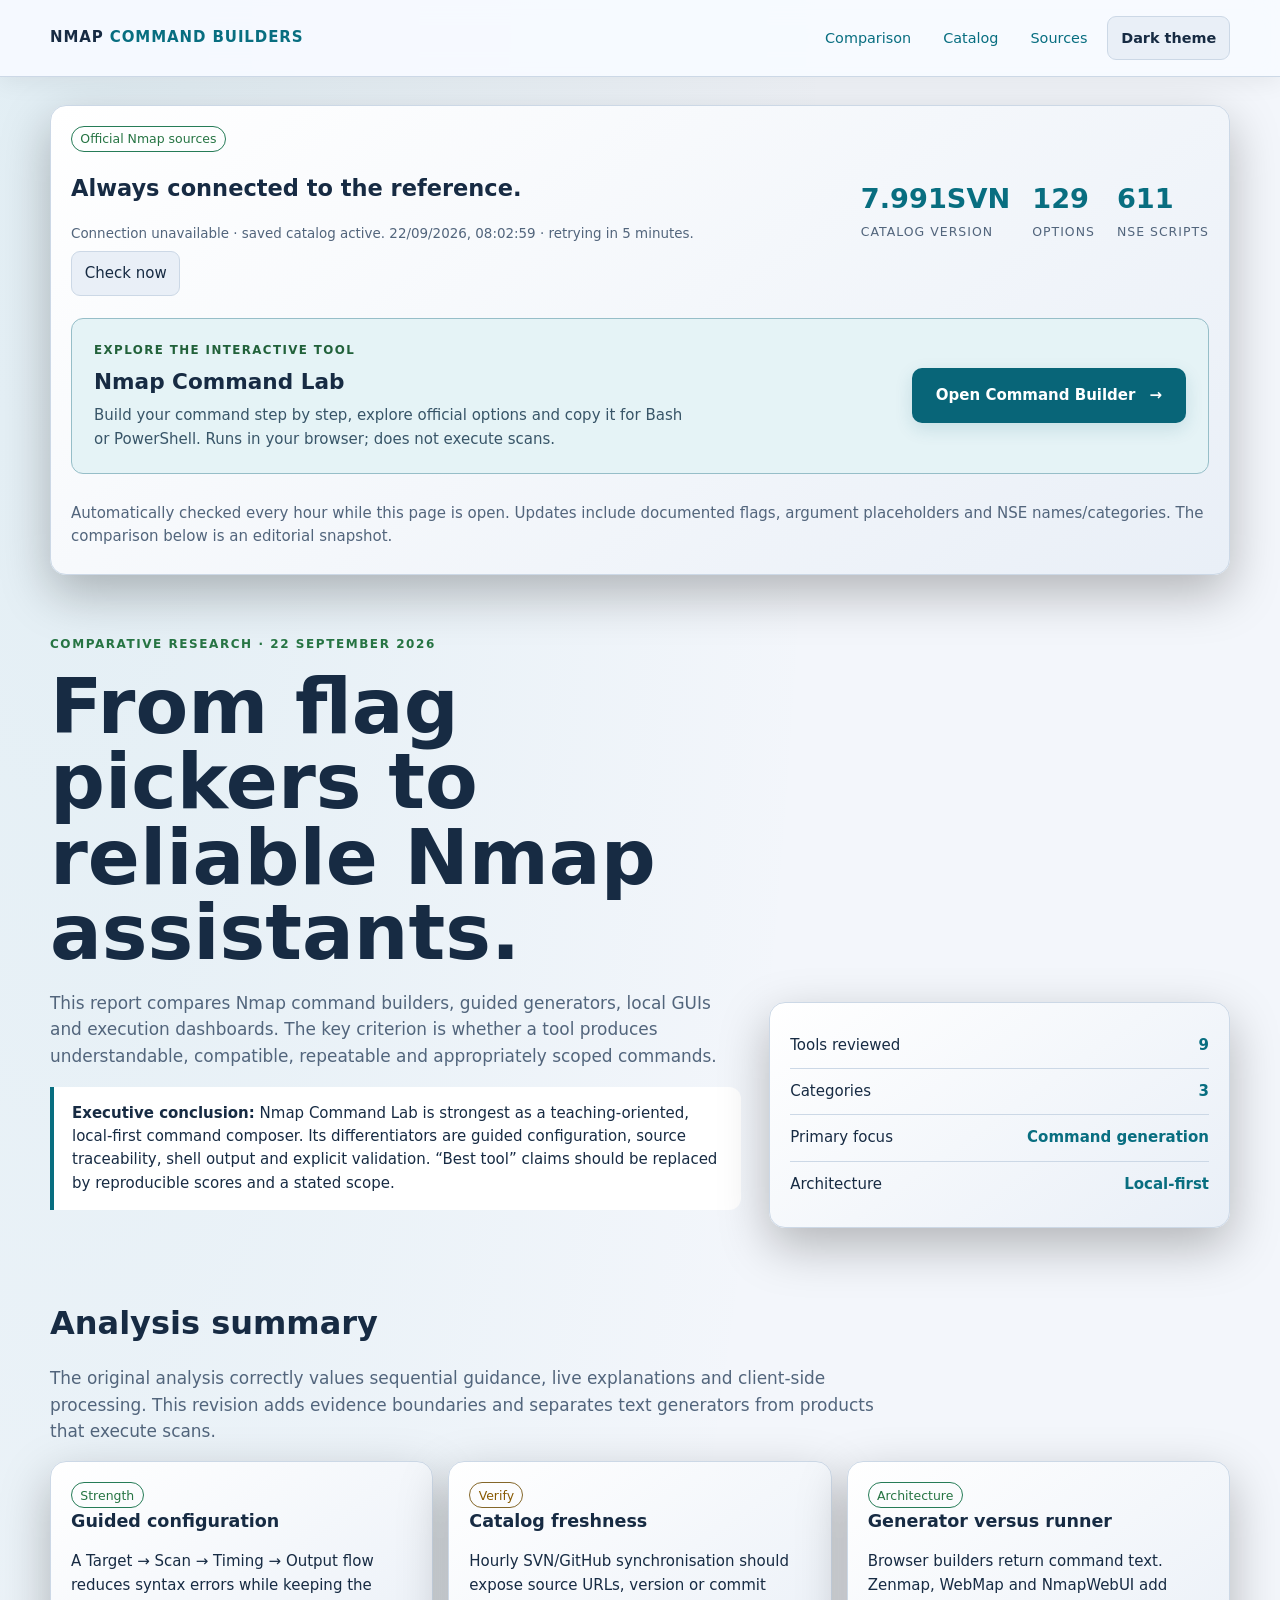
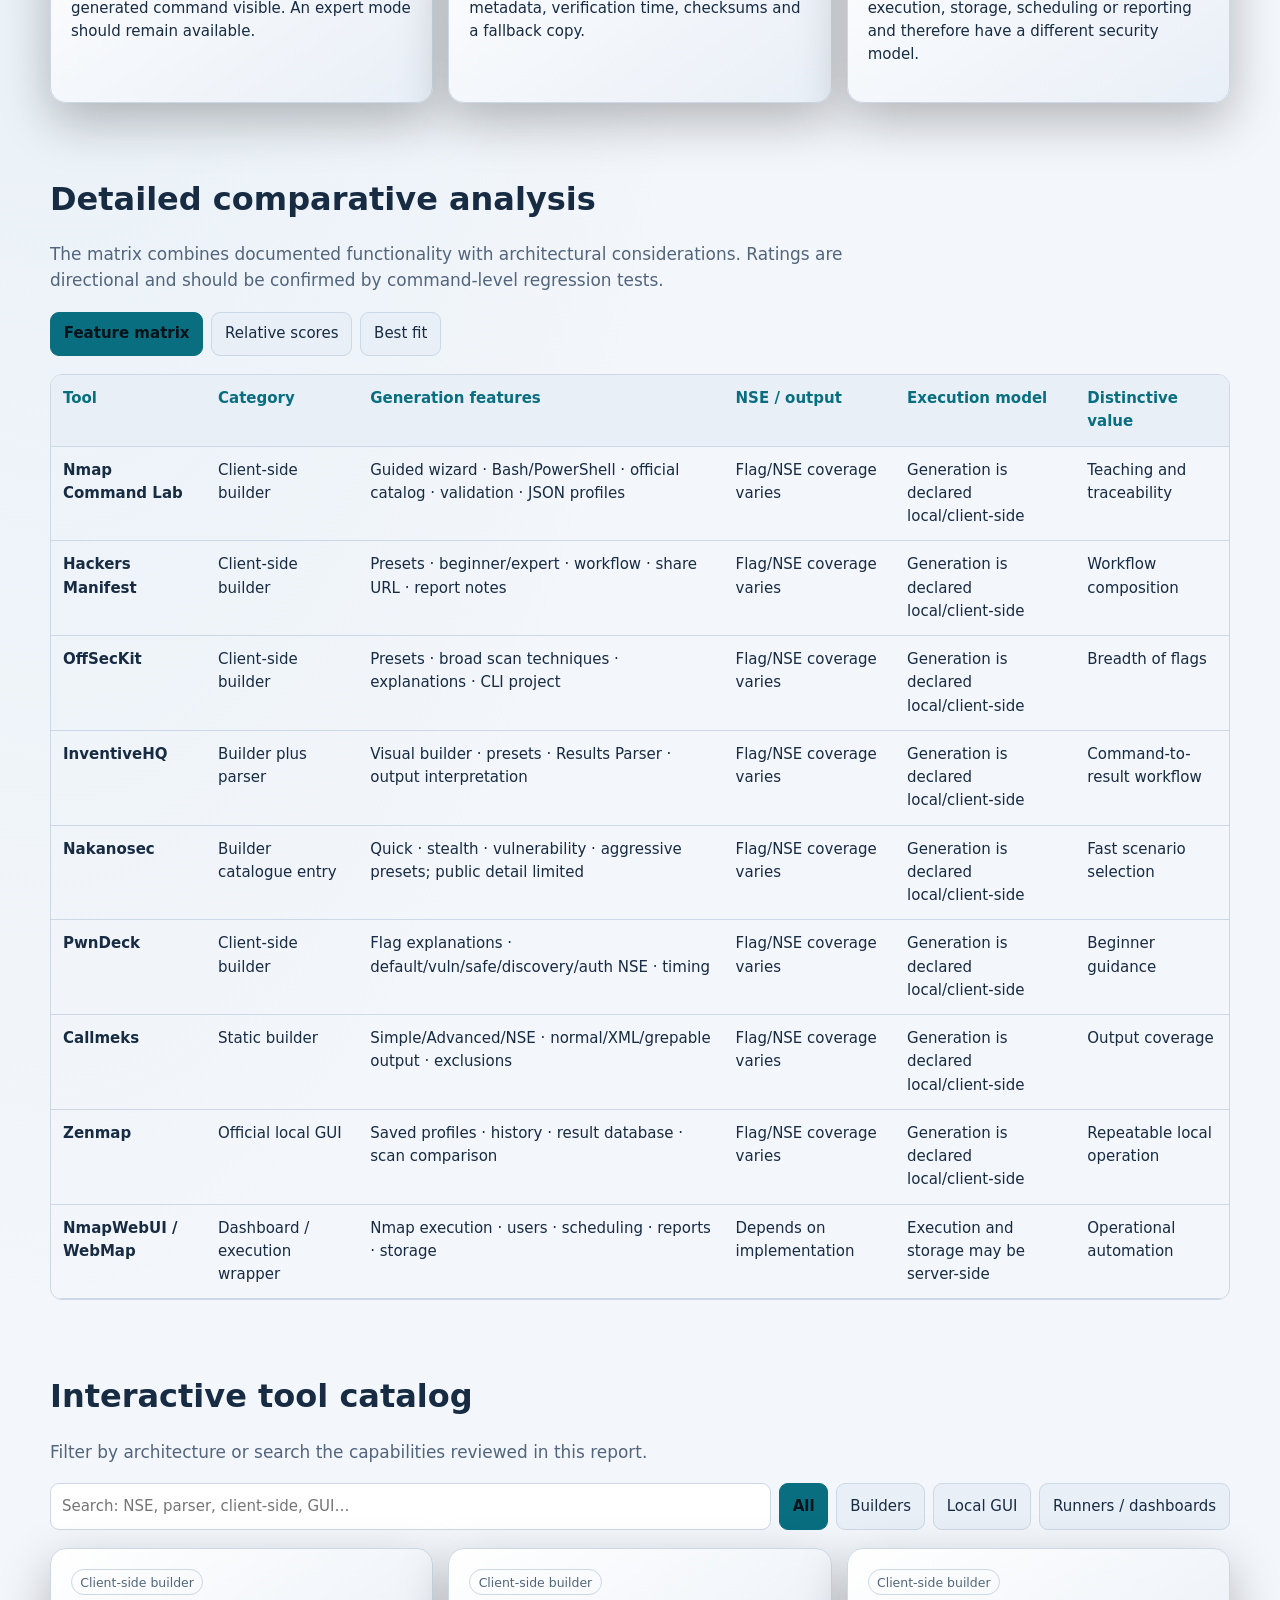
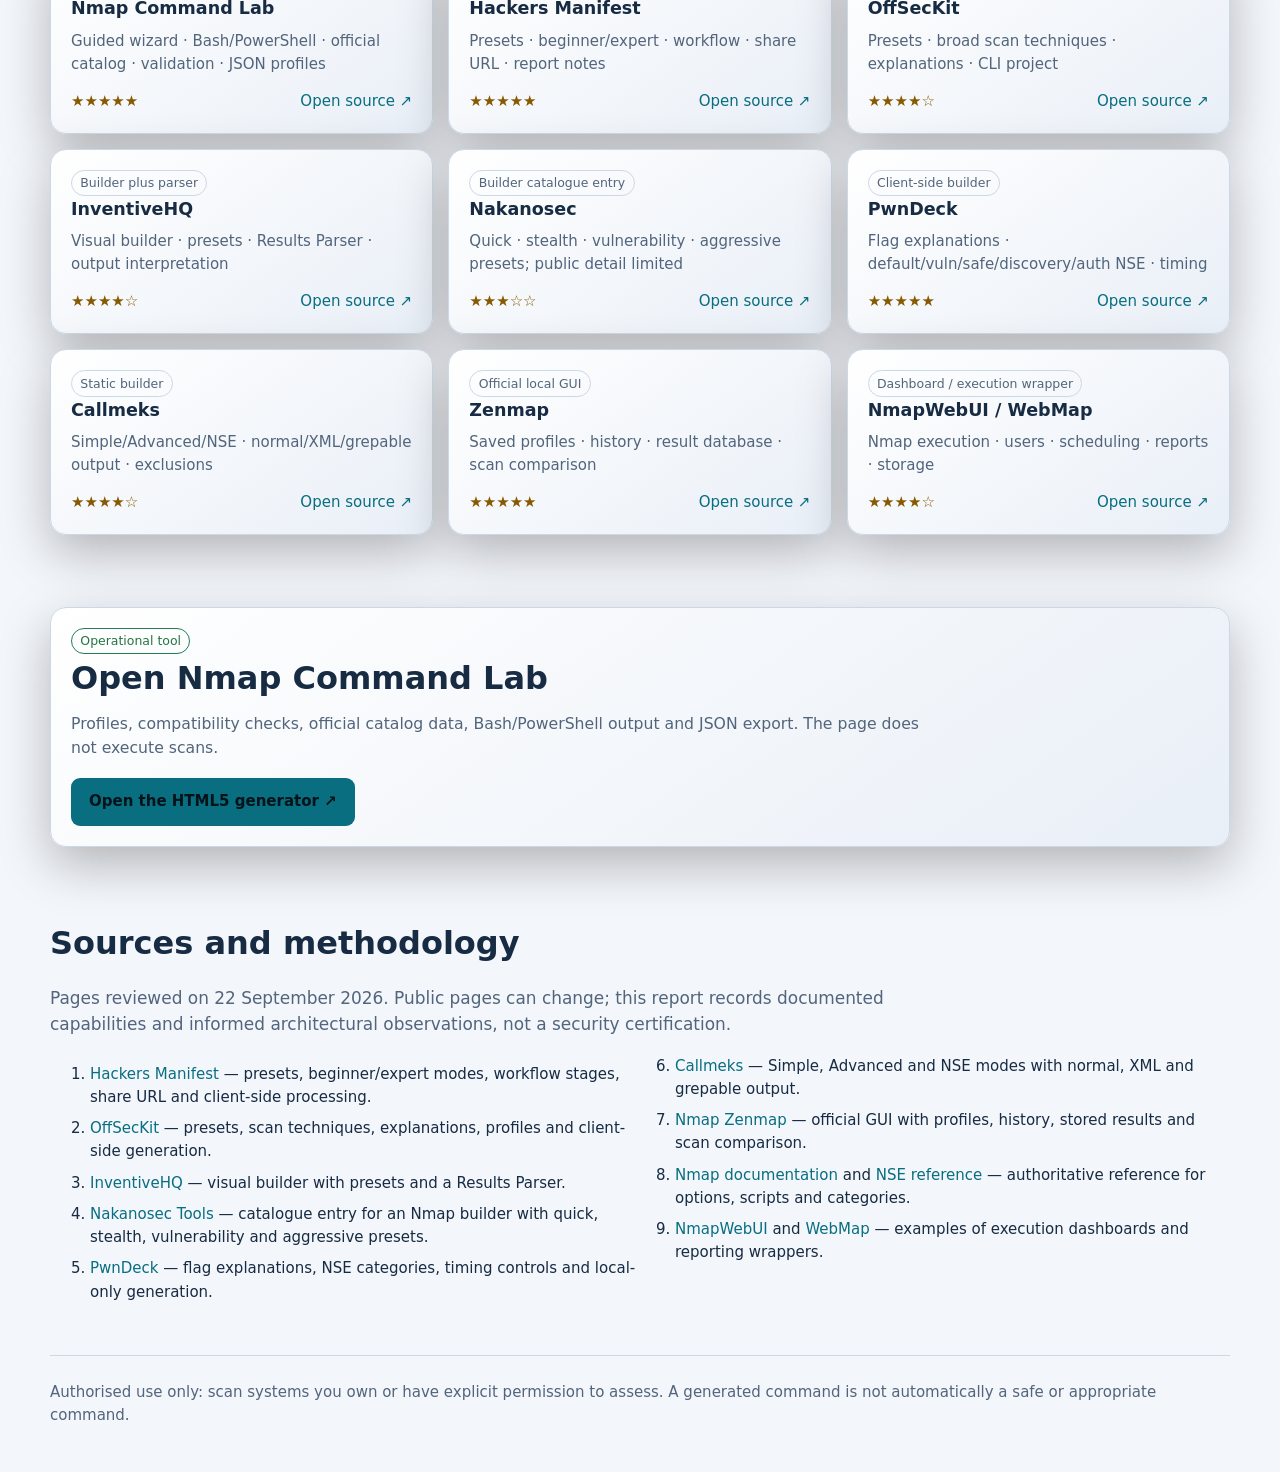
==== commit 97fc132a: "Add files via upload" ====
--- a/index.html
+++ b/index.html
@@ -23,6 +23,15 @@
 .live-number{font-size:1.7rem;color:var(--c);display:block;font-variant-numeric:tabular-nums}
 .live-stat small{color:var(--m);font-size:.78rem;text-transform:uppercase;letter-spacing:.08em}
 .live-actions{display:flex;align-items:center;gap:10px;flex-wrap:wrap}
+.builder-promo{flex:1 0 100%;display:flex;align-items:center;justify-content:space-between;gap:24px;padding:22px;border:1px solid #397d88;border-radius:12px;background:#102e3a}
+.builder-promo .builder-kicker{display:block;margin-bottom:6px;color:#8cf0b4;font-size:.74rem;font-weight:800;letter-spacing:.12em;text-transform:uppercase}
+.builder-promo h3{margin:0;font-size:1.35rem;color:#eaf3ff}.builder-promo p{margin:6px 0 0;max-width:590px;color:#bed3e1}
+.builder-cta{display:inline-flex;align-items:center;justify-content:center;gap:14px;flex-shrink:0;min-height:54px;padding:14px 22px;border:2px solid transparent;border-radius:10px;background:#61e5f4;color:#082630;font-weight:800;box-shadow:0 6px 20px #0003;transition:background .18s,box-shadow .18s}
+.builder-cta:hover{background:#a0f3fc;text-decoration:none;box-shadow:0 8px 26px #0005}.builder-cta:focus-visible{outline:3px solid #eaf3ff;outline-offset:4px}
+html[data-theme=light] .builder-promo{background:#e5f3f6;border-color:#96bec8}
+html[data-theme=light] .builder-kicker{color:#21613a}html[data-theme=light] .builder-promo h3{color:#172b43}html[data-theme=light] .builder-promo p{color:#385568}
+html[data-theme=light] .builder-cta{background:#086578;color:#fff;box-shadow:0 6px 18px #08657824}html[data-theme=light] .builder-cta:hover{background:#064c5b}html[data-theme=light] .builder-cta:focus-visible{outline-color:#172b43}
+@media(max-width:700px){.builder-promo{flex-direction:column;align-items:stretch;gap:18px;padding:18px}.builder-cta{width:100%;padding:14px 12px;text-align:center}}
 #live-status{font-size:.84rem}.hero-card{min-width:0}
 .metric{gap:20px;align-items:center}.metric strong{text-align:right}
 @media(max-width:850px){.nav{align-items:flex-start;flex-direction:column;gap:10px;padding-top:14px;padding-bottom:14px}.navlinks{width:100%;flex-wrap:wrap}.navlinks a{display:inline-flex}html{scroll-padding-top:150px}.navlinks #theme{margin-left:auto}}
@@ -34,10 +43,11 @@
 <header class="top"><div class="wrap nav"><div class="brand">NMAP <i>COMMAND BUILDERS</i></div><nav class="navlinks"><a href="#comparison">Comparison</a><a href="#catalog">Catalog</a><a href="#sources">Sources</a><button id="theme">Theme</button></nav></div></header>
 <main class="wrap">
 <section class="card live-catalog" aria-label="Live official Nmap catalog">
-<div class="live-copy"><span class="tag good">Official Nmap sources</span><h2>Always connected to the reference.</h2><p id="live-status" role="status">Loading the bundled catalog…</p><div class="live-actions"><button id="live-refresh" type="button">Check now</button><a href="nmap-command-lab.html">Open command builder ↗</a></div></div>
+<div class="live-copy"><span class="tag good">Official Nmap sources</span><h2>Always connected to the reference.</h2><p id="live-status" role="status">Loading the bundled catalog…</p><div class="live-actions"><button id="live-refresh" type="button">Check now</button></div></div>
 <div class="live-stat"><strong class="live-number" id="live-version">—</strong><small>Catalog version</small></div>
 <div class="live-stat"><strong class="live-number" id="live-options">—</strong><small>Options</small></div>
 <div class="live-stat"><strong class="live-number" id="live-scripts">—</strong><small>NSE scripts</small></div>
+<div class="builder-promo"><div><span class="builder-kicker">Explore the interactive tool</span><h3>Nmap Command Lab</h3><p>Build your command step by step, explore official options and copy it for Bash or PowerShell. Runs in your browser; does not execute scans.</p></div><a class="builder-cta" href="nmap-command-lab.html">Open Command Builder <span aria-hidden="true">→</span></a></div>
 <p>Automatically checked every hour while this page is open. Updates include documented flags, argument placeholders and NSE names/categories. The comparison below is an editorial snapshot.</p>
 </section>
 <section class="hero"><div><div class="eyebrow">Comparative research · 22 September 2026</div><h1>From flag pickers to reliable Nmap assistants.</h1><p>This report compares Nmap command builders, guided generators, local GUIs and execution dashboards. The key criterion is whether a tool produces understandable, compatible, repeatable and appropriately scoped commands.</p><div class="callout"><strong>Executive conclusion:</strong> Nmap Command Lab is strongest as a teaching-oriented, local-first command composer. Its differentiators are guided configuration, source traceability, shell output and explicit validation. “Best tool” claims should be replaced by reproducible scores and a stated scope.</div></div><aside class="card"><div class="metric"><span>Tools reviewed</span><strong>9</strong></div><div class="metric"><span>Categories</span><strong>3</strong></div><div class="metric"><span>Primary focus</span><strong>Command generation</strong></div><div class="metric"><span>Architecture</span><strong>Local-first</strong></div></aside></section>
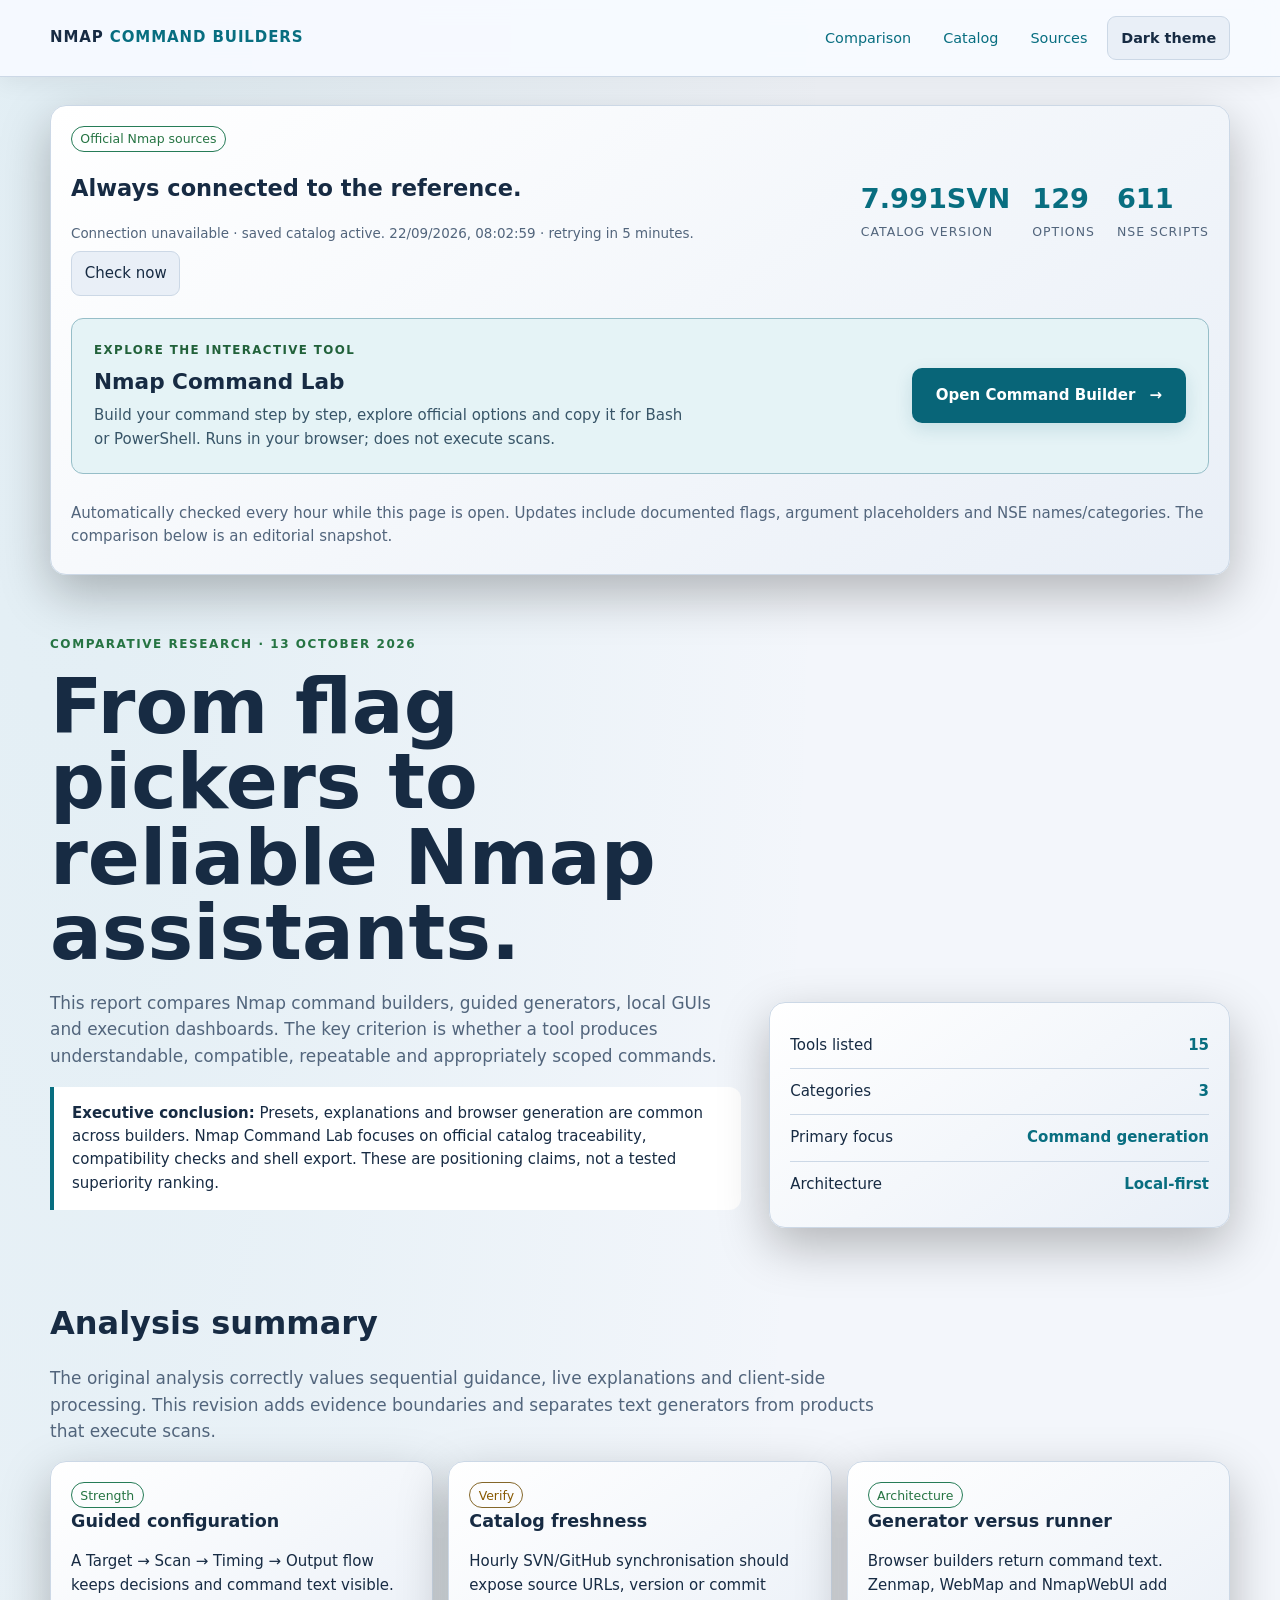
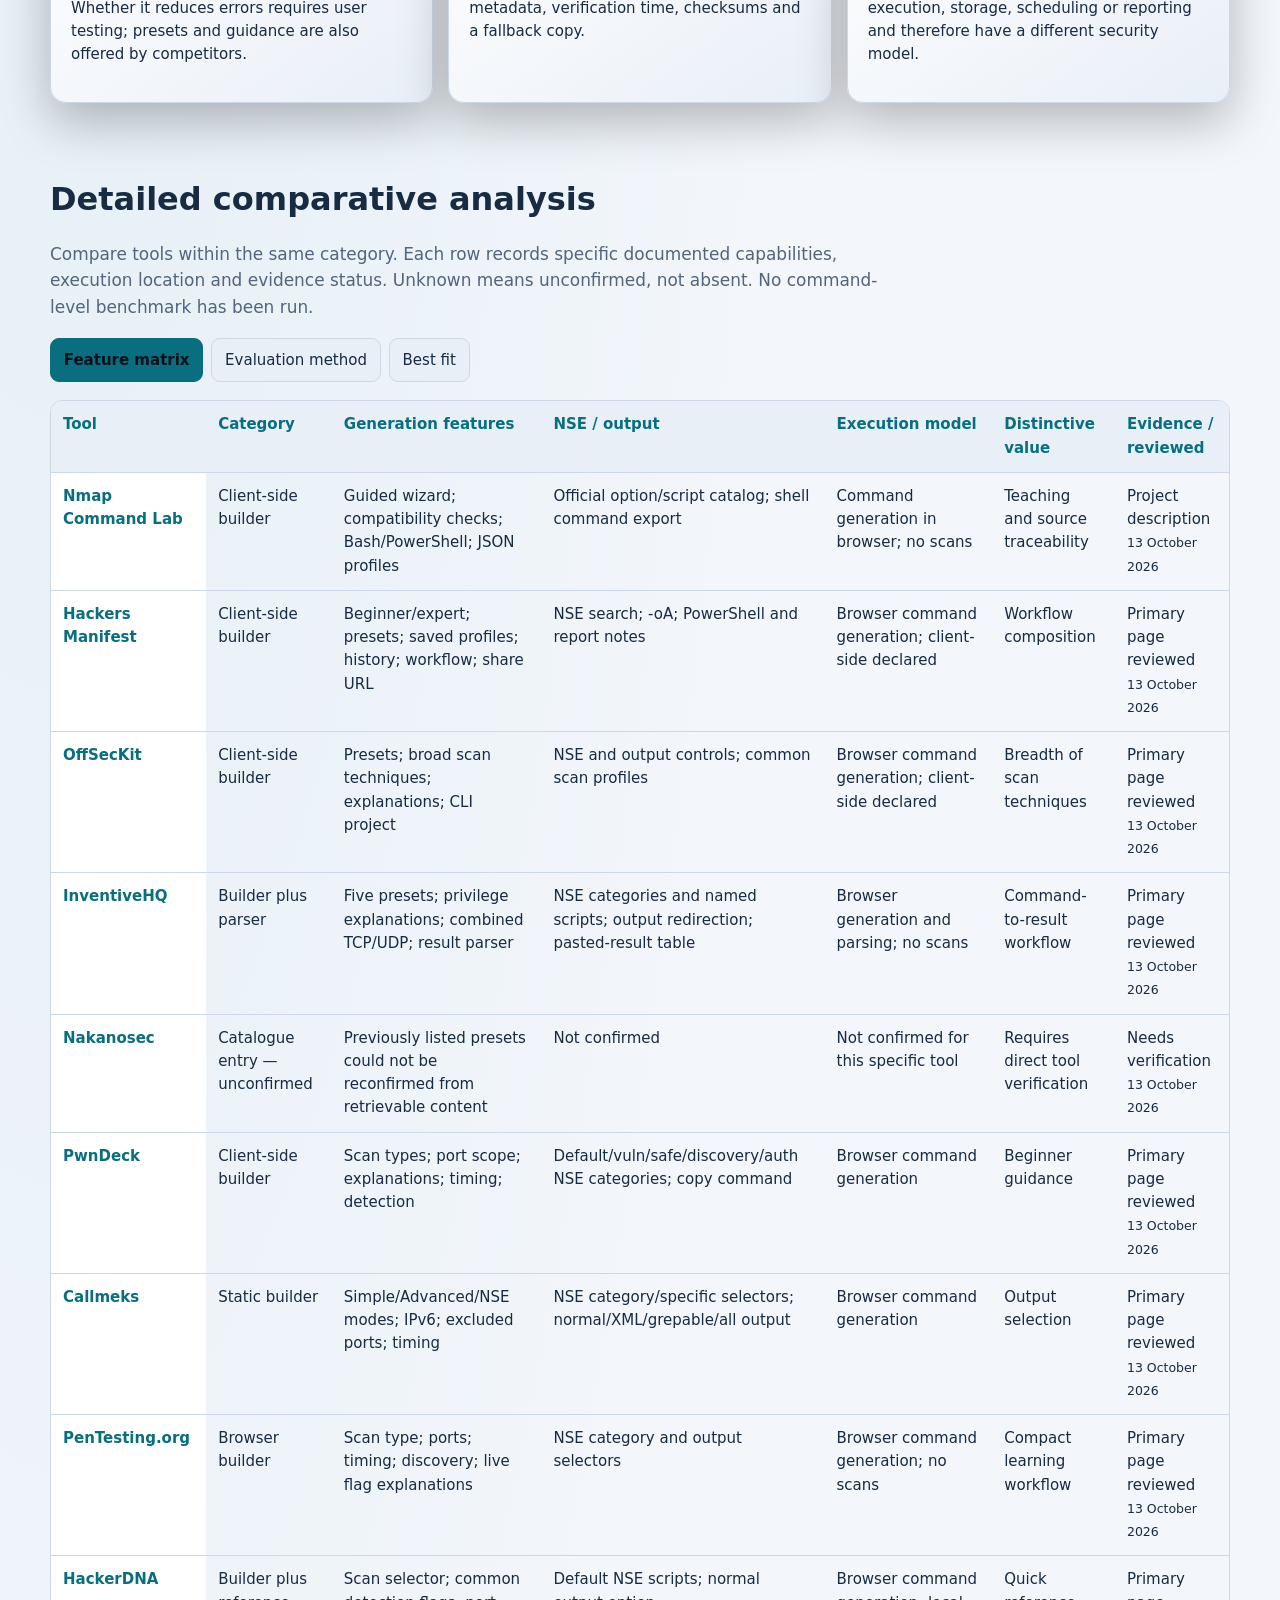
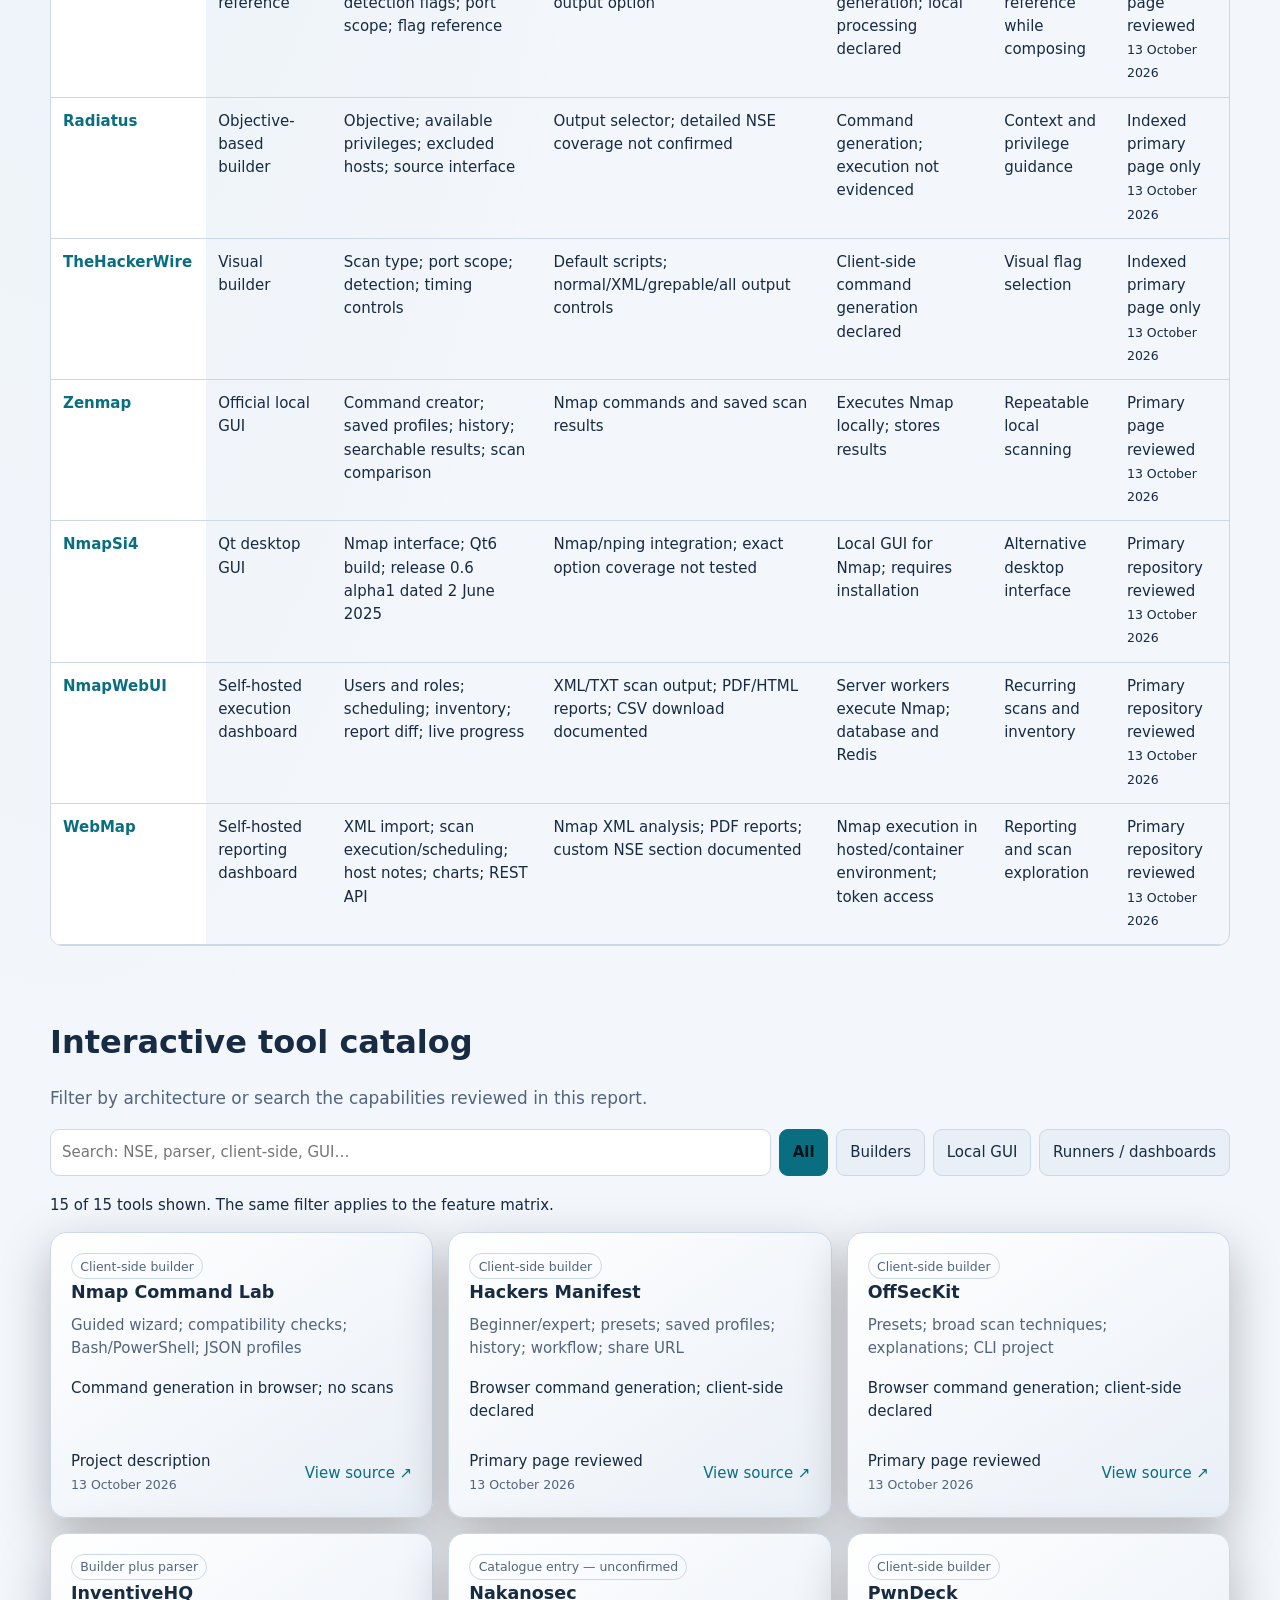
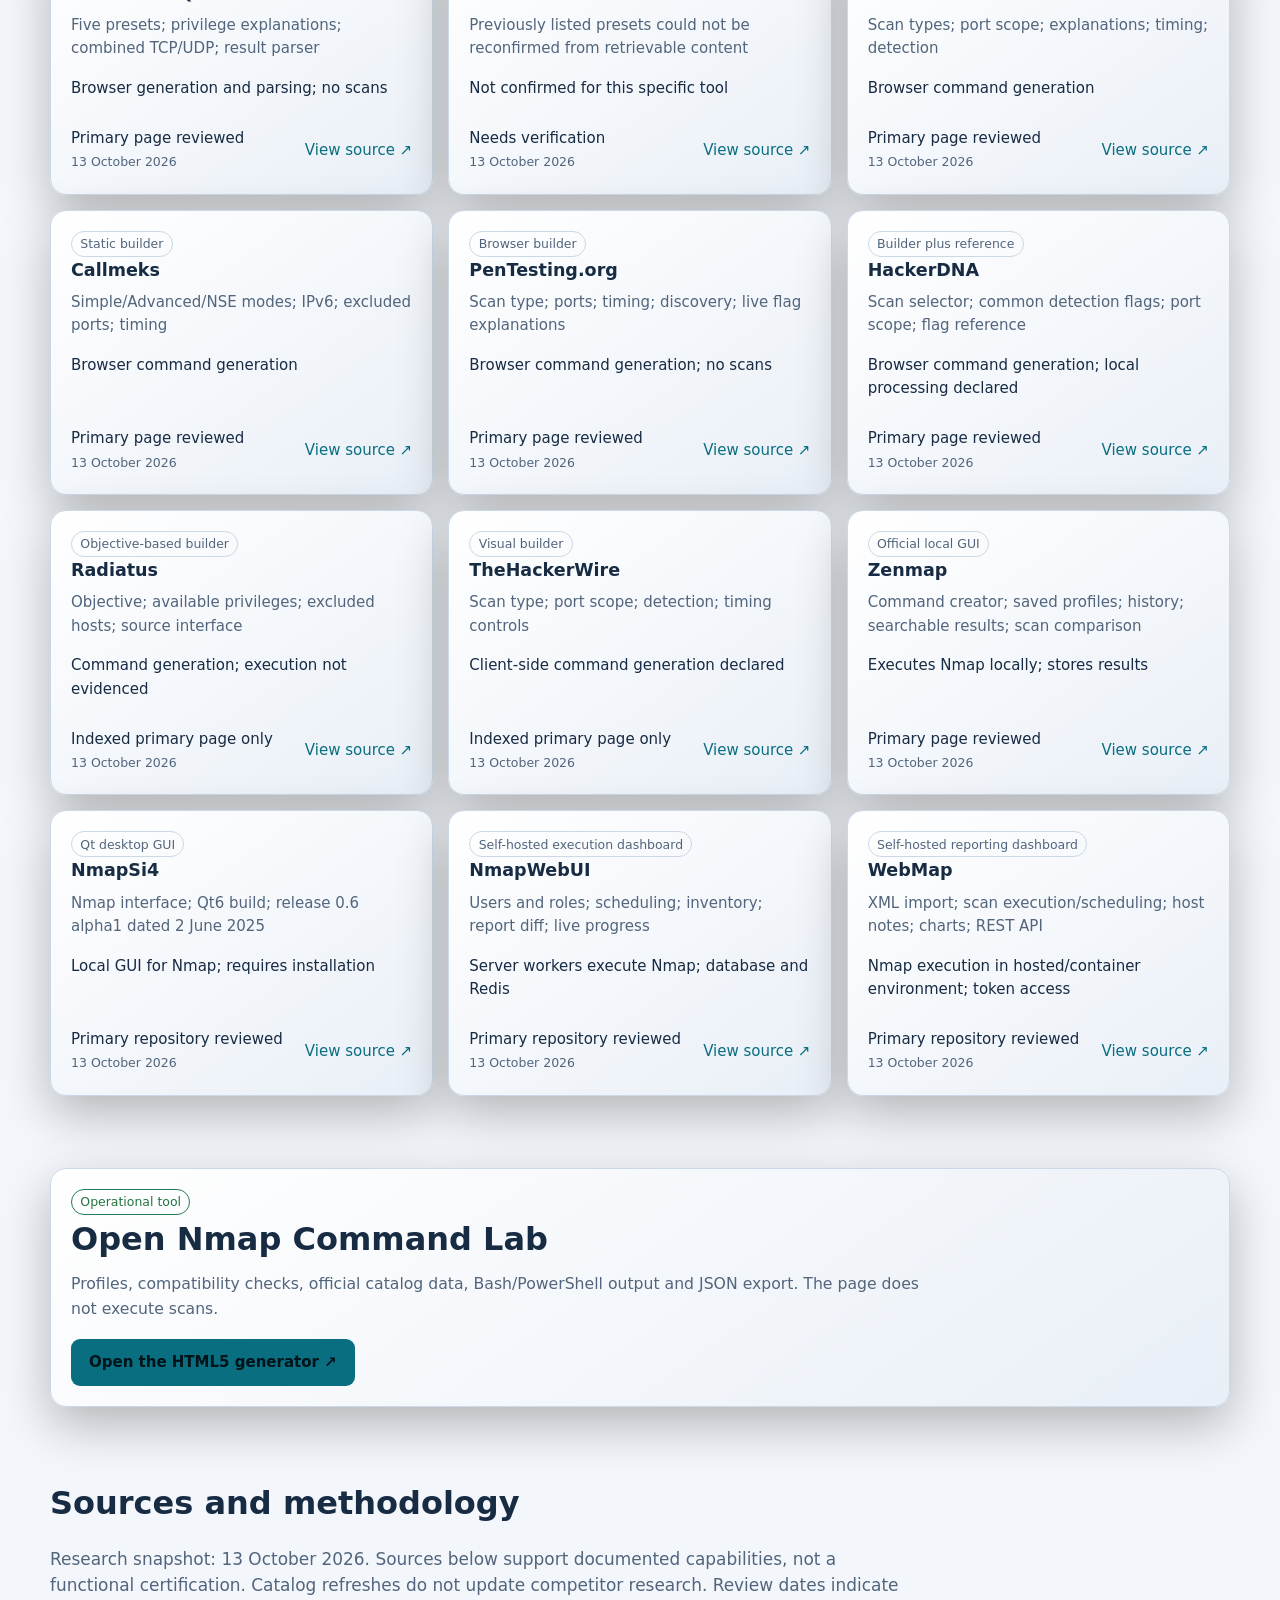
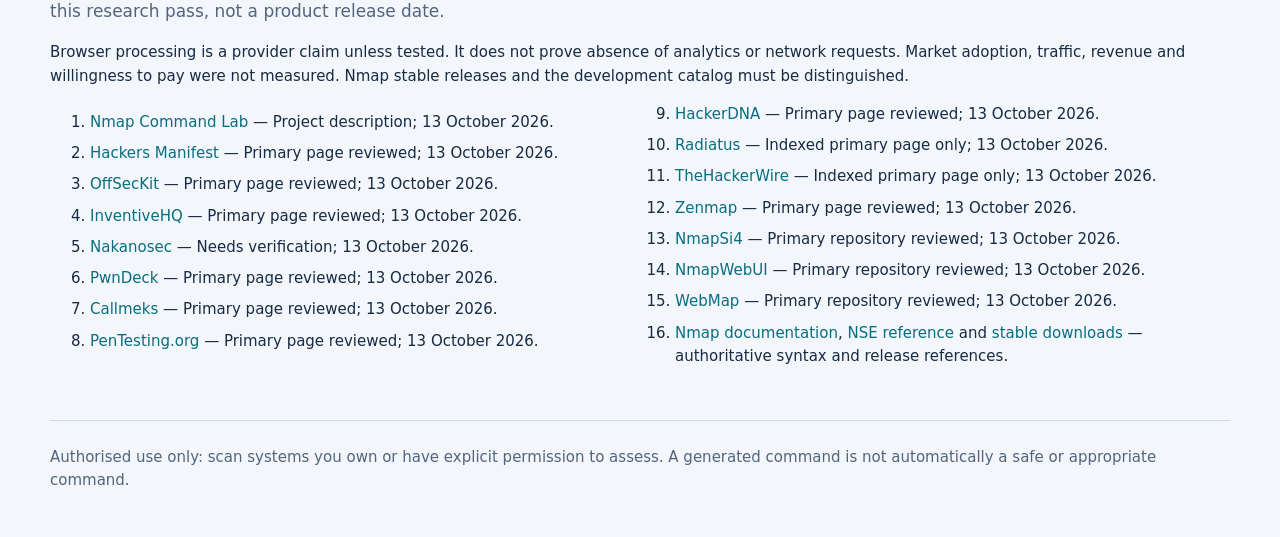
==== commit ad504ca5: "Add files via upload" ====
--- a/index.html
+++ b/index.html
@@ -37,6 +37,7 @@
 @media(max-width:850px){.nav{align-items:flex-start;flex-direction:column;gap:10px;padding-top:14px;padding-bottom:14px}.navlinks{width:100%;flex-wrap:wrap}.navlinks a{display:inline-flex}html{scroll-padding-top:150px}.navlinks #theme{margin-left:auto}}
 @media(max-width:420px){.navlinks{gap:2px}.navlinks a{padding:6px;font-size:12px}.brand{font-size:14px}.barrow{grid-template-columns:130px 1fr 35px}.toolbar input{min-width:0;width:100%}}
 @media(prefers-reduced-motion:reduce){html{scroll-behavior:auto}*{transition:none!important}}
+.compare tbody th{background:var(--p);color:var(--t)}.bottom{gap:14px;flex-wrap:wrap}.bottom small{color:var(--m)}
 </style>
 </head>
 <body>
@@ -50,20 +51,226 @@
 <div class="builder-promo"><div><span class="builder-kicker">Explore the interactive tool</span><h3>Nmap Command Lab</h3><p>Build your command step by step, explore official options and copy it for Bash or PowerShell. Runs in your browser; does not execute scans.</p></div><a class="builder-cta" href="nmap-command-lab.html">Open Command Builder <span aria-hidden="true">→</span></a></div>
 <p>Automatically checked every hour while this page is open. Updates include documented flags, argument placeholders and NSE names/categories. The comparison below is an editorial snapshot.</p>
 </section>
-<section class="hero"><div><div class="eyebrow">Comparative research · 22 September 2026</div><h1>From flag pickers to reliable Nmap assistants.</h1><p>This report compares Nmap command builders, guided generators, local GUIs and execution dashboards. The key criterion is whether a tool produces understandable, compatible, repeatable and appropriately scoped commands.</p><div class="callout"><strong>Executive conclusion:</strong> Nmap Command Lab is strongest as a teaching-oriented, local-first command composer. Its differentiators are guided configuration, source traceability, shell output and explicit validation. “Best tool” claims should be replaced by reproducible scores and a stated scope.</div></div><aside class="card"><div class="metric"><span>Tools reviewed</span><strong>9</strong></div><div class="metric"><span>Categories</span><strong>3</strong></div><div class="metric"><span>Primary focus</span><strong>Command generation</strong></div><div class="metric"><span>Architecture</span><strong>Local-first</strong></div></aside></section>
-<section class="section"><h2>Analysis summary</h2><p class="lead">The original analysis correctly values sequential guidance, live explanations and client-side processing. This revision adds evidence boundaries and separates text generators from products that execute scans.</p><div class="grid"><article class="card"><span class="tag good">Strength</span><h3>Guided configuration</h3><p>A Target → Scan → Timing → Output flow reduces syntax errors while keeping the generated command visible. An expert mode should remain available.</p></article><article class="card"><span class="tag warn">Verify</span><h3>Catalog freshness</h3><p>Hourly SVN/GitHub synchronisation should expose source URLs, version or commit metadata, verification time, checksums and a fallback copy.</p></article><article class="card"><span class="tag good">Architecture</span><h3>Generator versus runner</h3><p>Browser builders return command text. Zenmap, WebMap and NmapWebUI add execution, storage, scheduling or reporting and therefore have a different security model.</p></article></div></section>
-<section class="section" id="comparison"><h2>Detailed comparative analysis</h2><p class="lead">The matrix combines documented functionality with architectural considerations. Ratings are directional and should be confirmed by command-level regression tests.</p><div class="tabs"><button class="tab active" data-tab="matrix">Feature matrix</button><button class="tab" data-tab="scores">Relative scores</button><button class="tab" data-tab="fit">Best fit</button></div><div id="matrix" class="tabpane active"><div class="table-wrap"><table class="compare"><thead><tr><th>Tool</th><th>Category</th><th>Generation features</th><th>NSE / output</th><th>Execution model</th><th>Distinctive value</th></tr></thead><tbody id="matrixRows"></tbody></table></div></div><div id="scores" class="tabpane"><div class="card"><h3>Evaluation dimensions</h3><div id="bars"></div><p class="lead">Scale: 1 = limited, 5 = strong. Scores describe positioning, not the correctness of every generated command.</p></div></div><div id="fit" class="tabpane"><div class="grid"><article class="card"><h3>Learning</h3><p>Nmap Command Lab, Hackers Manifest, PwnDeck and Callmeks offer the clearest path from a flag explanation to a copy-ready command.</p></article><article class="card"><h3>Repeatable local workflows</h3><p>Zenmap remains the strongest fit for saved profiles, history, result storage and scan comparison.</p></article><article class="card"><h3>Command plus result analysis</h3><p>InventiveHQ adds a Results Parser, extending the workflow beyond command composition.</p></article><article class="card"><h3>Operational automation</h3><p>WebMap and NmapWebUI are runners or dashboards. They require stronger controls for authentication, isolation, storage and command injection.</p></article></div></div></section>
-<section class="section" id="catalog"><h2>Interactive tool catalog</h2><p class="lead">Filter by architecture or search the capabilities reviewed in this report.</p><div class="toolbar"><input id="search" type="search" placeholder="Search: NSE, parser, client-side, GUI…" aria-label="Search tools"><button class="filter active" data-filter="all">All</button><button class="filter" data-filter="builder">Builders</button><button class="filter" data-filter="gui">Local GUI</button><button class="filter" data-filter="runner">Runners / dashboards</button></div><div class="grid" id="toolGrid"></div></section>
+<section class="hero"><div><div class="eyebrow">Comparative research · 13 October 2026</div><h1>From flag pickers to reliable Nmap assistants.</h1><p>This report compares Nmap command builders, guided generators, local GUIs and execution dashboards. The key criterion is whether a tool produces understandable, compatible, repeatable and appropriately scoped commands.</p><div class="callout"><strong>Executive conclusion:</strong> Presets, explanations and browser generation are common across builders. Nmap Command Lab focuses on official catalog traceability, compatibility checks and shell export. These are positioning claims, not a tested superiority ranking.</div></div><aside class="card"><div class="metric"><span>Tools listed</span><strong id="tool-count">15</strong></div><div class="metric"><span>Categories</span><strong>3</strong></div><div class="metric"><span>Primary focus</span><strong>Command generation</strong></div><div class="metric"><span>Architecture</span><strong>Local-first</strong></div></aside></section>
+<section class="section"><h2>Analysis summary</h2><p class="lead">The original analysis correctly values sequential guidance, live explanations and client-side processing. This revision adds evidence boundaries and separates text generators from products that execute scans.</p><div class="grid"><article class="card"><span class="tag good">Strength</span><h3>Guided configuration</h3><p>A Target → Scan → Timing → Output flow keeps decisions and command text visible. Whether it reduces errors requires user testing; presets and guidance are also offered by competitors.</p></article><article class="card"><span class="tag warn">Verify</span><h3>Catalog freshness</h3><p>Hourly SVN/GitHub synchronisation should expose source URLs, version or commit metadata, verification time, checksums and a fallback copy.</p></article><article class="card"><span class="tag good">Architecture</span><h3>Generator versus runner</h3><p>Browser builders return command text. Zenmap, WebMap and NmapWebUI add execution, storage, scheduling or reporting and therefore have a different security model.</p></article></div></section>
+<section class="section" id="comparison"><h2>Detailed comparative analysis</h2><p class="lead">Compare tools within the same category. Each row records specific documented capabilities, execution location and evidence status. Unknown means unconfirmed, not absent. No command-level benchmark has been run.</p><div class="tabs"><button class="tab active" data-tab="matrix">Feature matrix</button><button class="tab" data-tab="scores">Evaluation method</button><button class="tab" data-tab="fit">Best fit</button></div><div id="matrix" class="tabpane active"><div class="table-wrap"><table class="compare"><thead><tr><th>Tool</th><th>Category</th><th>Generation features</th><th>NSE / output</th><th>Execution model</th><th>Distinctive value</th><th>Evidence / reviewed</th></tr></thead><tbody id="matrixRows"></tbody></table></div></div><div id="scores" class="tabpane"><div class="card"><h3>Evidence before rankings</h3><p>Numerical scores and stars have been removed: the previous values had no reproducible benchmark. Documentation review does not establish command correctness, security or usability.</p><ul><li><strong>Primary page/repository reviewed:</strong> capabilities visible in the official page or README; runtime behavior not tested.</li><li><strong>Indexed primary page only:</strong> official indexed content retrieved, but direct opening was unsuccessful. Lower evidence confidence.</li><li><strong>Needs verification:</strong> the specific builder could not be reconfirmed. Do not treat unknown features as missing.</li><li><strong>Project description:</strong> this project's own claims; independent validation pending.</li></ul><h3>Requirements for a reproducible comparison</h3><p>Use identical cases for unprivileged TCP, combined TCP/UDP, target exclusions, named NSE scripts and arguments, quoted output filenames, Bash/PowerShell export and profile round trips. Record the Nmap version, expected command, observed command and pass/fail for each applicable case. Evaluate runners separately for scheduling, result persistence and report comparison.</p></div></div><div id="fit" class="tabpane"><div class="grid"><article class="card"><h3>Learning</h3><p>Nmap Command Lab, Hackers Manifest, PwnDeck and PenTesting.org provide guidance or explanations. HackerDNA pairs a compact builder with a flag reference.</p></article><article class="card"><h3>Repeatable local workflows</h3><p>Zenmap documents saved profiles, history, result storage and scan comparison. NmapSi4 offers another local GUI; its listed release is an alpha.</p></article><article class="card"><h3>Command plus result analysis</h3><p>InventiveHQ adds a Results Parser, extending the workflow beyond command composition.</p></article><article class="card"><h3>Operational automation</h3><p>WebMap and NmapWebUI are runners or dashboards. They require stronger controls for authentication, isolation, storage and command injection.</p></article></div></div></section>
+<section class="section" id="catalog"><h2>Interactive tool catalog</h2><p class="lead">Filter by architecture or search the capabilities reviewed in this report.</p><div class="toolbar"><input id="search" type="search" placeholder="Search: NSE, parser, client-side, GUI…" aria-label="Search tools"><button class="filter active" data-filter="all">All</button><button class="filter" data-filter="builder">Builders</button><button class="filter" data-filter="gui">Local GUI</button><button class="filter" data-filter="runner">Runners / dashboards</button></div><p id="filter-status" role="status" aria-live="polite"></p><div class="grid" id="toolGrid"></div><noscript><p>Enable JavaScript to display and filter the comparison. Primary source links remain available below.</p></noscript></section>
 <section class="section"><section class="card launch"><div><span class="tag good">Operational tool</span><h2>Open Nmap Command Lab</h2><p class="lead" style="margin:6px 0 0;font-size:.98rem">Profiles, compatibility checks, official catalog data, Bash/PowerShell output and JSON export. The page does not execute scans.</p></div><a href="nmap-command-lab.html">Open the HTML5 generator ↗</a></section></section>
-<section class="section" id="sources"><h2>Sources and methodology</h2><p class="lead">Pages reviewed on 22 September 2026. Public pages can change; this report records documented capabilities and informed architectural observations, not a security certification.</p><ol class="sources"><li><a href="https://hackersmanifest.com/tools/nmap-builder/" target="_blank" rel="noreferrer">Hackers Manifest</a> — presets, beginner/expert modes, workflow stages, share URL and client-side processing.</li><li><a href="https://offseckit.com/tools/nmap" target="_blank" rel="noreferrer">OffSecKit</a> — presets, scan techniques, explanations, profiles and client-side generation.</li><li><a href="https://inventivehq.com/tools/nmap-command-builder" target="_blank" rel="noreferrer">InventiveHQ</a> — visual builder with presets and a Results Parser.</li><li><a href="https://tools.nakanosec.com/" target="_blank" rel="noreferrer">Nakanosec Tools</a> — catalogue entry for an Nmap builder with quick, stealth, vulnerability and aggressive presets.</li><li><a href="https://pwndeck.com/en/tools/nmap-command-builder" target="_blank" rel="noreferrer">PwnDeck</a> — flag explanations, NSE categories, timing controls and local-only generation.</li><li><a href="https://callmeks.github.io/nmap-command-builder/" target="_blank" rel="noreferrer">Callmeks</a> — Simple, Advanced and NSE modes with normal, XML and grepable output.</li><li><a href="https://nmap.org/zenmap/" target="_blank" rel="noreferrer">Nmap Zenmap</a> — official GUI with profiles, history, stored results and scan comparison.</li><li><a href="https://nmap.org/docs.html" target="_blank" rel="noreferrer">Nmap documentation</a> and <a href="https://nmap.org/book/man-nse.html" target="_blank" rel="noreferrer">NSE reference</a> — authoritative reference for options, scripts and categories.</li><li><a href="https://github.com/sphinxid/nmapwebui" target="_blank" rel="noreferrer">NmapWebUI</a> and <a href="https://github.com/SabyasachiRana/WebMap" target="_blank" rel="noreferrer">WebMap</a> — examples of execution dashboards and reporting wrappers.</li></ol></section>
+<section class="section" id="sources"><h2>Sources and methodology</h2><p class="lead">Research snapshot: 13 October 2026. Sources below support documented capabilities, not a functional certification. Catalog refreshes do not update competitor research. Review dates indicate this research pass, not a product release date.</p><p>Browser processing is a provider claim unless tested. It does not prove absence of analytics or network requests. Market adoption, traffic, revenue and willingness to pay were not measured. Nmap stable releases and the development catalog must be distinguished.</p><ol class="sources"><li><a href="nmap-command-lab.html" target="_blank" rel="noreferrer">Nmap Command Lab</a> — Project description; 13 October 2026.</li><li><a href="https://hackersmanifest.com/tools/nmap-builder/" target="_blank" rel="noreferrer">Hackers Manifest</a> — Primary page reviewed; 13 October 2026.</li><li><a href="https://offseckit.com/tools/nmap" target="_blank" rel="noreferrer">OffSecKit</a> — Primary page reviewed; 13 October 2026.</li><li><a href="https://inventivehq.com/tools/security/nmap-command-builder" target="_blank" rel="noreferrer">InventiveHQ</a> — Primary page reviewed; 13 October 2026.</li><li><a href="https://tools.nakanosec.com/" target="_blank" rel="noreferrer">Nakanosec</a> — Needs verification; 13 October 2026.</li><li><a href="https://pwndeck.com/en/tools/nmap-command-builder" target="_blank" rel="noreferrer">PwnDeck</a> — Primary page reviewed; 13 October 2026.</li><li><a href="https://callmeks.github.io/nmap-command-builder/" target="_blank" rel="noreferrer">Callmeks</a> — Primary page reviewed; 13 October 2026.</li><li><a href="https://pentesting.org/tools/nmap-command-builder" target="_blank" rel="noreferrer">PenTesting.org</a> — Primary page reviewed; 13 October 2026.</li><li><a href="https://hackerdna.com/tools/nmap-cheat-sheet" target="_blank" rel="noreferrer">HackerDNA</a> — Primary page reviewed; 13 October 2026.</li><li><a href="https://online-tools.radiatus.com/tools/nmap-command-builder" target="_blank" rel="noreferrer">Radiatus</a> — Indexed primary page only; 13 October 2026.</li><li><a href="https://www.thehackerwire.com/hacking-tools/nmap-builder" target="_blank" rel="noreferrer">TheHackerWire</a> — Indexed primary page only; 13 October 2026.</li><li><a href="https://nmap.org/zenmap/" target="_blank" rel="noreferrer">Zenmap</a> — Primary page reviewed; 13 October 2026.</li><li><a href="https://github.com/nmapsi4/nmapsi4" target="_blank" rel="noreferrer">NmapSi4</a> — Primary repository reviewed; 13 October 2026.</li><li><a href="https://github.com/sphinxid/nmapwebui" target="_blank" rel="noreferrer">NmapWebUI</a> — Primary repository reviewed; 13 October 2026.</li><li><a href="https://github.com/SabyasachiRana/WebMap" target="_blank" rel="noreferrer">WebMap</a> — Primary repository reviewed; 13 October 2026.</li><li><a href="https://nmap.org/docs.html" target="_blank" rel="noreferrer">Nmap documentation</a>, <a href="https://nmap.org/book/man-nse.html" target="_blank" rel="noreferrer">NSE reference</a> and <a href="https://nmap.org/download.html" target="_blank" rel="noreferrer">stable downloads</a> — authoritative syntax and release references.</li></ol></section>
 <footer class="foot">Authorised use only: scan systems you own or have explicit permission to assess. A generated command is not automatically a safe or appropriate command.</footer>
 </main>
 <script>
-const tools=[{name:'Nmap Command Lab',kind:'builder',type:'Client-side builder',features:'Guided wizard · Bash/PowerShell · official catalog · validation · JSON profiles',distinct:'Teaching and traceability',url:'nmap-command-lab.html',score:[5,5,4,4]},{name:'Hackers Manifest',kind:'builder',type:'Client-side builder',features:'Presets · beginner/expert · workflow · share URL · report notes',distinct:'Workflow composition',url:'https://hackersmanifest.com/tools/nmap-builder/',score:[5,4,5,4]},{name:'OffSecKit',kind:'builder',type:'Client-side builder',features:'Presets · broad scan techniques · explanations · CLI project',distinct:'Breadth of flags',url:'https://offseckit.com/tools/nmap',score:[4,4,4,5]},{name:'InventiveHQ',kind:'builder',type:'Builder plus parser',features:'Visual builder · presets · Results Parser · output interpretation',distinct:'Command-to-result workflow',url:'https://inventivehq.com/tools/nmap-command-builder',score:[4,4,4,4]},{name:'Nakanosec',kind:'builder',type:'Builder catalogue entry',features:'Quick · stealth · vulnerability · aggressive presets; public detail limited',distinct:'Fast scenario selection',url:'https://tools.nakanosec.com/',score:[3,3,3,4]},{name:'PwnDeck',kind:'builder',type:'Client-side builder',features:'Flag explanations · default/vuln/safe/discovery/auth NSE · timing',distinct:'Beginner guidance',url:'https://pwndeck.com/en/tools/nmap-command-builder',score:[5,4,5,5]},{name:'Callmeks',kind:'builder',type:'Static builder',features:'Simple/Advanced/NSE · normal/XML/grepable output · exclusions',distinct:'Output coverage',url:'https://callmeks.github.io/nmap-command-builder/',score:[4,4,4,4]},{name:'Zenmap',kind:'gui',type:'Official local GUI',features:'Saved profiles · history · result database · scan comparison',distinct:'Repeatable local operation',url:'https://nmap.org/zenmap/',score:[4,5,4,5]},{name:'NmapWebUI / WebMap',kind:'runner',type:'Dashboard / execution wrapper',features:'Nmap execution · users · scheduling · reports · storage',distinct:'Operational automation',url:'https://github.com/sphinxid/nmapwebui',score:[3,5,3,3]}];
-const esc=s=>s.replace(/[&<>"']/g,c=>({'&':'&amp;','<':'&lt;','>':'&gt;','"':'&quot;',"'":'&#39;'}[c]));
-document.querySelector('#matrixRows').innerHTML=tools.map(t=>'<tr><td><strong>'+esc(t.name)+'</strong></td><td>'+esc(t.type)+'</td><td>'+esc(t.features)+'</td><td>'+(t.kind==='runner'?'Depends on implementation':'Flag/NSE coverage varies')+'</td><td>'+(t.kind==='runner'?'Execution and storage may be server-side':'Generation is declared local/client-side')+'</td><td>'+esc(t.distinct)+'</td></tr>').join('');
-function renderTools(){const q=document.querySelector('#search').value.toLowerCase(),f=document.querySelector('.filter.active').dataset.filter;const out=tools.filter(t=>(f==='all'||t.kind===f)&&((t.name+' '+t.type+' '+t.features+' '+t.distinct).toLowerCase().includes(q)));document.querySelector('#toolGrid').innerHTML=out.map(t=>{const n=Math.round(t.score.reduce((a,b)=>a+b,0)/t.score.length);return '<article class="card tool-card"><div><span class="tag">'+esc(t.type)+'</span><h3>'+esc(t.name)+'</h3><div class="meta">'+esc(t.features)+'</div></div><div class="bottom"><span class="stars">'+('★'.repeat(n)+'☆'.repeat(5-n))+'</span><a href="'+t.url+'" target="_blank" rel="noreferrer">Open source ↗</a></div></article>'}).join('')||'<div class="card"><strong>No matching tools.</strong></div>'}renderTools();
-document.querySelector('#search').addEventListener('input',renderTools);document.querySelectorAll('.filter').forEach(b=>b.addEventListener('click',()=>{document.querySelectorAll('.filter').forEach(x=>x.classList.remove('active'));b.classList.add('active');renderTools()}));document.querySelectorAll('.tab').forEach(b=>b.addEventListener('click',()=>{document.querySelectorAll('.tab,.tabpane').forEach(x=>x.classList.remove('active'));b.classList.add('active');document.querySelector('#'+b.dataset.tab).classList.add('active')}));const dims=[['Guided usability',5],['Flag explanations',4],['NSE coverage',4],['Profiles / workflow',4],['Local-first privacy',4]];document.querySelector('#bars').innerHTML=dims.map(d=>'<div class="barrow"><span>'+d[0]+'</span><div class="bar"><i style="width:'+d[1]*20+'%"></i></div><strong>'+d[1]+'/5</strong></div>').join('');
+const tools = [
+  {
+    "name": "Nmap Command Lab",
+    "kind": "builder",
+    "type": "Client-side builder",
+    "features": "Guided wizard; compatibility checks; Bash/PowerShell; JSON profiles",
+    "nse": "Official option/script catalog; shell command export",
+    "execution": "Command generation in browser; no scans",
+    "distinct": "Teaching and source traceability",
+    "url": "nmap-command-lab.html",
+    "evidence": "Project description",
+    "reviewed": "13 October 2026"
+  },
+  {
+    "name": "Hackers Manifest",
+    "kind": "builder",
+    "type": "Client-side builder",
+    "features": "Beginner/expert; presets; saved profiles; history; workflow; share URL",
+    "nse": "NSE search; -oA; PowerShell and report notes",
+    "execution": "Browser command generation; client-side declared",
+    "distinct": "Workflow composition",
+    "url": "https://hackersmanifest.com/tools/nmap-builder/",
+    "evidence": "Primary page reviewed",
+    "reviewed": "13 October 2026"
+  },
+  {
+    "name": "OffSecKit",
+    "kind": "builder",
+    "type": "Client-side builder",
+    "features": "Presets; broad scan techniques; explanations; CLI project",
+    "nse": "NSE and output controls; common scan profiles",
+    "execution": "Browser command generation; client-side declared",
+    "distinct": "Breadth of scan techniques",
+    "url": "https://offseckit.com/tools/nmap",
+    "evidence": "Primary page reviewed",
+    "reviewed": "13 October 2026"
+  },
+  {
+    "name": "InventiveHQ",
+    "kind": "builder",
+    "type": "Builder plus parser",
+    "features": "Five presets; privilege explanations; combined TCP/UDP; result parser",
+    "nse": "NSE categories and named scripts; output redirection; pasted-result table",
+    "execution": "Browser generation and parsing; no scans",
+    "distinct": "Command-to-result workflow",
+    "url": "https://inventivehq.com/tools/security/nmap-command-builder",
+    "evidence": "Primary page reviewed",
+    "reviewed": "13 October 2026"
+  },
+  {
+    "name": "Nakanosec",
+    "kind": "builder",
+    "type": "Catalogue entry — unconfirmed",
+    "features": "Previously listed presets could not be reconfirmed from retrievable content",
+    "nse": "Not confirmed",
+    "execution": "Not confirmed for this specific tool",
+    "distinct": "Requires direct tool verification",
+    "url": "https://tools.nakanosec.com/",
+    "evidence": "Needs verification",
+    "reviewed": "13 October 2026"
+  },
+  {
+    "name": "PwnDeck",
+    "kind": "builder",
+    "type": "Client-side builder",
+    "features": "Scan types; port scope; explanations; timing; detection",
+    "nse": "Default/vuln/safe/discovery/auth NSE categories; copy command",
+    "execution": "Browser command generation",
+    "distinct": "Beginner guidance",
+    "url": "https://pwndeck.com/en/tools/nmap-command-builder",
+    "evidence": "Primary page reviewed",
+    "reviewed": "13 October 2026"
+  },
+  {
+    "name": "Callmeks",
+    "kind": "builder",
+    "type": "Static builder",
+    "features": "Simple/Advanced/NSE modes; IPv6; excluded ports; timing",
+    "nse": "NSE category/specific selectors; normal/XML/grepable/all output",
+    "execution": "Browser command generation",
+    "distinct": "Output selection",
+    "url": "https://callmeks.github.io/nmap-command-builder/",
+    "evidence": "Primary page reviewed",
+    "reviewed": "13 October 2026"
+  },
+  {
+    "name": "PenTesting.org",
+    "kind": "builder",
+    "type": "Browser builder",
+    "features": "Scan type; ports; timing; discovery; live flag explanations",
+    "nse": "NSE category and output selectors",
+    "execution": "Browser command generation; no scans",
+    "distinct": "Compact learning workflow",
+    "url": "https://pentesting.org/tools/nmap-command-builder",
+    "evidence": "Primary page reviewed",
+    "reviewed": "13 October 2026"
+  },
+  {
+    "name": "HackerDNA",
+    "kind": "builder",
+    "type": "Builder plus reference",
+    "features": "Scan selector; common detection flags; port scope; flag reference",
+    "nse": "Default NSE scripts; normal output option",
+    "execution": "Browser command generation; local processing declared",
+    "distinct": "Quick reference while composing",
+    "url": "https://hackerdna.com/tools/nmap-cheat-sheet",
+    "evidence": "Primary page reviewed",
+    "reviewed": "13 October 2026"
+  },
+  {
+    "name": "Radiatus",
+    "kind": "builder",
+    "type": "Objective-based builder",
+    "features": "Objective; available privileges; excluded hosts; source interface",
+    "nse": "Output selector; detailed NSE coverage not confirmed",
+    "execution": "Command generation; execution not evidenced",
+    "distinct": "Context and privilege guidance",
+    "url": "https://online-tools.radiatus.com/tools/nmap-command-builder",
+    "evidence": "Indexed primary page only",
+    "reviewed": "13 October 2026"
+  },
+  {
+    "name": "TheHackerWire",
+    "kind": "builder",
+    "type": "Visual builder",
+    "features": "Scan type; port scope; detection; timing controls",
+    "nse": "Default scripts; normal/XML/grepable/all output controls",
+    "execution": "Client-side command generation declared",
+    "distinct": "Visual flag selection",
+    "url": "https://www.thehackerwire.com/hacking-tools/nmap-builder",
+    "evidence": "Indexed primary page only",
+    "reviewed": "13 October 2026"
+  },
+  {
+    "name": "Zenmap",
+    "kind": "gui",
+    "type": "Official local GUI",
+    "features": "Command creator; saved profiles; history; searchable results; scan comparison",
+    "nse": "Nmap commands and saved scan results",
+    "execution": "Executes Nmap locally; stores results",
+    "distinct": "Repeatable local scanning",
+    "url": "https://nmap.org/zenmap/",
+    "evidence": "Primary page reviewed",
+    "reviewed": "13 October 2026"
+  },
+  {
+    "name": "NmapSi4",
+    "kind": "gui",
+    "type": "Qt desktop GUI",
+    "features": "Nmap interface; Qt6 build; release 0.6 alpha1 dated 2 June 2025",
+    "nse": "Nmap/nping integration; exact option coverage not tested",
+    "execution": "Local GUI for Nmap; requires installation",
+    "distinct": "Alternative desktop interface",
+    "url": "https://github.com/nmapsi4/nmapsi4",
+    "evidence": "Primary repository reviewed",
+    "reviewed": "13 October 2026"
+  },
+  {
+    "name": "NmapWebUI",
+    "kind": "runner",
+    "type": "Self-hosted execution dashboard",
+    "features": "Users and roles; scheduling; inventory; report diff; live progress",
+    "nse": "XML/TXT scan output; PDF/HTML reports; CSV download documented",
+    "execution": "Server workers execute Nmap; database and Redis",
+    "distinct": "Recurring scans and inventory",
+    "url": "https://github.com/sphinxid/nmapwebui",
+    "evidence": "Primary repository reviewed",
+    "reviewed": "13 October 2026"
+  },
+  {
+    "name": "WebMap",
+    "kind": "runner",
+    "type": "Self-hosted reporting dashboard",
+    "features": "XML import; scan execution/scheduling; host notes; charts; REST API",
+    "nse": "Nmap XML analysis; PDF reports; custom NSE section documented",
+    "execution": "Nmap execution in hosted/container environment; token access",
+    "distinct": "Reporting and scan exploration",
+    "url": "https://github.com/SabyasachiRana/WebMap",
+    "evidence": "Primary repository reviewed",
+    "reviewed": "13 October 2026"
+  }
+];
+const esc = value => String(value).replace(/[&<>"']/g, character => ({'&':'&amp;','<':'&lt;','>':'&gt;','"':'&quot;',"'":'&#39;'}[character]));
+document.querySelector('#tool-count').textContent = tools.length;
+function evidence(tool) { return esc(tool.evidence) + '<br><small>' + esc(tool.reviewed) + '</small>'; }
+function renderTools() {
+  const query = document.querySelector('#search').value.trim().toLowerCase();
+  const category = document.querySelector('.filter.active').dataset.filter;
+  const matches = tools.filter(tool => (category === 'all' || tool.kind === category) && [tool.name,tool.type,tool.features,tool.nse,tool.execution,tool.distinct,tool.evidence].join(' ').toLowerCase().includes(query));
+  document.querySelector('#filter-status').textContent = matches.length + ' of ' + tools.length + ' tools shown. The same filter applies to the feature matrix.';
+  document.querySelector('#matrixRows').innerHTML = matches.map(tool => '<tr><th scope="row"><a href="'+esc(tool.url)+'" target="_blank" rel="noreferrer">'+esc(tool.name)+'</a></th>'+[tool.type,tool.features,tool.nse,tool.execution,tool.distinct].map(value=>'<td>'+esc(value)+'</td>').join('')+'<td>'+evidence(tool)+'</td></tr>').join('') || '<tr><td colspan="7">No matching tools. Clear the search or choose All.</td></tr>';
+  document.querySelector('#toolGrid').innerHTML = matches.map(tool => '<article class="card tool-card"><div><span class="tag">'+esc(tool.type)+'</span><h3>'+esc(tool.name)+'</h3><div class="meta">'+esc(tool.features)+'</div><p>'+esc(tool.execution)+'</p></div><div class="bottom"><span>'+evidence(tool)+'</span><a href="'+esc(tool.url)+'" target="_blank" rel="noreferrer">View source ↗</a></div></article>').join('') || '<div class="card">No matching tools. Clear the search or choose All.</div>';
+}
+document.querySelector('#search').addEventListener('input', renderTools);
+document.querySelectorAll('.filter').forEach(button => {
+  button.setAttribute('aria-pressed', String(button.classList.contains('active')));
+  button.addEventListener('click', () => {
+    document.querySelectorAll('.filter').forEach(item => {item.classList.remove('active'); item.setAttribute('aria-pressed','false');});
+    button.classList.add('active'); button.setAttribute('aria-pressed','true'); renderTools();
+  });
+});
+document.querySelectorAll('.tab').forEach(button => {
+  button.setAttribute('aria-controls',button.dataset.tab);
+  button.setAttribute('aria-expanded',String(button.classList.contains('active')));
+  button.addEventListener('click', () => {
+    document.querySelectorAll('.tab').forEach(item => {item.classList.remove('active'); item.setAttribute('aria-expanded','false');});
+    document.querySelectorAll('.tabpane').forEach(panel => panel.classList.remove('active'));
+    button.classList.add('active'); button.setAttribute('aria-expanded','true'); document.getElementById(button.dataset.tab).classList.add('active');
+  });
+});
+renderTools();
 </script>
 <script>(()=>{ const EMBEDDED_CATALOG={"schemaVersion":1,"parserRevision":2,"version":"7.991SVN","channel":"Official SVN / development","transport":"github-mirror","checkedAt":"2026-09-22T08:02:59.886Z","changedAt":"2026-09-21T16:42:23.843Z","changes":{"updated":false,"addedOptions":[],"addedScripts":[]},"options":[{"flag":"-iL","label":"Input from list","category":"man-target-specification","argument":"required","placeholder":"inputfilename","join":"separate","docs":"https://nmap.org/book/man-target-specification.html"},{"flag":"-iR","label":"Choose random targets","category":"man-target-specification","argument":"required","placeholder":"num hosts","join":"separate","docs":"https://nmap.org/book/man-target-specification.html"},{"flag":"--exclude","label":"Exclude hosts/networks","category":"man-target-specification","argument":"required","placeholder":"host1","join":"separate","docs":"https://nmap.org/book/man-target-specification.html"},{"flag":"--excludefile","label":"Exclude list from file","category":"man-target-specification","argument":"required","placeholder":"exclude_file","join":"separate","docs":"https://nmap.org/book/man-target-specification.html"},{"flag":"-n","label":"No reverse DNS resolution","category":"man-target-specification","argument":"none","placeholder":"","join":"separate","docs":"https://nmap.org/book/man-target-specification.html"},{"flag":"-R","label":"Reverse DNS resolution for all targets","category":"man-target-specification","argument":"none","placeholder":"","join":"separate","docs":"https://nmap.org/book/man-target-specification.html"},{"flag":"--resolve-all","label":"Scan each resolved address","category":"man-target-specification","argument":"none","placeholder":"","join":"separate","docs":"https://nmap.org/book/man-target-specification.html"},{"flag":"--unique","label":"Scan each address only once","category":"man-target-specification","argument":"none","placeholder":"","join":"separate","docs":"https://nmap.org/book/man-target-specification.html"},{"flag":"--system-dns","label":"Use system DNS resolver","category":"man-target-specification","argument":"none","placeholder":"","join":"separate","docs":"https://nmap.org/book/man-target-specification.html"},{"flag":"--dns-servers","label":"Servers to use for DNS queries","category":"man-target-specification","argument":"required","placeholder":"server1","join":"separate","docs":"https://nmap.org/book/man-target-specification.html"},{"flag":"-sL","label":"List Scan","category":"man-host-discovery","argument":"none","placeholder":"","join":"separate","docs":"https://nmap.org/book/man-host-discovery.html"},{"flag":"-sn","label":"No port scan","category":"man-host-discovery","argument":"none","placeholder":"","join":"separate","docs":"https://nmap.org/book/man-host-discovery.html"},{"flag":"-Pn","label":"No ping","category":"man-host-discovery","argument":"none","placeholder":"","join":"separate","docs":"https://nmap.org/book/man-host-discovery.html"},{"flag":"-PS","label":"TCP SYN Ping","category":"man-host-discovery","argument":"optional","placeholder":"port list","join":"attached","docs":"https://nmap.org/book/man-host-discovery.html"},{"flag":"-PA","label":"TCP ACK Ping","category":"man-host-discovery","argument":"optional","placeholder":"port list","join":"attached","docs":"https://nmap.org/book/man-host-discovery.html"},{"flag":"-PU","label":"UDP Ping","category":"man-host-discovery","argument":"optional","placeholder":"port list","join":"attached","docs":"https://nmap.org/book/man-host-discovery.html"},{"flag":"-PY","label":"SCTP INIT Ping","category":"man-host-discovery","argument":"optional","placeholder":"port list","join":"attached","docs":"https://nmap.org/book/man-host-discovery.html"},{"flag":"-PE","label":"ICMP Ping Types","category":"man-host-discovery","argument":"none","placeholder":"","join":"separate","docs":"https://nmap.org/book/man-host-discovery.html"},{"flag":"-PP","label":"ICMP Ping Types","category":"man-host-discovery","argument":"none","placeholder":"","join":"separate","docs":"https://nmap.org/book/man-host-discovery.html"},{"flag":"-PM","label":"ICMP Ping Types","category":"man-host-discovery","argument":"none","placeholder":"","join":"separate","docs":"https://nmap.org/book/man-host-discovery.html"},{"flag":"-PO","label":"IP Protocol Ping","category":"man-host-discovery","argument":"optional","placeholder":"protocol list","join":"attached","docs":"https://nmap.org/book/man-host-discovery.html"},{"flag":"--disable-arp-ping","label":"No ARP or ND Ping","category":"man-host-discovery","argument":"none","placeholder":"","join":"separate","docs":"https://nmap.org/book/man-host-discovery.html"},{"flag":"--discovery-ignore-rst","label":"--discovery-ignore-rst","category":"man-host-discovery","argument":"none","placeholder":"","join":"separate","docs":"https://nmap.org/book/man-host-discovery.html"},{"flag":"--traceroute","label":"Trace path to host","category":"man-host-discovery","argument":"none","placeholder":"","join":"separate","docs":"https://nmap.org/book/man-host-discovery.html"},{"flag":"-sS","label":"TCP SYN scan","category":"man-port-scanning-techniques","argument":"none","placeholder":"","join":"separate","docs":"https://nmap.org/book/man-port-scanning-techniques.html"},{"flag":"-sT","label":"TCP connect scan","category":"man-port-scanning-techniques","argument":"none","placeholder":"","join":"separate","docs":"https://nmap.org/book/man-port-scanning-techniques.html"},{"flag":"-sU","label":"UDP scans","category":"man-port-scanning-techniques","argument":"none","placeholder":"","join":"separate","docs":"https://nmap.org/book/man-port-scanning-techniques.html"},{"flag":"-sY","label":"SCTP INIT scan","category":"man-port-scanning-techniques","argument":"none","placeholder":"","join":"separate","docs":"https://nmap.org/book/man-port-scanning-techniques.html"},{"flag":"-sN","label":"TCP NULL, FIN, and Xmas scans","category":"man-port-scanning-techniques","argument":"none","placeholder":"","join":"separate","docs":"https://nmap.org/book/man-port-scanning-techniques.html"},{"flag":"-sF","label":"TCP NULL, FIN, and Xmas scans","category":"man-port-scanning-techniques","argument":"none","placeholder":"","join":"separate","docs":"https://nmap.org/book/man-port-scanning-techniques.html"},{"flag":"-sX","label":"TCP NULL, FIN, and Xmas scans","category":"man-port-scanning-techniques","argument":"none","placeholder":"","join":"separate","docs":"https://nmap.org/book/man-port-scanning-techniques.html"},{"flag":"-sA","label":"TCP ACK scan","category":"man-port-scanning-techniques","argument":"none","placeholder":"","join":"separate","docs":"https://nmap.org/book/man-port-scanning-techniques.html"},{"flag":"-sW","label":"TCP Window scan","category":"man-port-scanning-techniques","argument":"none","placeholder":"","join":"separate","docs":"https://nmap.org/book/man-port-scanning-techniques.html"},{"flag":"-sM","label":"TCP Maimon scan","category":"man-port-scanning-techniques","argument":"none","placeholder":"","join":"separate","docs":"https://nmap.org/book/man-port-scanning-techniques.html"},{"flag":"--scanflags","label":"Custom TCP scan","category":"man-port-scanning-techniques","argument":"required","placeholder":"flags","join":"separate","docs":"https://nmap.org/book/man-port-scanning-techniques.html"},{"flag":"-sZ","label":"SCTP COOKIE ECHO scan","category":"man-port-scanning-techniques","argument":"none","placeholder":"","join":"separate","docs":"https://nmap.org/book/man-port-scanning-techniques.html"},{"flag":"-sI","label":"idle scan","category":"man-port-scanning-techniques","argument":"required","placeholder":"zombie host","join":"separate","docs":"https://nmap.org/book/man-port-scanning-techniques.html"},{"flag":"-sO","label":"IP protocol scan","category":"man-port-scanning-techniques","argument":"none","placeholder":"","join":"separate","docs":"https://nmap.org/book/man-port-scanning-techniques.html"},{"flag":"-b","label":"FTP bounce scan","category":"man-port-scanning-techniques","argument":"required","placeholder":"FTP relay host","join":"separate","docs":"https://nmap.org/book/man-port-scanning-techniques.html"},{"flag":"-p","label":"Only scan specified ports","category":"man-port-specification","argument":"required","placeholder":"port ranges","join":"separate","docs":"https://nmap.org/book/man-port-specification.html"},{"flag":"--exclude-ports","label":"Exclude the specified ports from scanning","category":"man-port-specification","argument":"required","placeholder":"port ranges","join":"separate","docs":"https://nmap.org/book/man-port-specification.html"},{"flag":"-F","label":"Fast (limited port) scan","category":"man-port-specification","argument":"none","placeholder":"","join":"separate","docs":"https://nmap.org/book/man-port-specification.html"},{"flag":"-r","label":"Don't randomize ports","category":"man-port-specification","argument":"none","placeholder":"","join":"separate","docs":"https://nmap.org/book/man-port-specification.html"},{"flag":"--port-ratio","label":"--port-ratio","category":"man-port-specification","argument":"required","placeholder":"ratio","join":"separate","docs":"https://nmap.org/book/man-port-specification.html"},{"flag":"--top-ports","label":"--top-ports","category":"man-port-specification","argument":"required","placeholder":"n","join":"separate","docs":"https://nmap.org/book/man-port-specification.html"},{"flag":"-sV","label":"Version detection","category":"man-version-detection","argument":"none","placeholder":"","join":"separate","docs":"https://nmap.org/book/man-version-detection.html"},{"flag":"--allports","label":"Don't exclude any ports from version detection","category":"man-version-detection","argument":"none","placeholder":"","join":"separate","docs":"https://nmap.org/book/man-version-detection.html"},{"flag":"--version-intensity","label":"Set version scan intensity","category":"man-version-detection","argument":"required","placeholder":"intensity","join":"separate","docs":"https://nmap.org/book/man-version-detection.html"},{"flag":"--version-light","label":"Enable light mode","category":"man-version-detection","argument":"none","placeholder":"","join":"separate","docs":"https://nmap.org/book/man-version-detection.html"},{"flag":"--version-all","label":"Try every single probe","category":"man-version-detection","argument":"none","placeholder":"","join":"separate","docs":"https://nmap.org/book/man-version-detection.html"},{"flag":"--version-trace","label":"Trace version scan activity","category":"man-version-detection","argument":"none","placeholder":"","join":"separate","docs":"https://nmap.org/book/man-version-detection.html"},{"flag":"-O","label":"Enable OS detection","category":"man-os-detection","argument":"none","placeholder":"","join":"separate","docs":"https://nmap.org/book/man-os-detection.html"},{"flag":"--osscan-limit","label":"Limit OS detection to promising targets","category":"man-os-detection","argument":"none","placeholder":"","join":"separate","docs":"https://nmap.org/book/man-os-detection.html"},{"flag":"--osscan-guess","label":"Guess OS detection results","category":"man-os-detection","argument":"none","placeholder":"","join":"separate","docs":"https://nmap.org/book/man-os-detection.html"},{"flag":"--fuzzy","label":"Guess OS detection results","category":"man-os-detection","argument":"none","placeholder":"","join":"separate","docs":"https://nmap.org/book/man-os-detection.html"},{"flag":"--max-os-tries","label":"Set the maximum number of OS detection tries against a target","category":"man-os-detection","argument":"required","placeholder":"number","join":"separate","docs":"https://nmap.org/book/man-os-detection.html"},{"flag":"-sC","label":"-sC","category":"man-nse","argument":"none","placeholder":"","join":"separate","docs":"https://nmap.org/book/man-nse.html"},{"flag":"--script","label":"--script","category":"man-nse","argument":"required","placeholder":"filename","join":"separate","docs":"https://nmap.org/book/man-nse.html"},{"flag":"--script-args","label":"--script-args","category":"man-nse","argument":"required","placeholder":"n1","join":"separate","docs":"https://nmap.org/book/man-nse.html"},{"flag":"--script-args-file","label":"--script-args-file","category":"man-nse","argument":"required","placeholder":"filename","join":"separate","docs":"https://nmap.org/book/man-nse.html"},{"flag":"--script-help","label":"--script-help","category":"man-nse","argument":"required","placeholder":"filename","join":"separate","docs":"https://nmap.org/book/man-nse.html"},{"flag":"--script-trace","label":"--script-trace","category":"man-nse","argument":"none","placeholder":"","join":"separate","docs":"https://nmap.org/book/man-nse.html"},{"flag":"--script-updatedb","label":"--script-updatedb","category":"man-nse","argument":"none","placeholder":"","join":"separate","docs":"https://nmap.org/book/man-nse.html"},{"flag":"--min-hostgroup","label":"Adjust parallel scan group sizes","category":"man-performance","argument":"required","placeholder":"numhosts","join":"separate","docs":"https://nmap.org/book/man-performance.html"},{"flag":"--max-hostgroup","label":"Adjust parallel scan group sizes","category":"man-performance","argument":"required","placeholder":"numhosts","join":"separate","docs":"https://nmap.org/book/man-performance.html"},{"flag":"--min-parallelism","label":"Adjust probe parallelization","category":"man-performance","argument":"required","placeholder":"numprobes","join":"separate","docs":"https://nmap.org/book/man-performance.html"},{"flag":"--max-parallelism","label":"Adjust probe parallelization","category":"man-performance","argument":"required","placeholder":"numprobes","join":"separate","docs":"https://nmap.org/book/man-performance.html"},{"flag":"--min-rtt-timeout","label":"Adjust probe timeouts","category":"man-performance","argument":"required","placeholder":"time","join":"separate","docs":"https://nmap.org/book/man-performance.html"},{"flag":"--max-rtt-timeout","label":"Adjust probe timeouts","category":"man-performance","argument":"required","placeholder":"time","join":"separate","docs":"https://nmap.org/book/man-performance.html"},{"flag":"--initial-rtt-timeout","label":"Adjust probe timeouts","category":"man-performance","argument":"required","placeholder":"time","join":"separate","docs":"https://nmap.org/book/man-performance.html"},{"flag":"--max-retries","label":"Specify the maximum number of port scan probe retransmissions","category":"man-performance","argument":"required","placeholder":"numtries","join":"separate","docs":"https://nmap.org/book/man-performance.html"},{"flag":"--host-timeout","label":"Give up on slow target hosts","category":"man-performance","argument":"required","placeholder":"time","join":"separate","docs":"https://nmap.org/book/man-performance.html"},{"flag":"--script-timeout","label":"--script-timeout","category":"man-performance","argument":"required","placeholder":"time","join":"separate","docs":"https://nmap.org/book/man-performance.html"},{"flag":"--scan-delay","label":"Adjust delay between probes","category":"man-performance","argument":"required","placeholder":"time","join":"separate","docs":"https://nmap.org/book/man-performance.html"},{"flag":"--max-scan-delay","label":"Adjust delay between probes","category":"man-performance","argument":"required","placeholder":"time","join":"separate","docs":"https://nmap.org/book/man-performance.html"},{"flag":"--min-rate","label":"Directly control the scanning rate","category":"man-performance","argument":"required","placeholder":"number","join":"separate","docs":"https://nmap.org/book/man-performance.html"},{"flag":"--max-rate","label":"Directly control the scanning rate","category":"man-performance","argument":"required","placeholder":"number","join":"separate","docs":"https://nmap.org/book/man-performance.html"},{"flag":"--defeat-rst-ratelimit","label":"--defeat-rst-ratelimit","category":"man-performance","argument":"none","placeholder":"","join":"separate","docs":"https://nmap.org/book/man-performance.html"},{"flag":"--defeat-icmp-ratelimit","label":"--defeat-icmp-ratelimit","category":"man-performance","argument":"none","placeholder":"","join":"separate","docs":"https://nmap.org/book/man-performance.html"},{"flag":"--nsock-engine","label":"--nsock-engine","category":"man-performance","argument":"required","placeholder":"engine","join":"separate","docs":"https://nmap.org/book/man-performance.html"},{"flag":"-T","label":"Set a timing template","category":"man-performance","argument":"required","placeholder":"0–5","join":"attached","docs":"https://nmap.org/book/man-performance.html"},{"flag":"-f","label":"using the specified MTU","category":"man-bypass-firewalls-ids","argument":"none","placeholder":"","join":"separate","docs":"https://nmap.org/book/man-bypass-firewalls-ids.html"},{"flag":"--mtu","label":"using the specified MTU","category":"man-bypass-firewalls-ids","argument":"required","placeholder":"number","join":"separate","docs":"https://nmap.org/book/man-bypass-firewalls-ids.html"},{"flag":"-D","label":"Cloak a scan with decoys","category":"man-bypass-firewalls-ids","argument":"required","placeholder":"decoy1","join":"separate","docs":"https://nmap.org/book/man-bypass-firewalls-ids.html"},{"flag":"-S","label":"Spoof source address","category":"man-bypass-firewalls-ids","argument":"required","placeholder":"IP_Address","join":"separate","docs":"https://nmap.org/book/man-bypass-firewalls-ids.html"},{"flag":"-e","label":"Use specified interface","category":"man-bypass-firewalls-ids","argument":"required","placeholder":"interface","join":"separate","docs":"https://nmap.org/book/man-bypass-firewalls-ids.html"},{"flag":"--source-port","label":"Spoof source port number","category":"man-bypass-firewalls-ids","argument":"required","placeholder":"portnumber","join":"separate","docs":"https://nmap.org/book/man-bypass-firewalls-ids.html"},{"flag":"-g","label":"Spoof source port number","category":"man-bypass-firewalls-ids","argument":"required","placeholder":"portnumber","join":"separate","docs":"https://nmap.org/book/man-bypass-firewalls-ids.html"},{"flag":"--data","label":"Append custom binary data to sent packets","category":"man-bypass-firewalls-ids","argument":"required","placeholder":"hex string","join":"separate","docs":"https://nmap.org/book/man-bypass-firewalls-ids.html"},{"flag":"--data-string","label":"Append custom string to sent packets","category":"man-bypass-firewalls-ids","argument":"required","placeholder":"string","join":"separate","docs":"https://nmap.org/book/man-bypass-firewalls-ids.html"},{"flag":"--data-length","label":"Append random data to sent packets","category":"man-bypass-firewalls-ids","argument":"required","placeholder":"number","join":"separate","docs":"https://nmap.org/book/man-bypass-firewalls-ids.html"},{"flag":"--ip-options","label":"Send packets with specified ip options","category":"man-bypass-firewalls-ids","argument":"required","placeholder":"R|S [route]|L [route]|T|U ...","join":"separate","docs":"https://nmap.org/book/man-bypass-firewalls-ids.html"},{"flag":"--ttl","label":"Set IP time-to-live field","category":"man-bypass-firewalls-ids","argument":"required","placeholder":"value","join":"separate","docs":"https://nmap.org/book/man-bypass-firewalls-ids.html"},{"flag":"--randomize-hosts","label":"Randomize target host order","category":"man-bypass-firewalls-ids","argument":"none","placeholder":"","join":"separate","docs":"https://nmap.org/book/man-bypass-firewalls-ids.html"},{"flag":"--spoof-mac","label":"Spoof MAC address","category":"man-bypass-firewalls-ids","argument":"required","placeholder":"MAC address, prefix, or vendor name","join":"separate","docs":"https://nmap.org/book/man-bypass-firewalls-ids.html"},{"flag":"--proxies","label":"Relay TCP connections through a chain of proxies","category":"man-bypass-firewalls-ids","argument":"required","placeholder":"Comma-separated list of proxy URLs","join":"separate","docs":"https://nmap.org/book/man-bypass-firewalls-ids.html"},{"flag":"--badsum","label":"Send packets with bogus TCP/UDP checksums","category":"man-bypass-firewalls-ids","argument":"none","placeholder":"","join":"separate","docs":"https://nmap.org/book/man-bypass-firewalls-ids.html"},{"flag":"--adler32","label":"Use deprecated Adler32 instead of CRC32C for SCTP checksums","category":"man-bypass-firewalls-ids","argument":"none","placeholder":"","join":"separate","docs":"https://nmap.org/book/man-bypass-firewalls-ids.html"},{"flag":"-oN","label":"normal output","category":"man-output","argument":"required","placeholder":"filespec","join":"separate","docs":"https://nmap.org/book/man-output.html"},{"flag":"-oX","label":"XML output","category":"man-output","argument":"required","placeholder":"filespec","join":"separate","docs":"https://nmap.org/book/man-output.html"},{"flag":"-oS","label":"ScRipT KIdd|3 oUTpuT","category":"man-output","argument":"required","placeholder":"filespec","join":"separate","docs":"https://nmap.org/book/man-output.html"},{"flag":"-oG","label":"grepable output","category":"man-output","argument":"required","placeholder":"filespec","join":"separate","docs":"https://nmap.org/book/man-output.html"},{"flag":"-oA","label":"Output to all formats","category":"man-output","argument":"required","placeholder":"basename","join":"separate","docs":"https://nmap.org/book/man-output.html"},{"flag":"-v","label":"Set verbosity level","category":"man-output","argument":"optional","placeholder":"level","join":"attached","docs":"https://nmap.org/book/man-output.html"},{"flag":"-d","label":"Set debugging level","category":"man-output","argument":"optional","placeholder":"level","join":"attached","docs":"https://nmap.org/book/man-output.html"},{"flag":"--reason","label":"Host and port state reasons","category":"man-output","argument":"none","placeholder":"","join":"separate","docs":"https://nmap.org/book/man-output.html"},{"flag":"--stats-every","label":"Print periodic timing stats","category":"man-output","argument":"required","placeholder":"time","join":"separate","docs":"https://nmap.org/book/man-output.html"},{"flag":"--packet-trace","label":"Trace packets and data sent and received","category":"man-output","argument":"none","placeholder":"","join":"separate","docs":"https://nmap.org/book/man-output.html"},{"flag":"--open","label":"Show only open (or possibly open) ports","category":"man-output","argument":"none","placeholder":"","join":"separate","docs":"https://nmap.org/book/man-output.html"},{"flag":"--iflist","label":"List interfaces and routes","category":"man-output","argument":"none","placeholder":"","join":"separate","docs":"https://nmap.org/book/man-output.html"},{"flag":"--append-output","label":"Append to rather than clobber output files","category":"man-output","argument":"none","placeholder":"","join":"separate","docs":"https://nmap.org/book/man-output.html"},{"flag":"--resume","label":"Resume aborted scan","category":"man-output","argument":"required","placeholder":"filename","join":"separate","docs":"https://nmap.org/book/man-output.html"},{"flag":"--noninteractive","label":"Disable runtime interactions","category":"man-output","argument":"none","placeholder":"","join":"separate","docs":"https://nmap.org/book/man-output.html"},{"flag":"--stylesheet","label":"Set XSL stylesheet to transform XML output","category":"man-output","argument":"required","placeholder":"path or URL","join":"separate","docs":"https://nmap.org/book/man-output.html"},{"flag":"--webxml","label":"Load stylesheet from Nmap.Org","category":"man-output","argument":"none","placeholder":"","join":"separate","docs":"https://nmap.org/book/man-output.html"},{"flag":"--no-stylesheet","label":"Omit XSL stylesheet declaration from XML","category":"man-output","argument":"none","placeholder":"","join":"separate","docs":"https://nmap.org/book/man-output.html"},{"flag":"-6","label":"Enable IPv6 scanning","category":"man-misc-options","argument":"none","placeholder":"","join":"separate","docs":"https://nmap.org/book/man-misc-options.html"},{"flag":"-A","label":"Aggressive scan options","category":"man-misc-options","argument":"none","placeholder":"","join":"separate","docs":"https://nmap.org/book/man-misc-options.html"},{"flag":"--datadir","label":"Specify custom Nmap data file location","category":"man-misc-options","argument":"required","placeholder":"directoryname","join":"separate","docs":"https://nmap.org/book/man-misc-options.html"},{"flag":"--servicedb","label":"Specify custom services file","category":"man-misc-options","argument":"required","placeholder":"services file","join":"separate","docs":"https://nmap.org/book/man-misc-options.html"},{"flag":"--versiondb","label":"Specify custom service probes file","category":"man-misc-options","argument":"required","placeholder":"service probes file","join":"separate","docs":"https://nmap.org/book/man-misc-options.html"},{"flag":"--send-eth","label":"Use raw ethernet sending","category":"man-misc-options","argument":"none","placeholder":"","join":"separate","docs":"https://nmap.org/book/man-misc-options.html"},{"flag":"--send-ip","label":"Send at raw IP level","category":"man-misc-options","argument":"none","placeholder":"","join":"separate","docs":"https://nmap.org/book/man-misc-options.html"},{"flag":"--privileged","label":"Assume that the user is fully privileged","category":"man-misc-options","argument":"none","placeholder":"","join":"separate","docs":"https://nmap.org/book/man-misc-options.html"},{"flag":"--unprivileged","label":"Assume that the user lacks raw socket privileges","category":"man-misc-options","argument":"none","placeholder":"","join":"separate","docs":"https://nmap.org/book/man-misc-options.html"},{"flag":"-V","label":"Print version number","category":"man-misc-options","argument":"none","placeholder":"","join":"separate","docs":"https://nmap.org/book/man-misc-options.html"},{"flag":"--version","label":"Print version number","category":"man-misc-options","argument":"none","placeholder":"","join":"separate","docs":"https://nmap.org/book/man-misc-options.html"},{"flag":"-h","label":"Print help summary page","category":"man-misc-options","argument":"none","placeholder":"","join":"separate","docs":"https://nmap.org/book/man-misc-options.html"},{"flag":"--help","label":"Print help summary page","category":"man-misc-options","argument":"none","placeholder":"","join":"separate","docs":"https://nmap.org/book/man-misc-options.html"}],"scripts":[{"name":"acarsd-info","categories":["discovery","safe"]},{"name":"address-info","categories":["default","safe"]},{"name":"afp-brute","categories":["brute","intrusive"]},{"name":"afp-ls","categories":["discovery","safe"]},{"name":"afp-path-vuln","categories":["exploit","intrusive","vuln"]},{"name":"afp-serverinfo","categories":["default","discovery","safe"]},{"name":"afp-showmount","categories":["discovery","safe"]},{"name":"ajp-auth","categories":["auth","default","safe"]},{"name":"ajp-brute","categories":["brute","intrusive"]},{"name":"ajp-headers","categories":["discovery","safe"]},{"name":"ajp-methods","categories":["default","safe"]},{"name":"ajp-request","categories":["discovery","safe"]},{"name":"allseeingeye-info","categories":["discovery","safe","version"]},{"name":"amqp-info","categories":["default","discovery","safe","version"]},{"name":"asn-query","categories":["discovery","external","safe"]},{"name":"auth-owners","categories":["default","safe"]},{"name":"auth-spoof","categories":["malware","safe"]},{"name":"backorifice-brute","categories":["brute","intrusive"]},{"name":"backorifice-info","categories":["default","discovery","safe"]},{"name":"bacnet-info","categories":["discovery","version"]},{"name":"banner","categories":["discovery","safe"]},{"name":"bitcoin-getaddr","categories":["discovery","safe"]},{"name":"bitcoin-info","categories":["discovery","safe"]},{"name":"bitcoinrpc-info","categories":["default","discovery","safe"]},{"name":"bittorrent-discovery","categories":["discovery","safe"]},{"name":"bjnp-discover","categories":["discovery","safe"]},{"name":"broadcast-ataoe-discover","categories":["broadcast","safe"]},{"name":"broadcast-avahi-dos","categories":["broadcast","dos","intrusive","vuln"]},{"name":"broadcast-bjnp-discover","categories":["broadcast","safe"]},{"name":"broadcast-db2-discover","categories":["broadcast","safe"]},{"name":"broadcast-dhcp-discover","categories":["broadcast","safe"]},{"name":"broadcast-dhcp6-discover","categories":["broadcast","safe"]},{"name":"broadcast-dns-service-discovery","categories":["broadcast","safe"]},{"name":"broadcast-dropbox-listener","categories":["broadcast","safe"]},{"name":"broadcast-eigrp-discovery","categories":["broadcast","discovery","safe"]},{"name":"broadcast-hid-discoveryd","categories":["broadcast","discovery","safe"]},{"name":"broadcast-igmp-discovery","categories":["broadcast","discovery","safe"]},{"name":"broadcast-jenkins-discover","categories":["broadcast","discovery","safe"]},{"name":"broadcast-listener","categories":["broadcast","safe"]},{"name":"broadcast-ms-sql-discover","categories":["broadcast","safe"]},{"name":"broadcast-netbios-master-browser","categories":["broadcast","safe"]},{"name":"broadcast-networker-discover","categories":["broadcast","safe"]},{"name":"broadcast-novell-locate","categories":["broadcast","safe"]},{"name":"broadcast-ospf2-discover","categories":["broadcast","discovery","safe"]},{"name":"broadcast-pc-anywhere","categories":["broadcast","safe"]},{"name":"broadcast-pc-duo","categories":["broadcast","safe"]},{"name":"broadcast-pim-discovery","categories":["broadcast","discovery","safe"]},{"name":"broadcast-ping","categories":["broadcast","discovery","safe"]},{"name":"broadcast-pppoe-discover","categories":["broadcast","safe"]},{"name":"broadcast-rip-discover","categories":["broadcast","safe"]},{"name":"broadcast-ripng-discover","categories":["broadcast","safe"]},{"name":"broadcast-sonicwall-discover","categories":["broadcast","safe"]},{"name":"broadcast-sybase-asa-discover","categories":["broadcast","safe"]},{"name":"broadcast-tellstick-discover","categories":["broadcast","safe"]},{"name":"broadcast-upnp-info","categories":["broadcast","safe"]},{"name":"broadcast-versant-locate","categories":["broadcast","safe"]},{"name":"broadcast-wake-on-lan","categories":["broadcast","safe"]},{"name":"broadcast-wpad-discover","categories":["broadcast","safe"]},{"name":"broadcast-wsdd-discover","categories":["broadcast","safe"]},{"name":"broadcast-xdmcp-discover","categories":["broadcast","safe"]},{"name":"cassandra-brute","categories":["brute","intrusive"]},{"name":"cassandra-info","categories":["default","discovery","safe"]},{"name":"cccam-version","categories":["version"]},{"name":"cics-enum","categories":["brute","intrusive"]},{"name":"cics-info","categories":["discovery","safe"]},{"name":"cics-user-brute","categories":["brute","intrusive"]},{"name":"cics-user-enum","categories":["brute","intrusive"]},{"name":"citrix-brute-xml","categories":["brute","intrusive"]},{"name":"citrix-enum-apps-xml","categories":["discovery","safe"]},{"name":"citrix-enum-apps","categories":["discovery","safe"]},{"name":"citrix-enum-servers-xml","categories":["discovery","safe"]},{"name":"citrix-enum-servers","categories":["discovery","safe"]},{"name":"clamav-exec","categories":["exploit","vuln"]},{"name":"clock-skew","categories":["default","safe"]},{"name":"coap-resources","categories":["discovery","safe"]},{"name":"couchdb-databases","categories":["discovery","safe"]},{"name":"couchdb-stats","categories":["discovery","safe"]},{"name":"creds-summary","categories":["auth","default","safe"]},{"name":"cups-info","categories":["discovery","safe"]},{"name":"cups-queue-info","categories":["discovery","safe"]},{"name":"cvs-brute-repository","categories":["brute","intrusive"]},{"name":"cvs-brute","categories":["brute","intrusive"]},{"name":"daap-get-library","categories":["discovery","safe"]},{"name":"daytime","categories":["discovery","safe"]},{"name":"db2-das-info","categories":["discovery","safe","version"]},{"name":"deluge-rpc-brute","categories":["brute","intrusive"]},{"name":"dhcp-discover","categories":["discovery","safe"]},{"name":"dicom-brute","categories":["auth","brute"]},{"name":"dicom-ping","categories":["auth","default","discovery","safe"]},{"name":"dict-info","categories":["discovery","safe"]},{"name":"distcc-cve2004-2687","categories":["exploit","intrusive","vuln"]},{"name":"dns-blacklist","categories":["external","safe"]},{"name":"dns-brute","categories":["discovery","intrusive"]},{"name":"dns-cache-snoop","categories":["discovery","intrusive"]},{"name":"dns-check-zone","categories":["discovery","external","safe"]},{"name":"dns-client-subnet-scan","categories":["discovery","safe"]},{"name":"dns-fuzz","categories":["fuzzer","intrusive"]},{"name":"dns-ip6-arpa-scan","categories":["discovery","intrusive"]},{"name":"dns-nsec-enum","categories":["discovery","intrusive"]},{"name":"dns-nsec3-enum","categories":["discovery","intrusive"]},{"name":"dns-nsid","categories":["default","discovery","safe"]},{"name":"dns-random-srcport","categories":["external","intrusive"]},{"name":"dns-random-txid","categories":["external","intrusive"]},{"name":"dns-recursion","categories":["default","safe"]},{"name":"dns-service-discovery","categories":["default","discovery","safe"]},{"name":"dns-srv-enum","categories":["discovery","safe"]},{"name":"dns-update","categories":["intrusive","vuln"]},{"name":"dns-zeustracker","categories":["discovery","external","malware","safe"]},{"name":"dns-zone-transfer","categories":["discovery","intrusive"]},{"name":"docker-version","categories":["version"]},{"name":"domcon-brute","categories":["brute","intrusive"]},{"name":"domcon-cmd","categories":["auth","intrusive"]},{"name":"domino-enum-users","categories":["auth","intrusive"]},{"name":"dpap-brute","categories":["brute","intrusive"]},{"name":"drda-brute","categories":["brute","intrusive"]},{"name":"drda-info","categories":["discovery","safe","version"]},{"name":"duplicates","categories":["safe"]},{"name":"eap-info","categories":["broadcast","safe"]},{"name":"enip-info","categories":["discovery","version"]},{"name":"epmd-info","categories":["default","discovery","safe"]},{"name":"eppc-enum-processes","categories":["discovery","safe"]},{"name":"fcrdns","categories":["discovery","safe"]},{"name":"finger","categories":["default","discovery","safe"]},{"name":"fingerprint-strings","categories":["version"]},{"name":"firewalk","categories":["discovery","safe"]},{"name":"firewall-bypass","categories":["intrusive","vuln"]},{"name":"flume-master-info","categories":["default","discovery","safe"]},{"name":"fox-info","categories":["discovery","version"]},{"name":"freelancer-info","categories":["default","discovery","safe","version"]},{"name":"ftp-anon","categories":["auth","default","safe"]},{"name":"ftp-bounce","categories":["default","safe"]},{"name":"ftp-brute","categories":["brute","intrusive"]},{"name":"ftp-libopie","categories":["intrusive","vuln"]},{"name":"ftp-proftpd-backdoor","categories":["exploit","intrusive","malware","vuln"]},{"name":"ftp-syst","categories":["default","discovery","safe"]},{"name":"ftp-vsftpd-backdoor","categories":["exploit","intrusive","malware","vuln"]},{"name":"ftp-vuln-cve2010-4221","categories":["intrusive","vuln"]},{"name":"ganglia-info","categories":["default","discovery","safe"]},{"name":"giop-info","categories":["default","discovery","safe"]},{"name":"gkrellm-info","categories":["discovery","safe"]},{"name":"gopher-ls","categories":["default","discovery","safe"]},{"name":"gpsd-info","categories":["discovery","safe"]},{"name":"hadoop-datanode-info","categories":["default","discovery","safe"]},{"name":"hadoop-jobtracker-info","categories":["default","discovery","safe"]},{"name":"hadoop-namenode-info","categories":["default","discovery","safe"]},{"name":"hadoop-secondary-namenode-info","categories":["default","discovery","safe"]},{"name":"hadoop-tasktracker-info","categories":["default","discovery","safe"]},{"name":"hartip-info","categories":["discovery","intrusive"]},{"name":"hbase-master-info","categories":["default","discovery","safe"]},{"name":"hbase-region-info","categories":["default","discovery","safe"]},{"name":"hddtemp-info","categories":["default","discovery","safe"]},{"name":"hnap-info","categories":["default","discovery","safe","version"]},{"name":"hostmap-crtsh","categories":["discovery","external"]},{"name":"hostmap-robtex","categories":["discovery","external","safe"]},{"name":"http-adobe-coldfusion-apsa1301","categories":["exploit","vuln"]},{"name":"http-affiliate-id","categories":["discovery","safe"]},{"name":"http-apache-negotiation","categories":["discovery","safe"]},{"name":"http-apache-server-status","categories":["discovery","safe"]},{"name":"http-aspnet-debug","categories":["discovery","vuln"]},{"name":"http-auth-finder","categories":["discovery","safe"]},{"name":"http-auth","categories":["auth","default","safe"]},{"name":"http-avaya-ipoffice-users","categories":["exploit","vuln"]},{"name":"http-awstatstotals-exec","categories":["exploit","intrusive","vuln"]},{"name":"http-axis2-dir-traversal","categories":["exploit","intrusive","vuln"]},{"name":"http-backup-finder","categories":["discovery","safe"]},{"name":"http-barracuda-dir-traversal","categories":["auth","exploit","intrusive"]},{"name":"http-bigip-cookie","categories":["discovery","safe"]},{"name":"http-brute","categories":["brute","intrusive"]},{"name":"http-cakephp-version","categories":["discovery","safe"]},{"name":"http-chrono","categories":["discovery","intrusive"]},{"name":"http-cisco-anyconnect","categories":["default","discovery","safe"]},{"name":"http-coldfusion-subzero","categories":["exploit"]},{"name":"http-comments-displayer","categories":["discovery","safe"]},{"name":"http-config-backup","categories":["auth","intrusive"]},{"name":"http-cookie-flags","categories":["default","safe","vuln"]},{"name":"http-cors","categories":["default","discovery","safe"]},{"name":"http-cross-domain-policy","categories":["external","safe","vuln"]},{"name":"http-csrf","categories":["exploit","intrusive","vuln"]},{"name":"http-date","categories":["discovery","safe"]},{"name":"http-default-accounts","categories":["auth","discovery","intrusive"]},{"name":"http-devframework","categories":["discovery","intrusive"]},{"name":"http-dlink-backdoor","categories":["exploit","vuln"]},{"name":"http-dombased-xss","categories":["exploit","intrusive","vuln"]},{"name":"http-domino-enum-passwords","categories":["auth","intrusive"]},{"name":"http-drupal-enum-users","categories":["discovery","intrusive"]},{"name":"http-drupal-enum","categories":["discovery","intrusive"]},{"name":"http-enum","categories":["discovery","intrusive","vuln"]},{"name":"http-errors","categories":["discovery","intrusive"]},{"name":"http-exif-spider","categories":["intrusive"]},{"name":"http-favicon","categories":["default","discovery","safe"]},{"name":"http-feed","categories":["discovery","intrusive"]},{"name":"http-fetch","categories":["safe"]},{"name":"http-fileupload-exploiter","categories":["exploit","intrusive","vuln"]},{"name":"http-form-brute","categories":["brute","intrusive"]},{"name":"http-form-fuzzer","categories":["fuzzer","intrusive"]},{"name":"http-frontpage-login","categories":["safe","vuln"]},{"name":"http-generator","categories":["default","discovery","safe"]},{"name":"http-git","categories":["default","safe","vuln"]},{"name":"http-gitweb-projects-enum","categories":["discovery","safe"]},{"name":"http-google-malware","categories":["discovery","external","malware","safe"]},{"name":"http-grep","categories":["discovery","safe"]},{"name":"http-headers","categories":["discovery","safe"]},{"name":"http-hp-ilo-info","categories":["discovery","safe"]},{"name":"http-huawei-hg5xx-vuln","categories":["exploit","vuln"]},{"name":"http-icloud-findmyiphone","categories":["discovery","external","safe"]},{"name":"http-icloud-sendmsg","categories":["discovery","external","safe"]},{"name":"http-iis-short-name-brute","categories":["brute","intrusive"]},{"name":"http-iis-webdav-vuln","categories":["intrusive","vuln"]},{"name":"http-internal-ip-disclosure","categories":["discovery","safe","vuln"]},{"name":"http-joomla-brute","categories":["brute","intrusive"]},{"name":"http-jsonp-detection","categories":["discovery","safe","vuln"]},{"name":"http-litespeed-sourcecode-download","categories":["exploit","intrusive","vuln"]},{"name":"http-ls","categories":["default","discovery","safe"]},{"name":"http-majordomo2-dir-traversal","categories":["exploit","intrusive","vuln"]},{"name":"http-malware-host","categories":["malware","safe"]},{"name":"http-mcmp","categories":["discovery","safe"]},{"name":"http-method-tamper","categories":["auth","vuln"]},{"name":"http-methods","categories":["default","safe"]},{"name":"http-mobileversion-checker","categories":["discovery","safe"]},{"name":"http-ntlm-info","categories":["default","discovery","safe"]},{"name":"http-open-proxy","categories":["default","discovery","external","safe"]},{"name":"http-open-redirect","categories":["discovery","intrusive"]},{"name":"http-passwd","categories":["intrusive","vuln"]},{"name":"http-php-version","categories":["discovery","safe"]},{"name":"http-phpmyadmin-dir-traversal","categories":["exploit","vuln"]},{"name":"http-phpself-xss","categories":["fuzzer","intrusive","vuln"]},{"name":"http-proxy-brute","categories":["brute","external","intrusive"]},{"name":"http-put","categories":["discovery","intrusive"]},{"name":"http-qnap-nas-info","categories":["discovery","safe"]},{"name":"http-referer-checker","categories":["discovery","safe"]},{"name":"http-rfi-spider","categories":["intrusive"]},{"name":"http-robtex-reverse-ip","categories":["discovery","external","safe"]},{"name":"http-robtex-shared-ns","categories":["discovery","external","safe"]},{"name":"http-sap-netweaver-leak","categories":["discovery","safe"]},{"name":"http-security-headers","categories":["discovery","safe"]},{"name":"http-server-header","categories":["version"]},{"name":"http-shellshock","categories":["exploit","intrusive","vuln"]},{"name":"http-sitemap-generator","categories":["discovery","intrusive"]},{"name":"http-slowloris-check","categories":["safe","vuln"]},{"name":"http-slowloris","categories":["dos","intrusive"]},{"name":"http-sql-injection","categories":["intrusive","vuln"]},{"name":"http-stored-xss","categories":["exploit","intrusive","vuln"]},{"name":"http-svn-enum","categories":["default","discovery","safe"]},{"name":"http-svn-info","categories":["default","discovery","safe"]},{"name":"http-title","categories":["default","discovery","safe"]},{"name":"http-tplink-dir-traversal","categories":["exploit","vuln"]},{"name":"http-trace","categories":["discovery","safe","vuln"]},{"name":"http-traceroute","categories":["discovery","safe"]},{"name":"http-trane-info","categories":["discovery","safe","version"]},{"name":"http-unsafe-output-escaping","categories":["discovery","intrusive"]},{"name":"http-useragent-tester","categories":["discovery","safe"]},{"name":"http-userdir-enum","categories":["auth","intrusive"]},{"name":"http-vhosts","categories":["discovery","intrusive"]},{"name":"http-virustotal","categories":["external","malware","safe"]},{"name":"http-vlcstreamer-ls","categories":["discovery","safe"]},{"name":"http-vmware-path-vuln","categories":["safe","vuln"]},{"name":"http-vuln-cve2006-3392","categories":["exploit","intrusive","vuln"]},{"name":"http-vuln-cve2009-3960","categories":["exploit","intrusive","vuln"]},{"name":"http-vuln-cve2010-0738","categories":["auth","safe","vuln"]},{"name":"http-vuln-cve2010-2861","categories":["intrusive","vuln"]},{"name":"http-vuln-cve2011-3192","categories":["safe","vuln"]},{"name":"http-vuln-cve2011-3368","categories":["intrusive","vuln"]},{"name":"http-vuln-cve2012-1823","categories":["exploit","intrusive","vuln"]},{"name":"http-vuln-cve2013-0156","categories":["exploit","vuln"]},{"name":"http-vuln-cve2013-6786","categories":["exploit","vuln"]},{"name":"http-vuln-cve2013-7091","categories":["exploit","intrusive","vuln"]},{"name":"http-vuln-cve2014-2126","categories":["safe","vuln"]},{"name":"http-vuln-cve2014-2127","categories":["safe","vuln"]},{"name":"http-vuln-cve2014-2128","categories":["safe","vuln"]},{"name":"http-vuln-cve2014-2129","categories":["safe","vuln"]},{"name":"http-vuln-cve2014-3704","categories":["exploit","intrusive","vuln"]},{"name":"http-vuln-cve2014-8877","categories":["exploit","intrusive","vuln"]},{"name":"http-vuln-cve2015-1427","categories":["intrusive","vuln"]},{"name":"http-vuln-cve2015-1635","categories":["safe","vuln"]},{"name":"http-vuln-cve2017-1001000","categories":["safe","vuln"]},{"name":"http-vuln-cve2017-5638","categories":["vuln"]},{"name":"http-vuln-cve2017-5689","categories":["auth","exploit","vuln"]},{"name":"http-vuln-cve2017-8917","categories":["intrusive","vuln"]},{"name":"http-vuln-misfortune-cookie","categories":["intrusive","vuln"]},{"name":"http-vuln-wnr1000-creds","categories":["exploit","intrusive","vuln"]},{"name":"http-waf-detect","categories":["discovery","intrusive"]},{"name":"http-waf-fingerprint","categories":["discovery","intrusive"]},{"name":"http-webdav-scan","categories":["default","discovery","safe"]},{"name":"http-wordpress-brute","categories":["brute","intrusive"]},{"name":"http-wordpress-enum","categories":["discovery","intrusive"]},{"name":"http-wordpress-users","categories":["auth","intrusive","vuln"]},{"name":"http-xssed","categories":["discovery","external","safe"]},{"name":"https-redirect","categories":["version"]},{"name":"iax2-brute","categories":["brute","intrusive"]},{"name":"iax2-version","categories":["version"]},{"name":"icap-info","categories":["discovery","safe"]},{"name":"iec-identify","categories":["discovery","intrusive"]},{"name":"iec61850-mms","categories":["discovery","intrusive","version"]},{"name":"ike-version","categories":["default","discovery","safe","version"]},{"name":"imap-brute","categories":["brute","intrusive"]},{"name":"imap-capabilities","categories":["default","safe"]},{"name":"imap-ntlm-info","categories":["default","discovery","safe"]},{"name":"impress-remote-discover","categories":["brute","intrusive"]},{"name":"informix-brute","categories":["brute","intrusive"]},{"name":"informix-query","categories":["auth","intrusive"]},{"name":"informix-tables","categories":["auth","intrusive"]},{"name":"ip-forwarding","categories":["discovery","safe"]},{"name":"ip-geolocation-geoplugin","categories":["discovery","external","safe"]},{"name":"ip-geolocation-ipinfodb","categories":["discovery","external","safe"]},{"name":"ip-geolocation-map-bing","categories":["external","safe"]},{"name":"ip-geolocation-map-google","categories":["external","safe"]},{"name":"ip-geolocation-map-kml","categories":["safe"]},{"name":"ip-geolocation-maxmind","categories":["discovery","external","safe"]},{"name":"ip-https-discover","categories":["default","discovery","safe"]},{"name":"ipidseq","categories":["discovery","safe"]},{"name":"ipmi-brute","categories":["brute","intrusive"]},{"name":"ipmi-cipher-zero","categories":["safe","vuln"]},{"name":"ipmi-version","categories":["discovery","safe"]},{"name":"ipv6-multicast-mld-list","categories":["broadcast","discovery"]},{"name":"ipv6-node-info","categories":["default","discovery","safe"]},{"name":"ipv6-ra-flood","categories":["dos","intrusive"]},{"name":"irc-botnet-channels","categories":["discovery","safe","vuln"]},{"name":"irc-brute","categories":["brute","intrusive"]},{"name":"irc-info","categories":["default","discovery","safe"]},{"name":"irc-sasl-brute","categories":["brute","intrusive"]},{"name":"irc-unrealircd-backdoor","categories":["exploit","intrusive","malware","vuln"]},{"name":"iscsi-brute","categories":["brute","intrusive"]},{"name":"iscsi-info","categories":["default","discovery","safe"]},{"name":"isns-info","categories":["discovery","safe"]},{"name":"jdwp-exec","categories":["exploit","intrusive"]},{"name":"jdwp-info","categories":["default","discovery","safe"]},{"name":"jdwp-inject","categories":["exploit","intrusive"]},{"name":"jdwp-version","categories":["version"]},{"name":"knx-gateway-discover","categories":["broadcast","discovery","safe"]},{"name":"knx-gateway-info","categories":["default","discovery","safe"]},{"name":"krb5-enum-users","categories":["auth","intrusive"]},{"name":"ldap-brute","categories":["brute","intrusive"]},{"name":"ldap-novell-getpass","categories":["discovery","safe"]},{"name":"ldap-rootdse","categories":["discovery","safe"]},{"name":"ldap-search","categories":["discovery","safe"]},{"name":"lexmark-config","categories":["discovery","safe"]},{"name":"llmnr-resolve","categories":["broadcast","discovery","safe"]},{"name":"lltd-discovery","categories":["broadcast","discovery","safe"]},{"name":"lu-enum","categories":["brute","intrusive"]},{"name":"maxdb-info","categories":["default","safe","version"]},{"name":"mcafee-epo-agent","categories":["safe","version"]},{"name":"membase-brute","categories":["brute","intrusive"]},{"name":"membase-http-info","categories":["discovery","safe"]},{"name":"memcached-info","categories":["discovery","safe"]},{"name":"metasploit-info","categories":["intrusive","safe"]},{"name":"metasploit-msgrpc-brute","categories":["brute","intrusive"]},{"name":"metasploit-xmlrpc-brute","categories":["brute","intrusive"]},{"name":"mikrotik-routeros-brute","categories":["brute","intrusive"]},{"name":"mikrotik-routeros-username-brute","categories":["discovery","intrusive"]},{"name":"mikrotik-routeros-version","categories":["default","discovery","safe","version"]},{"name":"mmouse-brute","categories":["brute","intrusive"]},{"name":"mmouse-exec","categories":["intrusive"]},{"name":"modbus-discover","categories":["discovery","intrusive"]},{"name":"mongodb-brute","categories":["brute","intrusive"]},{"name":"mongodb-databases","categories":["default","discovery","safe"]},{"name":"mongodb-info","categories":["default","discovery","safe"]},{"name":"mqtt-subscribe","categories":["discovery","safe","version"]},{"name":"mrinfo","categories":["broadcast","discovery","safe"]},{"name":"ms-sql-brute","categories":["brute","intrusive"]},{"name":"ms-sql-config","categories":["discovery","safe"]},{"name":"ms-sql-dac","categories":["discovery","safe"]},{"name":"ms-sql-dump-hashes","categories":["auth","discovery","safe"]},{"name":"ms-sql-empty-password","categories":["auth","intrusive"]},{"name":"ms-sql-hasdbaccess","categories":["auth","discovery","safe"]},{"name":"ms-sql-info","categories":["default","discovery","safe"]},{"name":"ms-sql-ntlm-info","categories":["default","discovery","safe"]},{"name":"ms-sql-query","categories":["discovery","safe"]},{"name":"ms-sql-tables","categories":["discovery","safe"]},{"name":"ms-sql-xp-cmdshell","categories":["intrusive"]},{"name":"msrpc-enum","categories":["discovery","safe"]},{"name":"mtrace","categories":["broadcast","discovery","safe"]},{"name":"multicast-profinet-discovery","categories":["broadcast","discovery","info","safe"]},{"name":"murmur-version","categories":["version"]},{"name":"mysql-audit","categories":["discovery","safe"]},{"name":"mysql-brute","categories":["brute","intrusive"]},{"name":"mysql-databases","categories":["discovery","intrusive"]},{"name":"mysql-dump-hashes","categories":["auth","discovery","safe"]},{"name":"mysql-empty-password","categories":["auth","intrusive"]},{"name":"mysql-enum","categories":["brute","intrusive"]},{"name":"mysql-info","categories":["default","discovery","safe"]},{"name":"mysql-query","categories":["auth","discovery","safe"]},{"name":"mysql-users","categories":["auth","intrusive"]},{"name":"mysql-variables","categories":["discovery","intrusive"]},{"name":"mysql-vuln-cve2012-2122","categories":["discovery","intrusive","vuln"]},{"name":"nat-pmp-info","categories":["default","discovery","safe"]},{"name":"nat-pmp-mapport","categories":["discovery","safe"]},{"name":"nbd-info","categories":["discovery","intrusive"]},{"name":"nbns-interfaces","categories":["default","discovery","safe"]},{"name":"nbstat","categories":["default","discovery","safe"]},{"name":"ncp-enum-users","categories":["auth","safe"]},{"name":"ncp-serverinfo","categories":["default","discovery","safe"]},{"name":"ndmp-fs-info","categories":["discovery","safe"]},{"name":"ndmp-version","categories":["version"]},{"name":"nessus-brute","categories":["brute","intrusive"]},{"name":"nessus-xmlrpc-brute","categories":["brute","intrusive"]},{"name":"netbus-auth-bypass","categories":["auth","safe","vuln"]},{"name":"netbus-brute","categories":["brute","intrusive"]},{"name":"netbus-info","categories":["default","discovery","safe"]},{"name":"netbus-version","categories":["version"]},{"name":"nexpose-brute","categories":["brute","intrusive"]},{"name":"nfs-ls","categories":["discovery","safe"]},{"name":"nfs-showmount","categories":["discovery","safe"]},{"name":"nfs-statfs","categories":["discovery","safe"]},{"name":"nje-node-brute","categories":["brute","intrusive"]},{"name":"nje-pass-brute","categories":["brute","intrusive"]},{"name":"nntp-ntlm-info","categories":["default","discovery","safe"]},{"name":"nping-brute","categories":["brute","intrusive"]},{"name":"nrpe-enum","categories":["discovery","intrusive"]},{"name":"ntp-info","categories":["default","discovery","safe"]},{"name":"ntp-monlist","categories":["discovery","intrusive"]},{"name":"omp2-brute","categories":["brute","intrusive"]},{"name":"omp2-enum-targets","categories":["discovery","safe"]},{"name":"omron-info","categories":["discovery","version"]},{"name":"openflow-info","categories":["default","safe"]},{"name":"openlookup-info","categories":["default","discovery","safe","version"]},{"name":"openvas-otp-brute","categories":["brute","intrusive"]},{"name":"openwebnet-discovery","categories":["discovery","safe"]},{"name":"oracle-brute-stealth","categories":["brute","intrusive"]},{"name":"oracle-brute","categories":["brute","intrusive"]},{"name":"oracle-enum-users","categories":["auth","intrusive"]},{"name":"oracle-sid-brute","categories":["brute","intrusive"]},{"name":"oracle-tns-version","categories":["safe","version"]},{"name":"ovs-agent-version","categories":["version"]},{"name":"p2p-conficker","categories":["default","safe"]},{"name":"path-mtu","categories":["discovery","safe"]},{"name":"pcanywhere-brute","categories":["brute","intrusive"]},{"name":"pcworx-info","categories":["discovery"]},{"name":"pgsql-brute","categories":["brute","intrusive"]},{"name":"pjl-ready-message","categories":["intrusive"]},{"name":"pop3-brute","categories":["brute","intrusive"]},{"name":"pop3-capabilities","categories":["default","discovery","safe"]},{"name":"pop3-ntlm-info","categories":["default","discovery","safe"]},{"name":"port-states","categories":["safe"]},{"name":"pptp-version","categories":["version"]},{"name":"profinet-cm-lookup","categories":["discovery","intrusive"]},{"name":"puppet-naivesigning","categories":["intrusive","vuln"]},{"name":"qconn-exec","categories":["exploit","intrusive","vuln"]},{"name":"qscan","categories":["discovery","safe"]},{"name":"quake1-info","categories":["default","discovery","safe","version"]},{"name":"quake3-info","categories":["default","discovery","safe","version"]},{"name":"quake3-master-getservers","categories":["default","discovery","safe"]},{"name":"rdp-enum-encryption","categories":["discovery","safe"]},{"name":"rdp-ntlm-info","categories":["default","discovery","safe"]},{"name":"rdp-vuln-ms12-020","categories":["intrusive","vuln"]},{"name":"realvnc-auth-bypass","categories":["auth","safe","vuln"]},{"name":"redis-brute","categories":["brute","intrusive"]},{"name":"redis-info","categories":["discovery","safe"]},{"name":"resolveall","categories":["discovery","safe"]},{"name":"reverse-index","categories":["safe"]},{"name":"rexec-brute","categories":["brute","intrusive"]},{"name":"rfc868-time","categories":["discovery","safe","version"]},{"name":"riak-http-info","categories":["discovery","safe"]},{"name":"rlogin-brute","categories":["brute","intrusive"]},{"name":"rmi-dumpregistry","categories":["default","discovery","safe"]},{"name":"rmi-vuln-classloader","categories":["intrusive","vuln"]},{"name":"rpc-grind","categories":["version"]},{"name":"rpcap-brute","categories":["brute","intrusive"]},{"name":"rpcap-info","categories":["discovery","safe"]},{"name":"rpcinfo","categories":["default","discovery","safe","version"]},{"name":"rsa-vuln-roca","categories":["safe","vuln"]},{"name":"rsync-brute","categories":["brute","intrusive"]},{"name":"rsync-list-modules","categories":["discovery","safe"]},{"name":"rtsp-methods","categories":["default","safe"]},{"name":"rtsp-url-brute","categories":["brute","intrusive"]},{"name":"rusers","categories":["discovery","safe"]},{"name":"s7-info","categories":["discovery","version"]},{"name":"samba-vuln-cve-2012-1182","categories":["intrusive","vuln"]},{"name":"sap-hana-auth","categories":[]},{"name":"servicetags","categories":["default","discovery","safe"]},{"name":"shodan-api","categories":["discovery","external","safe"]},{"name":"sip-brute","categories":["brute","intrusive"]},{"name":"sip-call-spoof","categories":["discovery","intrusive"]},{"name":"sip-enum-users","categories":["auth","intrusive"]},{"name":"sip-methods","categories":["default","discovery","safe"]},{"name":"skypev2-version","categories":["version"]},{"name":"smb-brute","categories":["brute","intrusive"]},{"name":"smb-double-pulsar-backdoor","categories":["malware","safe","vuln"]},{"name":"smb-enum-domains","categories":["discovery","intrusive"]},{"name":"smb-enum-groups","categories":["discovery","intrusive"]},{"name":"smb-enum-processes","categories":["discovery","intrusive"]},{"name":"smb-enum-services","categories":["discovery","intrusive","safe"]},{"name":"smb-enum-sessions","categories":["discovery","intrusive"]},{"name":"smb-enum-shares","categories":["discovery","intrusive"]},{"name":"smb-enum-users","categories":["auth","intrusive"]},{"name":"smb-flood","categories":["dos","intrusive"]},{"name":"smb-ls","categories":["discovery","safe"]},{"name":"smb-mbenum","categories":["discovery","safe"]},{"name":"smb-os-discovery","categories":["default","discovery","safe"]},{"name":"smb-print-text","categories":["intrusive"]},{"name":"smb-protocols","categories":["discovery","safe"]},{"name":"smb-psexec","categories":["intrusive"]},{"name":"smb-security-mode","categories":["default","discovery","safe"]},{"name":"smb-server-stats","categories":["discovery","intrusive"]},{"name":"smb-system-info","categories":["discovery","intrusive"]},{"name":"smb-vuln-conficker","categories":["dos","exploit","intrusive","vuln"]},{"name":"smb-vuln-cve-2017-7494","categories":["intrusive","vuln"]},{"name":"smb-vuln-cve2009-3103","categories":["dos","exploit","intrusive","vuln"]},{"name":"smb-vuln-ms06-025","categories":["dos","exploit","intrusive","vuln"]},{"name":"smb-vuln-ms07-029","categories":["dos","exploit","intrusive","vuln"]},{"name":"smb-vuln-ms08-067","categories":["dos","exploit","intrusive","vuln"]},{"name":"smb-vuln-ms10-054","categories":["dos","intrusive","vuln"]},{"name":"smb-vuln-ms10-061","categories":["intrusive","vuln"]},{"name":"smb-vuln-ms17-010","categories":["safe","vuln"]},{"name":"smb-vuln-regsvc-dos","categories":["dos","exploit","intrusive","vuln"]},{"name":"smb-vuln-webexec","categories":["intrusive","vuln"]},{"name":"smb-webexec-exploit","categories":["exploit","intrusive"]},{"name":"smb2-capabilities","categories":["discovery","safe"]},{"name":"smb2-security-mode","categories":["default","discovery","safe"]},{"name":"smb2-time","categories":["default","discovery","safe"]},{"name":"smb2-vuln-uptime","categories":["safe","vuln"]},{"name":"smtp-brute","categories":["brute","intrusive"]},{"name":"smtp-commands","categories":["default","discovery","safe"]},{"name":"smtp-enum-users","categories":["auth","external","intrusive"]},{"name":"smtp-ntlm-info","categories":["default","discovery","safe"]},{"name":"smtp-open-relay","categories":["discovery","external","intrusive"]},{"name":"smtp-strangeport","categories":["malware","safe"]},{"name":"smtp-vuln-cve2010-4344","categories":["exploit","intrusive","vuln"]},{"name":"smtp-vuln-cve2011-1720","categories":["intrusive","vuln"]},{"name":"smtp-vuln-cve2011-1764","categories":["intrusive","vuln"]},{"name":"sniffer-detect","categories":["discovery","intrusive"]},{"name":"snmp-brute","categories":["brute","intrusive"]},{"name":"snmp-hh3c-logins","categories":["default","discovery","safe"]},{"name":"snmp-info","categories":["default","safe","version"]},{"name":"snmp-interfaces","categories":["default","discovery","safe"]},{"name":"snmp-ios-config","categories":["intrusive"]},{"name":"snmp-netstat","categories":["default","discovery","safe"]},{"name":"snmp-processes","categories":["default","discovery","safe"]},{"name":"snmp-sysdescr","categories":["default","discovery","safe"]},{"name":"snmp-win32-services","categories":["default","discovery","safe"]},{"name":"snmp-win32-shares","categories":["default","discovery","safe"]},{"name":"snmp-win32-software","categories":["default","discovery","safe"]},{"name":"snmp-win32-users","categories":["auth","default","safe"]},{"name":"socks-auth-info","categories":["default","discovery","safe"]},{"name":"socks-brute","categories":["brute","intrusive"]},{"name":"socks-open-proxy","categories":["default","discovery","external","safe"]},{"name":"ssh-auth-methods","categories":["auth","intrusive"]},{"name":"ssh-brute","categories":["brute","intrusive"]},{"name":"ssh-hostkey","categories":["default","discovery","safe"]},{"name":"ssh-publickey-acceptance","categories":["auth","intrusive"]},{"name":"ssh-run","categories":["intrusive"]},{"name":"ssh2-enum-algos","categories":["discovery","safe"]},{"name":"sshv1","categories":["default","safe"]},{"name":"ssl-ccs-injection","categories":["safe","vuln"]},{"name":"ssl-cert-intaddr","categories":["discovery","safe","vuln"]},{"name":"ssl-cert","categories":["default","discovery","safe"]},{"name":"ssl-date","categories":["default","discovery","safe"]},{"name":"ssl-dh-params","categories":["safe","vuln"]},{"name":"ssl-enum-ciphers","categories":["discovery","intrusive"]},{"name":"ssl-heartbleed","categories":["safe","vuln"]},{"name":"ssl-known-key","categories":["default","discovery","safe","vuln"]},{"name":"ssl-poodle","categories":["safe","vuln"]},{"name":"sslv2-drown","categories":["intrusive","vuln"]},{"name":"sslv2","categories":["default","safe"]},{"name":"sstp-discover","categories":["default","discovery","safe"]},{"name":"stun-info","categories":["discovery","safe"]},{"name":"stun-version","categories":["version"]},{"name":"stuxnet-detect","categories":["discovery","intrusive"]},{"name":"supermicro-ipmi-conf","categories":["exploit","vuln"]},{"name":"svn-brute","categories":["brute","intrusive"]},{"name":"targets-asn","categories":["discovery","external","safe"]},{"name":"targets-ipv6-eui64","categories":["discovery"]},{"name":"targets-ipv6-map4to6","categories":["discovery"]},{"name":"targets-ipv6-multicast-echo","categories":["broadcast","discovery","safe"]},{"name":"targets-ipv6-multicast-invalid-dst","categories":["broadcast","discovery","safe"]},{"name":"targets-ipv6-multicast-mld","categories":["broadcast","discovery","safe"]},{"name":"targets-ipv6-multicast-slaac","categories":["broadcast","discovery"]},{"name":"targets-ipv6-wordlist","categories":["discovery"]},{"name":"targets-sniffer","categories":["broadcast","discovery","safe"]},{"name":"targets-traceroute","categories":["discovery","safe"]},{"name":"targets-xml","categories":["safe"]},{"name":"teamspeak2-version","categories":["version"]},{"name":"telnet-brute","categories":["brute","intrusive"]},{"name":"telnet-encryption","categories":["discovery","safe"]},{"name":"telnet-ntlm-info","categories":["default","discovery","safe"]},{"name":"tftp-enum","categories":["discovery","intrusive"]},{"name":"tftp-version","categories":["default","safe","version"]},{"name":"tls-alpn","categories":["default","discovery","safe"]},{"name":"tls-nextprotoneg","categories":["default","discovery","safe"]},{"name":"tls-ticketbleed","categories":["safe","vuln"]},{"name":"tn3270-screen","categories":["discovery","safe"]},{"name":"tor-consensus-checker","categories":["external","safe"]},{"name":"traceroute-geolocation","categories":["discovery","external","safe"]},{"name":"tso-brute","categories":["intrusive"]},{"name":"tso-enum","categories":["brute","intrusive"]},{"name":"ubiquiti-discovery","categories":["default","discovery","safe","version"]},{"name":"unittest","categories":["safe"]},{"name":"unusual-port","categories":["safe"]},{"name":"upnp-info","categories":["default","discovery","safe"]},{"name":"uptime-agent-info","categories":["default","safe"]},{"name":"url-snarf","categories":["safe"]},{"name":"ventrilo-info","categories":["default","discovery","safe","version"]},{"name":"versant-info","categories":["discovery","safe"]},{"name":"vmauthd-brute","categories":["brute","intrusive"]},{"name":"vmware-version","categories":["discovery","safe","version"]},{"name":"vnc-brute","categories":["brute","intrusive"]},{"name":"vnc-info","categories":["default","discovery","safe"]},{"name":"vnc-title","categories":["discovery","intrusive"]},{"name":"voldemort-info","categories":["discovery","safe"]},{"name":"vtam-enum","categories":["brute","intrusive"]},{"name":"vulners","categories":["external","safe","vuln"]},{"name":"vuze-dht-info","categories":["discovery","safe"]},{"name":"wdb-version","categories":["default","discovery","safe","version","vuln"]},{"name":"weblogic-t3-info","categories":["default","discovery","safe","version"]},{"name":"whois-domain","categories":["discovery","external","safe"]},{"name":"whois-ip","categories":["discovery","external","safe"]},{"name":"wsdd-discover","categories":["default","discovery","safe"]},{"name":"x11-access","categories":["auth","default","safe"]},{"name":"xdmcp-discover","categories":["discovery","safe"]},{"name":"xmlrpc-methods","categories":["default","discovery","safe"]},{"name":"xmpp-brute","categories":["brute","intrusive"]},{"name":"xmpp-info","categories":["default","discovery","safe","version"]}],"sources":{"reference":{"url":"https://raw.githubusercontent.com/nmap/nmap/master/docs/refguide.xml","etag":"W/\"7de3eb26f4323875291d791b5d977d53bffec435304c7fd94df20bc93342f8c0\"","lastModified":null,"sha256":"863dce2ddc74d2492191d5d0b22d10fc66963a37985e807cddf2fa8a3b7f8f26"},"usage":{"url":"https://raw.githubusercontent.com/nmap/nmap/master/docs/nmap.usage.txt","etag":"W/\"458dd5187da8cdd14dbade768814dbb15a2e64456fc9c5b6f8878fc10c25927f\"","lastModified":null,"sha256":"2582ee3d0f2d8e42d64655b655a2c886b3bbaf2d4ac131d29daa409c8f27b19a"},"scripts":{"url":"https://raw.githubusercontent.com/nmap/nmap/master/scripts/script.db","etag":"W/\"5bf1598232f392b8bac1cd73394b6b983a91daea926f20d06b4f5e81f440b861\"","lastModified":null,"sha256":"062e06a1fdfa50747bd8f06ed3b1e4da04376163d8ccc0b1c31b7d6c6e8ace3e"}}};
 const SOURCES = {
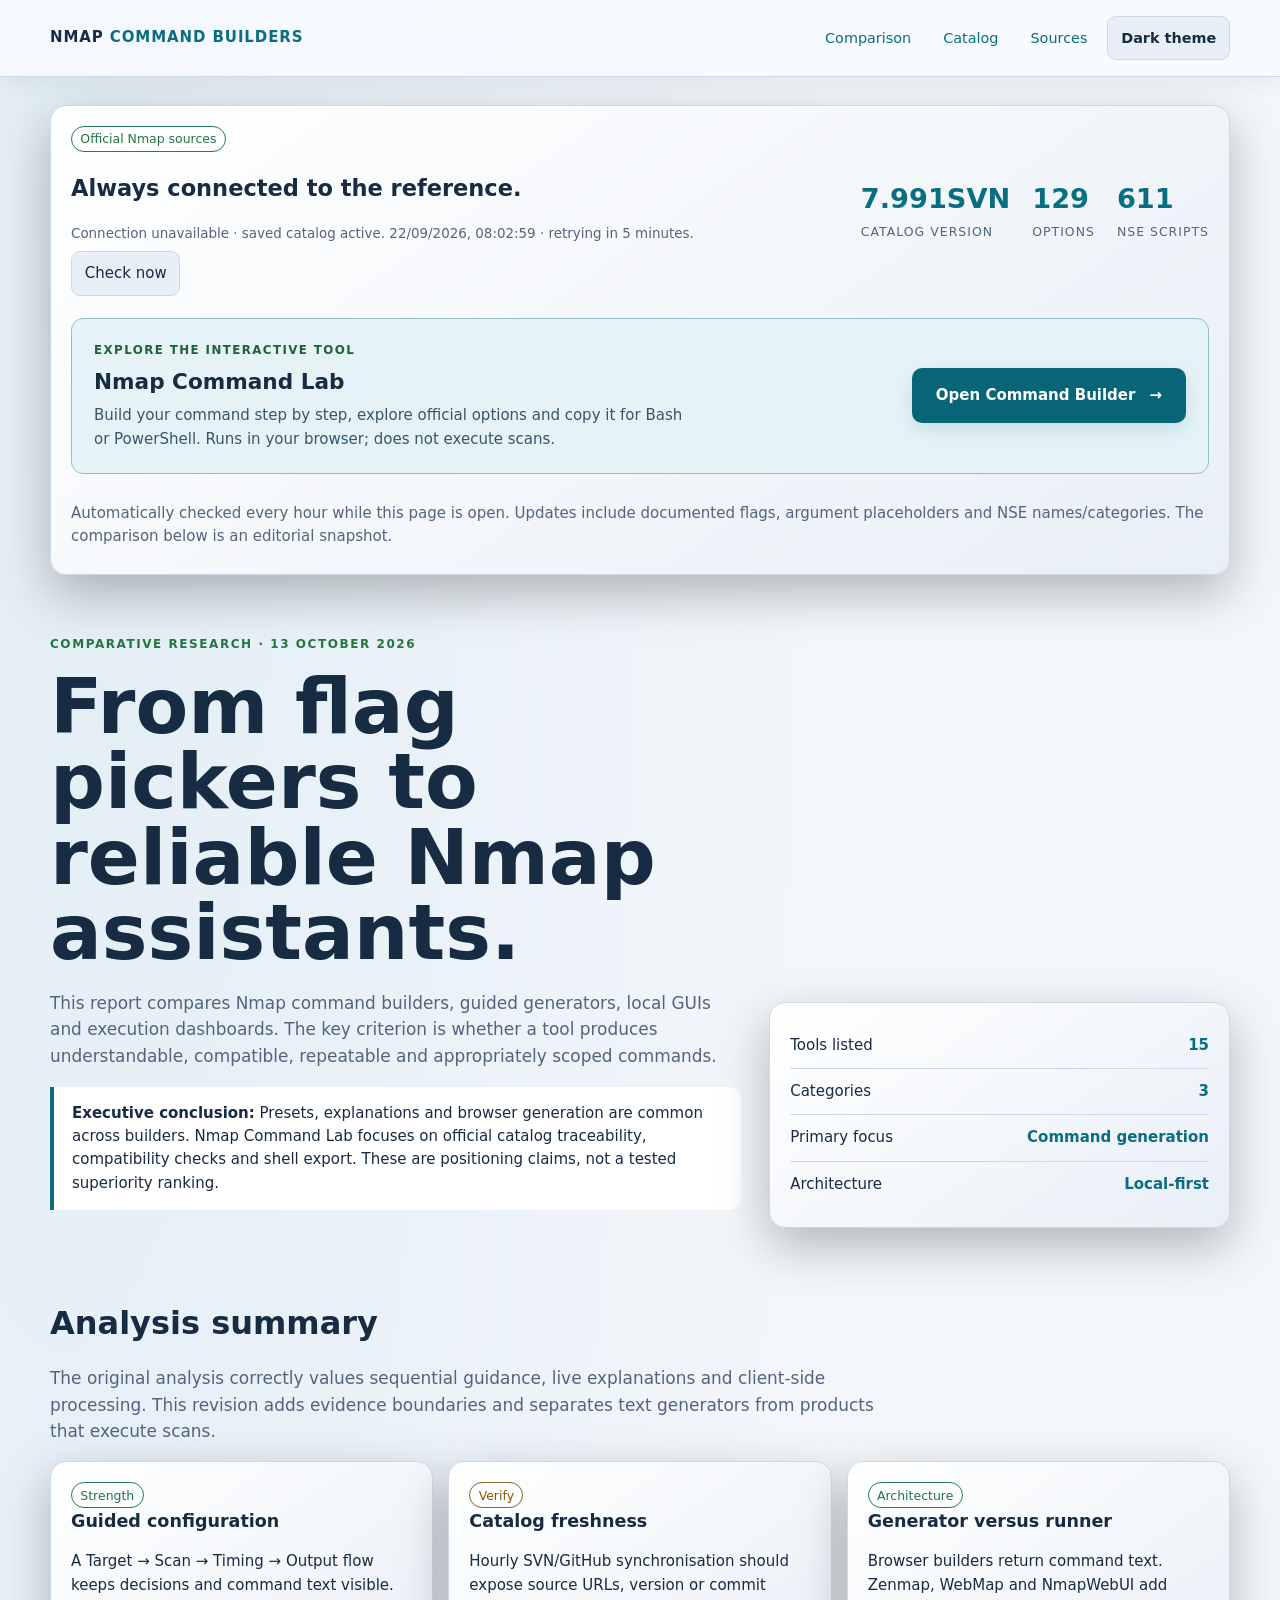
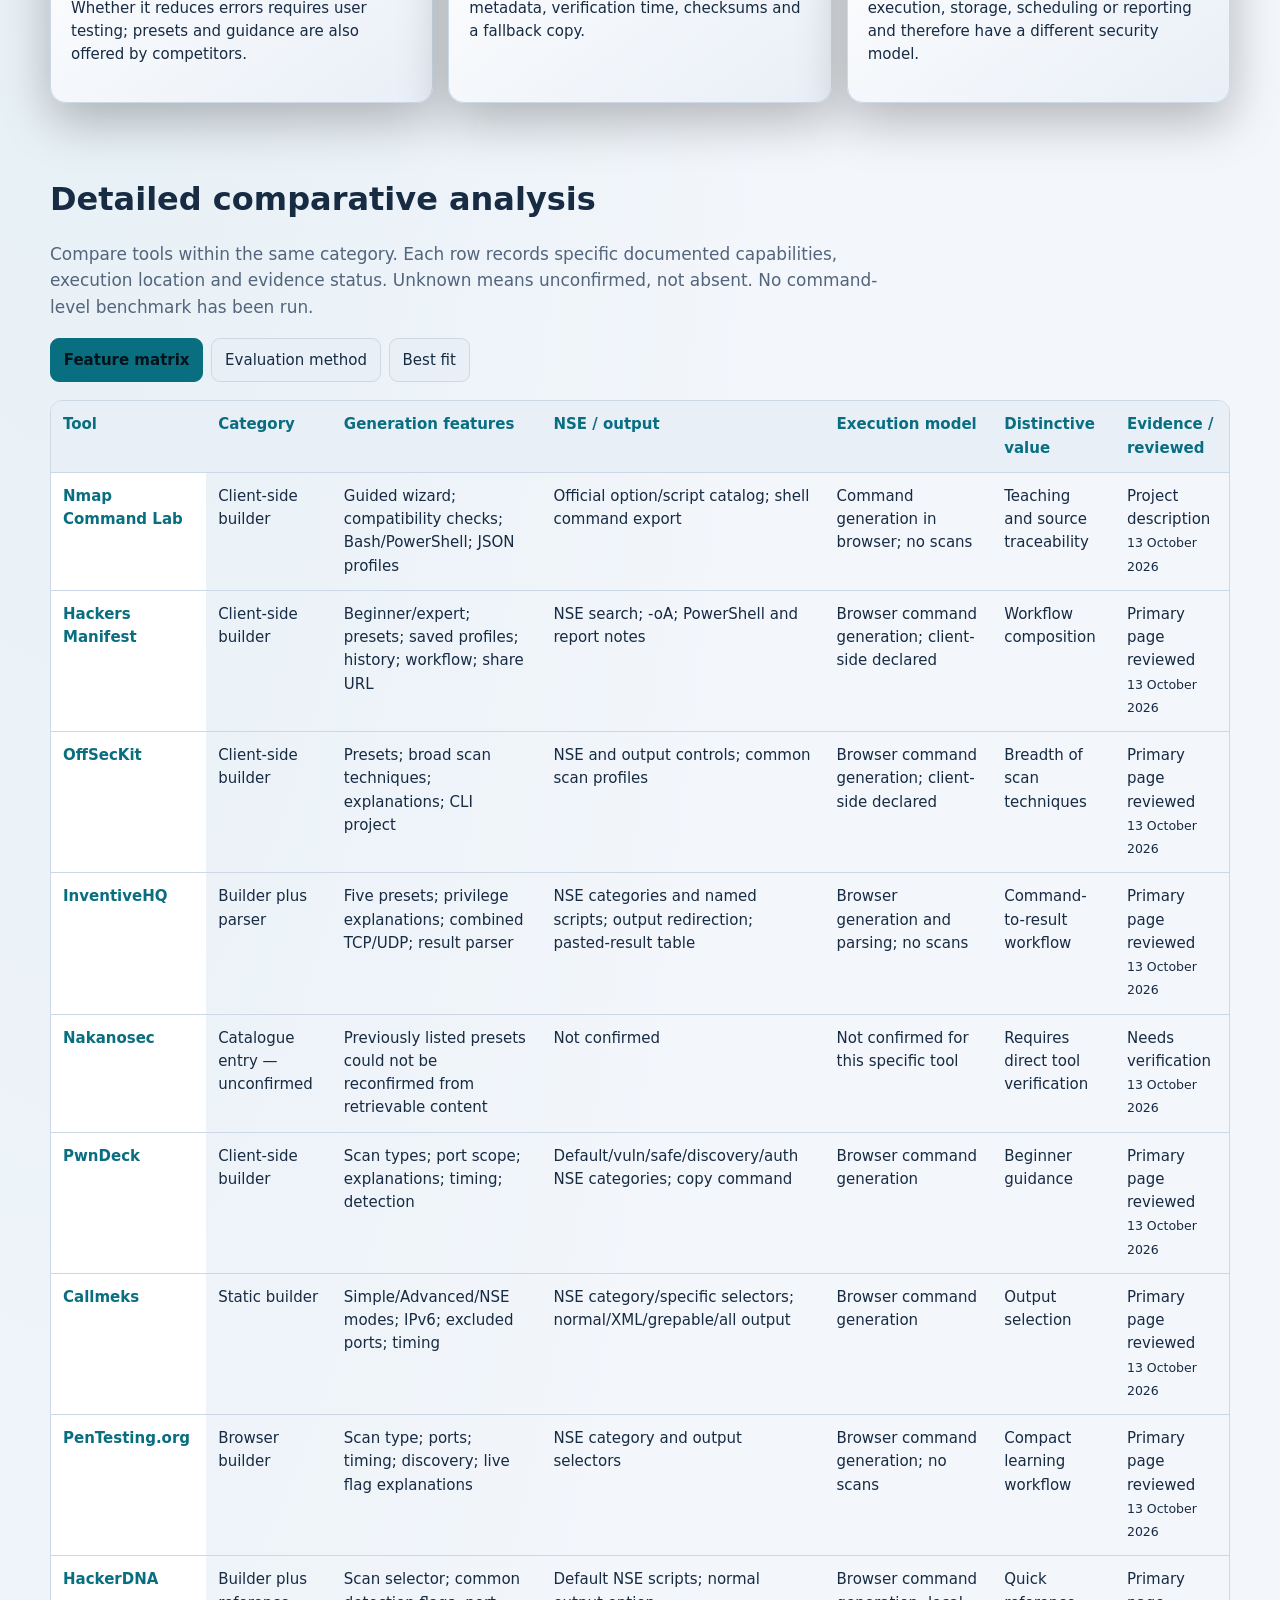
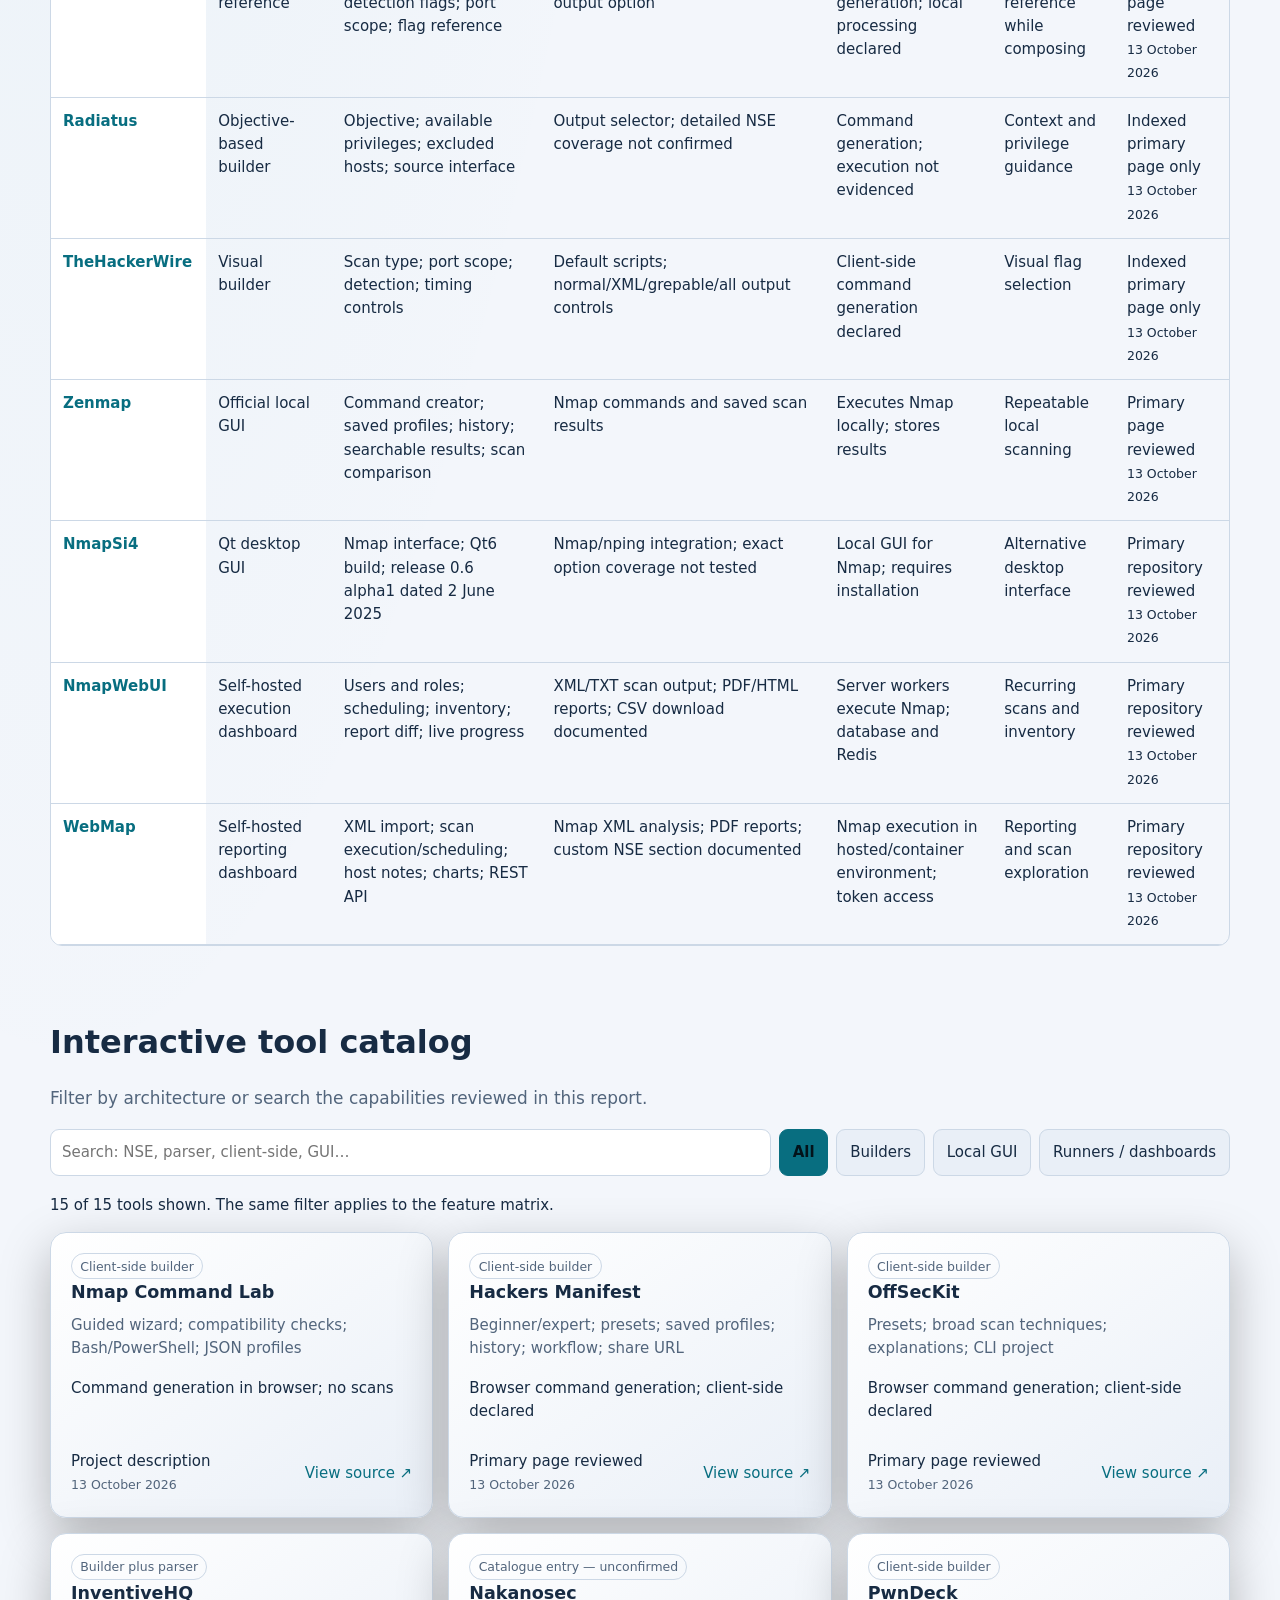
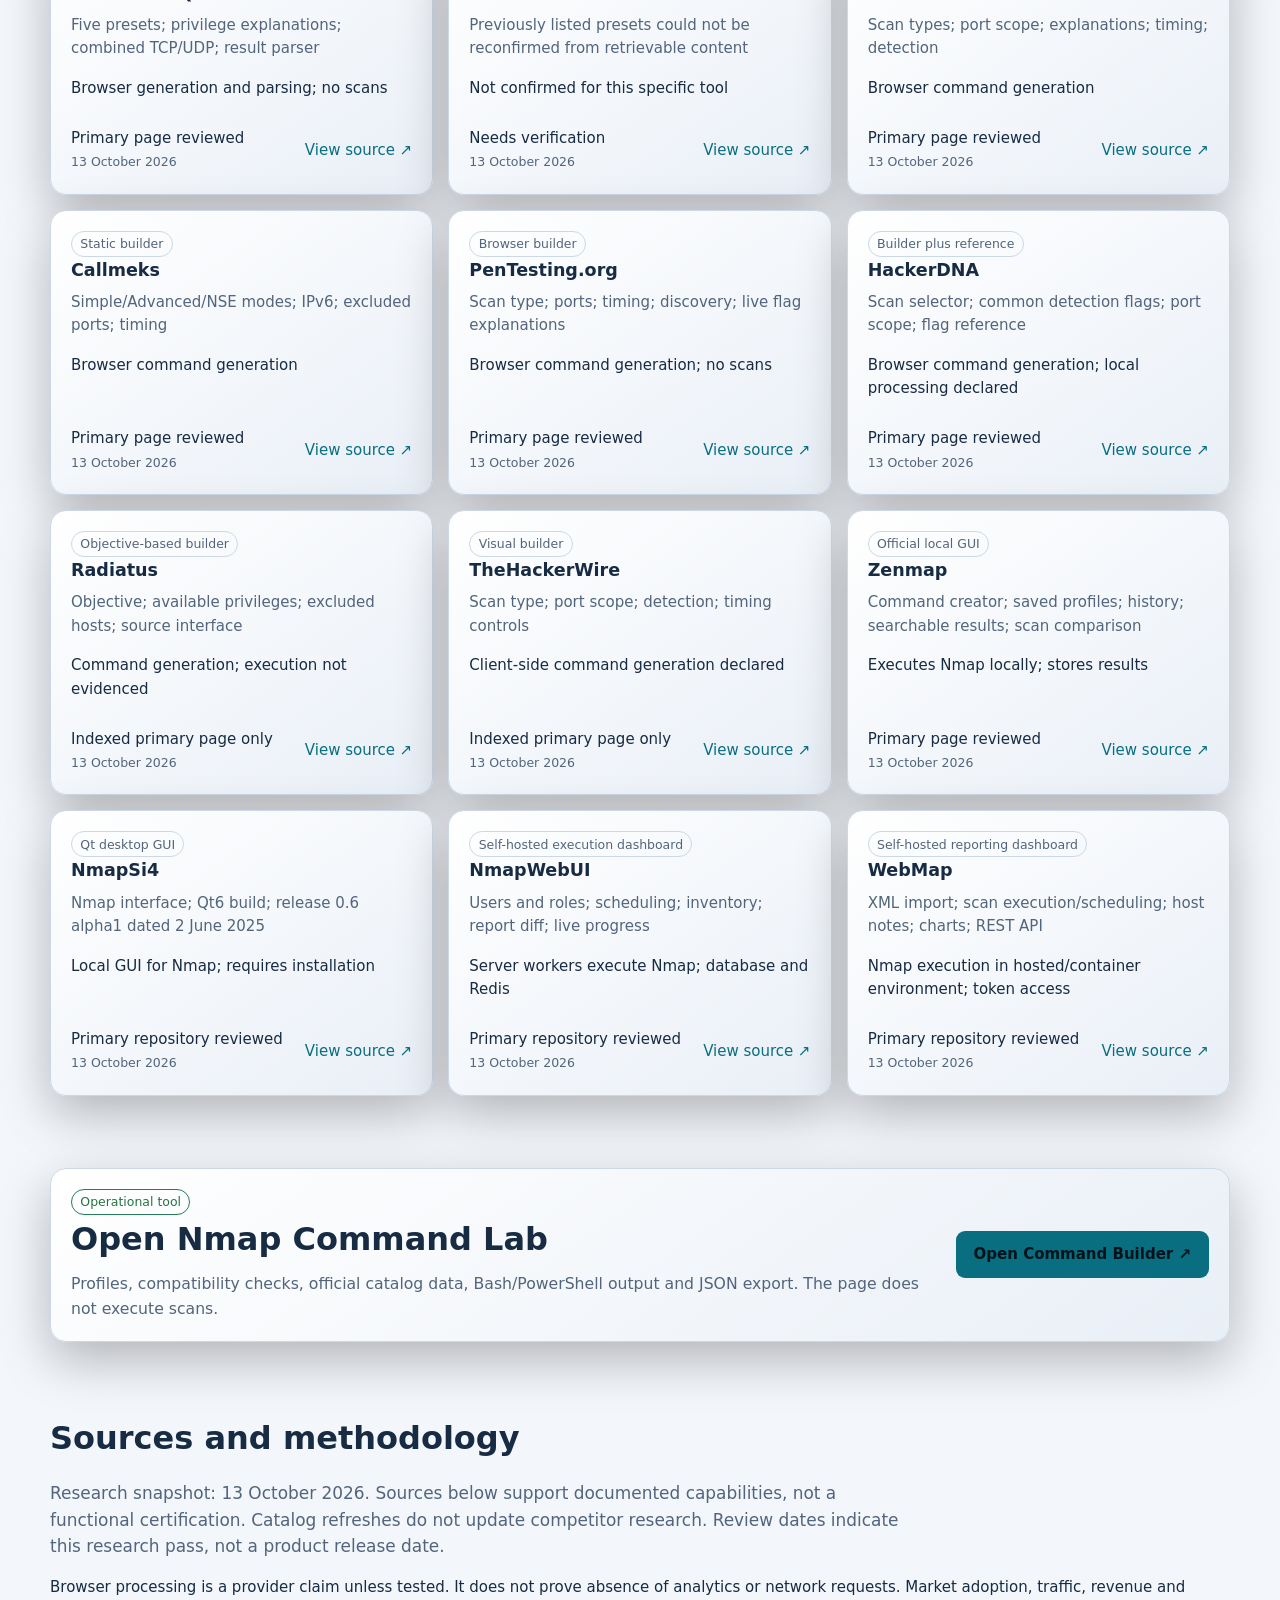
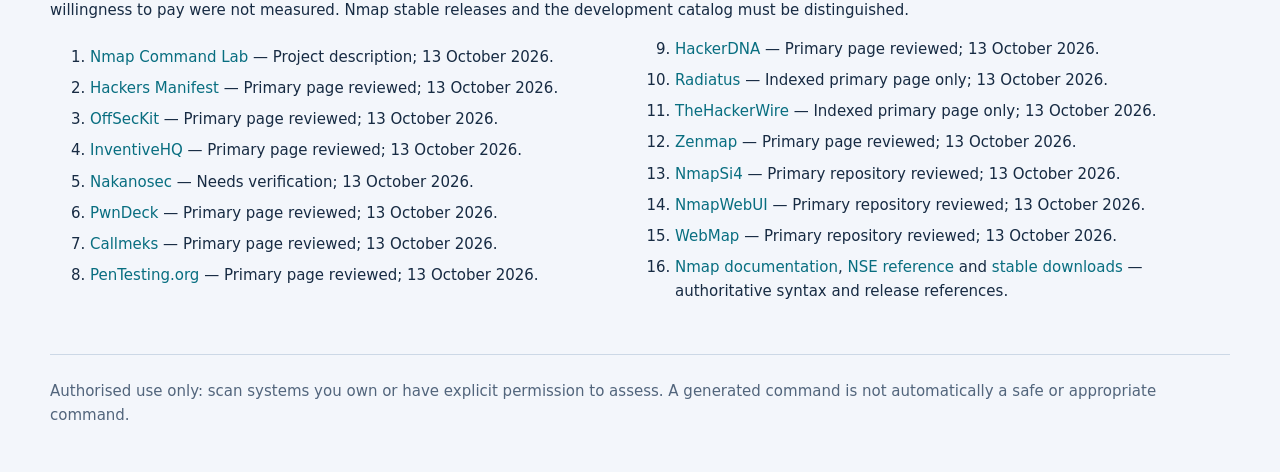
==== commit 96215bb3: "Update index.html" ====
--- a/index.html
+++ b/index.html
@@ -55,7 +55,7 @@
 <section class="section"><h2>Analysis summary</h2><p class="lead">The original analysis correctly values sequential guidance, live explanations and client-side processing. This revision adds evidence boundaries and separates text generators from products that execute scans.</p><div class="grid"><article class="card"><span class="tag good">Strength</span><h3>Guided configuration</h3><p>A Target → Scan → Timing → Output flow keeps decisions and command text visible. Whether it reduces errors requires user testing; presets and guidance are also offered by competitors.</p></article><article class="card"><span class="tag warn">Verify</span><h3>Catalog freshness</h3><p>Hourly SVN/GitHub synchronisation should expose source URLs, version or commit metadata, verification time, checksums and a fallback copy.</p></article><article class="card"><span class="tag good">Architecture</span><h3>Generator versus runner</h3><p>Browser builders return command text. Zenmap, WebMap and NmapWebUI add execution, storage, scheduling or reporting and therefore have a different security model.</p></article></div></section>
 <section class="section" id="comparison"><h2>Detailed comparative analysis</h2><p class="lead">Compare tools within the same category. Each row records specific documented capabilities, execution location and evidence status. Unknown means unconfirmed, not absent. No command-level benchmark has been run.</p><div class="tabs"><button class="tab active" data-tab="matrix">Feature matrix</button><button class="tab" data-tab="scores">Evaluation method</button><button class="tab" data-tab="fit">Best fit</button></div><div id="matrix" class="tabpane active"><div class="table-wrap"><table class="compare"><thead><tr><th>Tool</th><th>Category</th><th>Generation features</th><th>NSE / output</th><th>Execution model</th><th>Distinctive value</th><th>Evidence / reviewed</th></tr></thead><tbody id="matrixRows"></tbody></table></div></div><div id="scores" class="tabpane"><div class="card"><h3>Evidence before rankings</h3><p>Numerical scores and stars have been removed: the previous values had no reproducible benchmark. Documentation review does not establish command correctness, security or usability.</p><ul><li><strong>Primary page/repository reviewed:</strong> capabilities visible in the official page or README; runtime behavior not tested.</li><li><strong>Indexed primary page only:</strong> official indexed content retrieved, but direct opening was unsuccessful. Lower evidence confidence.</li><li><strong>Needs verification:</strong> the specific builder could not be reconfirmed. Do not treat unknown features as missing.</li><li><strong>Project description:</strong> this project's own claims; independent validation pending.</li></ul><h3>Requirements for a reproducible comparison</h3><p>Use identical cases for unprivileged TCP, combined TCP/UDP, target exclusions, named NSE scripts and arguments, quoted output filenames, Bash/PowerShell export and profile round trips. Record the Nmap version, expected command, observed command and pass/fail for each applicable case. Evaluate runners separately for scheduling, result persistence and report comparison.</p></div></div><div id="fit" class="tabpane"><div class="grid"><article class="card"><h3>Learning</h3><p>Nmap Command Lab, Hackers Manifest, PwnDeck and PenTesting.org provide guidance or explanations. HackerDNA pairs a compact builder with a flag reference.</p></article><article class="card"><h3>Repeatable local workflows</h3><p>Zenmap documents saved profiles, history, result storage and scan comparison. NmapSi4 offers another local GUI; its listed release is an alpha.</p></article><article class="card"><h3>Command plus result analysis</h3><p>InventiveHQ adds a Results Parser, extending the workflow beyond command composition.</p></article><article class="card"><h3>Operational automation</h3><p>WebMap and NmapWebUI are runners or dashboards. They require stronger controls for authentication, isolation, storage and command injection.</p></article></div></div></section>
 <section class="section" id="catalog"><h2>Interactive tool catalog</h2><p class="lead">Filter by architecture or search the capabilities reviewed in this report.</p><div class="toolbar"><input id="search" type="search" placeholder="Search: NSE, parser, client-side, GUI…" aria-label="Search tools"><button class="filter active" data-filter="all">All</button><button class="filter" data-filter="builder">Builders</button><button class="filter" data-filter="gui">Local GUI</button><button class="filter" data-filter="runner">Runners / dashboards</button></div><p id="filter-status" role="status" aria-live="polite"></p><div class="grid" id="toolGrid"></div><noscript><p>Enable JavaScript to display and filter the comparison. Primary source links remain available below.</p></noscript></section>
-<section class="section"><section class="card launch"><div><span class="tag good">Operational tool</span><h2>Open Nmap Command Lab</h2><p class="lead" style="margin:6px 0 0;font-size:.98rem">Profiles, compatibility checks, official catalog data, Bash/PowerShell output and JSON export. The page does not execute scans.</p></div><a href="nmap-command-lab.html">Open the HTML5 generator ↗</a></section></section>
+<section class="section"><section class="card launch"><div><span class="tag good">Operational tool</span><h2>Open Nmap Command Lab</h2><p class="lead" style="margin:6px 0 0;font-size:.98rem">Profiles, compatibility checks, official catalog data, Bash/PowerShell output and JSON export. The page does not execute scans.</p></div><a href="nmap-command-lab.html">Open Command Builder ↗</a></section></section>
 <section class="section" id="sources"><h2>Sources and methodology</h2><p class="lead">Research snapshot: 13 October 2026. Sources below support documented capabilities, not a functional certification. Catalog refreshes do not update competitor research. Review dates indicate this research pass, not a product release date.</p><p>Browser processing is a provider claim unless tested. It does not prove absence of analytics or network requests. Market adoption, traffic, revenue and willingness to pay were not measured. Nmap stable releases and the development catalog must be distinguished.</p><ol class="sources"><li><a href="nmap-command-lab.html" target="_blank" rel="noreferrer">Nmap Command Lab</a> — Project description; 13 October 2026.</li><li><a href="https://hackersmanifest.com/tools/nmap-builder/" target="_blank" rel="noreferrer">Hackers Manifest</a> — Primary page reviewed; 13 October 2026.</li><li><a href="https://offseckit.com/tools/nmap" target="_blank" rel="noreferrer">OffSecKit</a> — Primary page reviewed; 13 October 2026.</li><li><a href="https://inventivehq.com/tools/security/nmap-command-builder" target="_blank" rel="noreferrer">InventiveHQ</a> — Primary page reviewed; 13 October 2026.</li><li><a href="https://tools.nakanosec.com/" target="_blank" rel="noreferrer">Nakanosec</a> — Needs verification; 13 October 2026.</li><li><a href="https://pwndeck.com/en/tools/nmap-command-builder" target="_blank" rel="noreferrer">PwnDeck</a> — Primary page reviewed; 13 October 2026.</li><li><a href="https://callmeks.github.io/nmap-command-builder/" target="_blank" rel="noreferrer">Callmeks</a> — Primary page reviewed; 13 October 2026.</li><li><a href="https://pentesting.org/tools/nmap-command-builder" target="_blank" rel="noreferrer">PenTesting.org</a> — Primary page reviewed; 13 October 2026.</li><li><a href="https://hackerdna.com/tools/nmap-cheat-sheet" target="_blank" rel="noreferrer">HackerDNA</a> — Primary page reviewed; 13 October 2026.</li><li><a href="https://online-tools.radiatus.com/tools/nmap-command-builder" target="_blank" rel="noreferrer">Radiatus</a> — Indexed primary page only; 13 October 2026.</li><li><a href="https://www.thehackerwire.com/hacking-tools/nmap-builder" target="_blank" rel="noreferrer">TheHackerWire</a> — Indexed primary page only; 13 October 2026.</li><li><a href="https://nmap.org/zenmap/" target="_blank" rel="noreferrer">Zenmap</a> — Primary page reviewed; 13 October 2026.</li><li><a href="https://github.com/nmapsi4/nmapsi4" target="_blank" rel="noreferrer">NmapSi4</a> — Primary repository reviewed; 13 October 2026.</li><li><a href="https://github.com/sphinxid/nmapwebui" target="_blank" rel="noreferrer">NmapWebUI</a> — Primary repository reviewed; 13 October 2026.</li><li><a href="https://github.com/SabyasachiRana/WebMap" target="_blank" rel="noreferrer">WebMap</a> — Primary repository reviewed; 13 October 2026.</li><li><a href="https://nmap.org/docs.html" target="_blank" rel="noreferrer">Nmap documentation</a>, <a href="https://nmap.org/book/man-nse.html" target="_blank" rel="noreferrer">NSE reference</a> and <a href="https://nmap.org/download.html" target="_blank" rel="noreferrer">stable downloads</a> — authoritative syntax and release references.</li></ol></section>
 <footer class="foot">Authorised use only: scan systems you own or have explicit permission to assess. A generated command is not automatically a safe or appropriate command.</footer>
 </main>
